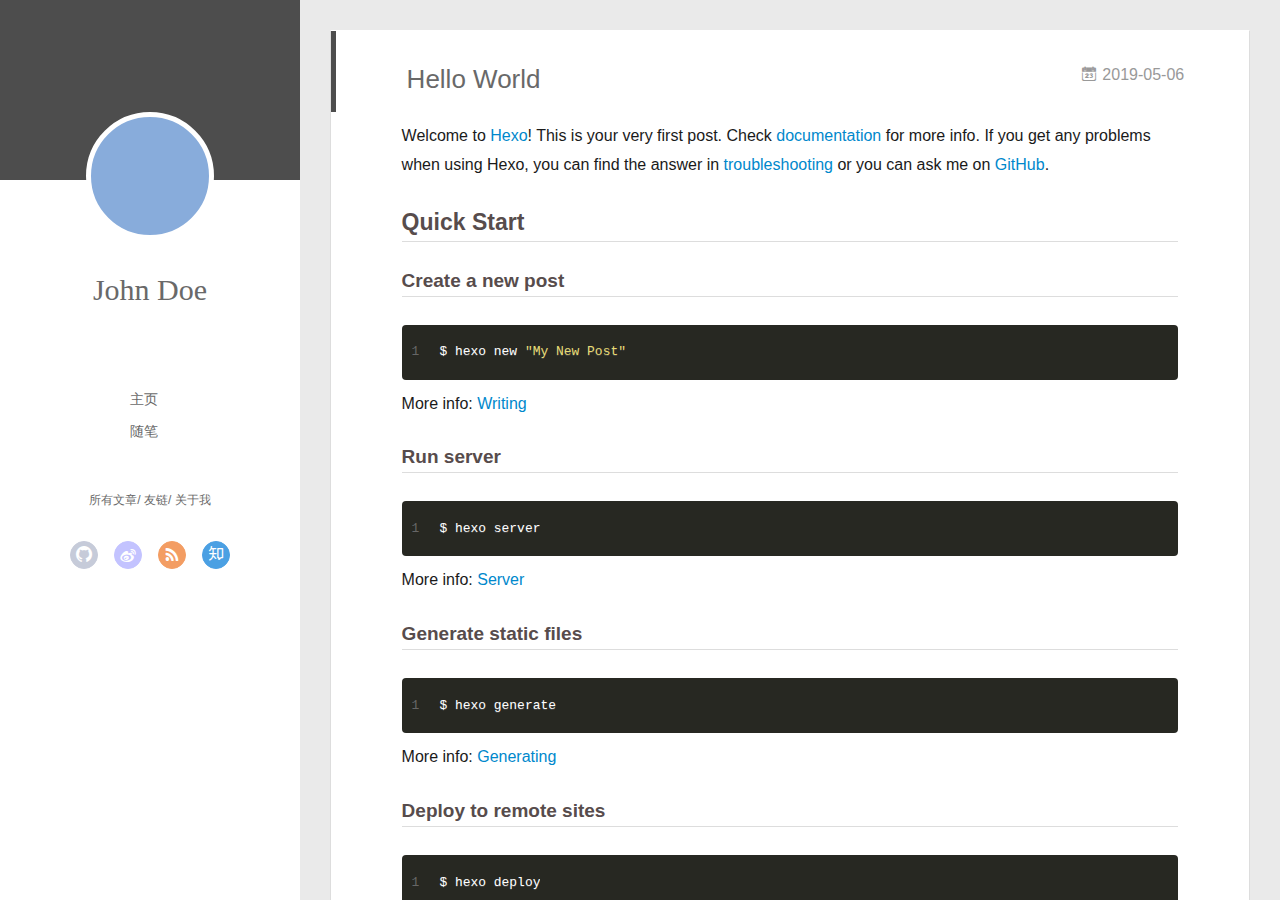
==== index.html @ f97a543c "Site updated: 2019-05-06 11:14:15" ====
<!DOCTYPE html>
<html>
<head><meta name="generator" content="Hexo 3.8.0">
  <meta charset="utf-8">
  
  <meta name="renderer" content="webkit">
  <meta http-equiv="X-UA-Compatible" content="IE=edge">
  <link rel="dns-prefetch" href="http://yoursite.com">
  <title>Hexo</title>
  <meta name="viewport" content="width=device-width, initial-scale=1, maximum-scale=1">
  <meta property="og:type" content="website">
<meta property="og:title" content="Hexo">
<meta property="og:url" content="http://yoursite.com/index.html">
<meta property="og:site_name" content="Hexo">
<meta property="og:locale" content="default">
<meta name="twitter:card" content="summary">
<meta name="twitter:title" content="Hexo">
  
    <link rel="alternative" href="/atom.xml" title="Hexo" type="application/atom+xml">
  
  
    <link rel="icon" href="/favicon.png">
  
  <link rel="stylesheet" type="text/css" href="/./main.0cf68a.css">
  <style type="text/css">
  
    #container.show {
      background: linear-gradient(200deg,#a0cfe4,#e8c37e);
    }
  </style>
  

  

</head>
</html>
<body>
  <div id="container" q-class="show:isCtnShow">
    <canvas id="anm-canvas" class="anm-canvas"></canvas>
    <div class="left-col" q-class="show:isShow">
      
<div class="overlay" style="background: #4d4d4d"></div>
<div class="intrude-less">
	<header id="header" class="inner">
		<a href="/" class="profilepic">
			<img src class="js-avatar">
		</a>
		<hgroup>
		  <h1 class="header-author"><a href="/">John Doe</a></h1>
		</hgroup>
		

		<nav class="header-menu">
			<ul>
			
				<li><a href="/">主页</a></li>
	        
				<li><a href="/tags/随笔/">随笔</a></li>
	        
			</ul>
		</nav>
		<nav class="header-smart-menu">
    		
    			
    			<a q-on="click: openSlider(e, 'innerArchive')" href="javascript:void(0)">所有文章</a>
    			
            
    			
    			<a q-on="click: openSlider(e, 'friends')" href="javascript:void(0)">友链</a>
    			
            
    			
    			<a q-on="click: openSlider(e, 'aboutme')" href="javascript:void(0)">关于我</a>
    			
            
		</nav>
		<nav class="header-nav">
			<div class="social">
				
					<a class="github" target="_blank" href="#" title="github"><i class="icon-github"></i></a>
		        
					<a class="weibo" target="_blank" href="#" title="weibo"><i class="icon-weibo"></i></a>
		        
					<a class="rss" target="_blank" href="#" title="rss"><i class="icon-rss"></i></a>
		        
					<a class="zhihu" target="_blank" href="#" title="zhihu"><i class="icon-zhihu"></i></a>
		        
			</div>
		</nav>
	</header>		
</div>

    </div>
    <div class="mid-col" q-class="show:isShow,hide:isShow|isFalse">
      
<nav id="mobile-nav">
  	<div class="overlay js-overlay" style="background: #4d4d4d"></div>
	<div class="btnctn js-mobile-btnctn">
  		<div class="slider-trigger list" q-on="click: openSlider(e)"><i class="icon icon-sort"></i></div>
	</div>
	<div class="intrude-less">
		<header id="header" class="inner">
			<div class="profilepic">
				<img src class="js-avatar">
			</div>
			<hgroup>
			  <h1 class="header-author js-header-author">John Doe</h1>
			</hgroup>
			
			
			
				
			
				
			
			
			
			<nav class="header-nav">
				<div class="social">
					
						<a class="github" target="_blank" href="#" title="github"><i class="icon-github"></i></a>
			        
						<a class="weibo" target="_blank" href="#" title="weibo"><i class="icon-weibo"></i></a>
			        
						<a class="rss" target="_blank" href="#" title="rss"><i class="icon-rss"></i></a>
			        
						<a class="zhihu" target="_blank" href="#" title="zhihu"><i class="icon-zhihu"></i></a>
			        
				</div>
			</nav>

			<nav class="header-menu js-header-menu">
				<ul style="width: 50%">
				
				
					<li style="width: 50%"><a href="/">主页</a></li>
		        
					<li style="width: 50%"><a href="/tags/随笔/">随笔</a></li>
		        
				</ul>
			</nav>
		</header>				
	</div>
	<div class="mobile-mask" style="display:none" q-show="isShow"></div>
</nav>

      <div id="wrapper" class="body-wrap">
        <div class="menu-l">
          <div class="canvas-wrap">
            <canvas data-colors="#eaeaea" data-sectionHeight="100" data-contentId="js-content" id="myCanvas1" class="anm-canvas"></canvas>
          </div>
          <div id="js-content" class="content-ll">
            
  
    <article id="post-hello-world" class="article article-type-post  article-index" itemscope itemprop="blogPost">
  <div class="article-inner">
    
      <header class="article-header">
        
  
    <h1 itemprop="name">
      <a class="article-title" href="/2019/05/06/hello-world/">Hello World</a>
    </h1>
  

        
        <a href="/2019/05/06/hello-world/" class="archive-article-date">
  	<time datetime="2019-05-06T03:01:28.135Z" itemprop="datePublished"><i class="icon-calendar icon"></i>2019-05-06</time>
</a>
        
      </header>
    
    <div class="article-entry" itemprop="articleBody">
      
        <p>Welcome to <a href="https://hexo.io/" target="_blank" rel="noopener">Hexo</a>! This is your very first post. Check <a href="https://hexo.io/docs/" target="_blank" rel="noopener">documentation</a> for more info. If you get any problems when using Hexo, you can find the answer in <a href="https://hexo.io/docs/troubleshooting.html" target="_blank" rel="noopener">troubleshooting</a> or you can ask me on <a href="https://github.com/hexojs/hexo/issues" target="_blank" rel="noopener">GitHub</a>.</p>
<h2 id="Quick-Start"><a href="#Quick-Start" class="headerlink" title="Quick Start"></a>Quick Start</h2><h3 id="Create-a-new-post"><a href="#Create-a-new-post" class="headerlink" title="Create a new post"></a>Create a new post</h3><figure class="highlight bash"><table><tr><td class="gutter"><pre><span class="line">1</span><br></pre></td><td class="code"><pre><span class="line">$ hexo new <span class="string">"My New Post"</span></span><br></pre></td></tr></table></figure>
<p>More info: <a href="https://hexo.io/docs/writing.html" target="_blank" rel="noopener">Writing</a></p>
<h3 id="Run-server"><a href="#Run-server" class="headerlink" title="Run server"></a>Run server</h3><figure class="highlight bash"><table><tr><td class="gutter"><pre><span class="line">1</span><br></pre></td><td class="code"><pre><span class="line">$ hexo server</span><br></pre></td></tr></table></figure>
<p>More info: <a href="https://hexo.io/docs/server.html" target="_blank" rel="noopener">Server</a></p>
<h3 id="Generate-static-files"><a href="#Generate-static-files" class="headerlink" title="Generate static files"></a>Generate static files</h3><figure class="highlight bash"><table><tr><td class="gutter"><pre><span class="line">1</span><br></pre></td><td class="code"><pre><span class="line">$ hexo generate</span><br></pre></td></tr></table></figure>
<p>More info: <a href="https://hexo.io/docs/generating.html" target="_blank" rel="noopener">Generating</a></p>
<h3 id="Deploy-to-remote-sites"><a href="#Deploy-to-remote-sites" class="headerlink" title="Deploy to remote sites"></a>Deploy to remote sites</h3><figure class="highlight bash"><table><tr><td class="gutter"><pre><span class="line">1</span><br></pre></td><td class="code"><pre><span class="line">$ hexo deploy</span><br></pre></td></tr></table></figure>
<p>More info: <a href="https://hexo.io/docs/deployment.html" target="_blank" rel="noopener">Deployment</a></p>

      

      
    </div>
    <div class="article-info article-info-index">
      
      
      

      
        <p class="article-more-link">
          <a class="article-more-a" href="/2019/05/06/hello-world/">展开全文 >></a>
        </p>
      

      
      <div class="clearfix"></div>
    </div>
  </div>
</article>

<aside class="wrap-side-operation">
    <div class="mod-side-operation">
        
        <div class="jump-container" id="js-jump-container" style="display:none;">
            <a href="javascript:void(0)" class="mod-side-operation__jump-to-top">
                <i class="icon-font icon-back"></i>
            </a>
            <div id="js-jump-plan-container" class="jump-plan-container" style="top: -11px;">
                <i class="icon-font icon-plane jump-plane"></i>
            </div>
        </div>
        
        
    </div>
</aside>




  
  


          </div>
        </div>
      </div>
      <footer id="footer">
  <div class="outer">
    <div id="footer-info">
    	<div class="footer-left">
    		&copy; 2019 John Doe
    	</div>
      	<div class="footer-right">
      		<a href="http://hexo.io/" target="_blank">Hexo</a>  Theme <a href="https://github.com/litten/hexo-theme-yilia" target="_blank">Yilia</a> by Litten
      	</div>
    </div>
  </div>
</footer>
    </div>
    <script>
	var yiliaConfig = {
		mathjax: false,
		isHome: true,
		isPost: false,
		isArchive: false,
		isTag: false,
		isCategory: false,
		open_in_new: false,
		toc_hide_index: true,
		root: "/",
		innerArchive: true,
		showTags: false
	}
</script>

<script>!function(t){function n(e){if(r[e])return r[e].exports;var i=r[e]={exports:{},id:e,loaded:!1};return t[e].call(i.exports,i,i.exports,n),i.loaded=!0,i.exports}var r={};n.m=t,n.c=r,n.p="./",n(0)}([function(t,n,r){r(195),t.exports=r(191)},function(t,n,r){var e=r(3),i=r(52),o=r(27),u=r(28),c=r(53),f="prototype",a=function(t,n,r){var s,l,h,v,p=t&a.F,d=t&a.G,y=t&a.S,g=t&a.P,b=t&a.B,m=d?e:y?e[n]||(e[n]={}):(e[n]||{})[f],x=d?i:i[n]||(i[n]={}),w=x[f]||(x[f]={});d&&(r=n);for(s in r)l=!p&&m&&void 0!==m[s],h=(l?m:r)[s],v=b&&l?c(h,e):g&&"function"==typeof h?c(Function.call,h):h,m&&u(m,s,h,t&a.U),x[s]!=h&&o(x,s,v),g&&w[s]!=h&&(w[s]=h)};e.core=i,a.F=1,a.G=2,a.S=4,a.P=8,a.B=16,a.W=32,a.U=64,a.R=128,t.exports=a},function(t,n,r){var e=r(6);t.exports=function(t){if(!e(t))throw TypeError(t+" is not an object!");return t}},function(t,n){var r=t.exports="undefined"!=typeof window&&window.Math==Math?window:"undefined"!=typeof self&&self.Math==Math?self:Function("return this")();"number"==typeof __g&&(__g=r)},function(t,n){t.exports=function(t){try{return!!t()}catch(t){return!0}}},function(t,n){var r=t.exports="undefined"!=typeof window&&window.Math==Math?window:"undefined"!=typeof self&&self.Math==Math?self:Function("return this")();"number"==typeof __g&&(__g=r)},function(t,n){t.exports=function(t){return"object"==typeof t?null!==t:"function"==typeof t}},function(t,n,r){var e=r(126)("wks"),i=r(76),o=r(3).Symbol,u="function"==typeof o;(t.exports=function(t){return e[t]||(e[t]=u&&o[t]||(u?o:i)("Symbol."+t))}).store=e},function(t,n){var r={}.hasOwnProperty;t.exports=function(t,n){return r.call(t,n)}},function(t,n,r){var e=r(94),i=r(33);t.exports=function(t){return e(i(t))}},function(t,n,r){t.exports=!r(4)(function(){return 7!=Object.defineProperty({},"a",{get:function(){return 7}}).a})},function(t,n,r){var e=r(2),i=r(167),o=r(50),u=Object.defineProperty;n.f=r(10)?Object.defineProperty:function(t,n,r){if(e(t),n=o(n,!0),e(r),i)try{return u(t,n,r)}catch(t){}if("get"in r||"set"in r)throw TypeError("Accessors not supported!");return"value"in r&&(t[n]=r.value),t}},function(t,n,r){t.exports=!r(18)(function(){return 7!=Object.defineProperty({},"a",{get:function(){return 7}}).a})},function(t,n,r){var e=r(14),i=r(22);t.exports=r(12)?function(t,n,r){return e.f(t,n,i(1,r))}:function(t,n,r){return t[n]=r,t}},function(t,n,r){var e=r(20),i=r(58),o=r(42),u=Object.defineProperty;n.f=r(12)?Object.defineProperty:function(t,n,r){if(e(t),n=o(n,!0),e(r),i)try{return u(t,n,r)}catch(t){}if("get"in r||"set"in r)throw TypeError("Accessors not supported!");return"value"in r&&(t[n]=r.value),t}},function(t,n,r){var e=r(40)("wks"),i=r(23),o=r(5).Symbol,u="function"==typeof o;(t.exports=function(t){return e[t]||(e[t]=u&&o[t]||(u?o:i)("Symbol."+t))}).store=e},function(t,n,r){var e=r(67),i=Math.min;t.exports=function(t){return t>0?i(e(t),9007199254740991):0}},function(t,n,r){var e=r(46);t.exports=function(t){return Object(e(t))}},function(t,n){t.exports=function(t){try{return!!t()}catch(t){return!0}}},function(t,n,r){var e=r(63),i=r(34);t.exports=Object.keys||function(t){return e(t,i)}},function(t,n,r){var e=r(21);t.exports=function(t){if(!e(t))throw TypeError(t+" is not an object!");return t}},function(t,n){t.exports=function(t){return"object"==typeof t?null!==t:"function"==typeof t}},function(t,n){t.exports=function(t,n){return{enumerable:!(1&t),configurable:!(2&t),writable:!(4&t),value:n}}},function(t,n){var r=0,e=Math.random();t.exports=function(t){return"Symbol(".concat(void 0===t?"":t,")_",(++r+e).toString(36))}},function(t,n){var r={}.hasOwnProperty;t.exports=function(t,n){return r.call(t,n)}},function(t,n){var r=t.exports={version:"2.4.0"};"number"==typeof __e&&(__e=r)},function(t,n){t.exports=function(t){if("function"!=typeof t)throw TypeError(t+" is not a function!");return t}},function(t,n,r){var e=r(11),i=r(66);t.exports=r(10)?function(t,n,r){return e.f(t,n,i(1,r))}:function(t,n,r){return t[n]=r,t}},function(t,n,r){var e=r(3),i=r(27),o=r(24),u=r(76)("src"),c="toString",f=Function[c],a=(""+f).split(c);r(52).inspectSource=function(t){return f.call(t)},(t.exports=function(t,n,r,c){var f="function"==typeof r;f&&(o(r,"name")||i(r,"name",n)),t[n]!==r&&(f&&(o(r,u)||i(r,u,t[n]?""+t[n]:a.join(String(n)))),t===e?t[n]=r:c?t[n]?t[n]=r:i(t,n,r):(delete t[n],i(t,n,r)))})(Function.prototype,c,function(){return"function"==typeof this&&this[u]||f.call(this)})},function(t,n,r){var e=r(1),i=r(4),o=r(46),u=function(t,n,r,e){var i=String(o(t)),u="<"+n;return""!==r&&(u+=" "+r+'="'+String(e).replace(/"/g,"&quot;")+'"'),u+">"+i+"</"+n+">"};t.exports=function(t,n){var r={};r[t]=n(u),e(e.P+e.F*i(function(){var n=""[t]('"');return n!==n.toLowerCase()||n.split('"').length>3}),"String",r)}},function(t,n,r){var e=r(115),i=r(46);t.exports=function(t){return e(i(t))}},function(t,n,r){var e=r(116),i=r(66),o=r(30),u=r(50),c=r(24),f=r(167),a=Object.getOwnPropertyDescriptor;n.f=r(10)?a:function(t,n){if(t=o(t),n=u(n,!0),f)try{return a(t,n)}catch(t){}if(c(t,n))return i(!e.f.call(t,n),t[n])}},function(t,n,r){var e=r(24),i=r(17),o=r(145)("IE_PROTO"),u=Object.prototype;t.exports=Object.getPrototypeOf||function(t){return t=i(t),e(t,o)?t[o]:"function"==typeof t.constructor&&t instanceof t.constructor?t.constructor.prototype:t instanceof Object?u:null}},function(t,n){t.exports=function(t){if(void 0==t)throw TypeError("Can't call method on  "+t);return t}},function(t,n){t.exports="constructor,hasOwnProperty,isPrototypeOf,propertyIsEnumerable,toLocaleString,toString,valueOf".split(",")},function(t,n){t.exports={}},function(t,n){t.exports=!0},function(t,n){n.f={}.propertyIsEnumerable},function(t,n,r){var e=r(14).f,i=r(8),o=r(15)("toStringTag");t.exports=function(t,n,r){t&&!i(t=r?t:t.prototype,o)&&e(t,o,{configurable:!0,value:n})}},function(t,n,r){var e=r(40)("keys"),i=r(23);t.exports=function(t){return e[t]||(e[t]=i(t))}},function(t,n,r){var e=r(5),i="__core-js_shared__",o=e[i]||(e[i]={});t.exports=function(t){return o[t]||(o[t]={})}},function(t,n){var r=Math.ceil,e=Math.floor;t.exports=function(t){return isNaN(t=+t)?0:(t>0?e:r)(t)}},function(t,n,r){var e=r(21);t.exports=function(t,n){if(!e(t))return t;var r,i;if(n&&"function"==typeof(r=t.toString)&&!e(i=r.call(t)))return i;if("function"==typeof(r=t.valueOf)&&!e(i=r.call(t)))return i;if(!n&&"function"==typeof(r=t.toString)&&!e(i=r.call(t)))return i;throw TypeError("Can't convert object to primitive value")}},function(t,n,r){var e=r(5),i=r(25),o=r(36),u=r(44),c=r(14).f;t.exports=function(t){var n=i.Symbol||(i.Symbol=o?{}:e.Symbol||{});"_"==t.charAt(0)||t in n||c(n,t,{value:u.f(t)})}},function(t,n,r){n.f=r(15)},function(t,n){var r={}.toString;t.exports=function(t){return r.call(t).slice(8,-1)}},function(t,n){t.exports=function(t){if(void 0==t)throw TypeError("Can't call method on  "+t);return t}},function(t,n,r){var e=r(4);t.exports=function(t,n){return!!t&&e(function(){n?t.call(null,function(){},1):t.call(null)})}},function(t,n,r){var e=r(53),i=r(115),o=r(17),u=r(16),c=r(203);t.exports=function(t,n){var r=1==t,f=2==t,a=3==t,s=4==t,l=6==t,h=5==t||l,v=n||c;return function(n,c,p){for(var d,y,g=o(n),b=i(g),m=e(c,p,3),x=u(b.length),w=0,S=r?v(n,x):f?v(n,0):void 0;x>w;w++)if((h||w in b)&&(d=b[w],y=m(d,w,g),t))if(r)S[w]=y;else if(y)switch(t){case 3:return!0;case 5:return d;case 6:return w;case 2:S.push(d)}else if(s)return!1;return l?-1:a||s?s:S}}},function(t,n,r){var e=r(1),i=r(52),o=r(4);t.exports=function(t,n){var r=(i.Object||{})[t]||Object[t],u={};u[t]=n(r),e(e.S+e.F*o(function(){r(1)}),"Object",u)}},function(t,n,r){var e=r(6);t.exports=function(t,n){if(!e(t))return t;var r,i;if(n&&"function"==typeof(r=t.toString)&&!e(i=r.call(t)))return i;if("function"==typeof(r=t.valueOf)&&!e(i=r.call(t)))return i;if(!n&&"function"==typeof(r=t.toString)&&!e(i=r.call(t)))return i;throw TypeError("Can't convert object to primitive value")}},function(t,n,r){var e=r(5),i=r(25),o=r(91),u=r(13),c="prototype",f=function(t,n,r){var a,s,l,h=t&f.F,v=t&f.G,p=t&f.S,d=t&f.P,y=t&f.B,g=t&f.W,b=v?i:i[n]||(i[n]={}),m=b[c],x=v?e:p?e[n]:(e[n]||{})[c];v&&(r=n);for(a in r)(s=!h&&x&&void 0!==x[a])&&a in b||(l=s?x[a]:r[a],b[a]=v&&"function"!=typeof x[a]?r[a]:y&&s?o(l,e):g&&x[a]==l?function(t){var n=function(n,r,e){if(this instanceof t){switch(arguments.length){case 0:return new t;case 1:return new t(n);case 2:return new t(n,r)}return new t(n,r,e)}return t.apply(this,arguments)};return n[c]=t[c],n}(l):d&&"function"==typeof l?o(Function.call,l):l,d&&((b.virtual||(b.virtual={}))[a]=l,t&f.R&&m&&!m[a]&&u(m,a,l)))};f.F=1,f.G=2,f.S=4,f.P=8,f.B=16,f.W=32,f.U=64,f.R=128,t.exports=f},function(t,n){var r=t.exports={version:"2.4.0"};"number"==typeof __e&&(__e=r)},function(t,n,r){var e=r(26);t.exports=function(t,n,r){if(e(t),void 0===n)return t;switch(r){case 1:return function(r){return t.call(n,r)};case 2:return function(r,e){return t.call(n,r,e)};case 3:return function(r,e,i){return t.call(n,r,e,i)}}return function(){return t.apply(n,arguments)}}},function(t,n,r){var e=r(183),i=r(1),o=r(126)("metadata"),u=o.store||(o.store=new(r(186))),c=function(t,n,r){var i=u.get(t);if(!i){if(!r)return;u.set(t,i=new e)}var o=i.get(n);if(!o){if(!r)return;i.set(n,o=new e)}return o},f=function(t,n,r){var e=c(n,r,!1);return void 0!==e&&e.has(t)},a=function(t,n,r){var e=c(n,r,!1);return void 0===e?void 0:e.get(t)},s=function(t,n,r,e){c(r,e,!0).set(t,n)},l=function(t,n){var r=c(t,n,!1),e=[];return r&&r.forEach(function(t,n){e.push(n)}),e},h=function(t){return void 0===t||"symbol"==typeof t?t:String(t)},v=function(t){i(i.S,"Reflect",t)};t.exports={store:u,map:c,has:f,get:a,set:s,keys:l,key:h,exp:v}},function(t,n,r){"use strict";if(r(10)){var e=r(69),i=r(3),o=r(4),u=r(1),c=r(127),f=r(152),a=r(53),s=r(68),l=r(66),h=r(27),v=r(73),p=r(67),d=r(16),y=r(75),g=r(50),b=r(24),m=r(180),x=r(114),w=r(6),S=r(17),_=r(137),O=r(70),E=r(32),P=r(71).f,j=r(154),F=r(76),M=r(7),A=r(48),N=r(117),T=r(146),I=r(155),k=r(80),L=r(123),R=r(74),C=r(130),D=r(160),U=r(11),W=r(31),G=U.f,B=W.f,V=i.RangeError,z=i.TypeError,q=i.Uint8Array,K="ArrayBuffer",J="Shared"+K,Y="BYTES_PER_ELEMENT",H="prototype",$=Array[H],X=f.ArrayBuffer,Q=f.DataView,Z=A(0),tt=A(2),nt=A(3),rt=A(4),et=A(5),it=A(6),ot=N(!0),ut=N(!1),ct=I.values,ft=I.keys,at=I.entries,st=$.lastIndexOf,lt=$.reduce,ht=$.reduceRight,vt=$.join,pt=$.sort,dt=$.slice,yt=$.toString,gt=$.toLocaleString,bt=M("iterator"),mt=M("toStringTag"),xt=F("typed_constructor"),wt=F("def_constructor"),St=c.CONSTR,_t=c.TYPED,Ot=c.VIEW,Et="Wrong length!",Pt=A(1,function(t,n){return Tt(T(t,t[wt]),n)}),jt=o(function(){return 1===new q(new Uint16Array([1]).buffer)[0]}),Ft=!!q&&!!q[H].set&&o(function(){new q(1).set({})}),Mt=function(t,n){if(void 0===t)throw z(Et);var r=+t,e=d(t);if(n&&!m(r,e))throw V(Et);return e},At=function(t,n){var r=p(t);if(r<0||r%n)throw V("Wrong offset!");return r},Nt=function(t){if(w(t)&&_t in t)return t;throw z(t+" is not a typed array!")},Tt=function(t,n){if(!(w(t)&&xt in t))throw z("It is not a typed array constructor!");return new t(n)},It=function(t,n){return kt(T(t,t[wt]),n)},kt=function(t,n){for(var r=0,e=n.length,i=Tt(t,e);e>r;)i[r]=n[r++];return i},Lt=function(t,n,r){G(t,n,{get:function(){return this._d[r]}})},Rt=function(t){var n,r,e,i,o,u,c=S(t),f=arguments.length,s=f>1?arguments[1]:void 0,l=void 0!==s,h=j(c);if(void 0!=h&&!_(h)){for(u=h.call(c),e=[],n=0;!(o=u.next()).done;n++)e.push(o.value);c=e}for(l&&f>2&&(s=a(s,arguments[2],2)),n=0,r=d(c.length),i=Tt(this,r);r>n;n++)i[n]=l?s(c[n],n):c[n];return i},Ct=function(){for(var t=0,n=arguments.length,r=Tt(this,n);n>t;)r[t]=arguments[t++];return r},Dt=!!q&&o(function(){gt.call(new q(1))}),Ut=function(){return gt.apply(Dt?dt.call(Nt(this)):Nt(this),arguments)},Wt={copyWithin:function(t,n){return D.call(Nt(this),t,n,arguments.length>2?arguments[2]:void 0)},every:function(t){return rt(Nt(this),t,arguments.length>1?arguments[1]:void 0)},fill:function(t){return C.apply(Nt(this),arguments)},filter:function(t){return It(this,tt(Nt(this),t,arguments.length>1?arguments[1]:void 0))},find:function(t){return et(Nt(this),t,arguments.length>1?arguments[1]:void 0)},findIndex:function(t){return it(Nt(this),t,arguments.length>1?arguments[1]:void 0)},forEach:function(t){Z(Nt(this),t,arguments.length>1?arguments[1]:void 0)},indexOf:function(t){return ut(Nt(this),t,arguments.length>1?arguments[1]:void 0)},includes:function(t){return ot(Nt(this),t,arguments.length>1?arguments[1]:void 0)},join:function(t){return vt.apply(Nt(this),arguments)},lastIndexOf:function(t){return st.apply(Nt(this),arguments)},map:function(t){return Pt(Nt(this),t,arguments.length>1?arguments[1]:void 0)},reduce:function(t){return lt.apply(Nt(this),arguments)},reduceRight:function(t){return ht.apply(Nt(this),arguments)},reverse:function(){for(var t,n=this,r=Nt(n).length,e=Math.floor(r/2),i=0;i<e;)t=n[i],n[i++]=n[--r],n[r]=t;return n},some:function(t){return nt(Nt(this),t,arguments.length>1?arguments[1]:void 0)},sort:function(t){return pt.call(Nt(this),t)},subarray:function(t,n){var r=Nt(this),e=r.length,i=y(t,e);return new(T(r,r[wt]))(r.buffer,r.byteOffset+i*r.BYTES_PER_ELEMENT,d((void 0===n?e:y(n,e))-i))}},Gt=function(t,n){return It(this,dt.call(Nt(this),t,n))},Bt=function(t){Nt(this);var n=At(arguments[1],1),r=this.length,e=S(t),i=d(e.length),o=0;if(i+n>r)throw V(Et);for(;o<i;)this[n+o]=e[o++]},Vt={entries:function(){return at.call(Nt(this))},keys:function(){return ft.call(Nt(this))},values:function(){return ct.call(Nt(this))}},zt=function(t,n){return w(t)&&t[_t]&&"symbol"!=typeof n&&n in t&&String(+n)==String(n)},qt=function(t,n){return zt(t,n=g(n,!0))?l(2,t[n]):B(t,n)},Kt=function(t,n,r){return!(zt(t,n=g(n,!0))&&w(r)&&b(r,"value"))||b(r,"get")||b(r,"set")||r.configurable||b(r,"writable")&&!r.writable||b(r,"enumerable")&&!r.enumerable?G(t,n,r):(t[n]=r.value,t)};St||(W.f=qt,U.f=Kt),u(u.S+u.F*!St,"Object",{getOwnPropertyDescriptor:qt,defineProperty:Kt}),o(function(){yt.call({})})&&(yt=gt=function(){return vt.call(this)});var Jt=v({},Wt);v(Jt,Vt),h(Jt,bt,Vt.values),v(Jt,{slice:Gt,set:Bt,constructor:function(){},toString:yt,toLocaleString:Ut}),Lt(Jt,"buffer","b"),Lt(Jt,"byteOffset","o"),Lt(Jt,"byteLength","l"),Lt(Jt,"length","e"),G(Jt,mt,{get:function(){return this[_t]}}),t.exports=function(t,n,r,f){f=!!f;var a=t+(f?"Clamped":"")+"Array",l="Uint8Array"!=a,v="get"+t,p="set"+t,y=i[a],g=y||{},b=y&&E(y),m=!y||!c.ABV,S={},_=y&&y[H],j=function(t,r){var e=t._d;return e.v[v](r*n+e.o,jt)},F=function(t,r,e){var i=t._d;f&&(e=(e=Math.round(e))<0?0:e>255?255:255&e),i.v[p](r*n+i.o,e,jt)},M=function(t,n){G(t,n,{get:function(){return j(this,n)},set:function(t){return F(this,n,t)},enumerable:!0})};m?(y=r(function(t,r,e,i){s(t,y,a,"_d");var o,u,c,f,l=0,v=0;if(w(r)){if(!(r instanceof X||(f=x(r))==K||f==J))return _t in r?kt(y,r):Rt.call(y,r);o=r,v=At(e,n);var p=r.byteLength;if(void 0===i){if(p%n)throw V(Et);if((u=p-v)<0)throw V(Et)}else if((u=d(i)*n)+v>p)throw V(Et);c=u/n}else c=Mt(r,!0),u=c*n,o=new X(u);for(h(t,"_d",{b:o,o:v,l:u,e:c,v:new Q(o)});l<c;)M(t,l++)}),_=y[H]=O(Jt),h(_,"constructor",y)):L(function(t){new y(null),new y(t)},!0)||(y=r(function(t,r,e,i){s(t,y,a);var o;return w(r)?r instanceof X||(o=x(r))==K||o==J?void 0!==i?new g(r,At(e,n),i):void 0!==e?new g(r,At(e,n)):new g(r):_t in r?kt(y,r):Rt.call(y,r):new g(Mt(r,l))}),Z(b!==Function.prototype?P(g).concat(P(b)):P(g),function(t){t in y||h(y,t,g[t])}),y[H]=_,e||(_.constructor=y));var A=_[bt],N=!!A&&("values"==A.name||void 0==A.name),T=Vt.values;h(y,xt,!0),h(_,_t,a),h(_,Ot,!0),h(_,wt,y),(f?new y(1)[mt]==a:mt in _)||G(_,mt,{get:function(){return a}}),S[a]=y,u(u.G+u.W+u.F*(y!=g),S),u(u.S,a,{BYTES_PER_ELEMENT:n,from:Rt,of:Ct}),Y in _||h(_,Y,n),u(u.P,a,Wt),R(a),u(u.P+u.F*Ft,a,{set:Bt}),u(u.P+u.F*!N,a,Vt),u(u.P+u.F*(_.toString!=yt),a,{toString:yt}),u(u.P+u.F*o(function(){new y(1).slice()}),a,{slice:Gt}),u(u.P+u.F*(o(function(){return[1,2].toLocaleString()!=new y([1,2]).toLocaleString()})||!o(function(){_.toLocaleString.call([1,2])})),a,{toLocaleString:Ut}),k[a]=N?A:T,e||N||h(_,bt,T)}}else t.exports=function(){}},function(t,n){var r={}.toString;t.exports=function(t){return r.call(t).slice(8,-1)}},function(t,n,r){var e=r(21),i=r(5).document,o=e(i)&&e(i.createElement);t.exports=function(t){return o?i.createElement(t):{}}},function(t,n,r){t.exports=!r(12)&&!r(18)(function(){return 7!=Object.defineProperty(r(57)("div"),"a",{get:function(){return 7}}).a})},function(t,n,r){"use strict";var e=r(36),i=r(51),o=r(64),u=r(13),c=r(8),f=r(35),a=r(96),s=r(38),l=r(103),h=r(15)("iterator"),v=!([].keys&&"next"in[].keys()),p="keys",d="values",y=function(){return this};t.exports=function(t,n,r,g,b,m,x){a(r,n,g);var w,S,_,O=function(t){if(!v&&t in F)return F[t];switch(t){case p:case d:return function(){return new r(this,t)}}return function(){return new r(this,t)}},E=n+" Iterator",P=b==d,j=!1,F=t.prototype,M=F[h]||F["@@iterator"]||b&&F[b],A=M||O(b),N=b?P?O("entries"):A:void 0,T="Array"==n?F.entries||M:M;if(T&&(_=l(T.call(new t)))!==Object.prototype&&(s(_,E,!0),e||c(_,h)||u(_,h,y)),P&&M&&M.name!==d&&(j=!0,A=function(){return M.call(this)}),e&&!x||!v&&!j&&F[h]||u(F,h,A),f[n]=A,f[E]=y,b)if(w={values:P?A:O(d),keys:m?A:O(p),entries:N},x)for(S in w)S in F||o(F,S,w[S]);else i(i.P+i.F*(v||j),n,w);return w}},function(t,n,r){var e=r(20),i=r(100),o=r(34),u=r(39)("IE_PROTO"),c=function(){},f="prototype",a=function(){var t,n=r(57)("iframe"),e=o.length;for(n.style.display="none",r(93).appendChild(n),n.src="javascript:",t=n.contentWindow.document,t.open(),t.write("<script>document.F=Object<\/script>"),t.close(),a=t.F;e--;)delete a[f][o[e]];return a()};t.exports=Object.create||function(t,n){var r;return null!==t?(c[f]=e(t),r=new c,c[f]=null,r[u]=t):r=a(),void 0===n?r:i(r,n)}},function(t,n,r){var e=r(63),i=r(34).concat("length","prototype");n.f=Object.getOwnPropertyNames||function(t){return e(t,i)}},function(t,n){n.f=Object.getOwnPropertySymbols},function(t,n,r){var e=r(8),i=r(9),o=r(90)(!1),u=r(39)("IE_PROTO");t.exports=function(t,n){var r,c=i(t),f=0,a=[];for(r in c)r!=u&&e(c,r)&&a.push(r);for(;n.length>f;)e(c,r=n[f++])&&(~o(a,r)||a.push(r));return a}},function(t,n,r){t.exports=r(13)},function(t,n,r){var e=r(76)("meta"),i=r(6),o=r(24),u=r(11).f,c=0,f=Object.isExtensible||function(){return!0},a=!r(4)(function(){return f(Object.preventExtensions({}))}),s=function(t){u(t,e,{value:{i:"O"+ ++c,w:{}}})},l=function(t,n){if(!i(t))return"symbol"==typeof t?t:("string"==typeof t?"S":"P")+t;if(!o(t,e)){if(!f(t))return"F";if(!n)return"E";s(t)}return t[e].i},h=function(t,n){if(!o(t,e)){if(!f(t))return!0;if(!n)return!1;s(t)}return t[e].w},v=function(t){return a&&p.NEED&&f(t)&&!o(t,e)&&s(t),t},p=t.exports={KEY:e,NEED:!1,fastKey:l,getWeak:h,onFreeze:v}},function(t,n){t.exports=function(t,n){return{enumerable:!(1&t),configurable:!(2&t),writable:!(4&t),value:n}}},function(t,n){var r=Math.ceil,e=Math.floor;t.exports=function(t){return isNaN(t=+t)?0:(t>0?e:r)(t)}},function(t,n){t.exports=function(t,n,r,e){if(!(t instanceof n)||void 0!==e&&e in t)throw TypeError(r+": incorrect invocation!");return t}},function(t,n){t.exports=!1},function(t,n,r){var e=r(2),i=r(173),o=r(133),u=r(145)("IE_PROTO"),c=function(){},f="prototype",a=function(){var t,n=r(132)("iframe"),e=o.length;for(n.style.display="none",r(135).appendChild(n),n.src="javascript:",t=n.contentWindow.document,t.open(),t.write("<script>document.F=Object<\/script>"),t.close(),a=t.F;e--;)delete a[f][o[e]];return a()};t.exports=Object.create||function(t,n){var r;return null!==t?(c[f]=e(t),r=new c,c[f]=null,r[u]=t):r=a(),void 0===n?r:i(r,n)}},function(t,n,r){var e=r(175),i=r(133).concat("length","prototype");n.f=Object.getOwnPropertyNames||function(t){return e(t,i)}},function(t,n,r){var e=r(175),i=r(133);t.exports=Object.keys||function(t){return e(t,i)}},function(t,n,r){var e=r(28);t.exports=function(t,n,r){for(var i in n)e(t,i,n[i],r);return t}},function(t,n,r){"use strict";var e=r(3),i=r(11),o=r(10),u=r(7)("species");t.exports=function(t){var n=e[t];o&&n&&!n[u]&&i.f(n,u,{configurable:!0,get:function(){return this}})}},function(t,n,r){var e=r(67),i=Math.max,o=Math.min;t.exports=function(t,n){return t=e(t),t<0?i(t+n,0):o(t,n)}},function(t,n){var r=0,e=Math.random();t.exports=function(t){return"Symbol(".concat(void 0===t?"":t,")_",(++r+e).toString(36))}},function(t,n,r){var e=r(33);t.exports=function(t){return Object(e(t))}},function(t,n,r){var e=r(7)("unscopables"),i=Array.prototype;void 0==i[e]&&r(27)(i,e,{}),t.exports=function(t){i[e][t]=!0}},function(t,n,r){var e=r(53),i=r(169),o=r(137),u=r(2),c=r(16),f=r(154),a={},s={},n=t.exports=function(t,n,r,l,h){var v,p,d,y,g=h?function(){return t}:f(t),b=e(r,l,n?2:1),m=0;if("function"!=typeof g)throw TypeError(t+" is not iterable!");if(o(g)){for(v=c(t.length);v>m;m++)if((y=n?b(u(p=t[m])[0],p[1]):b(t[m]))===a||y===s)return y}else for(d=g.call(t);!(p=d.next()).done;)if((y=i(d,b,p.value,n))===a||y===s)return y};n.BREAK=a,n.RETURN=s},function(t,n){t.exports={}},function(t,n,r){var e=r(11).f,i=r(24),o=r(7)("toStringTag");t.exports=function(t,n,r){t&&!i(t=r?t:t.prototype,o)&&e(t,o,{configurable:!0,value:n})}},function(t,n,r){var e=r(1),i=r(46),o=r(4),u=r(150),c="["+u+"]",f="​",a=RegExp("^"+c+c+"*"),s=RegExp(c+c+"*$"),l=function(t,n,r){var i={},c=o(function(){return!!u[t]()||f[t]()!=f}),a=i[t]=c?n(h):u[t];r&&(i[r]=a),e(e.P+e.F*c,"String",i)},h=l.trim=function(t,n){return t=String(i(t)),1&n&&(t=t.replace(a,"")),2&n&&(t=t.replace(s,"")),t};t.exports=l},function(t,n,r){t.exports={default:r(86),__esModule:!0}},function(t,n,r){t.exports={default:r(87),__esModule:!0}},function(t,n,r){"use strict";function e(t){return t&&t.__esModule?t:{default:t}}n.__esModule=!0;var i=r(84),o=e(i),u=r(83),c=e(u),f="function"==typeof c.default&&"symbol"==typeof o.default?function(t){return typeof t}:function(t){return t&&"function"==typeof c.default&&t.constructor===c.default&&t!==c.default.prototype?"symbol":typeof t};n.default="function"==typeof c.default&&"symbol"===f(o.default)?function(t){return void 0===t?"undefined":f(t)}:function(t){return t&&"function"==typeof c.default&&t.constructor===c.default&&t!==c.default.prototype?"symbol":void 0===t?"undefined":f(t)}},function(t,n,r){r(110),r(108),r(111),r(112),t.exports=r(25).Symbol},function(t,n,r){r(109),r(113),t.exports=r(44).f("iterator")},function(t,n){t.exports=function(t){if("function"!=typeof t)throw TypeError(t+" is not a function!");return t}},function(t,n){t.exports=function(){}},function(t,n,r){var e=r(9),i=r(106),o=r(105);t.exports=function(t){return function(n,r,u){var c,f=e(n),a=i(f.length),s=o(u,a);if(t&&r!=r){for(;a>s;)if((c=f[s++])!=c)return!0}else for(;a>s;s++)if((t||s in f)&&f[s]===r)return t||s||0;return!t&&-1}}},function(t,n,r){var e=r(88);t.exports=function(t,n,r){if(e(t),void 0===n)return t;switch(r){case 1:return function(r){return t.call(n,r)};case 2:return function(r,e){return t.call(n,r,e)};case 3:return function(r,e,i){return t.call(n,r,e,i)}}return function(){return t.apply(n,arguments)}}},function(t,n,r){var e=r(19),i=r(62),o=r(37);t.exports=function(t){var n=e(t),r=i.f;if(r)for(var u,c=r(t),f=o.f,a=0;c.length>a;)f.call(t,u=c[a++])&&n.push(u);return n}},function(t,n,r){t.exports=r(5).document&&document.documentElement},function(t,n,r){var e=r(56);t.exports=Object("z").propertyIsEnumerable(0)?Object:function(t){return"String"==e(t)?t.split(""):Object(t)}},function(t,n,r){var e=r(56);t.exports=Array.isArray||function(t){return"Array"==e(t)}},function(t,n,r){"use strict";var e=r(60),i=r(22),o=r(38),u={};r(13)(u,r(15)("iterator"),function(){return this}),t.exports=function(t,n,r){t.prototype=e(u,{next:i(1,r)}),o(t,n+" Iterator")}},function(t,n){t.exports=function(t,n){return{value:n,done:!!t}}},function(t,n,r){var e=r(19),i=r(9);t.exports=function(t,n){for(var r,o=i(t),u=e(o),c=u.length,f=0;c>f;)if(o[r=u[f++]]===n)return r}},function(t,n,r){var e=r(23)("meta"),i=r(21),o=r(8),u=r(14).f,c=0,f=Object.isExtensible||function(){return!0},a=!r(18)(function(){return f(Object.preventExtensions({}))}),s=function(t){u(t,e,{value:{i:"O"+ ++c,w:{}}})},l=function(t,n){if(!i(t))return"symbol"==typeof t?t:("string"==typeof t?"S":"P")+t;if(!o(t,e)){if(!f(t))return"F";if(!n)return"E";s(t)}return t[e].i},h=function(t,n){if(!o(t,e)){if(!f(t))return!0;if(!n)return!1;s(t)}return t[e].w},v=function(t){return a&&p.NEED&&f(t)&&!o(t,e)&&s(t),t},p=t.exports={KEY:e,NEED:!1,fastKey:l,getWeak:h,onFreeze:v}},function(t,n,r){var e=r(14),i=r(20),o=r(19);t.exports=r(12)?Object.defineProperties:function(t,n){i(t);for(var r,u=o(n),c=u.length,f=0;c>f;)e.f(t,r=u[f++],n[r]);return t}},function(t,n,r){var e=r(37),i=r(22),o=r(9),u=r(42),c=r(8),f=r(58),a=Object.getOwnPropertyDescriptor;n.f=r(12)?a:function(t,n){if(t=o(t),n=u(n,!0),f)try{return a(t,n)}catch(t){}if(c(t,n))return i(!e.f.call(t,n),t[n])}},function(t,n,r){var e=r(9),i=r(61).f,o={}.toString,u="object"==typeof window&&window&&Object.getOwnPropertyNames?Object.getOwnPropertyNames(window):[],c=function(t){try{return i(t)}catch(t){return u.slice()}};t.exports.f=function(t){return u&&"[object Window]"==o.call(t)?c(t):i(e(t))}},function(t,n,r){var e=r(8),i=r(77),o=r(39)("IE_PROTO"),u=Object.prototype;t.exports=Object.getPrototypeOf||function(t){return t=i(t),e(t,o)?t[o]:"function"==typeof t.constructor&&t instanceof t.constructor?t.constructor.prototype:t instanceof Object?u:null}},function(t,n,r){var e=r(41),i=r(33);t.exports=function(t){return function(n,r){var o,u,c=String(i(n)),f=e(r),a=c.length;return f<0||f>=a?t?"":void 0:(o=c.charCodeAt(f),o<55296||o>56319||f+1===a||(u=c.charCodeAt(f+1))<56320||u>57343?t?c.charAt(f):o:t?c.slice(f,f+2):u-56320+(o-55296<<10)+65536)}}},function(t,n,r){var e=r(41),i=Math.max,o=Math.min;t.exports=function(t,n){return t=e(t),t<0?i(t+n,0):o(t,n)}},function(t,n,r){var e=r(41),i=Math.min;t.exports=function(t){return t>0?i(e(t),9007199254740991):0}},function(t,n,r){"use strict";var e=r(89),i=r(97),o=r(35),u=r(9);t.exports=r(59)(Array,"Array",function(t,n){this._t=u(t),this._i=0,this._k=n},function(){var t=this._t,n=this._k,r=this._i++;return!t||r>=t.length?(this._t=void 0,i(1)):"keys"==n?i(0,r):"values"==n?i(0,t[r]):i(0,[r,t[r]])},"values"),o.Arguments=o.Array,e("keys"),e("values"),e("entries")},function(t,n){},function(t,n,r){"use strict";var e=r(104)(!0);r(59)(String,"String",function(t){this._t=String(t),this._i=0},function(){var t,n=this._t,r=this._i;return r>=n.length?{value:void 0,done:!0}:(t=e(n,r),this._i+=t.length,{value:t,done:!1})})},function(t,n,r){"use strict";var e=r(5),i=r(8),o=r(12),u=r(51),c=r(64),f=r(99).KEY,a=r(18),s=r(40),l=r(38),h=r(23),v=r(15),p=r(44),d=r(43),y=r(98),g=r(92),b=r(95),m=r(20),x=r(9),w=r(42),S=r(22),_=r(60),O=r(102),E=r(101),P=r(14),j=r(19),F=E.f,M=P.f,A=O.f,N=e.Symbol,T=e.JSON,I=T&&T.stringify,k="prototype",L=v("_hidden"),R=v("toPrimitive"),C={}.propertyIsEnumerable,D=s("symbol-registry"),U=s("symbols"),W=s("op-symbols"),G=Object[k],B="function"==typeof N,V=e.QObject,z=!V||!V[k]||!V[k].findChild,q=o&&a(function(){return 7!=_(M({},"a",{get:function(){return M(this,"a",{value:7}).a}})).a})?function(t,n,r){var e=F(G,n);e&&delete G[n],M(t,n,r),e&&t!==G&&M(G,n,e)}:M,K=function(t){var n=U[t]=_(N[k]);return n._k=t,n},J=B&&"symbol"==typeof N.iterator?function(t){return"symbol"==typeof t}:function(t){return t instanceof N},Y=function(t,n,r){return t===G&&Y(W,n,r),m(t),n=w(n,!0),m(r),i(U,n)?(r.enumerable?(i(t,L)&&t[L][n]&&(t[L][n]=!1),r=_(r,{enumerable:S(0,!1)})):(i(t,L)||M(t,L,S(1,{})),t[L][n]=!0),q(t,n,r)):M(t,n,r)},H=function(t,n){m(t);for(var r,e=g(n=x(n)),i=0,o=e.length;o>i;)Y(t,r=e[i++],n[r]);return t},$=function(t,n){return void 0===n?_(t):H(_(t),n)},X=function(t){var n=C.call(this,t=w(t,!0));return!(this===G&&i(U,t)&&!i(W,t))&&(!(n||!i(this,t)||!i(U,t)||i(this,L)&&this[L][t])||n)},Q=function(t,n){if(t=x(t),n=w(n,!0),t!==G||!i(U,n)||i(W,n)){var r=F(t,n);return!r||!i(U,n)||i(t,L)&&t[L][n]||(r.enumerable=!0),r}},Z=function(t){for(var n,r=A(x(t)),e=[],o=0;r.length>o;)i(U,n=r[o++])||n==L||n==f||e.push(n);return e},tt=function(t){for(var n,r=t===G,e=A(r?W:x(t)),o=[],u=0;e.length>u;)!i(U,n=e[u++])||r&&!i(G,n)||o.push(U[n]);return o};B||(N=function(){if(this instanceof N)throw TypeError("Symbol is not a constructor!");var t=h(arguments.length>0?arguments[0]:void 0),n=function(r){this===G&&n.call(W,r),i(this,L)&&i(this[L],t)&&(this[L][t]=!1),q(this,t,S(1,r))};return o&&z&&q(G,t,{configurable:!0,set:n}),K(t)},c(N[k],"toString",function(){return this._k}),E.f=Q,P.f=Y,r(61).f=O.f=Z,r(37).f=X,r(62).f=tt,o&&!r(36)&&c(G,"propertyIsEnumerable",X,!0),p.f=function(t){return K(v(t))}),u(u.G+u.W+u.F*!B,{Symbol:N});for(var nt="hasInstance,isConcatSpreadable,iterator,match,replace,search,species,split,toPrimitive,toStringTag,unscopables".split(","),rt=0;nt.length>rt;)v(nt[rt++]);for(var nt=j(v.store),rt=0;nt.length>rt;)d(nt[rt++]);u(u.S+u.F*!B,"Symbol",{for:function(t){return i(D,t+="")?D[t]:D[t]=N(t)},keyFor:function(t){if(J(t))return y(D,t);throw TypeError(t+" is not a symbol!")},useSetter:function(){z=!0},useSimple:function(){z=!1}}),u(u.S+u.F*!B,"Object",{create:$,defineProperty:Y,defineProperties:H,getOwnPropertyDescriptor:Q,getOwnPropertyNames:Z,getOwnPropertySymbols:tt}),T&&u(u.S+u.F*(!B||a(function(){var t=N();return"[null]"!=I([t])||"{}"!=I({a:t})||"{}"!=I(Object(t))})),"JSON",{stringify:function(t){if(void 0!==t&&!J(t)){for(var n,r,e=[t],i=1;arguments.length>i;)e.push(arguments[i++]);return n=e[1],"function"==typeof n&&(r=n),!r&&b(n)||(n=function(t,n){if(r&&(n=r.call(this,t,n)),!J(n))return n}),e[1]=n,I.apply(T,e)}}}),N[k][R]||r(13)(N[k],R,N[k].valueOf),l(N,"Symbol"),l(Math,"Math",!0),l(e.JSON,"JSON",!0)},function(t,n,r){r(43)("asyncIterator")},function(t,n,r){r(43)("observable")},function(t,n,r){r(107);for(var e=r(5),i=r(13),o=r(35),u=r(15)("toStringTag"),c=["NodeList","DOMTokenList","MediaList","StyleSheetList","CSSRuleList"],f=0;f<5;f++){var a=c[f],s=e[a],l=s&&s.prototype;l&&!l[u]&&i(l,u,a),o[a]=o.Array}},function(t,n,r){var e=r(45),i=r(7)("toStringTag"),o="Arguments"==e(function(){return arguments}()),u=function(t,n){try{return t[n]}catch(t){}};t.exports=function(t){var n,r,c;return void 0===t?"Undefined":null===t?"Null":"string"==typeof(r=u(n=Object(t),i))?r:o?e(n):"Object"==(c=e(n))&&"function"==typeof n.callee?"Arguments":c}},function(t,n,r){var e=r(45);t.exports=Object("z").propertyIsEnumerable(0)?Object:function(t){return"String"==e(t)?t.split(""):Object(t)}},function(t,n){n.f={}.propertyIsEnumerable},function(t,n,r){var e=r(30),i=r(16),o=r(75);t.exports=function(t){return function(n,r,u){var c,f=e(n),a=i(f.length),s=o(u,a);if(t&&r!=r){for(;a>s;)if((c=f[s++])!=c)return!0}else for(;a>s;s++)if((t||s in f)&&f[s]===r)return t||s||0;return!t&&-1}}},function(t,n,r){"use strict";var e=r(3),i=r(1),o=r(28),u=r(73),c=r(65),f=r(79),a=r(68),s=r(6),l=r(4),h=r(123),v=r(81),p=r(136);t.exports=function(t,n,r,d,y,g){var b=e[t],m=b,x=y?"set":"add",w=m&&m.prototype,S={},_=function(t){var n=w[t];o(w,t,"delete"==t?function(t){return!(g&&!s(t))&&n.call(this,0===t?0:t)}:"has"==t?function(t){return!(g&&!s(t))&&n.call(this,0===t?0:t)}:"get"==t?function(t){return g&&!s(t)?void 0:n.call(this,0===t?0:t)}:"add"==t?function(t){return n.call(this,0===t?0:t),this}:function(t,r){return n.call(this,0===t?0:t,r),this})};if("function"==typeof m&&(g||w.forEach&&!l(function(){(new m).entries().next()}))){var O=new m,E=O[x](g?{}:-0,1)!=O,P=l(function(){O.has(1)}),j=h(function(t){new m(t)}),F=!g&&l(function(){for(var t=new m,n=5;n--;)t[x](n,n);return!t.has(-0)});j||(m=n(function(n,r){a(n,m,t);var e=p(new b,n,m);return void 0!=r&&f(r,y,e[x],e),e}),m.prototype=w,w.constructor=m),(P||F)&&(_("delete"),_("has"),y&&_("get")),(F||E)&&_(x),g&&w.clear&&delete w.clear}else m=d.getConstructor(n,t,y,x),u(m.prototype,r),c.NEED=!0;return v(m,t),S[t]=m,i(i.G+i.W+i.F*(m!=b),S),g||d.setStrong(m,t,y),m}},function(t,n,r){"use strict";var e=r(27),i=r(28),o=r(4),u=r(46),c=r(7);t.exports=function(t,n,r){var f=c(t),a=r(u,f,""[t]),s=a[0],l=a[1];o(function(){var n={};return n[f]=function(){return 7},7!=""[t](n)})&&(i(String.prototype,t,s),e(RegExp.prototype,f,2==n?function(t,n){return l.call(t,this,n)}:function(t){return l.call(t,this)}))}
},function(t,n,r){"use strict";var e=r(2);t.exports=function(){var t=e(this),n="";return t.global&&(n+="g"),t.ignoreCase&&(n+="i"),t.multiline&&(n+="m"),t.unicode&&(n+="u"),t.sticky&&(n+="y"),n}},function(t,n){t.exports=function(t,n,r){var e=void 0===r;switch(n.length){case 0:return e?t():t.call(r);case 1:return e?t(n[0]):t.call(r,n[0]);case 2:return e?t(n[0],n[1]):t.call(r,n[0],n[1]);case 3:return e?t(n[0],n[1],n[2]):t.call(r,n[0],n[1],n[2]);case 4:return e?t(n[0],n[1],n[2],n[3]):t.call(r,n[0],n[1],n[2],n[3])}return t.apply(r,n)}},function(t,n,r){var e=r(6),i=r(45),o=r(7)("match");t.exports=function(t){var n;return e(t)&&(void 0!==(n=t[o])?!!n:"RegExp"==i(t))}},function(t,n,r){var e=r(7)("iterator"),i=!1;try{var o=[7][e]();o.return=function(){i=!0},Array.from(o,function(){throw 2})}catch(t){}t.exports=function(t,n){if(!n&&!i)return!1;var r=!1;try{var o=[7],u=o[e]();u.next=function(){return{done:r=!0}},o[e]=function(){return u},t(o)}catch(t){}return r}},function(t,n,r){t.exports=r(69)||!r(4)(function(){var t=Math.random();__defineSetter__.call(null,t,function(){}),delete r(3)[t]})},function(t,n){n.f=Object.getOwnPropertySymbols},function(t,n,r){var e=r(3),i="__core-js_shared__",o=e[i]||(e[i]={});t.exports=function(t){return o[t]||(o[t]={})}},function(t,n,r){for(var e,i=r(3),o=r(27),u=r(76),c=u("typed_array"),f=u("view"),a=!(!i.ArrayBuffer||!i.DataView),s=a,l=0,h="Int8Array,Uint8Array,Uint8ClampedArray,Int16Array,Uint16Array,Int32Array,Uint32Array,Float32Array,Float64Array".split(",");l<9;)(e=i[h[l++]])?(o(e.prototype,c,!0),o(e.prototype,f,!0)):s=!1;t.exports={ABV:a,CONSTR:s,TYPED:c,VIEW:f}},function(t,n){"use strict";var r={versions:function(){var t=window.navigator.userAgent;return{trident:t.indexOf("Trident")>-1,presto:t.indexOf("Presto")>-1,webKit:t.indexOf("AppleWebKit")>-1,gecko:t.indexOf("Gecko")>-1&&-1==t.indexOf("KHTML"),mobile:!!t.match(/AppleWebKit.*Mobile.*/),ios:!!t.match(/\(i[^;]+;( U;)? CPU.+Mac OS X/),android:t.indexOf("Android")>-1||t.indexOf("Linux")>-1,iPhone:t.indexOf("iPhone")>-1||t.indexOf("Mac")>-1,iPad:t.indexOf("iPad")>-1,webApp:-1==t.indexOf("Safari"),weixin:-1==t.indexOf("MicroMessenger")}}()};t.exports=r},function(t,n,r){"use strict";var e=r(85),i=function(t){return t&&t.__esModule?t:{default:t}}(e),o=function(){function t(t,n,e){return n||e?String.fromCharCode(n||e):r[t]||t}function n(t){return e[t]}var r={"&quot;":'"',"&lt;":"<","&gt;":">","&amp;":"&","&nbsp;":" "},e={};for(var u in r)e[r[u]]=u;return r["&apos;"]="'",e["'"]="&#39;",{encode:function(t){return t?(""+t).replace(/['<> "&]/g,n).replace(/\r?\n/g,"<br/>").replace(/\s/g,"&nbsp;"):""},decode:function(n){return n?(""+n).replace(/<br\s*\/?>/gi,"\n").replace(/&quot;|&lt;|&gt;|&amp;|&nbsp;|&apos;|&#(\d+);|&#(\d+)/g,t).replace(/\u00a0/g," "):""},encodeBase16:function(t){if(!t)return t;t+="";for(var n=[],r=0,e=t.length;e>r;r++)n.push(t.charCodeAt(r).toString(16).toUpperCase());return n.join("")},encodeBase16forJSON:function(t){if(!t)return t;t=t.replace(/[\u4E00-\u9FBF]/gi,function(t){return escape(t).replace("%u","\\u")});for(var n=[],r=0,e=t.length;e>r;r++)n.push(t.charCodeAt(r).toString(16).toUpperCase());return n.join("")},decodeBase16:function(t){if(!t)return t;t+="";for(var n=[],r=0,e=t.length;e>r;r+=2)n.push(String.fromCharCode("0x"+t.slice(r,r+2)));return n.join("")},encodeObject:function(t){if(t instanceof Array)for(var n=0,r=t.length;r>n;n++)t[n]=o.encodeObject(t[n]);else if("object"==(void 0===t?"undefined":(0,i.default)(t)))for(var e in t)t[e]=o.encodeObject(t[e]);else if("string"==typeof t)return o.encode(t);return t},loadScript:function(t){var n=document.createElement("script");document.getElementsByTagName("body")[0].appendChild(n),n.setAttribute("src",t)},addLoadEvent:function(t){var n=window.onload;"function"!=typeof window.onload?window.onload=t:window.onload=function(){n(),t()}}}}();t.exports=o},function(t,n,r){"use strict";var e=r(17),i=r(75),o=r(16);t.exports=function(t){for(var n=e(this),r=o(n.length),u=arguments.length,c=i(u>1?arguments[1]:void 0,r),f=u>2?arguments[2]:void 0,a=void 0===f?r:i(f,r);a>c;)n[c++]=t;return n}},function(t,n,r){"use strict";var e=r(11),i=r(66);t.exports=function(t,n,r){n in t?e.f(t,n,i(0,r)):t[n]=r}},function(t,n,r){var e=r(6),i=r(3).document,o=e(i)&&e(i.createElement);t.exports=function(t){return o?i.createElement(t):{}}},function(t,n){t.exports="constructor,hasOwnProperty,isPrototypeOf,propertyIsEnumerable,toLocaleString,toString,valueOf".split(",")},function(t,n,r){var e=r(7)("match");t.exports=function(t){var n=/./;try{"/./"[t](n)}catch(r){try{return n[e]=!1,!"/./"[t](n)}catch(t){}}return!0}},function(t,n,r){t.exports=r(3).document&&document.documentElement},function(t,n,r){var e=r(6),i=r(144).set;t.exports=function(t,n,r){var o,u=n.constructor;return u!==r&&"function"==typeof u&&(o=u.prototype)!==r.prototype&&e(o)&&i&&i(t,o),t}},function(t,n,r){var e=r(80),i=r(7)("iterator"),o=Array.prototype;t.exports=function(t){return void 0!==t&&(e.Array===t||o[i]===t)}},function(t,n,r){var e=r(45);t.exports=Array.isArray||function(t){return"Array"==e(t)}},function(t,n,r){"use strict";var e=r(70),i=r(66),o=r(81),u={};r(27)(u,r(7)("iterator"),function(){return this}),t.exports=function(t,n,r){t.prototype=e(u,{next:i(1,r)}),o(t,n+" Iterator")}},function(t,n,r){"use strict";var e=r(69),i=r(1),o=r(28),u=r(27),c=r(24),f=r(80),a=r(139),s=r(81),l=r(32),h=r(7)("iterator"),v=!([].keys&&"next"in[].keys()),p="keys",d="values",y=function(){return this};t.exports=function(t,n,r,g,b,m,x){a(r,n,g);var w,S,_,O=function(t){if(!v&&t in F)return F[t];switch(t){case p:case d:return function(){return new r(this,t)}}return function(){return new r(this,t)}},E=n+" Iterator",P=b==d,j=!1,F=t.prototype,M=F[h]||F["@@iterator"]||b&&F[b],A=M||O(b),N=b?P?O("entries"):A:void 0,T="Array"==n?F.entries||M:M;if(T&&(_=l(T.call(new t)))!==Object.prototype&&(s(_,E,!0),e||c(_,h)||u(_,h,y)),P&&M&&M.name!==d&&(j=!0,A=function(){return M.call(this)}),e&&!x||!v&&!j&&F[h]||u(F,h,A),f[n]=A,f[E]=y,b)if(w={values:P?A:O(d),keys:m?A:O(p),entries:N},x)for(S in w)S in F||o(F,S,w[S]);else i(i.P+i.F*(v||j),n,w);return w}},function(t,n){var r=Math.expm1;t.exports=!r||r(10)>22025.465794806718||r(10)<22025.465794806718||-2e-17!=r(-2e-17)?function(t){return 0==(t=+t)?t:t>-1e-6&&t<1e-6?t+t*t/2:Math.exp(t)-1}:r},function(t,n){t.exports=Math.sign||function(t){return 0==(t=+t)||t!=t?t:t<0?-1:1}},function(t,n,r){var e=r(3),i=r(151).set,o=e.MutationObserver||e.WebKitMutationObserver,u=e.process,c=e.Promise,f="process"==r(45)(u);t.exports=function(){var t,n,r,a=function(){var e,i;for(f&&(e=u.domain)&&e.exit();t;){i=t.fn,t=t.next;try{i()}catch(e){throw t?r():n=void 0,e}}n=void 0,e&&e.enter()};if(f)r=function(){u.nextTick(a)};else if(o){var s=!0,l=document.createTextNode("");new o(a).observe(l,{characterData:!0}),r=function(){l.data=s=!s}}else if(c&&c.resolve){var h=c.resolve();r=function(){h.then(a)}}else r=function(){i.call(e,a)};return function(e){var i={fn:e,next:void 0};n&&(n.next=i),t||(t=i,r()),n=i}}},function(t,n,r){var e=r(6),i=r(2),o=function(t,n){if(i(t),!e(n)&&null!==n)throw TypeError(n+": can't set as prototype!")};t.exports={set:Object.setPrototypeOf||("__proto__"in{}?function(t,n,e){try{e=r(53)(Function.call,r(31).f(Object.prototype,"__proto__").set,2),e(t,[]),n=!(t instanceof Array)}catch(t){n=!0}return function(t,r){return o(t,r),n?t.__proto__=r:e(t,r),t}}({},!1):void 0),check:o}},function(t,n,r){var e=r(126)("keys"),i=r(76);t.exports=function(t){return e[t]||(e[t]=i(t))}},function(t,n,r){var e=r(2),i=r(26),o=r(7)("species");t.exports=function(t,n){var r,u=e(t).constructor;return void 0===u||void 0==(r=e(u)[o])?n:i(r)}},function(t,n,r){var e=r(67),i=r(46);t.exports=function(t){return function(n,r){var o,u,c=String(i(n)),f=e(r),a=c.length;return f<0||f>=a?t?"":void 0:(o=c.charCodeAt(f),o<55296||o>56319||f+1===a||(u=c.charCodeAt(f+1))<56320||u>57343?t?c.charAt(f):o:t?c.slice(f,f+2):u-56320+(o-55296<<10)+65536)}}},function(t,n,r){var e=r(122),i=r(46);t.exports=function(t,n,r){if(e(n))throw TypeError("String#"+r+" doesn't accept regex!");return String(i(t))}},function(t,n,r){"use strict";var e=r(67),i=r(46);t.exports=function(t){var n=String(i(this)),r="",o=e(t);if(o<0||o==1/0)throw RangeError("Count can't be negative");for(;o>0;(o>>>=1)&&(n+=n))1&o&&(r+=n);return r}},function(t,n){t.exports="\t\n\v\f\r   ᠎             　\u2028\u2029\ufeff"},function(t,n,r){var e,i,o,u=r(53),c=r(121),f=r(135),a=r(132),s=r(3),l=s.process,h=s.setImmediate,v=s.clearImmediate,p=s.MessageChannel,d=0,y={},g="onreadystatechange",b=function(){var t=+this;if(y.hasOwnProperty(t)){var n=y[t];delete y[t],n()}},m=function(t){b.call(t.data)};h&&v||(h=function(t){for(var n=[],r=1;arguments.length>r;)n.push(arguments[r++]);return y[++d]=function(){c("function"==typeof t?t:Function(t),n)},e(d),d},v=function(t){delete y[t]},"process"==r(45)(l)?e=function(t){l.nextTick(u(b,t,1))}:p?(i=new p,o=i.port2,i.port1.onmessage=m,e=u(o.postMessage,o,1)):s.addEventListener&&"function"==typeof postMessage&&!s.importScripts?(e=function(t){s.postMessage(t+"","*")},s.addEventListener("message",m,!1)):e=g in a("script")?function(t){f.appendChild(a("script"))[g]=function(){f.removeChild(this),b.call(t)}}:function(t){setTimeout(u(b,t,1),0)}),t.exports={set:h,clear:v}},function(t,n,r){"use strict";var e=r(3),i=r(10),o=r(69),u=r(127),c=r(27),f=r(73),a=r(4),s=r(68),l=r(67),h=r(16),v=r(71).f,p=r(11).f,d=r(130),y=r(81),g="ArrayBuffer",b="DataView",m="prototype",x="Wrong length!",w="Wrong index!",S=e[g],_=e[b],O=e.Math,E=e.RangeError,P=e.Infinity,j=S,F=O.abs,M=O.pow,A=O.floor,N=O.log,T=O.LN2,I="buffer",k="byteLength",L="byteOffset",R=i?"_b":I,C=i?"_l":k,D=i?"_o":L,U=function(t,n,r){var e,i,o,u=Array(r),c=8*r-n-1,f=(1<<c)-1,a=f>>1,s=23===n?M(2,-24)-M(2,-77):0,l=0,h=t<0||0===t&&1/t<0?1:0;for(t=F(t),t!=t||t===P?(i=t!=t?1:0,e=f):(e=A(N(t)/T),t*(o=M(2,-e))<1&&(e--,o*=2),t+=e+a>=1?s/o:s*M(2,1-a),t*o>=2&&(e++,o/=2),e+a>=f?(i=0,e=f):e+a>=1?(i=(t*o-1)*M(2,n),e+=a):(i=t*M(2,a-1)*M(2,n),e=0));n>=8;u[l++]=255&i,i/=256,n-=8);for(e=e<<n|i,c+=n;c>0;u[l++]=255&e,e/=256,c-=8);return u[--l]|=128*h,u},W=function(t,n,r){var e,i=8*r-n-1,o=(1<<i)-1,u=o>>1,c=i-7,f=r-1,a=t[f--],s=127&a;for(a>>=7;c>0;s=256*s+t[f],f--,c-=8);for(e=s&(1<<-c)-1,s>>=-c,c+=n;c>0;e=256*e+t[f],f--,c-=8);if(0===s)s=1-u;else{if(s===o)return e?NaN:a?-P:P;e+=M(2,n),s-=u}return(a?-1:1)*e*M(2,s-n)},G=function(t){return t[3]<<24|t[2]<<16|t[1]<<8|t[0]},B=function(t){return[255&t]},V=function(t){return[255&t,t>>8&255]},z=function(t){return[255&t,t>>8&255,t>>16&255,t>>24&255]},q=function(t){return U(t,52,8)},K=function(t){return U(t,23,4)},J=function(t,n,r){p(t[m],n,{get:function(){return this[r]}})},Y=function(t,n,r,e){var i=+r,o=l(i);if(i!=o||o<0||o+n>t[C])throw E(w);var u=t[R]._b,c=o+t[D],f=u.slice(c,c+n);return e?f:f.reverse()},H=function(t,n,r,e,i,o){var u=+r,c=l(u);if(u!=c||c<0||c+n>t[C])throw E(w);for(var f=t[R]._b,a=c+t[D],s=e(+i),h=0;h<n;h++)f[a+h]=s[o?h:n-h-1]},$=function(t,n){s(t,S,g);var r=+n,e=h(r);if(r!=e)throw E(x);return e};if(u.ABV){if(!a(function(){new S})||!a(function(){new S(.5)})){S=function(t){return new j($(this,t))};for(var X,Q=S[m]=j[m],Z=v(j),tt=0;Z.length>tt;)(X=Z[tt++])in S||c(S,X,j[X]);o||(Q.constructor=S)}var nt=new _(new S(2)),rt=_[m].setInt8;nt.setInt8(0,2147483648),nt.setInt8(1,2147483649),!nt.getInt8(0)&&nt.getInt8(1)||f(_[m],{setInt8:function(t,n){rt.call(this,t,n<<24>>24)},setUint8:function(t,n){rt.call(this,t,n<<24>>24)}},!0)}else S=function(t){var n=$(this,t);this._b=d.call(Array(n),0),this[C]=n},_=function(t,n,r){s(this,_,b),s(t,S,b);var e=t[C],i=l(n);if(i<0||i>e)throw E("Wrong offset!");if(r=void 0===r?e-i:h(r),i+r>e)throw E(x);this[R]=t,this[D]=i,this[C]=r},i&&(J(S,k,"_l"),J(_,I,"_b"),J(_,k,"_l"),J(_,L,"_o")),f(_[m],{getInt8:function(t){return Y(this,1,t)[0]<<24>>24},getUint8:function(t){return Y(this,1,t)[0]},getInt16:function(t){var n=Y(this,2,t,arguments[1]);return(n[1]<<8|n[0])<<16>>16},getUint16:function(t){var n=Y(this,2,t,arguments[1]);return n[1]<<8|n[0]},getInt32:function(t){return G(Y(this,4,t,arguments[1]))},getUint32:function(t){return G(Y(this,4,t,arguments[1]))>>>0},getFloat32:function(t){return W(Y(this,4,t,arguments[1]),23,4)},getFloat64:function(t){return W(Y(this,8,t,arguments[1]),52,8)},setInt8:function(t,n){H(this,1,t,B,n)},setUint8:function(t,n){H(this,1,t,B,n)},setInt16:function(t,n){H(this,2,t,V,n,arguments[2])},setUint16:function(t,n){H(this,2,t,V,n,arguments[2])},setInt32:function(t,n){H(this,4,t,z,n,arguments[2])},setUint32:function(t,n){H(this,4,t,z,n,arguments[2])},setFloat32:function(t,n){H(this,4,t,K,n,arguments[2])},setFloat64:function(t,n){H(this,8,t,q,n,arguments[2])}});y(S,g),y(_,b),c(_[m],u.VIEW,!0),n[g]=S,n[b]=_},function(t,n,r){var e=r(3),i=r(52),o=r(69),u=r(182),c=r(11).f;t.exports=function(t){var n=i.Symbol||(i.Symbol=o?{}:e.Symbol||{});"_"==t.charAt(0)||t in n||c(n,t,{value:u.f(t)})}},function(t,n,r){var e=r(114),i=r(7)("iterator"),o=r(80);t.exports=r(52).getIteratorMethod=function(t){if(void 0!=t)return t[i]||t["@@iterator"]||o[e(t)]}},function(t,n,r){"use strict";var e=r(78),i=r(170),o=r(80),u=r(30);t.exports=r(140)(Array,"Array",function(t,n){this._t=u(t),this._i=0,this._k=n},function(){var t=this._t,n=this._k,r=this._i++;return!t||r>=t.length?(this._t=void 0,i(1)):"keys"==n?i(0,r):"values"==n?i(0,t[r]):i(0,[r,t[r]])},"values"),o.Arguments=o.Array,e("keys"),e("values"),e("entries")},function(t,n){function r(t,n){t.classList?t.classList.add(n):t.className+=" "+n}t.exports=r},function(t,n){function r(t,n){if(t.classList)t.classList.remove(n);else{var r=new RegExp("(^|\\b)"+n.split(" ").join("|")+"(\\b|$)","gi");t.className=t.className.replace(r," ")}}t.exports=r},function(t,n){function r(){throw new Error("setTimeout has not been defined")}function e(){throw new Error("clearTimeout has not been defined")}function i(t){if(s===setTimeout)return setTimeout(t,0);if((s===r||!s)&&setTimeout)return s=setTimeout,setTimeout(t,0);try{return s(t,0)}catch(n){try{return s.call(null,t,0)}catch(n){return s.call(this,t,0)}}}function o(t){if(l===clearTimeout)return clearTimeout(t);if((l===e||!l)&&clearTimeout)return l=clearTimeout,clearTimeout(t);try{return l(t)}catch(n){try{return l.call(null,t)}catch(n){return l.call(this,t)}}}function u(){d&&v&&(d=!1,v.length?p=v.concat(p):y=-1,p.length&&c())}function c(){if(!d){var t=i(u);d=!0;for(var n=p.length;n;){for(v=p,p=[];++y<n;)v&&v[y].run();y=-1,n=p.length}v=null,d=!1,o(t)}}function f(t,n){this.fun=t,this.array=n}function a(){}var s,l,h=t.exports={};!function(){try{s="function"==typeof setTimeout?setTimeout:r}catch(t){s=r}try{l="function"==typeof clearTimeout?clearTimeout:e}catch(t){l=e}}();var v,p=[],d=!1,y=-1;h.nextTick=function(t){var n=new Array(arguments.length-1);if(arguments.length>1)for(var r=1;r<arguments.length;r++)n[r-1]=arguments[r];p.push(new f(t,n)),1!==p.length||d||i(c)},f.prototype.run=function(){this.fun.apply(null,this.array)},h.title="browser",h.browser=!0,h.env={},h.argv=[],h.version="",h.versions={},h.on=a,h.addListener=a,h.once=a,h.off=a,h.removeListener=a,h.removeAllListeners=a,h.emit=a,h.prependListener=a,h.prependOnceListener=a,h.listeners=function(t){return[]},h.binding=function(t){throw new Error("process.binding is not supported")},h.cwd=function(){return"/"},h.chdir=function(t){throw new Error("process.chdir is not supported")},h.umask=function(){return 0}},function(t,n,r){var e=r(45);t.exports=function(t,n){if("number"!=typeof t&&"Number"!=e(t))throw TypeError(n);return+t}},function(t,n,r){"use strict";var e=r(17),i=r(75),o=r(16);t.exports=[].copyWithin||function(t,n){var r=e(this),u=o(r.length),c=i(t,u),f=i(n,u),a=arguments.length>2?arguments[2]:void 0,s=Math.min((void 0===a?u:i(a,u))-f,u-c),l=1;for(f<c&&c<f+s&&(l=-1,f+=s-1,c+=s-1);s-- >0;)f in r?r[c]=r[f]:delete r[c],c+=l,f+=l;return r}},function(t,n,r){var e=r(79);t.exports=function(t,n){var r=[];return e(t,!1,r.push,r,n),r}},function(t,n,r){var e=r(26),i=r(17),o=r(115),u=r(16);t.exports=function(t,n,r,c,f){e(n);var a=i(t),s=o(a),l=u(a.length),h=f?l-1:0,v=f?-1:1;if(r<2)for(;;){if(h in s){c=s[h],h+=v;break}if(h+=v,f?h<0:l<=h)throw TypeError("Reduce of empty array with no initial value")}for(;f?h>=0:l>h;h+=v)h in s&&(c=n(c,s[h],h,a));return c}},function(t,n,r){"use strict";var e=r(26),i=r(6),o=r(121),u=[].slice,c={},f=function(t,n,r){if(!(n in c)){for(var e=[],i=0;i<n;i++)e[i]="a["+i+"]";c[n]=Function("F,a","return new F("+e.join(",")+")")}return c[n](t,r)};t.exports=Function.bind||function(t){var n=e(this),r=u.call(arguments,1),c=function(){var e=r.concat(u.call(arguments));return this instanceof c?f(n,e.length,e):o(n,e,t)};return i(n.prototype)&&(c.prototype=n.prototype),c}},function(t,n,r){"use strict";var e=r(11).f,i=r(70),o=r(73),u=r(53),c=r(68),f=r(46),a=r(79),s=r(140),l=r(170),h=r(74),v=r(10),p=r(65).fastKey,d=v?"_s":"size",y=function(t,n){var r,e=p(n);if("F"!==e)return t._i[e];for(r=t._f;r;r=r.n)if(r.k==n)return r};t.exports={getConstructor:function(t,n,r,s){var l=t(function(t,e){c(t,l,n,"_i"),t._i=i(null),t._f=void 0,t._l=void 0,t[d]=0,void 0!=e&&a(e,r,t[s],t)});return o(l.prototype,{clear:function(){for(var t=this,n=t._i,r=t._f;r;r=r.n)r.r=!0,r.p&&(r.p=r.p.n=void 0),delete n[r.i];t._f=t._l=void 0,t[d]=0},delete:function(t){var n=this,r=y(n,t);if(r){var e=r.n,i=r.p;delete n._i[r.i],r.r=!0,i&&(i.n=e),e&&(e.p=i),n._f==r&&(n._f=e),n._l==r&&(n._l=i),n[d]--}return!!r},forEach:function(t){c(this,l,"forEach");for(var n,r=u(t,arguments.length>1?arguments[1]:void 0,3);n=n?n.n:this._f;)for(r(n.v,n.k,this);n&&n.r;)n=n.p},has:function(t){return!!y(this,t)}}),v&&e(l.prototype,"size",{get:function(){return f(this[d])}}),l},def:function(t,n,r){var e,i,o=y(t,n);return o?o.v=r:(t._l=o={i:i=p(n,!0),k:n,v:r,p:e=t._l,n:void 0,r:!1},t._f||(t._f=o),e&&(e.n=o),t[d]++,"F"!==i&&(t._i[i]=o)),t},getEntry:y,setStrong:function(t,n,r){s(t,n,function(t,n){this._t=t,this._k=n,this._l=void 0},function(){for(var t=this,n=t._k,r=t._l;r&&r.r;)r=r.p;return t._t&&(t._l=r=r?r.n:t._t._f)?"keys"==n?l(0,r.k):"values"==n?l(0,r.v):l(0,[r.k,r.v]):(t._t=void 0,l(1))},r?"entries":"values",!r,!0),h(n)}}},function(t,n,r){var e=r(114),i=r(161);t.exports=function(t){return function(){if(e(this)!=t)throw TypeError(t+"#toJSON isn't generic");return i(this)}}},function(t,n,r){"use strict";var e=r(73),i=r(65).getWeak,o=r(2),u=r(6),c=r(68),f=r(79),a=r(48),s=r(24),l=a(5),h=a(6),v=0,p=function(t){return t._l||(t._l=new d)},d=function(){this.a=[]},y=function(t,n){return l(t.a,function(t){return t[0]===n})};d.prototype={get:function(t){var n=y(this,t);if(n)return n[1]},has:function(t){return!!y(this,t)},set:function(t,n){var r=y(this,t);r?r[1]=n:this.a.push([t,n])},delete:function(t){var n=h(this.a,function(n){return n[0]===t});return~n&&this.a.splice(n,1),!!~n}},t.exports={getConstructor:function(t,n,r,o){var a=t(function(t,e){c(t,a,n,"_i"),t._i=v++,t._l=void 0,void 0!=e&&f(e,r,t[o],t)});return e(a.prototype,{delete:function(t){if(!u(t))return!1;var n=i(t);return!0===n?p(this).delete(t):n&&s(n,this._i)&&delete n[this._i]},has:function(t){if(!u(t))return!1;var n=i(t);return!0===n?p(this).has(t):n&&s(n,this._i)}}),a},def:function(t,n,r){var e=i(o(n),!0);return!0===e?p(t).set(n,r):e[t._i]=r,t},ufstore:p}},function(t,n,r){t.exports=!r(10)&&!r(4)(function(){return 7!=Object.defineProperty(r(132)("div"),"a",{get:function(){return 7}}).a})},function(t,n,r){var e=r(6),i=Math.floor;t.exports=function(t){return!e(t)&&isFinite(t)&&i(t)===t}},function(t,n,r){var e=r(2);t.exports=function(t,n,r,i){try{return i?n(e(r)[0],r[1]):n(r)}catch(n){var o=t.return;throw void 0!==o&&e(o.call(t)),n}}},function(t,n){t.exports=function(t,n){return{value:n,done:!!t}}},function(t,n){t.exports=Math.log1p||function(t){return(t=+t)>-1e-8&&t<1e-8?t-t*t/2:Math.log(1+t)}},function(t,n,r){"use strict";var e=r(72),i=r(125),o=r(116),u=r(17),c=r(115),f=Object.assign;t.exports=!f||r(4)(function(){var t={},n={},r=Symbol(),e="abcdefghijklmnopqrst";return t[r]=7,e.split("").forEach(function(t){n[t]=t}),7!=f({},t)[r]||Object.keys(f({},n)).join("")!=e})?function(t,n){for(var r=u(t),f=arguments.length,a=1,s=i.f,l=o.f;f>a;)for(var h,v=c(arguments[a++]),p=s?e(v).concat(s(v)):e(v),d=p.length,y=0;d>y;)l.call(v,h=p[y++])&&(r[h]=v[h]);return r}:f},function(t,n,r){var e=r(11),i=r(2),o=r(72);t.exports=r(10)?Object.defineProperties:function(t,n){i(t);for(var r,u=o(n),c=u.length,f=0;c>f;)e.f(t,r=u[f++],n[r]);return t}},function(t,n,r){var e=r(30),i=r(71).f,o={}.toString,u="object"==typeof window&&window&&Object.getOwnPropertyNames?Object.getOwnPropertyNames(window):[],c=function(t){try{return i(t)}catch(t){return u.slice()}};t.exports.f=function(t){return u&&"[object Window]"==o.call(t)?c(t):i(e(t))}},function(t,n,r){var e=r(24),i=r(30),o=r(117)(!1),u=r(145)("IE_PROTO");t.exports=function(t,n){var r,c=i(t),f=0,a=[];for(r in c)r!=u&&e(c,r)&&a.push(r);for(;n.length>f;)e(c,r=n[f++])&&(~o(a,r)||a.push(r));return a}},function(t,n,r){var e=r(72),i=r(30),o=r(116).f;t.exports=function(t){return function(n){for(var r,u=i(n),c=e(u),f=c.length,a=0,s=[];f>a;)o.call(u,r=c[a++])&&s.push(t?[r,u[r]]:u[r]);return s}}},function(t,n,r){var e=r(71),i=r(125),o=r(2),u=r(3).Reflect;t.exports=u&&u.ownKeys||function(t){var n=e.f(o(t)),r=i.f;return r?n.concat(r(t)):n}},function(t,n,r){var e=r(3).parseFloat,i=r(82).trim;t.exports=1/e(r(150)+"-0")!=-1/0?function(t){var n=i(String(t),3),r=e(n);return 0===r&&"-"==n.charAt(0)?-0:r}:e},function(t,n,r){var e=r(3).parseInt,i=r(82).trim,o=r(150),u=/^[\-+]?0[xX]/;t.exports=8!==e(o+"08")||22!==e(o+"0x16")?function(t,n){var r=i(String(t),3);return e(r,n>>>0||(u.test(r)?16:10))}:e},function(t,n){t.exports=Object.is||function(t,n){return t===n?0!==t||1/t==1/n:t!=t&&n!=n}},function(t,n,r){var e=r(16),i=r(149),o=r(46);t.exports=function(t,n,r,u){var c=String(o(t)),f=c.length,a=void 0===r?" ":String(r),s=e(n);if(s<=f||""==a)return c;var l=s-f,h=i.call(a,Math.ceil(l/a.length));return h.length>l&&(h=h.slice(0,l)),u?h+c:c+h}},function(t,n,r){n.f=r(7)},function(t,n,r){"use strict";var e=r(164);t.exports=r(118)("Map",function(t){return function(){return t(this,arguments.length>0?arguments[0]:void 0)}},{get:function(t){var n=e.getEntry(this,t);return n&&n.v},set:function(t,n){return e.def(this,0===t?0:t,n)}},e,!0)},function(t,n,r){r(10)&&"g"!=/./g.flags&&r(11).f(RegExp.prototype,"flags",{configurable:!0,get:r(120)})},function(t,n,r){"use strict";var e=r(164);t.exports=r(118)("Set",function(t){return function(){return t(this,arguments.length>0?arguments[0]:void 0)}},{add:function(t){return e.def(this,t=0===t?0:t,t)}},e)},function(t,n,r){"use strict";var e,i=r(48)(0),o=r(28),u=r(65),c=r(172),f=r(166),a=r(6),s=u.getWeak,l=Object.isExtensible,h=f.ufstore,v={},p=function(t){return function(){return t(this,arguments.length>0?arguments[0]:void 0)}},d={get:function(t){if(a(t)){var n=s(t);return!0===n?h(this).get(t):n?n[this._i]:void 0}},set:function(t,n){return f.def(this,t,n)}},y=t.exports=r(118)("WeakMap",p,d,f,!0,!0);7!=(new y).set((Object.freeze||Object)(v),7).get(v)&&(e=f.getConstructor(p),c(e.prototype,d),u.NEED=!0,i(["delete","has","get","set"],function(t){var n=y.prototype,r=n[t];o(n,t,function(n,i){if(a(n)&&!l(n)){this._f||(this._f=new e);var o=this._f[t](n,i);return"set"==t?this:o}return r.call(this,n,i)})}))},,,,function(t,n){"use strict";function r(){var t=document.querySelector("#page-nav");if(t&&!document.querySelector("#page-nav .extend.prev")&&(t.innerHTML='<a class="extend prev disabled" rel="prev">&laquo; Prev</a>'+t.innerHTML),t&&!document.querySelector("#page-nav .extend.next")&&(t.innerHTML=t.innerHTML+'<a class="extend next disabled" rel="next">Next &raquo;</a>'),yiliaConfig&&yiliaConfig.open_in_new){document.querySelectorAll(".article-entry a:not(.article-more-a)").forEach(function(t){var n=t.getAttribute("target");n&&""!==n||t.setAttribute("target","_blank")})}if(yiliaConfig&&yiliaConfig.toc_hide_index){document.querySelectorAll(".toc-number").forEach(function(t){t.style.display="none"})}var n=document.querySelector("#js-aboutme");n&&0!==n.length&&(n.innerHTML=n.innerText)}t.exports={init:r}},function(t,n,r){"use strict";function e(t){return t&&t.__esModule?t:{default:t}}function i(t,n){var r=/\/|index.html/g;return t.replace(r,"")===n.replace(r,"")}function o(){for(var t=document.querySelectorAll(".js-header-menu li a"),n=window.location.pathname,r=0,e=t.length;r<e;r++){var o=t[r];i(n,o.getAttribute("href"))&&(0,h.default)(o,"active")}}function u(t){for(var n=t.offsetLeft,r=t.offsetParent;null!==r;)n+=r.offsetLeft,r=r.offsetParent;return n}function c(t){for(var n=t.offsetTop,r=t.offsetParent;null!==r;)n+=r.offsetTop,r=r.offsetParent;return n}function f(t,n,r,e,i){var o=u(t),f=c(t)-n;if(f-r<=i){var a=t.$newDom;a||(a=t.cloneNode(!0),(0,d.default)(t,a),t.$newDom=a,a.style.position="fixed",a.style.top=(r||f)+"px",a.style.left=o+"px",a.style.zIndex=e||2,a.style.width="100%",a.style.color="#fff"),a.style.visibility="visible",t.style.visibility="hidden"}else{t.style.visibility="visible";var s=t.$newDom;s&&(s.style.visibility="hidden")}}function a(){var t=document.querySelector(".js-overlay"),n=document.querySelector(".js-header-menu");f(t,document.body.scrollTop,-63,2,0),f(n,document.body.scrollTop,1,3,0)}function s(){document.querySelector("#container").addEventListener("scroll",function(t){a()}),window.addEventListener("scroll",function(t){a()}),a()}var l=r(156),h=e(l),v=r(157),p=(e(v),r(382)),d=e(p),y=r(128),g=e(y),b=r(190),m=e(b),x=r(129);(function(){g.default.versions.mobile&&window.screen.width<800&&(o(),s())})(),(0,x.addLoadEvent)(function(){m.default.init()}),t.exports={}},,,,function(t,n,r){(function(t){"use strict";function n(t,n,r){t[n]||Object[e](t,n,{writable:!0,configurable:!0,value:r})}if(r(381),r(391),r(198),t._babelPolyfill)throw new Error("only one instance of babel-polyfill is allowed");t._babelPolyfill=!0;var e="defineProperty";n(String.prototype,"padLeft","".padStart),n(String.prototype,"padRight","".padEnd),"pop,reverse,shift,keys,values,entries,indexOf,every,some,forEach,map,filter,find,findIndex,includes,join,slice,concat,push,splice,unshift,sort,lastIndexOf,reduce,reduceRight,copyWithin,fill".split(",").forEach(function(t){[][t]&&n(Array,t,Function.call.bind([][t]))})}).call(n,function(){return this}())},,,function(t,n,r){r(210),t.exports=r(52).RegExp.escape},,,,function(t,n,r){var e=r(6),i=r(138),o=r(7)("species");t.exports=function(t){var n;return i(t)&&(n=t.constructor,"function"!=typeof n||n!==Array&&!i(n.prototype)||(n=void 0),e(n)&&null===(n=n[o])&&(n=void 0)),void 0===n?Array:n}},function(t,n,r){var e=r(202);t.exports=function(t,n){return new(e(t))(n)}},function(t,n,r){"use strict";var e=r(2),i=r(50),o="number";t.exports=function(t){if("string"!==t&&t!==o&&"default"!==t)throw TypeError("Incorrect hint");return i(e(this),t!=o)}},function(t,n,r){var e=r(72),i=r(125),o=r(116);t.exports=function(t){var n=e(t),r=i.f;if(r)for(var u,c=r(t),f=o.f,a=0;c.length>a;)f.call(t,u=c[a++])&&n.push(u);return n}},function(t,n,r){var e=r(72),i=r(30);t.exports=function(t,n){for(var r,o=i(t),u=e(o),c=u.length,f=0;c>f;)if(o[r=u[f++]]===n)return r}},function(t,n,r){"use strict";var e=r(208),i=r(121),o=r(26);t.exports=function(){for(var t=o(this),n=arguments.length,r=Array(n),u=0,c=e._,f=!1;n>u;)(r[u]=arguments[u++])===c&&(f=!0);return function(){var e,o=this,u=arguments.length,a=0,s=0;if(!f&&!u)return i(t,r,o);if(e=r.slice(),f)for(;n>a;a++)e[a]===c&&(e[a]=arguments[s++]);for(;u>s;)e.push(arguments[s++]);return i(t,e,o)}}},function(t,n,r){t.exports=r(3)},function(t,n){t.exports=function(t,n){var r=n===Object(n)?function(t){return n[t]}:n;return function(n){return String(n).replace(t,r)}}},function(t,n,r){var e=r(1),i=r(209)(/[\\^$*+?.()|[\]{}]/g,"\\$&");e(e.S,"RegExp",{escape:function(t){return i(t)}})},function(t,n,r){var e=r(1);e(e.P,"Array",{copyWithin:r(160)}),r(78)("copyWithin")},function(t,n,r){"use strict";var e=r(1),i=r(48)(4);e(e.P+e.F*!r(47)([].every,!0),"Array",{every:function(t){return i(this,t,arguments[1])}})},function(t,n,r){var e=r(1);e(e.P,"Array",{fill:r(130)}),r(78)("fill")},function(t,n,r){"use strict";var e=r(1),i=r(48)(2);e(e.P+e.F*!r(47)([].filter,!0),"Array",{filter:function(t){return i(this,t,arguments[1])}})},function(t,n,r){"use strict";var e=r(1),i=r(48)(6),o="findIndex",u=!0;o in[]&&Array(1)[o](function(){u=!1}),e(e.P+e.F*u,"Array",{findIndex:function(t){return i(this,t,arguments.length>1?arguments[1]:void 0)}}),r(78)(o)},function(t,n,r){"use strict";var e=r(1),i=r(48)(5),o="find",u=!0;o in[]&&Array(1)[o](function(){u=!1}),e(e.P+e.F*u,"Array",{find:function(t){return i(this,t,arguments.length>1?arguments[1]:void 0)}}),r(78)(o)},function(t,n,r){"use strict";var e=r(1),i=r(48)(0),o=r(47)([].forEach,!0);e(e.P+e.F*!o,"Array",{forEach:function(t){return i(this,t,arguments[1])}})},function(t,n,r){"use strict";var e=r(53),i=r(1),o=r(17),u=r(169),c=r(137),f=r(16),a=r(131),s=r(154);i(i.S+i.F*!r(123)(function(t){Array.from(t)}),"Array",{from:function(t){var n,r,i,l,h=o(t),v="function"==typeof this?this:Array,p=arguments.length,d=p>1?arguments[1]:void 0,y=void 0!==d,g=0,b=s(h);if(y&&(d=e(d,p>2?arguments[2]:void 0,2)),void 0==b||v==Array&&c(b))for(n=f(h.length),r=new v(n);n>g;g++)a(r,g,y?d(h[g],g):h[g]);else for(l=b.call(h),r=new v;!(i=l.next()).done;g++)a(r,g,y?u(l,d,[i.value,g],!0):i.value);return r.length=g,r}})},function(t,n,r){"use strict";var e=r(1),i=r(117)(!1),o=[].indexOf,u=!!o&&1/[1].indexOf(1,-0)<0;e(e.P+e.F*(u||!r(47)(o)),"Array",{indexOf:function(t){return u?o.apply(this,arguments)||0:i(this,t,arguments[1])}})},function(t,n,r){var e=r(1);e(e.S,"Array",{isArray:r(138)})},function(t,n,r){"use strict";var e=r(1),i=r(30),o=[].join;e(e.P+e.F*(r(115)!=Object||!r(47)(o)),"Array",{join:function(t){return o.call(i(this),void 0===t?",":t)}})},function(t,n,r){"use strict";var e=r(1),i=r(30),o=r(67),u=r(16),c=[].lastIndexOf,f=!!c&&1/[1].lastIndexOf(1,-0)<0;e(e.P+e.F*(f||!r(47)(c)),"Array",{lastIndexOf:function(t){if(f)return c.apply(this,arguments)||0;var n=i(this),r=u(n.length),e=r-1;for(arguments.length>1&&(e=Math.min(e,o(arguments[1]))),e<0&&(e=r+e);e>=0;e--)if(e in n&&n[e]===t)return e||0;return-1}})},function(t,n,r){"use strict";var e=r(1),i=r(48)(1);e(e.P+e.F*!r(47)([].map,!0),"Array",{map:function(t){return i(this,t,arguments[1])}})},function(t,n,r){"use strict";var e=r(1),i=r(131);e(e.S+e.F*r(4)(function(){function t(){}return!(Array.of.call(t)instanceof t)}),"Array",{of:function(){for(var t=0,n=arguments.length,r=new("function"==typeof this?this:Array)(n);n>t;)i(r,t,arguments[t++]);return r.length=n,r}})},function(t,n,r){"use strict";var e=r(1),i=r(162);e(e.P+e.F*!r(47)([].reduceRight,!0),"Array",{reduceRight:function(t){return i(this,t,arguments.length,arguments[1],!0)}})},function(t,n,r){"use strict";var e=r(1),i=r(162);e(e.P+e.F*!r(47)([].reduce,!0),"Array",{reduce:function(t){return i(this,t,arguments.length,arguments[1],!1)}})},function(t,n,r){"use strict";var e=r(1),i=r(135),o=r(45),u=r(75),c=r(16),f=[].slice;e(e.P+e.F*r(4)(function(){i&&f.call(i)}),"Array",{slice:function(t,n){var r=c(this.length),e=o(this);if(n=void 0===n?r:n,"Array"==e)return f.call(this,t,n);for(var i=u(t,r),a=u(n,r),s=c(a-i),l=Array(s),h=0;h<s;h++)l[h]="String"==e?this.charAt(i+h):this[i+h];return l}})},function(t,n,r){"use strict";var e=r(1),i=r(48)(3);e(e.P+e.F*!r(47)([].some,!0),"Array",{some:function(t){return i(this,t,arguments[1])}})},function(t,n,r){"use strict";var e=r(1),i=r(26),o=r(17),u=r(4),c=[].sort,f=[1,2,3];e(e.P+e.F*(u(function(){f.sort(void 0)})||!u(function(){f.sort(null)})||!r(47)(c)),"Array",{sort:function(t){return void 0===t?c.call(o(this)):c.call(o(this),i(t))}})},function(t,n,r){r(74)("Array")},function(t,n,r){var e=r(1);e(e.S,"Date",{now:function(){return(new Date).getTime()}})},function(t,n,r){"use strict";var e=r(1),i=r(4),o=Date.prototype.getTime,u=function(t){return t>9?t:"0"+t};e(e.P+e.F*(i(function(){return"0385-07-25T07:06:39.999Z"!=new Date(-5e13-1).toISOString()})||!i(function(){new Date(NaN).toISOString()})),"Date",{toISOString:function(){
if(!isFinite(o.call(this)))throw RangeError("Invalid time value");var t=this,n=t.getUTCFullYear(),r=t.getUTCMilliseconds(),e=n<0?"-":n>9999?"+":"";return e+("00000"+Math.abs(n)).slice(e?-6:-4)+"-"+u(t.getUTCMonth()+1)+"-"+u(t.getUTCDate())+"T"+u(t.getUTCHours())+":"+u(t.getUTCMinutes())+":"+u(t.getUTCSeconds())+"."+(r>99?r:"0"+u(r))+"Z"}})},function(t,n,r){"use strict";var e=r(1),i=r(17),o=r(50);e(e.P+e.F*r(4)(function(){return null!==new Date(NaN).toJSON()||1!==Date.prototype.toJSON.call({toISOString:function(){return 1}})}),"Date",{toJSON:function(t){var n=i(this),r=o(n);return"number"!=typeof r||isFinite(r)?n.toISOString():null}})},function(t,n,r){var e=r(7)("toPrimitive"),i=Date.prototype;e in i||r(27)(i,e,r(204))},function(t,n,r){var e=Date.prototype,i="Invalid Date",o="toString",u=e[o],c=e.getTime;new Date(NaN)+""!=i&&r(28)(e,o,function(){var t=c.call(this);return t===t?u.call(this):i})},function(t,n,r){var e=r(1);e(e.P,"Function",{bind:r(163)})},function(t,n,r){"use strict";var e=r(6),i=r(32),o=r(7)("hasInstance"),u=Function.prototype;o in u||r(11).f(u,o,{value:function(t){if("function"!=typeof this||!e(t))return!1;if(!e(this.prototype))return t instanceof this;for(;t=i(t);)if(this.prototype===t)return!0;return!1}})},function(t,n,r){var e=r(11).f,i=r(66),o=r(24),u=Function.prototype,c="name",f=Object.isExtensible||function(){return!0};c in u||r(10)&&e(u,c,{configurable:!0,get:function(){try{var t=this,n=(""+t).match(/^\s*function ([^ (]*)/)[1];return o(t,c)||!f(t)||e(t,c,i(5,n)),n}catch(t){return""}}})},function(t,n,r){var e=r(1),i=r(171),o=Math.sqrt,u=Math.acosh;e(e.S+e.F*!(u&&710==Math.floor(u(Number.MAX_VALUE))&&u(1/0)==1/0),"Math",{acosh:function(t){return(t=+t)<1?NaN:t>94906265.62425156?Math.log(t)+Math.LN2:i(t-1+o(t-1)*o(t+1))}})},function(t,n,r){function e(t){return isFinite(t=+t)&&0!=t?t<0?-e(-t):Math.log(t+Math.sqrt(t*t+1)):t}var i=r(1),o=Math.asinh;i(i.S+i.F*!(o&&1/o(0)>0),"Math",{asinh:e})},function(t,n,r){var e=r(1),i=Math.atanh;e(e.S+e.F*!(i&&1/i(-0)<0),"Math",{atanh:function(t){return 0==(t=+t)?t:Math.log((1+t)/(1-t))/2}})},function(t,n,r){var e=r(1),i=r(142);e(e.S,"Math",{cbrt:function(t){return i(t=+t)*Math.pow(Math.abs(t),1/3)}})},function(t,n,r){var e=r(1);e(e.S,"Math",{clz32:function(t){return(t>>>=0)?31-Math.floor(Math.log(t+.5)*Math.LOG2E):32}})},function(t,n,r){var e=r(1),i=Math.exp;e(e.S,"Math",{cosh:function(t){return(i(t=+t)+i(-t))/2}})},function(t,n,r){var e=r(1),i=r(141);e(e.S+e.F*(i!=Math.expm1),"Math",{expm1:i})},function(t,n,r){var e=r(1),i=r(142),o=Math.pow,u=o(2,-52),c=o(2,-23),f=o(2,127)*(2-c),a=o(2,-126),s=function(t){return t+1/u-1/u};e(e.S,"Math",{fround:function(t){var n,r,e=Math.abs(t),o=i(t);return e<a?o*s(e/a/c)*a*c:(n=(1+c/u)*e,r=n-(n-e),r>f||r!=r?o*(1/0):o*r)}})},function(t,n,r){var e=r(1),i=Math.abs;e(e.S,"Math",{hypot:function(t,n){for(var r,e,o=0,u=0,c=arguments.length,f=0;u<c;)r=i(arguments[u++]),f<r?(e=f/r,o=o*e*e+1,f=r):r>0?(e=r/f,o+=e*e):o+=r;return f===1/0?1/0:f*Math.sqrt(o)}})},function(t,n,r){var e=r(1),i=Math.imul;e(e.S+e.F*r(4)(function(){return-5!=i(4294967295,5)||2!=i.length}),"Math",{imul:function(t,n){var r=65535,e=+t,i=+n,o=r&e,u=r&i;return 0|o*u+((r&e>>>16)*u+o*(r&i>>>16)<<16>>>0)}})},function(t,n,r){var e=r(1);e(e.S,"Math",{log10:function(t){return Math.log(t)/Math.LN10}})},function(t,n,r){var e=r(1);e(e.S,"Math",{log1p:r(171)})},function(t,n,r){var e=r(1);e(e.S,"Math",{log2:function(t){return Math.log(t)/Math.LN2}})},function(t,n,r){var e=r(1);e(e.S,"Math",{sign:r(142)})},function(t,n,r){var e=r(1),i=r(141),o=Math.exp;e(e.S+e.F*r(4)(function(){return-2e-17!=!Math.sinh(-2e-17)}),"Math",{sinh:function(t){return Math.abs(t=+t)<1?(i(t)-i(-t))/2:(o(t-1)-o(-t-1))*(Math.E/2)}})},function(t,n,r){var e=r(1),i=r(141),o=Math.exp;e(e.S,"Math",{tanh:function(t){var n=i(t=+t),r=i(-t);return n==1/0?1:r==1/0?-1:(n-r)/(o(t)+o(-t))}})},function(t,n,r){var e=r(1);e(e.S,"Math",{trunc:function(t){return(t>0?Math.floor:Math.ceil)(t)}})},function(t,n,r){"use strict";var e=r(3),i=r(24),o=r(45),u=r(136),c=r(50),f=r(4),a=r(71).f,s=r(31).f,l=r(11).f,h=r(82).trim,v="Number",p=e[v],d=p,y=p.prototype,g=o(r(70)(y))==v,b="trim"in String.prototype,m=function(t){var n=c(t,!1);if("string"==typeof n&&n.length>2){n=b?n.trim():h(n,3);var r,e,i,o=n.charCodeAt(0);if(43===o||45===o){if(88===(r=n.charCodeAt(2))||120===r)return NaN}else if(48===o){switch(n.charCodeAt(1)){case 66:case 98:e=2,i=49;break;case 79:case 111:e=8,i=55;break;default:return+n}for(var u,f=n.slice(2),a=0,s=f.length;a<s;a++)if((u=f.charCodeAt(a))<48||u>i)return NaN;return parseInt(f,e)}}return+n};if(!p(" 0o1")||!p("0b1")||p("+0x1")){p=function(t){var n=arguments.length<1?0:t,r=this;return r instanceof p&&(g?f(function(){y.valueOf.call(r)}):o(r)!=v)?u(new d(m(n)),r,p):m(n)};for(var x,w=r(10)?a(d):"MAX_VALUE,MIN_VALUE,NaN,NEGATIVE_INFINITY,POSITIVE_INFINITY,EPSILON,isFinite,isInteger,isNaN,isSafeInteger,MAX_SAFE_INTEGER,MIN_SAFE_INTEGER,parseFloat,parseInt,isInteger".split(","),S=0;w.length>S;S++)i(d,x=w[S])&&!i(p,x)&&l(p,x,s(d,x));p.prototype=y,y.constructor=p,r(28)(e,v,p)}},function(t,n,r){var e=r(1);e(e.S,"Number",{EPSILON:Math.pow(2,-52)})},function(t,n,r){var e=r(1),i=r(3).isFinite;e(e.S,"Number",{isFinite:function(t){return"number"==typeof t&&i(t)}})},function(t,n,r){var e=r(1);e(e.S,"Number",{isInteger:r(168)})},function(t,n,r){var e=r(1);e(e.S,"Number",{isNaN:function(t){return t!=t}})},function(t,n,r){var e=r(1),i=r(168),o=Math.abs;e(e.S,"Number",{isSafeInteger:function(t){return i(t)&&o(t)<=9007199254740991}})},function(t,n,r){var e=r(1);e(e.S,"Number",{MAX_SAFE_INTEGER:9007199254740991})},function(t,n,r){var e=r(1);e(e.S,"Number",{MIN_SAFE_INTEGER:-9007199254740991})},function(t,n,r){var e=r(1),i=r(178);e(e.S+e.F*(Number.parseFloat!=i),"Number",{parseFloat:i})},function(t,n,r){var e=r(1),i=r(179);e(e.S+e.F*(Number.parseInt!=i),"Number",{parseInt:i})},function(t,n,r){"use strict";var e=r(1),i=r(67),o=r(159),u=r(149),c=1..toFixed,f=Math.floor,a=[0,0,0,0,0,0],s="Number.toFixed: incorrect invocation!",l="0",h=function(t,n){for(var r=-1,e=n;++r<6;)e+=t*a[r],a[r]=e%1e7,e=f(e/1e7)},v=function(t){for(var n=6,r=0;--n>=0;)r+=a[n],a[n]=f(r/t),r=r%t*1e7},p=function(){for(var t=6,n="";--t>=0;)if(""!==n||0===t||0!==a[t]){var r=String(a[t]);n=""===n?r:n+u.call(l,7-r.length)+r}return n},d=function(t,n,r){return 0===n?r:n%2==1?d(t,n-1,r*t):d(t*t,n/2,r)},y=function(t){for(var n=0,r=t;r>=4096;)n+=12,r/=4096;for(;r>=2;)n+=1,r/=2;return n};e(e.P+e.F*(!!c&&("0.000"!==8e-5.toFixed(3)||"1"!==.9.toFixed(0)||"1.25"!==1.255.toFixed(2)||"1000000000000000128"!==(0xde0b6b3a7640080).toFixed(0))||!r(4)(function(){c.call({})})),"Number",{toFixed:function(t){var n,r,e,c,f=o(this,s),a=i(t),g="",b=l;if(a<0||a>20)throw RangeError(s);if(f!=f)return"NaN";if(f<=-1e21||f>=1e21)return String(f);if(f<0&&(g="-",f=-f),f>1e-21)if(n=y(f*d(2,69,1))-69,r=n<0?f*d(2,-n,1):f/d(2,n,1),r*=4503599627370496,(n=52-n)>0){for(h(0,r),e=a;e>=7;)h(1e7,0),e-=7;for(h(d(10,e,1),0),e=n-1;e>=23;)v(1<<23),e-=23;v(1<<e),h(1,1),v(2),b=p()}else h(0,r),h(1<<-n,0),b=p()+u.call(l,a);return a>0?(c=b.length,b=g+(c<=a?"0."+u.call(l,a-c)+b:b.slice(0,c-a)+"."+b.slice(c-a))):b=g+b,b}})},function(t,n,r){"use strict";var e=r(1),i=r(4),o=r(159),u=1..toPrecision;e(e.P+e.F*(i(function(){return"1"!==u.call(1,void 0)})||!i(function(){u.call({})})),"Number",{toPrecision:function(t){var n=o(this,"Number#toPrecision: incorrect invocation!");return void 0===t?u.call(n):u.call(n,t)}})},function(t,n,r){var e=r(1);e(e.S+e.F,"Object",{assign:r(172)})},function(t,n,r){var e=r(1);e(e.S,"Object",{create:r(70)})},function(t,n,r){var e=r(1);e(e.S+e.F*!r(10),"Object",{defineProperties:r(173)})},function(t,n,r){var e=r(1);e(e.S+e.F*!r(10),"Object",{defineProperty:r(11).f})},function(t,n,r){var e=r(6),i=r(65).onFreeze;r(49)("freeze",function(t){return function(n){return t&&e(n)?t(i(n)):n}})},function(t,n,r){var e=r(30),i=r(31).f;r(49)("getOwnPropertyDescriptor",function(){return function(t,n){return i(e(t),n)}})},function(t,n,r){r(49)("getOwnPropertyNames",function(){return r(174).f})},function(t,n,r){var e=r(17),i=r(32);r(49)("getPrototypeOf",function(){return function(t){return i(e(t))}})},function(t,n,r){var e=r(6);r(49)("isExtensible",function(t){return function(n){return!!e(n)&&(!t||t(n))}})},function(t,n,r){var e=r(6);r(49)("isFrozen",function(t){return function(n){return!e(n)||!!t&&t(n)}})},function(t,n,r){var e=r(6);r(49)("isSealed",function(t){return function(n){return!e(n)||!!t&&t(n)}})},function(t,n,r){var e=r(1);e(e.S,"Object",{is:r(180)})},function(t,n,r){var e=r(17),i=r(72);r(49)("keys",function(){return function(t){return i(e(t))}})},function(t,n,r){var e=r(6),i=r(65).onFreeze;r(49)("preventExtensions",function(t){return function(n){return t&&e(n)?t(i(n)):n}})},function(t,n,r){var e=r(6),i=r(65).onFreeze;r(49)("seal",function(t){return function(n){return t&&e(n)?t(i(n)):n}})},function(t,n,r){var e=r(1);e(e.S,"Object",{setPrototypeOf:r(144).set})},function(t,n,r){"use strict";var e=r(114),i={};i[r(7)("toStringTag")]="z",i+""!="[object z]"&&r(28)(Object.prototype,"toString",function(){return"[object "+e(this)+"]"},!0)},function(t,n,r){var e=r(1),i=r(178);e(e.G+e.F*(parseFloat!=i),{parseFloat:i})},function(t,n,r){var e=r(1),i=r(179);e(e.G+e.F*(parseInt!=i),{parseInt:i})},function(t,n,r){"use strict";var e,i,o,u=r(69),c=r(3),f=r(53),a=r(114),s=r(1),l=r(6),h=r(26),v=r(68),p=r(79),d=r(146),y=r(151).set,g=r(143)(),b="Promise",m=c.TypeError,x=c.process,w=c[b],x=c.process,S="process"==a(x),_=function(){},O=!!function(){try{var t=w.resolve(1),n=(t.constructor={})[r(7)("species")]=function(t){t(_,_)};return(S||"function"==typeof PromiseRejectionEvent)&&t.then(_)instanceof n}catch(t){}}(),E=function(t,n){return t===n||t===w&&n===o},P=function(t){var n;return!(!l(t)||"function"!=typeof(n=t.then))&&n},j=function(t){return E(w,t)?new F(t):new i(t)},F=i=function(t){var n,r;this.promise=new t(function(t,e){if(void 0!==n||void 0!==r)throw m("Bad Promise constructor");n=t,r=e}),this.resolve=h(n),this.reject=h(r)},M=function(t){try{t()}catch(t){return{error:t}}},A=function(t,n){if(!t._n){t._n=!0;var r=t._c;g(function(){for(var e=t._v,i=1==t._s,o=0;r.length>o;)!function(n){var r,o,u=i?n.ok:n.fail,c=n.resolve,f=n.reject,a=n.domain;try{u?(i||(2==t._h&&I(t),t._h=1),!0===u?r=e:(a&&a.enter(),r=u(e),a&&a.exit()),r===n.promise?f(m("Promise-chain cycle")):(o=P(r))?o.call(r,c,f):c(r)):f(e)}catch(t){f(t)}}(r[o++]);t._c=[],t._n=!1,n&&!t._h&&N(t)})}},N=function(t){y.call(c,function(){var n,r,e,i=t._v;if(T(t)&&(n=M(function(){S?x.emit("unhandledRejection",i,t):(r=c.onunhandledrejection)?r({promise:t,reason:i}):(e=c.console)&&e.error&&e.error("Unhandled promise rejection",i)}),t._h=S||T(t)?2:1),t._a=void 0,n)throw n.error})},T=function(t){if(1==t._h)return!1;for(var n,r=t._a||t._c,e=0;r.length>e;)if(n=r[e++],n.fail||!T(n.promise))return!1;return!0},I=function(t){y.call(c,function(){var n;S?x.emit("rejectionHandled",t):(n=c.onrejectionhandled)&&n({promise:t,reason:t._v})})},k=function(t){var n=this;n._d||(n._d=!0,n=n._w||n,n._v=t,n._s=2,n._a||(n._a=n._c.slice()),A(n,!0))},L=function(t){var n,r=this;if(!r._d){r._d=!0,r=r._w||r;try{if(r===t)throw m("Promise can't be resolved itself");(n=P(t))?g(function(){var e={_w:r,_d:!1};try{n.call(t,f(L,e,1),f(k,e,1))}catch(t){k.call(e,t)}}):(r._v=t,r._s=1,A(r,!1))}catch(t){k.call({_w:r,_d:!1},t)}}};O||(w=function(t){v(this,w,b,"_h"),h(t),e.call(this);try{t(f(L,this,1),f(k,this,1))}catch(t){k.call(this,t)}},e=function(t){this._c=[],this._a=void 0,this._s=0,this._d=!1,this._v=void 0,this._h=0,this._n=!1},e.prototype=r(73)(w.prototype,{then:function(t,n){var r=j(d(this,w));return r.ok="function"!=typeof t||t,r.fail="function"==typeof n&&n,r.domain=S?x.domain:void 0,this._c.push(r),this._a&&this._a.push(r),this._s&&A(this,!1),r.promise},catch:function(t){return this.then(void 0,t)}}),F=function(){var t=new e;this.promise=t,this.resolve=f(L,t,1),this.reject=f(k,t,1)}),s(s.G+s.W+s.F*!O,{Promise:w}),r(81)(w,b),r(74)(b),o=r(52)[b],s(s.S+s.F*!O,b,{reject:function(t){var n=j(this);return(0,n.reject)(t),n.promise}}),s(s.S+s.F*(u||!O),b,{resolve:function(t){if(t instanceof w&&E(t.constructor,this))return t;var n=j(this);return(0,n.resolve)(t),n.promise}}),s(s.S+s.F*!(O&&r(123)(function(t){w.all(t).catch(_)})),b,{all:function(t){var n=this,r=j(n),e=r.resolve,i=r.reject,o=M(function(){var r=[],o=0,u=1;p(t,!1,function(t){var c=o++,f=!1;r.push(void 0),u++,n.resolve(t).then(function(t){f||(f=!0,r[c]=t,--u||e(r))},i)}),--u||e(r)});return o&&i(o.error),r.promise},race:function(t){var n=this,r=j(n),e=r.reject,i=M(function(){p(t,!1,function(t){n.resolve(t).then(r.resolve,e)})});return i&&e(i.error),r.promise}})},function(t,n,r){var e=r(1),i=r(26),o=r(2),u=(r(3).Reflect||{}).apply,c=Function.apply;e(e.S+e.F*!r(4)(function(){u(function(){})}),"Reflect",{apply:function(t,n,r){var e=i(t),f=o(r);return u?u(e,n,f):c.call(e,n,f)}})},function(t,n,r){var e=r(1),i=r(70),o=r(26),u=r(2),c=r(6),f=r(4),a=r(163),s=(r(3).Reflect||{}).construct,l=f(function(){function t(){}return!(s(function(){},[],t)instanceof t)}),h=!f(function(){s(function(){})});e(e.S+e.F*(l||h),"Reflect",{construct:function(t,n){o(t),u(n);var r=arguments.length<3?t:o(arguments[2]);if(h&&!l)return s(t,n,r);if(t==r){switch(n.length){case 0:return new t;case 1:return new t(n[0]);case 2:return new t(n[0],n[1]);case 3:return new t(n[0],n[1],n[2]);case 4:return new t(n[0],n[1],n[2],n[3])}var e=[null];return e.push.apply(e,n),new(a.apply(t,e))}var f=r.prototype,v=i(c(f)?f:Object.prototype),p=Function.apply.call(t,v,n);return c(p)?p:v}})},function(t,n,r){var e=r(11),i=r(1),o=r(2),u=r(50);i(i.S+i.F*r(4)(function(){Reflect.defineProperty(e.f({},1,{value:1}),1,{value:2})}),"Reflect",{defineProperty:function(t,n,r){o(t),n=u(n,!0),o(r);try{return e.f(t,n,r),!0}catch(t){return!1}}})},function(t,n,r){var e=r(1),i=r(31).f,o=r(2);e(e.S,"Reflect",{deleteProperty:function(t,n){var r=i(o(t),n);return!(r&&!r.configurable)&&delete t[n]}})},function(t,n,r){"use strict";var e=r(1),i=r(2),o=function(t){this._t=i(t),this._i=0;var n,r=this._k=[];for(n in t)r.push(n)};r(139)(o,"Object",function(){var t,n=this,r=n._k;do{if(n._i>=r.length)return{value:void 0,done:!0}}while(!((t=r[n._i++])in n._t));return{value:t,done:!1}}),e(e.S,"Reflect",{enumerate:function(t){return new o(t)}})},function(t,n,r){var e=r(31),i=r(1),o=r(2);i(i.S,"Reflect",{getOwnPropertyDescriptor:function(t,n){return e.f(o(t),n)}})},function(t,n,r){var e=r(1),i=r(32),o=r(2);e(e.S,"Reflect",{getPrototypeOf:function(t){return i(o(t))}})},function(t,n,r){function e(t,n){var r,c,s=arguments.length<3?t:arguments[2];return a(t)===s?t[n]:(r=i.f(t,n))?u(r,"value")?r.value:void 0!==r.get?r.get.call(s):void 0:f(c=o(t))?e(c,n,s):void 0}var i=r(31),o=r(32),u=r(24),c=r(1),f=r(6),a=r(2);c(c.S,"Reflect",{get:e})},function(t,n,r){var e=r(1);e(e.S,"Reflect",{has:function(t,n){return n in t}})},function(t,n,r){var e=r(1),i=r(2),o=Object.isExtensible;e(e.S,"Reflect",{isExtensible:function(t){return i(t),!o||o(t)}})},function(t,n,r){var e=r(1);e(e.S,"Reflect",{ownKeys:r(177)})},function(t,n,r){var e=r(1),i=r(2),o=Object.preventExtensions;e(e.S,"Reflect",{preventExtensions:function(t){i(t);try{return o&&o(t),!0}catch(t){return!1}}})},function(t,n,r){var e=r(1),i=r(144);i&&e(e.S,"Reflect",{setPrototypeOf:function(t,n){i.check(t,n);try{return i.set(t,n),!0}catch(t){return!1}}})},function(t,n,r){function e(t,n,r){var f,h,v=arguments.length<4?t:arguments[3],p=o.f(s(t),n);if(!p){if(l(h=u(t)))return e(h,n,r,v);p=a(0)}return c(p,"value")?!(!1===p.writable||!l(v)||(f=o.f(v,n)||a(0),f.value=r,i.f(v,n,f),0)):void 0!==p.set&&(p.set.call(v,r),!0)}var i=r(11),o=r(31),u=r(32),c=r(24),f=r(1),a=r(66),s=r(2),l=r(6);f(f.S,"Reflect",{set:e})},function(t,n,r){var e=r(3),i=r(136),o=r(11).f,u=r(71).f,c=r(122),f=r(120),a=e.RegExp,s=a,l=a.prototype,h=/a/g,v=/a/g,p=new a(h)!==h;if(r(10)&&(!p||r(4)(function(){return v[r(7)("match")]=!1,a(h)!=h||a(v)==v||"/a/i"!=a(h,"i")}))){a=function(t,n){var r=this instanceof a,e=c(t),o=void 0===n;return!r&&e&&t.constructor===a&&o?t:i(p?new s(e&&!o?t.source:t,n):s((e=t instanceof a)?t.source:t,e&&o?f.call(t):n),r?this:l,a)};for(var d=u(s),y=0;d.length>y;)!function(t){t in a||o(a,t,{configurable:!0,get:function(){return s[t]},set:function(n){s[t]=n}})}(d[y++]);l.constructor=a,a.prototype=l,r(28)(e,"RegExp",a)}r(74)("RegExp")},function(t,n,r){r(119)("match",1,function(t,n,r){return[function(r){"use strict";var e=t(this),i=void 0==r?void 0:r[n];return void 0!==i?i.call(r,e):new RegExp(r)[n](String(e))},r]})},function(t,n,r){r(119)("replace",2,function(t,n,r){return[function(e,i){"use strict";var o=t(this),u=void 0==e?void 0:e[n];return void 0!==u?u.call(e,o,i):r.call(String(o),e,i)},r]})},function(t,n,r){r(119)("search",1,function(t,n,r){return[function(r){"use strict";var e=t(this),i=void 0==r?void 0:r[n];return void 0!==i?i.call(r,e):new RegExp(r)[n](String(e))},r]})},function(t,n,r){r(119)("split",2,function(t,n,e){"use strict";var i=r(122),o=e,u=[].push,c="split",f="length",a="lastIndex";if("c"=="abbc"[c](/(b)*/)[1]||4!="test"[c](/(?:)/,-1)[f]||2!="ab"[c](/(?:ab)*/)[f]||4!="."[c](/(.?)(.?)/)[f]||"."[c](/()()/)[f]>1||""[c](/.?/)[f]){var s=void 0===/()??/.exec("")[1];e=function(t,n){var r=String(this);if(void 0===t&&0===n)return[];if(!i(t))return o.call(r,t,n);var e,c,l,h,v,p=[],d=(t.ignoreCase?"i":"")+(t.multiline?"m":"")+(t.unicode?"u":"")+(t.sticky?"y":""),y=0,g=void 0===n?4294967295:n>>>0,b=new RegExp(t.source,d+"g");for(s||(e=new RegExp("^"+b.source+"$(?!\\s)",d));(c=b.exec(r))&&!((l=c.index+c[0][f])>y&&(p.push(r.slice(y,c.index)),!s&&c[f]>1&&c[0].replace(e,function(){for(v=1;v<arguments[f]-2;v++)void 0===arguments[v]&&(c[v]=void 0)}),c[f]>1&&c.index<r[f]&&u.apply(p,c.slice(1)),h=c[0][f],y=l,p[f]>=g));)b[a]===c.index&&b[a]++;return y===r[f]?!h&&b.test("")||p.push(""):p.push(r.slice(y)),p[f]>g?p.slice(0,g):p}}else"0"[c](void 0,0)[f]&&(e=function(t,n){return void 0===t&&0===n?[]:o.call(this,t,n)});return[function(r,i){var o=t(this),u=void 0==r?void 0:r[n];return void 0!==u?u.call(r,o,i):e.call(String(o),r,i)},e]})},function(t,n,r){"use strict";r(184);var e=r(2),i=r(120),o=r(10),u="toString",c=/./[u],f=function(t){r(28)(RegExp.prototype,u,t,!0)};r(4)(function(){return"/a/b"!=c.call({source:"a",flags:"b"})})?f(function(){var t=e(this);return"/".concat(t.source,"/","flags"in t?t.flags:!o&&t instanceof RegExp?i.call(t):void 0)}):c.name!=u&&f(function(){return c.call(this)})},function(t,n,r){"use strict";r(29)("anchor",function(t){return function(n){return t(this,"a","name",n)}})},function(t,n,r){"use strict";r(29)("big",function(t){return function(){return t(this,"big","","")}})},function(t,n,r){"use strict";r(29)("blink",function(t){return function(){return t(this,"blink","","")}})},function(t,n,r){"use strict";r(29)("bold",function(t){return function(){return t(this,"b","","")}})},function(t,n,r){"use strict";var e=r(1),i=r(147)(!1);e(e.P,"String",{codePointAt:function(t){return i(this,t)}})},function(t,n,r){"use strict";var e=r(1),i=r(16),o=r(148),u="endsWith",c=""[u];e(e.P+e.F*r(134)(u),"String",{endsWith:function(t){var n=o(this,t,u),r=arguments.length>1?arguments[1]:void 0,e=i(n.length),f=void 0===r?e:Math.min(i(r),e),a=String(t);return c?c.call(n,a,f):n.slice(f-a.length,f)===a}})},function(t,n,r){"use strict";r(29)("fixed",function(t){return function(){return t(this,"tt","","")}})},function(t,n,r){"use strict";r(29)("fontcolor",function(t){return function(n){return t(this,"font","color",n)}})},function(t,n,r){"use strict";r(29)("fontsize",function(t){return function(n){return t(this,"font","size",n)}})},function(t,n,r){var e=r(1),i=r(75),o=String.fromCharCode,u=String.fromCodePoint;e(e.S+e.F*(!!u&&1!=u.length),"String",{fromCodePoint:function(t){for(var n,r=[],e=arguments.length,u=0;e>u;){if(n=+arguments[u++],i(n,1114111)!==n)throw RangeError(n+" is not a valid code point");r.push(n<65536?o(n):o(55296+((n-=65536)>>10),n%1024+56320))}return r.join("")}})},function(t,n,r){"use strict";var e=r(1),i=r(148),o="includes";e(e.P+e.F*r(134)(o),"String",{includes:function(t){return!!~i(this,t,o).indexOf(t,arguments.length>1?arguments[1]:void 0)}})},function(t,n,r){"use strict";r(29)("italics",function(t){return function(){return t(this,"i","","")}})},function(t,n,r){"use strict";var e=r(147)(!0);r(140)(String,"String",function(t){this._t=String(t),this._i=0},function(){var t,n=this._t,r=this._i;return r>=n.length?{value:void 0,done:!0}:(t=e(n,r),this._i+=t.length,{value:t,done:!1})})},function(t,n,r){"use strict";r(29)("link",function(t){return function(n){return t(this,"a","href",n)}})},function(t,n,r){var e=r(1),i=r(30),o=r(16);e(e.S,"String",{raw:function(t){for(var n=i(t.raw),r=o(n.length),e=arguments.length,u=[],c=0;r>c;)u.push(String(n[c++])),c<e&&u.push(String(arguments[c]));return u.join("")}})},function(t,n,r){var e=r(1);e(e.P,"String",{repeat:r(149)})},function(t,n,r){"use strict";r(29)("small",function(t){return function(){return t(this,"small","","")}})},function(t,n,r){"use strict";var e=r(1),i=r(16),o=r(148),u="startsWith",c=""[u];e(e.P+e.F*r(134)(u),"String",{startsWith:function(t){var n=o(this,t,u),r=i(Math.min(arguments.length>1?arguments[1]:void 0,n.length)),e=String(t);return c?c.call(n,e,r):n.slice(r,r+e.length)===e}})},function(t,n,r){"use strict";r(29)("strike",function(t){return function(){return t(this,"strike","","")}})},function(t,n,r){"use strict";r(29)("sub",function(t){return function(){return t(this,"sub","","")}})},function(t,n,r){"use strict";r(29)("sup",function(t){return function(){return t(this,"sup","","")}})},function(t,n,r){"use strict";r(82)("trim",function(t){return function(){return t(this,3)}})},function(t,n,r){"use strict";var e=r(3),i=r(24),o=r(10),u=r(1),c=r(28),f=r(65).KEY,a=r(4),s=r(126),l=r(81),h=r(76),v=r(7),p=r(182),d=r(153),y=r(206),g=r(205),b=r(138),m=r(2),x=r(30),w=r(50),S=r(66),_=r(70),O=r(174),E=r(31),P=r(11),j=r(72),F=E.f,M=P.f,A=O.f,N=e.Symbol,T=e.JSON,I=T&&T.stringify,k="prototype",L=v("_hidden"),R=v("toPrimitive"),C={}.propertyIsEnumerable,D=s("symbol-registry"),U=s("symbols"),W=s("op-symbols"),G=Object[k],B="function"==typeof N,V=e.QObject,z=!V||!V[k]||!V[k].findChild,q=o&&a(function(){return 7!=_(M({},"a",{get:function(){return M(this,"a",{value:7}).a}})).a})?function(t,n,r){var e=F(G,n);e&&delete G[n],M(t,n,r),e&&t!==G&&M(G,n,e)}:M,K=function(t){var n=U[t]=_(N[k]);return n._k=t,n},J=B&&"symbol"==typeof N.iterator?function(t){return"symbol"==typeof t}:function(t){return t instanceof N},Y=function(t,n,r){return t===G&&Y(W,n,r),m(t),n=w(n,!0),m(r),i(U,n)?(r.enumerable?(i(t,L)&&t[L][n]&&(t[L][n]=!1),r=_(r,{enumerable:S(0,!1)})):(i(t,L)||M(t,L,S(1,{})),t[L][n]=!0),q(t,n,r)):M(t,n,r)},H=function(t,n){m(t);for(var r,e=g(n=x(n)),i=0,o=e.length;o>i;)Y(t,r=e[i++],n[r]);return t},$=function(t,n){return void 0===n?_(t):H(_(t),n)},X=function(t){var n=C.call(this,t=w(t,!0));return!(this===G&&i(U,t)&&!i(W,t))&&(!(n||!i(this,t)||!i(U,t)||i(this,L)&&this[L][t])||n)},Q=function(t,n){if(t=x(t),n=w(n,!0),t!==G||!i(U,n)||i(W,n)){var r=F(t,n);return!r||!i(U,n)||i(t,L)&&t[L][n]||(r.enumerable=!0),r}},Z=function(t){for(var n,r=A(x(t)),e=[],o=0;r.length>o;)i(U,n=r[o++])||n==L||n==f||e.push(n);return e},tt=function(t){for(var n,r=t===G,e=A(r?W:x(t)),o=[],u=0;e.length>u;)!i(U,n=e[u++])||r&&!i(G,n)||o.push(U[n]);return o};B||(N=function(){if(this instanceof N)throw TypeError("Symbol is not a constructor!");var t=h(arguments.length>0?arguments[0]:void 0),n=function(r){this===G&&n.call(W,r),i(this,L)&&i(this[L],t)&&(this[L][t]=!1),q(this,t,S(1,r))};return o&&z&&q(G,t,{configurable:!0,set:n}),K(t)},c(N[k],"toString",function(){return this._k}),E.f=Q,P.f=Y,r(71).f=O.f=Z,r(116).f=X,r(125).f=tt,o&&!r(69)&&c(G,"propertyIsEnumerable",X,!0),p.f=function(t){return K(v(t))}),u(u.G+u.W+u.F*!B,{Symbol:N});for(var nt="hasInstance,isConcatSpreadable,iterator,match,replace,search,species,split,toPrimitive,toStringTag,unscopables".split(","),rt=0;nt.length>rt;)v(nt[rt++]);for(var nt=j(v.store),rt=0;nt.length>rt;)d(nt[rt++]);u(u.S+u.F*!B,"Symbol",{for:function(t){return i(D,t+="")?D[t]:D[t]=N(t)},keyFor:function(t){if(J(t))return y(D,t);throw TypeError(t+" is not a symbol!")},useSetter:function(){z=!0},useSimple:function(){z=!1}}),u(u.S+u.F*!B,"Object",{create:$,defineProperty:Y,defineProperties:H,getOwnPropertyDescriptor:Q,getOwnPropertyNames:Z,getOwnPropertySymbols:tt}),T&&u(u.S+u.F*(!B||a(function(){var t=N();return"[null]"!=I([t])||"{}"!=I({a:t})||"{}"!=I(Object(t))})),"JSON",{stringify:function(t){if(void 0!==t&&!J(t)){for(var n,r,e=[t],i=1;arguments.length>i;)e.push(arguments[i++]);return n=e[1],"function"==typeof n&&(r=n),!r&&b(n)||(n=function(t,n){if(r&&(n=r.call(this,t,n)),!J(n))return n}),e[1]=n,I.apply(T,e)}}}),N[k][R]||r(27)(N[k],R,N[k].valueOf),l(N,"Symbol"),l(Math,"Math",!0),l(e.JSON,"JSON",!0)},function(t,n,r){"use strict";var e=r(1),i=r(127),o=r(152),u=r(2),c=r(75),f=r(16),a=r(6),s=r(3).ArrayBuffer,l=r(146),h=o.ArrayBuffer,v=o.DataView,p=i.ABV&&s.isView,d=h.prototype.slice,y=i.VIEW,g="ArrayBuffer";e(e.G+e.W+e.F*(s!==h),{ArrayBuffer:h}),e(e.S+e.F*!i.CONSTR,g,{isView:function(t){return p&&p(t)||a(t)&&y in t}}),e(e.P+e.U+e.F*r(4)(function(){return!new h(2).slice(1,void 0).byteLength}),g,{slice:function(t,n){if(void 0!==d&&void 0===n)return d.call(u(this),t);for(var r=u(this).byteLength,e=c(t,r),i=c(void 0===n?r:n,r),o=new(l(this,h))(f(i-e)),a=new v(this),s=new v(o),p=0;e<i;)s.setUint8(p++,a.getUint8(e++));return o}}),r(74)(g)},function(t,n,r){var e=r(1);e(e.G+e.W+e.F*!r(127).ABV,{DataView:r(152).DataView})},function(t,n,r){r(55)("Float32",4,function(t){return function(n,r,e){return t(this,n,r,e)}})},function(t,n,r){r(55)("Float64",8,function(t){return function(n,r,e){return t(this,n,r,e)}})},function(t,n,r){r(55)("Int16",2,function(t){return function(n,r,e){return t(this,n,r,e)}})},function(t,n,r){r(55)("Int32",4,function(t){return function(n,r,e){return t(this,n,r,e)}})},function(t,n,r){r(55)("Int8",1,function(t){return function(n,r,e){return t(this,n,r,e)}})},function(t,n,r){r(55)("Uint16",2,function(t){return function(n,r,e){return t(this,n,r,e)}})},function(t,n,r){r(55)("Uint32",4,function(t){return function(n,r,e){return t(this,n,r,e)}})},function(t,n,r){r(55)("Uint8",1,function(t){return function(n,r,e){return t(this,n,r,e)}})},function(t,n,r){r(55)("Uint8",1,function(t){return function(n,r,e){return t(this,n,r,e)}},!0)},function(t,n,r){"use strict";var e=r(166);r(118)("WeakSet",function(t){return function(){return t(this,arguments.length>0?arguments[0]:void 0)}},{add:function(t){return e.def(this,t,!0)}},e,!1,!0)},function(t,n,r){"use strict";var e=r(1),i=r(117)(!0);e(e.P,"Array",{includes:function(t){return i(this,t,arguments.length>1?arguments[1]:void 0)}}),r(78)("includes")},function(t,n,r){var e=r(1),i=r(143)(),o=r(3).process,u="process"==r(45)(o);e(e.G,{asap:function(t){var n=u&&o.domain;i(n?n.bind(t):t)}})},function(t,n,r){var e=r(1),i=r(45);e(e.S,"Error",{isError:function(t){return"Error"===i(t)}})},function(t,n,r){var e=r(1);e(e.P+e.R,"Map",{toJSON:r(165)("Map")})},function(t,n,r){var e=r(1);e(e.S,"Math",{iaddh:function(t,n,r,e){var i=t>>>0,o=n>>>0,u=r>>>0;return o+(e>>>0)+((i&u|(i|u)&~(i+u>>>0))>>>31)|0}})},function(t,n,r){var e=r(1);e(e.S,"Math",{imulh:function(t,n){var r=65535,e=+t,i=+n,o=e&r,u=i&r,c=e>>16,f=i>>16,a=(c*u>>>0)+(o*u>>>16);return c*f+(a>>16)+((o*f>>>0)+(a&r)>>16)}})},function(t,n,r){var e=r(1);e(e.S,"Math",{isubh:function(t,n,r,e){var i=t>>>0,o=n>>>0,u=r>>>0;return o-(e>>>0)-((~i&u|~(i^u)&i-u>>>0)>>>31)|0}})},function(t,n,r){var e=r(1);e(e.S,"Math",{umulh:function(t,n){var r=65535,e=+t,i=+n,o=e&r,u=i&r,c=e>>>16,f=i>>>16,a=(c*u>>>0)+(o*u>>>16);return c*f+(a>>>16)+((o*f>>>0)+(a&r)>>>16)}})},function(t,n,r){"use strict";var e=r(1),i=r(17),o=r(26),u=r(11);r(10)&&e(e.P+r(124),"Object",{__defineGetter__:function(t,n){u.f(i(this),t,{get:o(n),enumerable:!0,configurable:!0})}})},function(t,n,r){"use strict";var e=r(1),i=r(17),o=r(26),u=r(11);r(10)&&e(e.P+r(124),"Object",{__defineSetter__:function(t,n){u.f(i(this),t,{set:o(n),enumerable:!0,configurable:!0})}})},function(t,n,r){var e=r(1),i=r(176)(!0);e(e.S,"Object",{entries:function(t){return i(t)}})},function(t,n,r){var e=r(1),i=r(177),o=r(30),u=r(31),c=r(131);e(e.S,"Object",{getOwnPropertyDescriptors:function(t){for(var n,r=o(t),e=u.f,f=i(r),a={},s=0;f.length>s;)c(a,n=f[s++],e(r,n));return a}})},function(t,n,r){"use strict";var e=r(1),i=r(17),o=r(50),u=r(32),c=r(31).f;r(10)&&e(e.P+r(124),"Object",{__lookupGetter__:function(t){var n,r=i(this),e=o(t,!0);do{if(n=c(r,e))return n.get}while(r=u(r))}})},function(t,n,r){"use strict";var e=r(1),i=r(17),o=r(50),u=r(32),c=r(31).f;r(10)&&e(e.P+r(124),"Object",{__lookupSetter__:function(t){var n,r=i(this),e=o(t,!0);do{if(n=c(r,e))return n.set}while(r=u(r))}})},function(t,n,r){var e=r(1),i=r(176)(!1);e(e.S,"Object",{values:function(t){return i(t)}})},function(t,n,r){"use strict";var e=r(1),i=r(3),o=r(52),u=r(143)(),c=r(7)("observable"),f=r(26),a=r(2),s=r(68),l=r(73),h=r(27),v=r(79),p=v.RETURN,d=function(t){return null==t?void 0:f(t)},y=function(t){var n=t._c;n&&(t._c=void 0,n())},g=function(t){return void 0===t._o},b=function(t){g(t)||(t._o=void 0,y(t))},m=function(t,n){a(t),this._c=void 0,this._o=t,t=new x(this);try{var r=n(t),e=r;null!=r&&("function"==typeof r.unsubscribe?r=function(){e.unsubscribe()}:f(r),this._c=r)}catch(n){return void t.error(n)}g(this)&&y(this)};m.prototype=l({},{unsubscribe:function(){b(this)}});var x=function(t){this._s=t};x.prototype=l({},{next:function(t){var n=this._s;if(!g(n)){var r=n._o;try{var e=d(r.next);if(e)return e.call(r,t)}catch(t){try{b(n)}finally{throw t}}}},error:function(t){var n=this._s;if(g(n))throw t;var r=n._o;n._o=void 0;try{var e=d(r.error);if(!e)throw t;t=e.call(r,t)}catch(t){try{y(n)}finally{throw t}}return y(n),t},complete:function(t){var n=this._s;if(!g(n)){var r=n._o;n._o=void 0;try{var e=d(r.complete);t=e?e.call(r,t):void 0}catch(t){try{y(n)}finally{throw t}}return y(n),t}}});var w=function(t){s(this,w,"Observable","_f")._f=f(t)};l(w.prototype,{subscribe:function(t){return new m(t,this._f)},forEach:function(t){var n=this;return new(o.Promise||i.Promise)(function(r,e){f(t);var i=n.subscribe({next:function(n){try{return t(n)}catch(t){e(t),i.unsubscribe()}},error:e,complete:r})})}}),l(w,{from:function(t){var n="function"==typeof this?this:w,r=d(a(t)[c]);if(r){var e=a(r.call(t));return e.constructor===n?e:new n(function(t){return e.subscribe(t)})}return new n(function(n){var r=!1;return u(function(){if(!r){try{if(v(t,!1,function(t){if(n.next(t),r)return p})===p)return}catch(t){if(r)throw t;return void n.error(t)}n.complete()}}),function(){r=!0}})},of:function(){for(var t=0,n=arguments.length,r=Array(n);t<n;)r[t]=arguments[t++];return new("function"==typeof this?this:w)(function(t){var n=!1;return u(function(){if(!n){for(var e=0;e<r.length;++e)if(t.next(r[e]),n)return;t.complete()}}),function(){n=!0}})}}),h(w.prototype,c,function(){return this}),e(e.G,{Observable:w}),r(74)("Observable")},function(t,n,r){var e=r(54),i=r(2),o=e.key,u=e.set;e.exp({defineMetadata:function(t,n,r,e){u(t,n,i(r),o(e))}})},function(t,n,r){var e=r(54),i=r(2),o=e.key,u=e.map,c=e.store;e.exp({deleteMetadata:function(t,n){var r=arguments.length<3?void 0:o(arguments[2]),e=u(i(n),r,!1);if(void 0===e||!e.delete(t))return!1;if(e.size)return!0;var f=c.get(n);return f.delete(r),!!f.size||c.delete(n)}})},function(t,n,r){var e=r(185),i=r(161),o=r(54),u=r(2),c=r(32),f=o.keys,a=o.key,s=function(t,n){var r=f(t,n),o=c(t);if(null===o)return r;var u=s(o,n);return u.length?r.length?i(new e(r.concat(u))):u:r};o.exp({getMetadataKeys:function(t){return s(u(t),arguments.length<2?void 0:a(arguments[1]))}})},function(t,n,r){var e=r(54),i=r(2),o=r(32),u=e.has,c=e.get,f=e.key,a=function(t,n,r){if(u(t,n,r))return c(t,n,r);var e=o(n);return null!==e?a(t,e,r):void 0};e.exp({getMetadata:function(t,n){return a(t,i(n),arguments.length<3?void 0:f(arguments[2]))}})},function(t,n,r){var e=r(54),i=r(2),o=e.keys,u=e.key;e.exp({getOwnMetadataKeys:function(t){
return o(i(t),arguments.length<2?void 0:u(arguments[1]))}})},function(t,n,r){var e=r(54),i=r(2),o=e.get,u=e.key;e.exp({getOwnMetadata:function(t,n){return o(t,i(n),arguments.length<3?void 0:u(arguments[2]))}})},function(t,n,r){var e=r(54),i=r(2),o=r(32),u=e.has,c=e.key,f=function(t,n,r){if(u(t,n,r))return!0;var e=o(n);return null!==e&&f(t,e,r)};e.exp({hasMetadata:function(t,n){return f(t,i(n),arguments.length<3?void 0:c(arguments[2]))}})},function(t,n,r){var e=r(54),i=r(2),o=e.has,u=e.key;e.exp({hasOwnMetadata:function(t,n){return o(t,i(n),arguments.length<3?void 0:u(arguments[2]))}})},function(t,n,r){var e=r(54),i=r(2),o=r(26),u=e.key,c=e.set;e.exp({metadata:function(t,n){return function(r,e){c(t,n,(void 0!==e?i:o)(r),u(e))}}})},function(t,n,r){var e=r(1);e(e.P+e.R,"Set",{toJSON:r(165)("Set")})},function(t,n,r){"use strict";var e=r(1),i=r(147)(!0);e(e.P,"String",{at:function(t){return i(this,t)}})},function(t,n,r){"use strict";var e=r(1),i=r(46),o=r(16),u=r(122),c=r(120),f=RegExp.prototype,a=function(t,n){this._r=t,this._s=n};r(139)(a,"RegExp String",function(){var t=this._r.exec(this._s);return{value:t,done:null===t}}),e(e.P,"String",{matchAll:function(t){if(i(this),!u(t))throw TypeError(t+" is not a regexp!");var n=String(this),r="flags"in f?String(t.flags):c.call(t),e=new RegExp(t.source,~r.indexOf("g")?r:"g"+r);return e.lastIndex=o(t.lastIndex),new a(e,n)}})},function(t,n,r){"use strict";var e=r(1),i=r(181);e(e.P,"String",{padEnd:function(t){return i(this,t,arguments.length>1?arguments[1]:void 0,!1)}})},function(t,n,r){"use strict";var e=r(1),i=r(181);e(e.P,"String",{padStart:function(t){return i(this,t,arguments.length>1?arguments[1]:void 0,!0)}})},function(t,n,r){"use strict";r(82)("trimLeft",function(t){return function(){return t(this,1)}},"trimStart")},function(t,n,r){"use strict";r(82)("trimRight",function(t){return function(){return t(this,2)}},"trimEnd")},function(t,n,r){r(153)("asyncIterator")},function(t,n,r){r(153)("observable")},function(t,n,r){var e=r(1);e(e.S,"System",{global:r(3)})},function(t,n,r){for(var e=r(155),i=r(28),o=r(3),u=r(27),c=r(80),f=r(7),a=f("iterator"),s=f("toStringTag"),l=c.Array,h=["NodeList","DOMTokenList","MediaList","StyleSheetList","CSSRuleList"],v=0;v<5;v++){var p,d=h[v],y=o[d],g=y&&y.prototype;if(g){g[a]||u(g,a,l),g[s]||u(g,s,d),c[d]=l;for(p in e)g[p]||i(g,p,e[p],!0)}}},function(t,n,r){var e=r(1),i=r(151);e(e.G+e.B,{setImmediate:i.set,clearImmediate:i.clear})},function(t,n,r){var e=r(3),i=r(1),o=r(121),u=r(207),c=e.navigator,f=!!c&&/MSIE .\./.test(c.userAgent),a=function(t){return f?function(n,r){return t(o(u,[].slice.call(arguments,2),"function"==typeof n?n:Function(n)),r)}:t};i(i.G+i.B+i.F*f,{setTimeout:a(e.setTimeout),setInterval:a(e.setInterval)})},function(t,n,r){r(330),r(269),r(271),r(270),r(273),r(275),r(280),r(274),r(272),r(282),r(281),r(277),r(278),r(276),r(268),r(279),r(283),r(284),r(236),r(238),r(237),r(286),r(285),r(256),r(266),r(267),r(257),r(258),r(259),r(260),r(261),r(262),r(263),r(264),r(265),r(239),r(240),r(241),r(242),r(243),r(244),r(245),r(246),r(247),r(248),r(249),r(250),r(251),r(252),r(253),r(254),r(255),r(317),r(322),r(329),r(320),r(312),r(313),r(318),r(323),r(325),r(308),r(309),r(310),r(311),r(314),r(315),r(316),r(319),r(321),r(324),r(326),r(327),r(328),r(231),r(233),r(232),r(235),r(234),r(220),r(218),r(224),r(221),r(227),r(229),r(217),r(223),r(214),r(228),r(212),r(226),r(225),r(219),r(222),r(211),r(213),r(216),r(215),r(230),r(155),r(302),r(307),r(184),r(303),r(304),r(305),r(306),r(287),r(183),r(185),r(186),r(342),r(331),r(332),r(337),r(340),r(341),r(335),r(338),r(336),r(339),r(333),r(334),r(288),r(289),r(290),r(291),r(292),r(295),r(293),r(294),r(296),r(297),r(298),r(299),r(301),r(300),r(343),r(369),r(372),r(371),r(373),r(374),r(370),r(375),r(376),r(354),r(357),r(353),r(351),r(352),r(355),r(356),r(346),r(368),r(377),r(345),r(347),r(349),r(348),r(350),r(359),r(360),r(362),r(361),r(364),r(363),r(365),r(366),r(367),r(344),r(358),r(380),r(379),r(378),t.exports=r(52)},function(t,n){function r(t,n){if("string"==typeof n)return t.insertAdjacentHTML("afterend",n);var r=t.nextSibling;return r?t.parentNode.insertBefore(n,r):t.parentNode.appendChild(n)}t.exports=r},,,,,,,,,function(t,n,r){(function(n,r){!function(n){"use strict";function e(t,n,r,e){var i=n&&n.prototype instanceof o?n:o,u=Object.create(i.prototype),c=new p(e||[]);return u._invoke=s(t,r,c),u}function i(t,n,r){try{return{type:"normal",arg:t.call(n,r)}}catch(t){return{type:"throw",arg:t}}}function o(){}function u(){}function c(){}function f(t){["next","throw","return"].forEach(function(n){t[n]=function(t){return this._invoke(n,t)}})}function a(t){function n(r,e,o,u){var c=i(t[r],t,e);if("throw"!==c.type){var f=c.arg,a=f.value;return a&&"object"==typeof a&&m.call(a,"__await")?Promise.resolve(a.__await).then(function(t){n("next",t,o,u)},function(t){n("throw",t,o,u)}):Promise.resolve(a).then(function(t){f.value=t,o(f)},u)}u(c.arg)}function e(t,r){function e(){return new Promise(function(e,i){n(t,r,e,i)})}return o=o?o.then(e,e):e()}"object"==typeof r&&r.domain&&(n=r.domain.bind(n));var o;this._invoke=e}function s(t,n,r){var e=P;return function(o,u){if(e===F)throw new Error("Generator is already running");if(e===M){if("throw"===o)throw u;return y()}for(r.method=o,r.arg=u;;){var c=r.delegate;if(c){var f=l(c,r);if(f){if(f===A)continue;return f}}if("next"===r.method)r.sent=r._sent=r.arg;else if("throw"===r.method){if(e===P)throw e=M,r.arg;r.dispatchException(r.arg)}else"return"===r.method&&r.abrupt("return",r.arg);e=F;var a=i(t,n,r);if("normal"===a.type){if(e=r.done?M:j,a.arg===A)continue;return{value:a.arg,done:r.done}}"throw"===a.type&&(e=M,r.method="throw",r.arg=a.arg)}}}function l(t,n){var r=t.iterator[n.method];if(r===g){if(n.delegate=null,"throw"===n.method){if(t.iterator.return&&(n.method="return",n.arg=g,l(t,n),"throw"===n.method))return A;n.method="throw",n.arg=new TypeError("The iterator does not provide a 'throw' method")}return A}var e=i(r,t.iterator,n.arg);if("throw"===e.type)return n.method="throw",n.arg=e.arg,n.delegate=null,A;var o=e.arg;return o?o.done?(n[t.resultName]=o.value,n.next=t.nextLoc,"return"!==n.method&&(n.method="next",n.arg=g),n.delegate=null,A):o:(n.method="throw",n.arg=new TypeError("iterator result is not an object"),n.delegate=null,A)}function h(t){var n={tryLoc:t[0]};1 in t&&(n.catchLoc=t[1]),2 in t&&(n.finallyLoc=t[2],n.afterLoc=t[3]),this.tryEntries.push(n)}function v(t){var n=t.completion||{};n.type="normal",delete n.arg,t.completion=n}function p(t){this.tryEntries=[{tryLoc:"root"}],t.forEach(h,this),this.reset(!0)}function d(t){if(t){var n=t[w];if(n)return n.call(t);if("function"==typeof t.next)return t;if(!isNaN(t.length)){var r=-1,e=function n(){for(;++r<t.length;)if(m.call(t,r))return n.value=t[r],n.done=!1,n;return n.value=g,n.done=!0,n};return e.next=e}}return{next:y}}function y(){return{value:g,done:!0}}var g,b=Object.prototype,m=b.hasOwnProperty,x="function"==typeof Symbol?Symbol:{},w=x.iterator||"@@iterator",S=x.asyncIterator||"@@asyncIterator",_=x.toStringTag||"@@toStringTag",O="object"==typeof t,E=n.regeneratorRuntime;if(E)return void(O&&(t.exports=E));E=n.regeneratorRuntime=O?t.exports:{},E.wrap=e;var P="suspendedStart",j="suspendedYield",F="executing",M="completed",A={},N={};N[w]=function(){return this};var T=Object.getPrototypeOf,I=T&&T(T(d([])));I&&I!==b&&m.call(I,w)&&(N=I);var k=c.prototype=o.prototype=Object.create(N);u.prototype=k.constructor=c,c.constructor=u,c[_]=u.displayName="GeneratorFunction",E.isGeneratorFunction=function(t){var n="function"==typeof t&&t.constructor;return!!n&&(n===u||"GeneratorFunction"===(n.displayName||n.name))},E.mark=function(t){return Object.setPrototypeOf?Object.setPrototypeOf(t,c):(t.__proto__=c,_ in t||(t[_]="GeneratorFunction")),t.prototype=Object.create(k),t},E.awrap=function(t){return{__await:t}},f(a.prototype),a.prototype[S]=function(){return this},E.AsyncIterator=a,E.async=function(t,n,r,i){var o=new a(e(t,n,r,i));return E.isGeneratorFunction(n)?o:o.next().then(function(t){return t.done?t.value:o.next()})},f(k),k[_]="Generator",k.toString=function(){return"[object Generator]"},E.keys=function(t){var n=[];for(var r in t)n.push(r);return n.reverse(),function r(){for(;n.length;){var e=n.pop();if(e in t)return r.value=e,r.done=!1,r}return r.done=!0,r}},E.values=d,p.prototype={constructor:p,reset:function(t){if(this.prev=0,this.next=0,this.sent=this._sent=g,this.done=!1,this.delegate=null,this.method="next",this.arg=g,this.tryEntries.forEach(v),!t)for(var n in this)"t"===n.charAt(0)&&m.call(this,n)&&!isNaN(+n.slice(1))&&(this[n]=g)},stop:function(){this.done=!0;var t=this.tryEntries[0],n=t.completion;if("throw"===n.type)throw n.arg;return this.rval},dispatchException:function(t){function n(n,e){return o.type="throw",o.arg=t,r.next=n,e&&(r.method="next",r.arg=g),!!e}if(this.done)throw t;for(var r=this,e=this.tryEntries.length-1;e>=0;--e){var i=this.tryEntries[e],o=i.completion;if("root"===i.tryLoc)return n("end");if(i.tryLoc<=this.prev){var u=m.call(i,"catchLoc"),c=m.call(i,"finallyLoc");if(u&&c){if(this.prev<i.catchLoc)return n(i.catchLoc,!0);if(this.prev<i.finallyLoc)return n(i.finallyLoc)}else if(u){if(this.prev<i.catchLoc)return n(i.catchLoc,!0)}else{if(!c)throw new Error("try statement without catch or finally");if(this.prev<i.finallyLoc)return n(i.finallyLoc)}}}},abrupt:function(t,n){for(var r=this.tryEntries.length-1;r>=0;--r){var e=this.tryEntries[r];if(e.tryLoc<=this.prev&&m.call(e,"finallyLoc")&&this.prev<e.finallyLoc){var i=e;break}}i&&("break"===t||"continue"===t)&&i.tryLoc<=n&&n<=i.finallyLoc&&(i=null);var o=i?i.completion:{};return o.type=t,o.arg=n,i?(this.method="next",this.next=i.finallyLoc,A):this.complete(o)},complete:function(t,n){if("throw"===t.type)throw t.arg;return"break"===t.type||"continue"===t.type?this.next=t.arg:"return"===t.type?(this.rval=this.arg=t.arg,this.method="return",this.next="end"):"normal"===t.type&&n&&(this.next=n),A},finish:function(t){for(var n=this.tryEntries.length-1;n>=0;--n){var r=this.tryEntries[n];if(r.finallyLoc===t)return this.complete(r.completion,r.afterLoc),v(r),A}},catch:function(t){for(var n=this.tryEntries.length-1;n>=0;--n){var r=this.tryEntries[n];if(r.tryLoc===t){var e=r.completion;if("throw"===e.type){var i=e.arg;v(r)}return i}}throw new Error("illegal catch attempt")},delegateYield:function(t,n,r){return this.delegate={iterator:d(t),resultName:n,nextLoc:r},"next"===this.method&&(this.arg=g),A}}}("object"==typeof n?n:"object"==typeof window?window:"object"==typeof self?self:this)}).call(n,function(){return this}(),r(158))}])</script><script src="/./main.0cf68a.js"></script><script>!function(){!function(e){var t=document.createElement("script");document.getElementsByTagName("body")[0].appendChild(t),t.setAttribute("src",e)}("/slider.e37972.js")}()</script>


    
<div class="tools-col" q-class="show:isShow,hide:isShow|isFalse" q-on="click:stop(e)">
  <div class="tools-nav header-menu">
    
    
      
      
      
    
      
      
      
    
      
      
      
    
    

    <ul style="width: 70%">
    
    
      
      <li style="width: 33.333333333333336%" q-on="click: openSlider(e, 'innerArchive')"><a href="javascript:void(0)" q-class="active:innerArchive">所有文章</a></li>
      
        
      
      <li style="width: 33.333333333333336%" q-on="click: openSlider(e, 'friends')"><a href="javascript:void(0)" q-class="active:friends">友链</a></li>
      
        
      
      <li style="width: 33.333333333333336%" q-on="click: openSlider(e, 'aboutme')"><a href="javascript:void(0)" q-class="active:aboutme">关于我</a></li>
      
        
    </ul>
  </div>
  <div class="tools-wrap">
    
    	<section class="tools-section tools-section-all" q-show="innerArchive">
        <div class="search-wrap">
          <input class="search-ipt" q-model="search" type="text" placeholder="find something…">
          <i class="icon-search icon" q-show="search|isEmptyStr"></i>
          <i class="icon-close icon" q-show="search|isNotEmptyStr" q-on="click:clearChose(e)"></i>
        </div>
        <div class="widget tagcloud search-tag">
          <p class="search-tag-wording">tag:</p>
          <label class="search-switch">
            <input type="checkbox" q-on="click:toggleTag(e)" q-attr="checked:showTags">
          </label>
          <ul class="article-tag-list" q-show="showTags">
            
            <div class="clearfix"></div>
          </ul>
        </div>
        <ul class="search-ul">
          <p q-show="jsonFail" style="padding: 20px; font-size: 12px;">
            缺失模块。<br>1、请确保node版本大于6.2<br>2、在博客根目录（注意不是yilia根目录）执行以下命令：<br> npm i hexo-generator-json-content --save<br><br>
            3、在根目录_config.yml里添加配置：
<pre style="font-size: 12px;" q-show="jsonFail">
  jsonContent:
    meta: false
    pages: false
    posts:
      title: true
      date: true
      path: true
      text: false
      raw: false
      content: false
      slug: false
      updated: false
      comments: false
      link: false
      permalink: false
      excerpt: false
      categories: false
      tags: true
</pre>
          </p>
          <li class="search-li" q-repeat="items" q-show="isShow">
            <a q-attr="href:path|urlformat" class="search-title"><i class="icon-quo-left icon"></i><span q-text="title"></span></a>
            <p class="search-time">
              <i class="icon-calendar icon"></i>
              <span q-text="date|dateformat"></span>
            </p>
            <p class="search-tag">
              <i class="icon-price-tags icon"></i>
              <span q-repeat="tags" q-on="click:choseTag(e, name)" q-text="name|tagformat"></span>
            </p>
          </li>
        </ul>
    	</section>
    

    
    	<section class="tools-section tools-section-friends" q-show="friends">
  		
        <ul class="search-ul">
          
            <li class="search-li">
              <a href="http://localhost:4000/" target="_blank" class="search-title"><i class="icon-quo-left icon"></i>友情链接1</a>
            </li>
          
            <li class="search-li">
              <a href="http://localhost:4000/" target="_blank" class="search-title"><i class="icon-quo-left icon"></i>友情链接2</a>
            </li>
          
            <li class="search-li">
              <a href="http://localhost:4000/" target="_blank" class="search-title"><i class="icon-quo-left icon"></i>友情链接3</a>
            </li>
          
            <li class="search-li">
              <a href="http://localhost:4000/" target="_blank" class="search-title"><i class="icon-quo-left icon"></i>友情链接4</a>
            </li>
          
            <li class="search-li">
              <a href="http://localhost:4000/" target="_blank" class="search-title"><i class="icon-quo-left icon"></i>友情链接5</a>
            </li>
          
            <li class="search-li">
              <a href="http://localhost:4000/" target="_blank" class="search-title"><i class="icon-quo-left icon"></i>友情链接6</a>
            </li>
          
        </ul>
  		
    	</section>
    

    
    	<section class="tools-section tools-section-me" q-show="aboutme">
  	  	
  	  		<div class="aboutme-wrap" id="js-aboutme">很惭愧&lt;br&gt;&lt;br&gt;只做了一点微小的工作&lt;br&gt;谢谢大家</div>
  	  	
    	</section>
    
  </div>
  
</div>
    <!-- Root element of PhotoSwipe. Must have class pswp. -->
<div class="pswp" tabindex="-1" role="dialog" aria-hidden="true">

    <!-- Background of PhotoSwipe. 
         It's a separate element as animating opacity is faster than rgba(). -->
    <div class="pswp__bg"></div>

    <!-- Slides wrapper with overflow:hidden. -->
    <div class="pswp__scroll-wrap">

        <!-- Container that holds slides. 
            PhotoSwipe keeps only 3 of them in the DOM to save memory.
            Don't modify these 3 pswp__item elements, data is added later on. -->
        <div class="pswp__container">
            <div class="pswp__item"></div>
            <div class="pswp__item"></div>
            <div class="pswp__item"></div>
        </div>

        <!-- Default (PhotoSwipeUI_Default) interface on top of sliding area. Can be changed. -->
        <div class="pswp__ui pswp__ui--hidden">

            <div class="pswp__top-bar">

                <!--  Controls are self-explanatory. Order can be changed. -->

                <div class="pswp__counter"></div>

                <button class="pswp__button pswp__button--close" title="Close (Esc)"></button>

                <button class="pswp__button pswp__button--share" style="display:none" title="Share"></button>

                <button class="pswp__button pswp__button--fs" title="Toggle fullscreen"></button>

                <button class="pswp__button pswp__button--zoom" title="Zoom in/out"></button>

                <!-- Preloader demo http://codepen.io/dimsemenov/pen/yyBWoR -->
                <!-- element will get class pswp__preloader--active when preloader is running -->
                <div class="pswp__preloader">
                    <div class="pswp__preloader__icn">
                      <div class="pswp__preloader__cut">
                        <div class="pswp__preloader__donut"></div>
                      </div>
                    </div>
                </div>
            </div>

            <div class="pswp__share-modal pswp__share-modal--hidden pswp__single-tap">
                <div class="pswp__share-tooltip"></div> 
            </div>

            <button class="pswp__button pswp__button--arrow--left" title="Previous (arrow left)">
            </button>

            <button class="pswp__button pswp__button--arrow--right" title="Next (arrow right)">
            </button>

            <div class="pswp__caption">
                <div class="pswp__caption__center"></div>
            </div>

        </div>

    </div>

</div>
  </div>
</body>
</html>
---- main.0cf68a.css ----
.clearfix:after,.clearfix:before{content:"";display:table}.clearfix:after{clear:both}.left-col.show{box-shadow:0 0 6px 0 rgba(0,0,0,.75)}.mid-col,.mid-col.show .article,.tools-col,.tools-col .tools-section .search-tag.tagcloud .article-tag-list,.tools-col .tools-section .search-ul .search-tag span:hover,.tools-col .tools-section .search-ul .search-time span:hover,.tools-col .tools-section .search-ul .search-title:hover,.tools-col .tools-section .search-wrap .icon{transition:all .2s ease-in;-ms-transition:all .2s ease-in}@-webkit-keyframes leftIn{0%,60%,75%,90%,to{-webkit-animation-timing-function:cubic-bezier(.215,.61,.355,1);animation-timing-function:cubic-bezier(.215,.61,.355,1)}0%{-webkit-transform:translateZ(0);transform:translateZ(0)}60%{-webkit-transform:translate3d(358px,0,0);transform:translate3d(358px,0,0)}75%{-webkit-transform:translate3d(323px,0,0);transform:translate3d(323px,0,0)}90%{-webkit-transform:translate3d(338px,0,0);transform:translate3d(338px,0,0)}to{-webkit-transform:translate3d(333px,0,0);transform:translate3d(333px,0,0)}}@keyframes leftIn{0%,60%,75%,90%,to{-webkit-animation-timing-function:cubic-bezier(.215,.61,.355,1);animation-timing-function:cubic-bezier(.215,.61,.355,1)}0%{-webkit-transform:translateZ(0);transform:translateZ(0)}60%{-webkit-transform:translate3d(358px,0,0);transform:translate3d(358px,0,0)}75%{-webkit-transform:translate3d(323px,0,0);transform:translate3d(323px,0,0)}90%{-webkit-transform:translate3d(338px,0,0);transform:translate3d(338px,0,0)}to{-webkit-transform:translate3d(333px,0,0);transform:translate3d(333px,0,0)}}.mid-col.show{-webkit-animation-duration:.8s;animation-duration:.8s;-webkit-animation-fill-mode:both;animation-fill-mode:both;-webkit-animation-name:leftIn;animation-name:leftIn}@-webkit-keyframes leftOut{0%,60%,75%,90%,to{-webkit-animation-timing-function:cubic-bezier(.215,.61,.355,1);animation-timing-function:cubic-bezier(.215,.61,.355,1)}0%{-webkit-transform:translate3d(333px,0,0);transform:translate3d(333px,0,0)}60%{-webkit-transform:translate3d(-25px,0,0);transform:translate3d(-25px,0,0)}75%{-webkit-transform:translate3d(10px,0,0);transform:translate3d(10px,0,0)}90%{-webkit-transform:translate3d(-5px,0,0);transform:translate3d(-5px,0,0)}to{-webkit-transform:translateZ(0);transform:translateZ(0)}}@keyframes leftOut{0%,60%,75%,90%,to{-webkit-animation-timing-function:cubic-bezier(.215,.61,.355,1);animation-timing-function:cubic-bezier(.215,.61,.355,1)}0%{-webkit-transform:translate3d(333px,0,0);transform:translate3d(333px,0,0)}60%{-webkit-transform:translate3d(-25px,0,0);transform:translate3d(-25px,0,0)}75%{-webkit-transform:translate3d(10px,0,0);transform:translate3d(10px,0,0)}90%{-webkit-transform:translate3d(-5px,0,0);transform:translate3d(-5px,0,0)}to{-webkit-transform:translateZ(0);transform:translateZ(0)}}.mid-col.hide{-webkit-animation-duration:.8s;animation-duration:.8s;-webkit-animation-name:leftOut;animation-name:leftOut}@-webkit-keyframes smallLeftIn{0%,60%,75%,90%,to{-webkit-animation-timing-function:cubic-bezier(.215,.61,.355,1);animation-timing-function:cubic-bezier(.215,.61,.355,1)}0%{-webkit-transform:translateZ(0);transform:translateZ(0)}60%{-webkit-transform:translate3d(325px,0,0);transform:translate3d(325px,0,0)}75%{-webkit-transform:translate3d(290px,0,0);transform:translate3d(290px,0,0)}90%{-webkit-transform:translate3d(305px,0,0);transform:translate3d(305px,0,0)}to{-webkit-transform:translate3d(300px,0,0);transform:translate3d(300px,0,0)}}@keyframes smallLeftIn{0%,60%,75%,90%,to{-webkit-animation-timing-function:cubic-bezier(.215,.61,.355,1);animation-timing-function:cubic-bezier(.215,.61,.355,1)}0%{-webkit-transform:translateZ(0);transform:translateZ(0)}60%{-webkit-transform:translate3d(325px,0,0);transform:translate3d(325px,0,0)}75%{-webkit-transform:translate3d(290px,0,0);transform:translate3d(290px,0,0)}90%{-webkit-transform:translate3d(305px,0,0);transform:translate3d(305px,0,0)}to{-webkit-transform:translate3d(300px,0,0);transform:translate3d(300px,0,0)}}.tools-col.show{-webkit-animation-duration:.8s;animation-duration:.8s;-webkit-animation-fill-mode:both;animation-fill-mode:both;-webkit-animation-name:smallLeftIn;animation-name:smallLeftIn}@-webkit-keyframes smallleftOut{0%,60%,75%,90%,to{-webkit-animation-timing-function:cubic-bezier(.215,.61,.355,1);animation-timing-function:cubic-bezier(.215,.61,.355,1)}0%{-webkit-transform:translate3d(333px,0,0);transform:translate3d(333px,0,0)}60%{-webkit-transform:translate3d(-25px,0,0);transform:translate3d(-25px,0,0)}75%{-webkit-transform:translate3d(10px,0,0);transform:translate3d(10px,0,0)}90%{-webkit-transform:translate3d(-5px,0,0);transform:translate3d(-5px,0,0)}to{-webkit-transform:translateZ(0);transform:translateZ(0)}}@keyframes smallleftOut{0%,60%,75%,90%,to{-webkit-animation-timing-function:cubic-bezier(.215,.61,.355,1);animation-timing-function:cubic-bezier(.215,.61,.355,1)}0%{-webkit-transform:translate3d(333px,0,0);transform:translate3d(333px,0,0)}60%{-webkit-transform:translate3d(-25px,0,0);transform:translate3d(-25px,0,0)}75%{-webkit-transform:translate3d(10px,0,0);transform:translate3d(10px,0,0)}90%{-webkit-transform:translate3d(-5px,0,0);transform:translate3d(-5px,0,0)}to{-webkit-transform:translateZ(0);transform:translateZ(0)}}.tools-col.hide{-webkit-animation-duration:.8s;animation-duration:.8s;-webkit-animation-fill-mode:both;animation-fill-mode:both;-webkit-animation-name:smallleftOut;animation-name:smallleftOut}html{-ms-text-size-adjust:100%;-webkit-text-size-adjust:100%;-webkit-tap-highlight-color:transparent;height:100%}body{margin:0;font-size:14px;font-family:Helvetica Neue,Helvetica,STHeiTi,Arial,sans-serif;line-height:1.5;color:#333;background-color:#fff;min-height:100%}article,aside,details,figcaption,figure,footer,header,hgroup,main,menu,nav,section,summary{display:block}audio,canvas,progress,video{display:inline-block}audio:not([controls]){display:none;height:0}progress{vertical-align:baseline}[hidden],template{display:none}a{background:transparent;text-decoration:none;color:#08c}a:active{outline:0}abbr[title]{border-bottom:1px dotted}b,strong{font-weight:700}dfn{font-style:italic}mark{background:#ff0;color:#000}small{font-size:80%}sub,sup{font-size:75%;line-height:0;position:relative;vertical-align:baseline}sup{top:-.5em}sub{bottom:-.25em}img{border:0;vertical-align:middle;max-width:100%}svg:not(:root){overflow:hidden}pre{overflow:auto;white-space:pre;white-space:pre-wrap;word-wrap:break-word}code,kbd,pre,samp{font-family:monospace,monospace;font-size:1em}button,input,optgroup,select,textarea{color:inherit;font:inherit;margin:0;vertical-align:middle}button,input,select{overflow:visible}button,select{text-transform:none}button,html input[type=button],input[type=reset],input[type=submit]{-webkit-appearance:button;cursor:pointer}[disabled]{cursor:default}button::-moz-focus-inner,input::-moz-focus-inner{border:0;padding:0}input{line-height:normal}input[type=checkbox],input[type=radio]{box-sizing:border-box;padding:0}input[type=number]::-webkit-inner-spin-button,input[type=number]::-webkit-outer-spin-button{height:auto}input[type=search]{-webkit-appearance:textfield;box-sizing:border-box}input[type=search]::-webkit-search-cancel-button,input[type=search]::-webkit-search-decoration{-webkit-appearance:none}fieldset{border:1px solid silver;margin:0 2px;padding:.35em .625em .75em}legend{border:0;padding:0}textarea{overflow:auto;resize:vertical;vertical-align:top}optgroup{font-weight:700}button,input,select,textarea{outline:0}input,textarea{-webkit-user-modify:read-write-plaintext-only}input::-ms-clear,input::-ms-reveal{display:none}input::-moz-placeholder,textarea::-moz-placeholder{color:#999}input:-ms-input-placeholder,textarea:-ms-input-placeholder{color:#999}input::-webkit-input-placeholder,textarea::-webkit-input-placeholder{color:#999}.placeholder{color:#999}table{border-collapse:collapse;border-spacing:0}td,th{padding:0}blockquote,figure,form,h1,h2,h3,h4,h5,h6,p{margin:0}dd,dl,li,ol,ul{margin:0;padding:0}ol,ul{list-style:none outside none}h1,h2,h3{line-height:2;font-weight:400}h1{font-size:18px}h2{font-size:16px}h3{font-size:14px}i{font-style:normal}*{box-sizing:border-box}@font-face{font-family:iconfont;src:url(./fonts/iconfont.b322fa.eot);src:url(./fonts/iconfont.b322fa.eot#iefix) format("embedded-opentype"),url(./fonts/iconfont.8c627f.woff) format("woff"),url(./fonts/iconfont.16acc2.ttf) format("truetype"),url(./fonts/iconfont.45d7ee.svg#iconfont) format("svg")}[class*=" icon-"],[class^=icon-]{font-family:iconfont!important;speak:none;font-size:16px;font-style:normal;font-weight:400;font-variant:normal;text-transform:none;line-height:1;-webkit-font-smoothing:antialiased;-moz-osx-font-smoothing:grayscale}.icon-twitter:before{content:"\E600"}.icon-facebook:before{content:"\E601"}.icon-clock:before{content:"\E602"}.icon-mail:before{content:"\E609"}.icon-link:before{content:"\E6AB"}.icon-search:before{content:"\E65B"}.icon-smile:before{content:"\E64A"}.icon-roundrightfill:before{content:"\E65A"}.icon-list:before{content:"\E682"}.icon-book:before{content:"\E6FE"}.icon-home:before{content:"\E6BB"}.icon-share:before{content:"\E618"}.icon-back:before{content:"\E625"}.icon-qq:before{content:"\E62D"}.icon-weibo:before{content:"\E619"}.icon-segmentfault:before{content:"\E603"}.icon-sort:before{content:"\E700"}.icon-jianshu:before{content:"\E613"}.icon-circle-left:before{content:"\E71F"}.icon-circle-right:before{content:"\E720"}.icon-loading:before{content:"\E614"}.icon-acfun:before{content:"\E604"}.icon-close:before{content:"\E60C"}.icon-tumblr:before{content:"\E6B0"}.icon-calendar:before{content:"\E667"}.icon-rss:before{content:"\E877"}.icon-price-tags:before{content:"\E6F9"}.icon-quo-left:before{content:"\E7F5"}.icon-quo-right:before{content:"\E7F6"}.icon-back1:before{content:"\E64E"}.icon-github:before{content:"\E735"}.icon-film:before{content:"\E7B7"}.icon-weixin:before{content:"\E61F"}.icon-qzone:before{content:"\E680"}.icon-category:before{content:"\E605"}.icon-douban:before{content:"\E64C"}.icon-roundleftfill:before{content:"\E799"}.icon-tuding:before{content:"\E651"}.icon-zhihu:before{content:"\E61B"}.icon-linkedin:before{content:"\E6D4"}.icon-google:before{content:"\E635"}.icon-plane:before{content:"\E62F"}.icon-bilibili:before{content:"\E622"}.icon-psn:before{content:"\E6C7"}body,button,input,select,textarea{color:#1a1a1a;font-family:lucida grande,lucida sans unicode,lucida,helvetica,Hiragino Sans GB,Microsoft YaHei,WenQuanYi Micro Hei,sans-serif;font-size:16px;font-size:1rem;line-height:1.75}body{overflow-y:hidden;background:#eaeaea}#container,body,html{height:100%;overflow-x:hidden;overflow-y:auto}#mobile-nav{display:none}#container{position:relative;min-height:100%}#container .anm-canvas{display:none}#container.show .anm-canvas{display:block;position:fixed}.body-wrap{margin-bottom:80px}.mid-col{position:absolute;right:0;min-height:100%;background:#eaeaea;left:300px;width:auto}.mid-col.show{background:none;opacity:.9}.mid-col.show .article{background:hsla(0,0%,100%,.3)}.left-col{background:#fff;width:300px;position:fixed;opacity:1;transition:all .2s ease-in;height:100%;z-index:999}.left-col .overlay{width:100%;height:180px;position:absolute}.left-col .intrude-less{width:76%;text-align:center;margin:112px auto 0}.left-col #header{width:100%;height:300px;position:relative;border-bottom:1px solid color-border}.left-col #header a{color:#696969}.left-col #header a:hover{color:#b0a0aa}.left-col #header .header-subtitle{text-align:center;color:#999;font-size:14px;line-height:25px;overflow:hidden;text-overflow:ellipsis;display:-webkit-box;-webkit-line-clamp:2;-webkit-box-orient:vertical}.left-col #header .header-menu{font-weight:300;line-height:31px;text-transform:uppercase;float:none;min-height:150px;margin-left:-12px;text-align:center;display:-webkit-box;-webkit-box-orient:horizontal;-webkit-box-pack:center;-webkit-box-align:center}.left-col #header .header-menu li{cursor:default}.left-col #header .header-menu li a{font-size:14px;min-width:300px}.left-col #header .header-smart-menu{font-size:12px;margin-bottom:20px}.left-col #header .header-smart-menu a:after{content:"/"}.left-col #header .header-smart-menu a:last-child:after{content:""}.left-col #header .profilepic{display:block;border:5px solid #fff;border-radius:300px;width:128px;height:128px;margin:0 auto;position:relative;overflow:hidden;background:#88acdb;-webkit-transition:all .2s ease-in;display:-webkit-box;-webkit-box-orient:horizontal;-webkit-box-pack:center;-webkit-box-align:center;text-align:center}.left-col #header .profilepic img{border-radius:300px;opacity:1;-webkit-transition:all .2s ease-in}.left-col #header .profilepic img.show{width:100%;height:100%;opacity:1}.left-col #header .header-author{text-align:center;margin:.67em 0;font-family:Roboto,serif;font-size:30px;transition:.3s}::-webkit-scrollbar{width:10px;height:10px}::-webkit-scrollbar-button{width:0;height:0}::-webkit-scrollbar-button:end:decrement,::-webkit-scrollbar-button:start:increment{display:none}::-webkit-scrollbar-corner{display:block}::-webkit-scrollbar-thumb{border-radius:8px;background-color:rgba(0,0,0,.2)}::-webkit-scrollbar-thumb:hover{border-radius:8px;background-color:rgba(0,0,0,.5)}::-webkit-scrollbar-thumb,::-webkit-scrollbar-track{border-right:1px solid transparent;border-left:1px solid transparent}::-webkit-scrollbar-track:hover{background-color:rgba(0,0,0,.15)}::-webkit-scrollbar-button:start{width:10px;height:10px;background:url(./img/scrollbar_arrow.png) no-repeat 0 0}::-webkit-scrollbar-button:start:hover{background:url(./img/scrollbar_arrow.png) no-repeat -15px 0}::-webkit-scrollbar-button:start:active{background:url(./img/scrollbar_arrow.png) no-repeat -30px 0}::-webkit-scrollbar-button:end{width:10px;height:10px;background:url(./img/scrollbar_arrow.png) no-repeat 0 -18px}::-webkit-scrollbar-button:end:hover{background:url(./img/scrollbar_arrow.png) no-repeat -15px -18px}::-webkit-scrollbar-button:end:active{background:url(./img/scrollbar_arrow.png) no-repeat -30px -18px}.article-entry .highlight,.article-entry pre{background:#272822;margin:10px 0;padding:10px;overflow:auto;color:#fff;font-size:.9em;line-height:22.400000000000002px}.article-entry .gist .gist-file .gist-data .line-numbers,.article-entry .highlight .gutter pre,.article-entry .highlight .gutter pre .line{color:#666}.article-entry code,.article-entry pre{font-family:Source Code Pro,Consolas,Monaco,Menlo,monospace}.article-entry code{background:#eee;padding:0 .3em;border:none}.article-entry pre code{background:none;text-shadow:none;padding:0;color:#fff}.article-entry .highlight{border-radius:4px}.article-entry .highlight pre{border:none;margin:0;padding:0}.article-entry .highlight table{margin:0;width:auto}.article-entry .highlight td{border:none;padding:0}.article-entry .highlight figcaption{color:highlight-comment;line-height:1em;margin-bottom:1em}.article-entry .highlight figcaption:after,.article-entry .highlight figcaption:before{content:"";display:table}.article-entry .highlight figcaption:after{clear:both}.article-entry .highlight figcaption a{float:right}.article-entry .highlight .gutter pre{text-align:right;padding-right:20px}.article-entry .highlight .gutter pre .line{text-shadow:none}.article-entry .highlight .line{color:#fff;min-height:19px}.article-entry .gist{margin:0 -20px;border-style:solid;border-color:#ddd;border-width:1px 0;background:#272822;padding:15px 20px 15px 0}.article-entry .gist .gist-file{border:none;font-family:Source Code Pro,Consolas,Monaco,Menlo,monospace;margin:0}.article-entry .gist .gist-file .gist-data{background:none;border:none}.article-entry .gist .gist-file .gist-data .line-numbers{background:none;border:none;padding:0 20px 0 0}.article-entry .gist .gist-file .gist-data .line-data{padding:0!important}.article-entry .gist .gist-file .highlight{margin:0;padding:0;border:none}.article-entry .gist .gist-file .gist-meta{background:#272822;color:highlight-comment;font:.85em Helvetica Neue,Helvetica,Arial,sans-serif;text-shadow:0 0;padding:0;margin-top:1em;margin-left:20px}.article-entry .gist .gist-file .gist-meta a{color:#258fb8;font-weight:400}.article-entry .gist .gist-file .gist-meta a:hover{text-decoration:underline}pre .comment{color:#75715e}pre .class .params,pre .function .keyword,pre .keyword{color:#66d9ef}pre .css .value,pre .doctype,pre .function,pre .params,pre .tag{color:#fff}pre .at_rule,pre .at_rule .keyword,pre .css~* .tag,pre .preprocessor,pre .preprocessor .keyword,pre .title{color:#f92672}pre .attribute,pre .built_in,pre .class,pre .css~* .class,pre .function .title{color:#a6e22e}pre .string,pre .value{color:#e6db74}pre .number{color:#7163d7}pre .css~* .id,pre .id{color:#fd971f}#header .tagcloud a{color:#fff}.tagcloud a{display:inline-block;text-decoration:none;font-weight:400;font-size:10px;color:#fff;height:18px;line-height:18px;float:left;padding:0 5px 0 10px;position:relative;border-radius:0 5px 5px 0;margin:5px 9px 5px 8px;font-family:Menlo,Monaco,Andale Mono,lucida console,Courier New,monospace}.tagcloud a:hover{opacity:.8}.tagcloud a:before{content:" ";width:0;height:0;position:absolute;top:0;left:-18px;border:9px solid transparent}.tagcloud a:after{content:" ";width:4px;height:4px;background-color:#fff;border-radius:4px;box-shadow:0 0 0 1px rgba(0,0,0,.3);position:absolute;top:7px;left:2px}.tagcloud a.color1{background:#ff945c}.tagcloud a.color1:before{border-right-color:#ff945c}.tagcloud a.color2{background:#cc8167}.tagcloud a.color2:before{border-right-color:#cc8167}.tagcloud a.color3{background:#ba8f6c}.tagcloud a.color3:before{border-right-color:#ba8f6c}.tagcloud a.color4{background:#94635c}.tagcloud a.color4:before{border-right-color:#94635c}.tagcloud a.color5{background:#7b5d5f}.tagcloud a.color5:before{border-right-color:#7b5d5f}.article-tag-list .article-tag-list-item{float:left}.article-pop-out .icon-tuding{color:#999;float:left;margin-right:10px;margin-top:6px}.article-category,.article-category .article-tag-list,.article-tag,.article-tag .article-tag-list{float:left}.article-category .icon,.article-tag .icon{color:#999;float:left;margin-right:10px;margin-top:6px}.article-pop-out{float:left}.archive-article-date{color:#999;margin-right:7.6923%;float:right}.archive-article-date .icon{margin:5px 5px 5px 0}.glass{background-color:rgba(54,70,93,.9);z-index:998;transition:opacity .15s;width:100%;height:100%;display:none}.glass,.tagcloud-ctn{left:0;opacity:1;bottom:0;position:fixed;right:0;top:0}.tagcloud-ctn{z-index:90120;background-size:100% 100%}.tagcloud-ctn .tagcloud-global{position:fixed;top:50%;left:50%;margin-top:-115px;margin-left:-315px;width:630px}.tagcloud-ctn .tagcloud-global a{width:80px;height:80px;border-radius:50%;background:#f2992e;color:#fff;display:block;float:left;line-height:80px;text-align:center}.tagcloud-ctn .tagcloud-global .tab-post-types .tab-post-type:first-child .post-type-icon{background:#f2992e}.tagcloud-ctn .tagcloud-global .tab-post-types .tab-post-type:nth-child(2) .post-type-icon{background:#56bc8a}.tagcloud-ctn .tagcloud-global .tab-post-types .tab-post-type:nth-child(3) .post-type-icon{background:#4aa8d8}.tagcloud-ctn .tagcloud-global .tab-post-types .tab-post-type:nth-child(4) .post-type-icon{background:#a77dc2}.tagcloud-ctn .tagcloud-global .tab-post-types .tab-post-type:nth-child(5) .post-type-icon{background:#dd765d}#header .header-nav{width:100%;position:absolute;transition:-webkit-transform .3s ease-in;transition:transform .3s ease-in;transition:transform .3s ease-in,-webkit-transform .3s ease-in}#header .header-nav .social{margin-top:10px;text-align:center;display:-webkit-box;display:-ms-flexbox;display:flex;-ms-flex-wrap:wrap;flex-wrap:wrap;-webkit-box-pack:center;-ms-flex-pack:center;justify-content:center}#header .header-nav .social a{border-radius:50%;display:-moz-inline-stack;display:inline-block;vertical-align:middle;*vertical-align:auto;zoom:1;*display:inline;margin:0 8px 15px;transition:.3s;text-align:center;color:#fff;opacity:.7;width:28px;height:28px;line-height:26px}#header .header-nav .social a:hover{opacity:1}#header .header-nav .social a.weibo{background:#aaf;border:1px solid #aaf}#header .header-nav .social a.weibo:hover{border:1px solid #aaf}#header .header-nav .social a.segmentfault{background:#009a61;border:1px solid #009a61}#header .header-nav .social a.segmentfault:hover{border:1px solid #009a61}#header .header-nav .social a.rss{background:#ef7522;border:1px solid #ef7522}#header .header-nav .social a.rss:hover{border:1px solid #cf5d0f}#header .header-nav .social a.github{background:#afb6ca;border:1px solid #afb6ca}#header .header-nav .social a.github:hover{border:1px solid #909ab6}#header .header-nav .social a.facebook{background:#3b5998;border:1px solid #3b5998}#header .header-nav .social a.facebook:hover{border:1px solid #2d4373}#header .header-nav .social a.google{background:#c83d20;border:1px solid #c83d20}#header .header-nav .social a.google:hover{border:1px solid #9c3019}#header .header-nav .social a.twitter{background:#55cff8;border:1px solid #55cff8}#header .header-nav .social a.twitter:hover{border:1px solid #24c1f6}#header .header-nav .social a.linkedin{background:#005a87;border:1px solid #005a87}#header .header-nav .social a.linkedin:hover{border:1px solid #006b98}#header .header-nav .social a.acfun{background:#fd4c5d;border:1px solid #fd4c5d}#header .header-nav .social a.acfun:hover{border:1px solid #fd4c5d}#header .header-nav .social a.bilibili{background:#e15280;border:1px solid #e15280}#header .header-nav .social a.bilibili:hover{border:1px solid #e15280}#header .header-nav .social a.zhihu{background:#0078d8;border:1px solid #0078d8}#header .header-nav .social a.zhihu:hover{border:1px solid #0078d8}#header .header-nav .social a.douban{background:#06c611;border:1px solid #06c611}#header .header-nav .social a.douban:hover{border:1px solid #06c611}#header .header-nav .social a.mail{background:#005a87;border:1px solid #005a87}#header .header-nav .social a.mail:hover{border:1px solid #006b98}#header .header-nav .social a.jianshu{background:#ff5722;border:1px solid #ff5722}#header .header-nav .social a.jianshu:hover{border:1px solid #ff5722}#header .header-nav .social a.weixin{background:#4caf50;border:1px solid #4caf50}#header .header-nav .social a.weixin:hover{border:1px solid #4caf50}#header .header-nav .social a.qq{background:#34baad;border:1px solid #34baad}#header .header-nav .social a.qq:hover{border:1px solid #34baad}#header .header-nav .social a.psn{background:#086ef6;border:1px solid #086ef6}#header .header-nav .social a.psn:hover{border:1px solid #086ef6}#page-nav{text-align:center;margin-top:30px}#page-nav .page-number{width:20px;height:25px;background:#4d4d4d;display:inline-block;color:#fff;line-height:25px;font-size:12px;margin:0 5px 30px;border-radius:2px}#page-nav .page-number:hover{background:#5e5e5e}#page-nav .current{background:#88acdb;cursor:default}#page-nav .current:hover{background:#88acdb}#page-nav .extend{color:#4d4d4d;margin:0 27px;opacity:1}#page-nav .extend:hover{color:#5e5e5e}#page-nav:hover .extend{opacity:1}.archives-wrap{position:relative;margin:0 30px;padding-right:60px;border-bottom:1px solid #eee;background:#fff}.archives-wrap:first-child{margin-top:30px}.archives-wrap:last-child{margin-bottom:80px}.archives-wrap .archive-year-wrap{line-height:35px;width:200px;position:absolute;padding-top:15px;font-size:1.8em;z-index:1}.archives-wrap .archive-year-wrap a{color:#666;font-weight:700;padding-left:48px}.archives{position:relative}.archives .article-info{border:none}.archives .archive-article{margin-left:200px;padding:20px 0;border-bottom:1px solid #eee;border-top:1px solid #fff;position:relative}.archives .archive-article:first-child{border-top:none}.archives .archive-article:last-child{border-bottom:none}.archives .archive-article-title{font-size:16px;color:#333;transition:color .3s}.archives .archive-article-title:hover{color:#657b83}.archives .archive-article-title span{display:block;color:#a8a8a8;font-size:12px;line-height:14px;height:7px;padding-left:2px}.archives .archive-article-title span:before{display:inline-block;content:"\201C";font-family:serif;font-size:30px;float:left;margin:4px 4px 0 -12px;color:#c8c8c8}.archive-article-inner .icon-clock{margin-right:5px}.archive-article-inner .archive-article-header{position:relative;min-height:36px}.archive-article-inner .article-meta{position:relative;float:right;margin-top:-10px;color:#555;background:none;text-align:right;width:auto}.archive-article-inner .article-meta .article-date time{color:#aaa}.archive-article-inner .article-meta .archive-article-date,.archive-article-inner .article-meta .article-tag-list{margin-right:30px;display:-moz-inline-stack;display:inline-block;vertical-align:middle;zoom:1;color:#666;font-size:14px}.archive-article-inner .article-meta .archive-article-date{cursor:default;font-size:12px;margin-bottom:5px;margin-top:-10px;margin-right:0}.archive-article-inner .article-meta .article-category:before{float:left;margin-top:1px;left:15px}.archive-article-inner .article-meta .article-category .article-category-link{width:auto;max-width:83px;padding-left:10px}.archive-article-inner .article-meta .article-tag-list{margin-top:0}.archive-article-inner .article-meta .article-tag-list:before{left:15px}.archive-article-inner .article-meta .article-tag-list .article-tag-list-item{display:inline-block;width:auto;max-width:83px;padding-left:8px;font-size:12px}.tools-col{width:300px;height:100%;position:fixed;left:0;top:0;z-index:0;padding:0;opacity:0;-webkit-overflow-scrolling:touch;overflow-scrolling:touch}.tools-col.show{opacity:1}.tools-col.hide{z-index:0}.tools-col .tools-nav{display:none}.tools-col .tools-section,.tools-col .tools-wrap{height:100%;color:#e5e5e5;width:360px;overflow:hidden;overflow-y:auto}.tools-col .tools-section ::-webkit-scrollbar,.tools-col .tools-wrap ::-webkit-scrollbar{display:none}.tools-col .tools-section .search-wrap{width:310px;margin:20px 20px 10px;position:relative}.tools-col .tools-section .search-wrap .search-ipt{width:310px;color:#fff;background:none;border:none;border-bottom:2px solid #fff;font-family:Roboto,serif}.tools-col .tools-section .search-wrap .icon{position:absolute;right:0;top:7px;color:#fff;cursor:pointer}.tools-col .tools-section .search-wrap .icon:hover{-webkit-transform:scale(1.2);transform:scale(1.2)}.tools-col .tools-section .search-wrap ::-webkit-input-placeholder{color:#ededed}.tools-col .tools-section .search-tag.tagcloud{text-align:center;position:relative}.tools-col .tools-section .search-tag.tagcloud .search-tag-wording{font-size:12px;float:right;margin:4px 75px 0 0}.tools-col .tools-section .search-tag.tagcloud .search-switch{width:40px;height:25px;display:block}.tools-col .tools-section .search-tag.tagcloud .search-switch input{width:40px;height:14px;position:absolute;top:0;right:30px;z-index:2;border:0;background:0 0;-webkit-appearance:none;outline:0}.tools-col .tools-section .search-tag.tagcloud .search-switch input:before{content:"";width:40px;height:14px;border:1px solid #bdcabc;background-color:#fdfdfd;border-radius:20px;cursor:pointer;display:inline-block;position:relative;vertical-align:middle;box-sizing:content-box;box-shadow:inset 0 0 0 0 #dfdfdf;transition:border .4s,box-shadow .4s;background-clip:content-box}.tools-col .tools-section .search-tag.tagcloud .search-switch input:checked:before{border-color:#64bd63;box-shadow:inset 0 0 0 .16rem #64bd63;background-color:#64bd63;transition:border .4s,box-shadow .4s,background-color 1.2s}.tools-col .tools-section .search-tag.tagcloud .search-switch input:checked:after{left:27px;background:#fff}.tools-col .tools-section .search-tag.tagcloud .search-switch input:after{content:"";width:14px;height:14px;position:absolute;top:16px;left:2px;-webkit-transform:translateY(-50%);border-radius:100%;background-color:#91c0f1;box-shadow:0 1px 1px rgba(0,0,0,.4);transition:left .2s;cursor:pointer}.tools-col .tools-section .search-tag.tagcloud .article-tag-list{display:none;margin:15px 10px 0;padding:10px;background:hsla(0,0%,100%,.2)}.tools-col .tools-section .search-tag.tagcloud .article-tag-list.show{display:block}.tools-col .tools-section .search-tag.tagcloud .a{float:none}.tools-col .tools-section .search-ul{margin-top:10px;color:rgba(77,77,77,.75);-webkit-overflow-scrolling:touch;overflow-scrolling:touch;overflow-y:auto}.tools-col .tools-section .search-ul .search-li{padding:10px 20px;border-bottom:1px dotted #dcdcdc}.tools-col .tools-section .search-ul .search-li:hover{background:hsla(0,0%,100%,.2)}.tools-col .tools-section .search-ul .search-title{overflow:hidden;white-space:nowrap;text-overflow:ellipsis;display:block;color:#fffff8;text-shadow:1px 1px rgba(77,77,77,.25)}.tools-col .tools-section .search-ul .search-title .icon{margin-right:10px;color:#fffdd8}.tools-col .tools-section .search-ul .search-title:hover{color:#fff}.tools-col .tools-section .search-ul .search-tag,.tools-col .tools-section .search-ul .search-time{font-size:12px;color:#fffdd8;margin-right:10px}.tools-col .tools-section .search-ul .search-tag .icon,.tools-col .tools-section .search-ul .search-time .icon{margin-right:0}.tools-col .tools-section .search-ul .search-tag span,.tools-col .tools-section .search-ul .search-time span{cursor:pointer}.tools-col .tools-section .search-ul .search-tag span:hover,.tools-col .tools-section .search-ul .search-time span:hover{color:#fff}.tools-col .tools-section .search-ul .search-time{float:left}.tools-col .tools-section .search-ul .search-tag span{margin-right:5px}.tools-col .tools-section-friends{padding-top:30px}.tools-col .aboutme-wrap{display:-webkit-box;display:-ms-flexbox;display:flex;-webkit-box-align:center;-ms-flex-align:center;align-items:center;-webkit-box-pack:center;-ms-flex-pack:center;justify-content:center;width:100%;height:100%;color:#fffdd8;text-shadow:1px 1px rgba(77,77,77,.45)}.body-wrap>article{position:relative}@-webkit-keyframes cd-bounce-1{0%{opacity:0;-webkit-transform:scale(1)}60%{opacity:1;-webkit-transform:scale(1.01)}to{-webkit-transform:scale(1)}}@keyframes cd-bounce-1{0%{opacity:0;-webkit-transform:scale(1);transform:scale(1)}60%{opacity:1;-webkit-transform:scale(1.01);transform:scale(1.01)}to{-webkit-transform:scale(1);transform:scale(1)}}.article{margin:30px;position:relative;border:1px solid #ddd;border-top:1px solid #fff;border-bottom:1px solid #fff;background:#fff;transition:all .2s ease-in}.article img{max-width:100%}.article-inner h1.article-title,.article-title{color:#696969;margin-left:0;font-weight:300;line-height:35px;margin-bottom:20px;font-size:26px;transition:color .3s}.article-header{border-left:5px solid #4d4d4d;padding:30px 0 15px 25px;padding-left:7.6923%}.article-meta{width:150px;font-size:14;text-align:right;position:absolute;right:0;top:23px;text-align:center;z-index:1}.article-meta time{color:#aaa}.article-meta time .icon-clock{margin-right:8px;font-size:16px}.article-more-link{margin-top:0;text-align:left;float:right}.article-more-link a{background:#4d4d4d;color:#fff;font-size:12px;padding:5px 8px;line-height:16px;border-radius:2px;transition:background .3s}.article-more-link a:hover{background:#3c3c3c}.article-more-link a.hidden{visibility:hidden}.article-info.info-on-right{margin:10px 0 0;float:right}.article-info-index.article-info{padding-top:20px;margin:30px 7.6923% 0;min-height:72px;border-top:1px solid #ddd}.article-info-post.article-info{padding:0;border:none;margin:-30px 0 20px 7.6923%}.article-inner p{margin:0 0 1.75em}.article-inner{border-color:#d1d1d1}.article-inner h1{font-size:28px;font-size:1.75rem;line-height:1.25;margin-top:2em;margin-bottom:1em}.article-inner h2{font-size:23px;font-size:1.4375rem;line-height:1.2173913043;margin-top:2.4347826087em;margin-bottom:1.2173913043em}.article-inner h3{font-size:19px;font-size:1.1875rem;line-height:1.1052631579;margin-top:2.9473684211em;margin-bottom:1.4736842105em}.article-inner h4,.article-inner h5,.article-inner h6{font-size:16px;font-size:1rem;line-height:1.3125;margin-top:3.5em;margin-bottom:1.75em}.article-inner h4{letter-spacing:.140625em;text-transform:uppercase}.article-inner h6{font-style:italic}.article-inner h1,.article-inner h2,.article-inner h3,.article-inner h4,.article-inner h5,.article-inner h6{font-weight:900}.article-inner h1:first-child,.article-inner h2:first-child,.article-inner h3:first-child,.article-inner h4:first-child,.article-inner h5:first-child,.article-inner h6:first-child{margin-top:0}.article-inner h1:first-child{margin-bottom:10px;display:inline}.article-entry{line-height:1.8em;padding-right:7.6923%;padding-left:7.6923%}.article-entry p{margin-top:10px}.article-entry li code,.article-entry p code{padding:1px 3px;margin:0 3px;background:#ddd;border:1px solid #ccc;font-family:Menlo,Monaco,Andale Mono,lucida console,Courier New,monospace;word-wrap:break-word;font-size:14px}.article-entry blockquote{background:#ddd;border-left:5px solid #ccc;padding:15px 20px;margin-top:10px;border-left:5px solid #657b83;background:#f6f6f6}.article-entry blockquote p{margin-top:0;margin-bottom:0}.article-entry em{font-style:italic}.article-entry ul li:before{content:"";width:6px;height:6px;border:1px solid #999;border-radius:10px;background:#aaa;display:inline-block;margin-right:10px;float:left;margin-top:10px}.article-entry ol{counter-reset:item}.article-entry ol li:before{counter-increment:item;content:counter(item) ".";margin-right:10px}.article-entry ol,.article-entry ul{font-size:14px;margin:10px 0}.article-entry li ol,.article-entry li ul{margin-left:30px}.article-entry li ol li:before,.article-entry li ul li:before{content:"";background:#dedede}.article-entry h1{margin-top:30px}.article-entry h2,.article-entry h3,.article-entry h4,.article-entry h5,.article-entry h6{margin-top:20px;font-weight:700;color:#574c4c;padding-bottom:5px;border-bottom:1px solid #ddd}.article-entry video{max-width:100%}.article-entry strong{font-weight:700}.article-entry .caption{display:block;font-size:.8em;color:#aaa}.article-entry hr{height:0;margin-top:20px;margin-bottom:20px;border-left:0;border-right:0;border-top:1px solid #ddd;border-bottom:1px solid #fff}.article-entry pre{line-height:1.5;margin-top:10px;padding:5px 15px;overflow-x:auto;color:#657b83;border:1px solid #ccc;text-shadow:0 1px #444;font-family:Menlo,Monaco,Andale Mono,lucida console,Courier New,monospace}.article-entry pre code{font-size:14px}.article-entry table{width:100%;border:1px solid #dedede;margin:15px 0;border-collapse:collapse}.article-entry table td,.article-entry table tr{height:35px}.article-entry table thead tr{background:#f8f8f8}.article-entry table tbody tr:hover{background:#efefef}.article-entry table td,.article-entry table th{border:1px solid #dedede;padding:0 10px}.article-entry figure table{border:none;width:auto;margin:0}.article-entry figure table tbody tr:hover{background:none}#article-nav{margin:0 0 20px;padding:0 32px 10px;min-height:30px}#article-nav .article-nav-link-wrap{font-size:14px}#article-nav .article-nav-link-wrap .article-nav-title{display:inline-block;font-size:16px;transition:color .3s}#article-nav .article-nav-link-wrap:hover .article-nav-title,#article-nav .article-nav-link-wrap:hover i{color:#4d4d4d}#article-nav #article-nav-older{float:right}#disqus_thread,#gitment-ctn,#SOHUCS,.cloud-tie-wrapper,.duoshuo{padding:0 30px!important;min-height:20px}#SOHUCS #SOHU_MAIN .module-cmt-list .block-cont-gw{border-bottom:1px dashed #c8c8c8!important}.share-wrap{min-height:20px}.share-btn{float:right;position:relative}.share-icons{display:-webkit-box;display:-ms-flexbox;display:flex;-webkit-box-pack:center;-ms-flex-pack:center;justify-content:center;-webkit-box-align:center;-ms-flex-align:center;align-items:center;-ms-flex-wrap:wrap;flex-wrap:wrap}.share-icons a{border:1px solid #fff;border-radius:50%;display:-moz-inline-stack;display:inline-block;vertical-align:middle;zoom:1;margin:10px;transition:.3s;text-align:center;color:#fff;opacity:.7;width:28px;height:28px;line-height:26px;text-shadow:1px 1px 1px #509eb7}.share-icons a:active{color:#fff}.share-icons a:hover{-webkit-transform:scale(1.2);transform:scale(1.2)}.share-icons a.share-outer{border:none;color:#fff;background:#4d4d4d;text-shadow:none}.page-modal{position:fixed;top:24%;left:50%;z-index:1001;padding:20px;text-align:center;color:#727272;background:#fff;border-radius:4px;box-shadow:0 2px 5px 0 rgba(0,0,0,.16),0 2px 10px 0 rgba(0,0,0,.12);opacity:0;-webkit-transform:translate(-50%,-200%);transform:translate(-50%,-200%)}.page-modal p{margin-bottom:10px}.page-modal.ready{visibility:hidden;display:block;-webkit-transform:translate(-50%,-100%);transform:translate(-50%,-100%);transition:.3s}.page-modal.in{visibility:visible;opacity:1;-webkit-transform:translate(-50%);transform:translate(-50%)}.page-modal .close{position:absolute;right:15px;top:15px;color:rgba(0,0,0,.2);font-size:16px;line-height:20px}.page-modal .close:active,.page-modal .close:hover{color:rgba(0,0,0,.4)}.mask{visibility:hidden;position:fixed;top:0;left:0;bottom:0;z-index:1000;width:100%;height:100%;background:#000;opacity:0;filter:alpha(opacity=0);pointer-events:none;transition:.3s ease-in-out}.mask.in{visibility:visible;pointer-events:auto;opacity:.3}.page-reward{margin:60px 0;text-align:center}.page-reward .page-reward-btn{position:relative;display:inline-block;width:56px;height:56px;line-height:56px;font-size:20px;color:#fff;background:#f44336;border-radius:50%;box-shadow:0 2px 5px 0 rgba(0,0,0,.16),0 2px 10px 0 rgba(0,0,0,.12);transition:.4s ease-in-out}.page-reward .page-reward-btn:active,.page-reward .page-reward-btn:hover{box-shadow:0 6px 12px rgba(0,0,0,.2),0 4px 15px rgba(0,0,0,.2)}.page-reward .page-reward-btn .tooltip-item{display:block;width:56px;height:56px}.page-reward .reward-box{display:-webkit-box;display:-ms-flexbox;display:flex;-ms-flex-pack:distribute;justify-content:space-around}.page-reward .reward-p{color:#fff;font-weight:700;text-shadow:1px 1px 1px #45b9e0}.page-reward .reward-p .icon{margin:0 10px;color:#ddd}.page-reward .reward-type{font-size:16px;display:block;color:#4d4d4d;margin:20px 0 0}.page-reward .reward-img{width:130px;height:130px;border:6px solid #fff;border-radius:3px}.wrap-side-operation{position:fixed;right:40px;bottom:50px;z-index:999;font-size:14px}.wrap-side-operation .icon-plane{color:#fff;text-shadow:1px 1px 1px #509eb7;opacity:.7;font-size:52px;line-height:40px;width:40px;text-align:center;display:block}.mod-side-operation{width:40px;text-align:center}.jump-container:hover .icon-back{background:rgba(36,193,246,.9)}.jump-container,.toc-container{position:relative;cursor:pointer;width:40px;height:40px;opacity:.8}.jump-plan-container{position:absolute;top:-11px;left:-4px;width:50px;height:61px;overflow:hidden}.jump-plan-container .jump-plane{display:block;position:absolute;width:42px;height:66px;-webkit-transform:translateY(68px);transform:translateY(68px);left:-2px}.mod-side-operation__jump-to-top .icon-back{transition:.3s;color:#fff;background:#ccc;-webkit-transform:rotate(90deg);transform:rotate(90deg);font-size:32px;line-height:40px;width:40px;text-align:center;display:block}.mod-side-operation__jump-to-top .icon-back:hover{background:#24c1f6;color:#24c1f6}.toc-container.tooltip-left{background:#ccc;margin-top:10px;transition:.3s}.toc-container.tooltip-left:hover{background:rgba(36,193,246,.9)}.toc-container.tooltip-left .icon-font{font-size:22px;line-height:40px;color:#fff}.toc-container.tooltip-left .tooltip{width:40px;height:40px;top:0;left:0}.toc-container.tooltip-left .tooltip-east .tooltip-content{min-height:100px;text-align:left;padding:5px 0 5px 20px;right:4.7em;min-width:200px;width:auto;font-size:14px;text-shadow:1px 1px 1px #398199;bottom:-10px;-webkit-transform-origin:100% 100%;transform-origin:100% 100%;-webkit-transform:translate3d(0,-10px,0) rotate3d(1,1,1,-30deg);transform:translate3d(0,-10px,0) rotate3d(1,1,1,-30deg)}.toc-container.tooltip-left .tooltip-east .tooltip-content a{color:#fff}.toc-container.tooltip-left .tooltip-east .tooltip-content:after{top:auto;bottom:23px}.toc-container.tooltip-left .tooltip-east .tooltip-content .toc-article{max-height:500px;overflow-x:hidden;overflow-y:auto}.toc-container.tooltip-left .tooltip-east .tooltip-content .toc-article li ol,.toc-container.tooltip-left .tooltip-east .tooltip-content .toc-article li ul{margin-left:30px}.toc-container.tooltip-left .tooltip-east .tooltip-content .toc-article li{white-space:nowrap}.toc-container.tooltip-left .tooltip:hover .tooltip-content{bottom:-10px;-webkit-transform:translate(0);transform:translate(0)}.tooltip-left .tooltip{position:absolute;z-index:999;cursor:pointer;width:28px;height:28px;top:-10px;right:10px}.tooltip-left .tooltip:hover a.share-outer{background:#24c1f6}@-webkit-keyframes pulse{0%{-webkit-transform:scale3d(.5,.5,1)}to{-webkit-transform:scaleX(1)}}@keyframes pulse{0%{-webkit-transform:scale3d(.5,.5,1);transform:scale3d(.5,.5,1)}to{-webkit-transform:scaleX(1);transform:scaleX(1)}}.tooltip-left .tooltip-content{position:absolute;background:rgba(36,193,246,.9);z-index:9999;width:200px;bottom:50%;margin-bottom:-10px;border-radius:20px;font-size:1.1em;text-align:center;color:#fff;opacity:0;cursor:default;pointer-events:none;-webkit-font-smoothing:antialiased;transition:opacity .3s,-webkit-transform .3s;transition:opacity .3s,transform .3s;transition:opacity .3s,transform .3s,-webkit-transform .3s}.tooltip-left .tooltip-west .tooltip-content{left:3.5em;-webkit-transform-origin:-2em 50%;transform-origin:-2em 50%;-webkit-transform:translate3d(0,50%,0) rotate3d(1,1,1,30deg);transform:translate3d(0,50%,0) rotate3d(1,1,1,30deg)}.tooltip-left .tooltip-east .tooltip-content{right:3.5em;-webkit-transform-origin:calc(100% + 2em) 50%;transform-origin:calc(100% + 2em) 50%;-webkit-transform:translate3d(0,50%,0) rotate3d(1,1,1,-30deg);transform:translate3d(0,50%,0) rotate3d(1,1,1,-30deg)}.tooltip-left .tooltip:hover .tooltip-content{opacity:1;-webkit-transform:translate3d(0,50%,0) rotate3d(0,0,0,0);transform:translate3d(0,50%,0) rotate3d(0,0,0,0);pointer-events:auto}.tooltip-left .tooltip-content:after,.tooltip-left .tooltip-content:before{content:"";position:absolute}.tooltip-left .tooltip-content:before{height:100%;width:3em}.tooltip-left .tooltip-content:after{width:2em;height:2em;top:50%;margin:-1em 0 0;background:url(./fonts/tooltip.4004ff.svg) no-repeat 50%;background-size:100%}.tooltip-left .tooltip-west .tooltip-content:after,.tooltip-left .tooltip-west .tooltip-content:before{right:99%}.tooltip-left .tooltip-east .tooltip-content:after,.tooltip-left .tooltip-east .tooltip-content:before{left:99%}.tooltip-left .tooltip-east .tooltip-content:after{-webkit-transform:scaleX(-1);transform:scaleX(-1)}.tooltip-top .tooltip{display:inline;position:relative;z-index:999}.tooltip-top .tooltip:after{content:"";position:absolute;width:100%;height:20px;bottom:100%;left:50%;pointer-events:none;-webkit-transform:translateX(-50%);transform:translateX(-50%)}.tooltip-top .tooltip:hover:after{pointer-events:auto}.tooltip-top .tooltip-content{position:absolute;z-index:9999;width:370px;left:50%;bottom:100%;font-size:20px;line-height:1.4;text-align:center;font-weight:400;color:#4d4d4d;background:transparent;opacity:0;margin:0 0 -10px -185px;cursor:default;pointer-events:none;font-family:Satisfy,cursive;-webkit-font-smoothing:antialiased;transition:opacity .3s .3s;padding-bottom:80px}.tooltip-top .tooltip:hover .tooltip-content{opacity:1;pointer-events:auto;transition-delay:0s}.tooltip-top .tooltip-content span{display:block}.tooltip-top .tooltip-text{border-bottom:10px solid #4d4d4d;overflow:hidden;-webkit-transform:scaleX(0);transform:scaleX(0);transition:-webkit-transform .3s .3s;transition:transform .3s .3s;transition:transform .3s .3s,-webkit-transform .3s .3s}.tooltip-top .tooltip:hover .tooltip-text{transition-delay:0s;-webkit-transform:scaleX(1);transform:scaleX(1)}.tooltip-top .tooltip-inner{background:rgba(36,193,246,.9);padding:40px;-webkit-transform:translate3d(0,100%,0);transform:translate3d(0,100%,0);webkit-transition:-webkit-transform .3s;transition:-webkit-transform .3s;transition:transform .3s;transition:transform .3s,-webkit-transform .3s}.tooltip-top .tooltip:hover .tooltip-inner{transition-delay:.3s;-webkit-transform:translateZ(0);transform:translateZ(0)}.tooltip-top .tooltip-content:after{content:"";left:50%;border:solid transparent;height:0;width:0;position:absolute;pointer-events:none;border-color:transparent;border-top-color:#4d4d4d;border-width:10px;margin-left:-10px}#footer{font-size:12px;font-family:Menlo,Monaco,Andale Mono,lucida console,Courier New,monospace;text-shadow:0 1px #fff;position:absolute;bottom:30px;opacity:.6;width:100%;text-align:center}#footer .outer{padding:0 30px}.footer-left{float:left}.footer-right{float:right}@media screen and (max-width:800px){#container,body,html{height:auto;overflow-x:hidden;overflow-y:auto}#mobile-nav{display:block}.body-wrap{margin-bottom:0}.left-col{display:none}.mid-col{left:0}#header .header-nav,.mid-col{position:relative}.wrap-side-operation{display:none}.cloud-tie-wrapper{padding:0;min-height:20px}.tools-col{left:-300px;width:300px}.tools-col .tools-wrap{padding-top:48px}.tools-col .tools-section,.tools-col .tools-wrap{width:300px}.tools-col .tools-section .search-wrap,.tools-col .tools-wrap .search-wrap{width:280px}.tools-col .tools-section .search-tag.tagcloud,.tools-col .tools-wrap .search-tag.tagcloud{margin-right:-30px}.tools-col .tools-section .search-ul .search-li,.tools-col .tools-wrap .search-ul .search-li{padding:5px 20px}.tools-col.show .header-menu.tools-nav{display:block}#container .header-author.fixed{position:fixed;top:-29px;width:100%;color:#ddd}.mobile-mask{width:100%;height:100%;position:fixed;top:0;left:0;background:rgba(0,0,0,.85);z-index:999}.btnctn{position:fixed;width:50px;height:50px;top:-5px;z-index:4}.btnctn .slider-trigger{position:absolute;z-index:101;width:42px;height:42px;text-align:center;line-height:50px}.btnctn .slider-trigger.back{top:0;left:0}.btnctn .slider-trigger.list{bottom:0;left:0}.btnctn .slider-trigger:hover{background:#444}.btnctn .slider-trigger .icon{font-size:24px;color:#fff}.article-header{border-left:none;padding:0;border-bottom:1px dotted #ddd}.article-header h1{margin-bottom:10px}.article-header .archive-article-date{float:none}.header-subtitle .icon{margin:0 10px;color:#d0d0d0}.article-info-index.article-info{min-height:40px;padding-top:10px;margin:0;border-top:1px solid #ddd}.article-info-post.article-info{margin:0;padding-top:10px;border:none}#viewer-box .viewer-box-l{font-size:14px}.article-nav-link-wrap{margin:5px 0;display:block;clear:both}.article-nav-link-wrap .icon-circle-right{float:left;margin:6px 4px 0 0}.article{padding:10px;margin:10px 0;border:0;font-size:16px;color:#555}.article .article-more-link{margin:0}.article .article-entry{padding:10px 0 30px}.article .article-inner h1.article-title,.article .article-title{font-size:18px;font-weight:300;display:block;margin:0}.article .article-meta{width:auto;height:30px;margin-top:-5px;position:ralative}.article .article-meta .article-date{font-size:12px;border-radius:0;color:#666;background:none;height:auto;padding:0;margin:0;width:100%;text-align:left;margin-left:10px}.article .article-meta .article-date time{width:auto;float:right;margin-right:10px}.article .article-meta .article-tag-list{margin-top:7px;position:absolute;right:10px;top:0}.article .article-meta .article-tag-list:before{float:left;margin-top:1px;left:0}.article .article-meta .article-tag-list .article-tag-list-item{float:left;padding-left:0;width:auto;max-width:83px}.article .article-meta .article-category{margin-top:7px;position:absolute;right:10px;top:-30px}.article .article-meta .article-category:before{float:left;margin-top:1px;left:15px}.article .article-meta .article-category .article-category-link{max-width:83px;width:auto;padding-left:10px}.article #article-nav-older{float:none;display:block}.share{padding:3px 10px}#disqus_thread,.duoshuo{padding:0 13px}#article-nav{margin:0;padding:5px 10px 10px}#article-nav #article-nav-older{float:none}#article-nav .article-nav-link-wrap .article-nav-title{font-size:16px}#page-nav .extend{opacity:1}.instagram .open-ins{left:2px;top:-30px;color:#aaa}.info-on-right{float:none}.archives-wrap{margin:10px 10px 0;padding:10px}.archives-wrap .archive-article-title{font-size:16px}.archives-wrap .archive-year-wrap{position:relative;padding:0}.archives-wrap .archive-year-wrap a{padding:0}.archives-wrap .article-meta .archive-article-date{font-size:12px;margin-right:10px;margin-top:-5px}.archives-wrap .article-meta .article-tag-list-link{font-size:12px}.archives .archive-article{padding:10px 0;margin-left:0}#footer{position:relative;bottom:0}#footer .footer-left{float:none;margin-bottom:10px}#footer .footer-right{float:none}#mobile-nav .header-author{margin:0;position:relative;z-index:2;color:#424242}#mobile-nav .overlay{height:110px;position:absolute;width:100%;z-index:2;background:#4d4d4d}#mobile-nav #header{padding:10px 0 0}#mobile-nav #header .profilepic{display:block;position:relative;z-index:100}.header-menu{height:auto;margin:10px 0 20px}.header-menu.tools-nav{display:none;position:fixed;left:0;width:100%;z-index:9999}.header-menu.tools-nav ul{margin-right:28px}.header-menu.tools-nav li,.header-menu.tools-nav ul{border-color:#fff}.header-menu.tools-nav li a,.header-menu.tools-nav ul a{color:#fff}.header-menu.tools-nav li a.active,.header-menu.tools-nav ul a.active{background:#81b5cc}.header-menu ul{text-align:center;cursor:default;display:-webkit-box;display:-ms-flexbox;display:flex;margin:0 auto;-webkit-box-align:center;-ms-flex-align:center;align-items:center;-ms-flex-pack:distribute;justify-content:space-around;position:relative;z-index:1;border:1px solid #a0a0a0;border-radius:3px}.header-menu li{border-left:1px solid #a0a0a0}.header-menu li:first-child{border-left:0}.header-menu li:last-child{border-right:0}.header-menu li a{font-size:14px;overflow:hidden;text-overflow:ellipsis;white-space:nowrap;display:block;color:#a0a0a0}.header-menu li a.active{color:#eaeaea;background:#a0a0a0}.profilepic{display:block;border:5px solid #fff;border-radius:300px;width:128px;height:128px;margin:0 auto;position:relative;overflow:hidden;background:#88acdb;-webkit-transition:all .2s ease-in;display:-webkit-box;-webkit-box-orient:horizontal;-webkit-box-pack:center;-webkit-box-align:center;text-align:center}.header-author{text-align:center;margin:.67em 0;font-family:Roboto,serif;font-size:30px;transition:.3s}.header-subtitle{text-align:center;color:#999;font-size:14px;line-height:25px;overflow:hidden;text-overflow:ellipsis;display:-webkit-box;-webkit-line-clamp:2;-webkit-box-orient:vertical;padding:0 24px}}/*! PhotoSwipe Default UI CSS by Dmitry Semenov | photoswipe.com | MIT license */.pswp__button{width:44px;height:44px;position:relative;background:none;cursor:pointer;overflow:visible;-webkit-appearance:none;display:block;border:0;padding:0;margin:0;float:right;opacity:.75;transition:opacity .2s;box-shadow:none}.pswp__button:focus,.pswp__button:hover{opacity:1}.pswp__button:active{outline:none;opacity:.9}.pswp__button::-moz-focus-inner{padding:0;border:0}.pswp__ui--over-close .pswp__button--close{opacity:1}.pswp__button,.pswp__button--arrow--left:before,.pswp__button--arrow--right:before{background:url(./img/default-skin.png) 0 0 no-repeat;background-size:264px 88px;width:44px;height:44px}@media (-webkit-min-device-pixel-ratio:1.1),(-webkit-min-device-pixel-ratio:1.09375),(min-resolution:1.1dppx),(min-resolution:105dpi){.pswp--svg .pswp__button,.pswp--svg .pswp__button--arrow--left:before,.pswp--svg .pswp__button--arrow--right:before{background-image:url(./fonts/default-skin.b257fa.svg)}.pswp--svg .pswp__button--arrow--left,.pswp--svg .pswp__button--arrow--right{background:none}}.pswp__button--close{background-position:0 -44px}.pswp__button--share{background-position:-44px -44px}.pswp__button--fs{display:none}.pswp--supports-fs .pswp__button--fs{display:block}.pswp--fs .pswp__button--fs{background-position:-44px 0}.pswp__button--zoom{display:none;background-position:-88px 0}.pswp--zoom-allowed .pswp__button--zoom{display:block}.pswp--zoomed-in .pswp__button--zoom{background-position:-132px 0}.pswp--touch .pswp__button--arrow--left,.pswp--touch .pswp__button--arrow--right{visibility:hidden}.pswp__button--arrow--left,.pswp__button--arrow--right{background:none;top:50%;margin-top:-50px;width:70px;height:100px;position:absolute}.pswp__button--arrow--left{left:0}.pswp__button--arrow--right{right:0}.pswp__button--arrow--left:before,.pswp__button--arrow--right:before{content:"";top:35px;background-color:rgba(0,0,0,.3);height:30px;width:32px;position:absolute}.pswp__button--arrow--left:before{left:6px;background-position:-138px -44px}.pswp__button--arrow--right:before{right:6px;background-position:-94px -44px}.pswp__counter,.pswp__share-modal{-webkit-user-select:none;-moz-user-select:none;-ms-user-select:none;user-select:none}.pswp__share-modal{display:block;background:rgba(0,0,0,.5);width:100%;height:100%;top:0;left:0;padding:10px;position:absolute;z-index:1600;opacity:0;transition:opacity .25s ease-out;-webkit-backface-visibility:hidden;will-change:opacity}.pswp__share-modal--hidden{display:none}.pswp__share-tooltip{z-index:1620;position:absolute;background:#fff;top:56px;border-radius:2px;display:block;width:auto;right:44px;box-shadow:0 2px 5px rgba(0,0,0,.25);-webkit-transform:translateY(6px);transform:translateY(6px);transition:-webkit-transform .25s;transition:transform .25s;transition:transform .25s,-webkit-transform .25s;-webkit-backface-visibility:hidden;will-change:transform}.pswp__share-tooltip a{display:block;padding:8px 12px;font-size:14px;line-height:18px}.pswp__share-tooltip a,.pswp__share-tooltip a:hover{color:#000;text-decoration:none}.pswp__share-tooltip a:first-child{border-radius:2px 2px 0 0}.pswp__share-tooltip a:last-child{border-radius:0 0 2px 2px}.pswp__share-modal--fade-in{opacity:1}.pswp__share-modal--fade-in .pswp__share-tooltip{-webkit-transform:translateY(0);transform:translateY(0)}.pswp--touch .pswp__share-tooltip a{padding:16px 12px}a.pswp__share--facebook:before{content:"";display:block;width:0;height:0;position:absolute;top:-12px;right:15px;border:6px solid transparent;border-bottom-color:#fff;-webkit-pointer-events:none;-moz-pointer-events:none;pointer-events:none}a.pswp__share--facebook:hover{background:#3e5c9a;color:#fff}a.pswp__share--facebook:hover:before{border-bottom-color:#3e5c9a}a.pswp__share--twitter:hover{background:#55acee;color:#fff}a.pswp__share--pinterest:hover{background:#ccc;color:#ce272d}a.pswp__share--download:hover{background:#ddd}.pswp__counter{position:absolute;left:0;top:0;height:44px;font-size:13px;line-height:44px;color:#fff;opacity:.75;padding:0 10px}.pswp__caption{position:absolute;left:0;bottom:0;width:100%;min-height:44px}.pswp__caption small{font-size:11px;color:#bbb}.pswp__caption__center{text-align:left;max-width:420px;margin:0 auto;font-size:13px;padding:10px;line-height:20px;color:#ccc}.pswp__caption--empty{display:none}.pswp__caption--fake{visibility:hidden}.pswp__preloader{width:44px;height:44px;position:absolute;top:0;left:50%;margin-left:-22px;opacity:0;transition:opacity .25s ease-out;will-change:opacity;direction:ltr}.pswp__preloader__icn{width:20px;height:20px;margin:12px}.pswp__preloader--active{opacity:1}.pswp__preloader--active .pswp__preloader__icn{background:url(./img/preloader.gif) 0 0 no-repeat}.pswp--css_animation .pswp__preloader--active{opacity:1}.pswp--css_animation .pswp__preloader--active .pswp__preloader__icn{-webkit-animation:clockwise .5s linear infinite;animation:clockwise .5s linear infinite}.pswp--css_animation .pswp__preloader--active .pswp__preloader__donut{-webkit-animation:donut-rotate 1s cubic-bezier(.4,0,.22,1) infinite;animation:donut-rotate 1s cubic-bezier(.4,0,.22,1) infinite}.pswp--css_animation .pswp__preloader__icn{background:none;opacity:.75;width:14px;height:14px;position:absolute;left:15px;top:15px;margin:0}.pswp--css_animation .pswp__preloader__cut{position:relative;width:7px;height:14px;overflow:hidden}.pswp--css_animation .pswp__preloader__donut{box-sizing:border-box;width:14px;height:14px;border:2px solid #fff;border-radius:50%;border-left-color:transparent;border-bottom-color:transparent;position:absolute;top:0;left:0;background:none;margin:0}@media screen and (max-width:1024px){.pswp__preloader{position:relative;left:auto;top:auto;margin:0;float:right}}@-webkit-keyframes clockwise{0%{-webkit-transform:rotate(0deg);transform:rotate(0deg)}to{-webkit-transform:rotate(1turn);transform:rotate(1turn)}}@keyframes clockwise{0%{-webkit-transform:rotate(0deg);transform:rotate(0deg)}to{-webkit-transform:rotate(1turn);transform:rotate(1turn)}}@-webkit-keyframes donut-rotate{0%{-webkit-transform:rotate(0);transform:rotate(0)}50%{-webkit-transform:rotate(-140deg);transform:rotate(-140deg)}to{-webkit-transform:rotate(0);transform:rotate(0)}}@keyframes donut-rotate{0%{-webkit-transform:rotate(0);transform:rotate(0)}50%{-webkit-transform:rotate(-140deg);transform:rotate(-140deg)}to{-webkit-transform:rotate(0);transform:rotate(0)}}.pswp__ui{-webkit-font-smoothing:auto;visibility:visible;opacity:1;z-index:1550}.pswp__top-bar{position:absolute;left:0;top:0;height:44px;width:100%}.pswp--has_mouse .pswp__button--arrow--left,.pswp--has_mouse .pswp__button--arrow--right,.pswp__caption,.pswp__top-bar{-webkit-backface-visibility:hidden;will-change:opacity;transition:opacity 333ms cubic-bezier(.4,0,.22,1)}.pswp--has_mouse .pswp__button--arrow--left,.pswp--has_mouse .pswp__button--arrow--right{visibility:visible}.pswp__caption,.pswp__top-bar{background-color:rgba(0,0,0,.5)}.pswp__ui--fit .pswp__caption,.pswp__ui--fit .pswp__top-bar{background-color:rgba(0,0,0,.3)}.pswp__ui--idle .pswp__button--arrow--left,.pswp__ui--idle .pswp__button--arrow--right,.pswp__ui--idle .pswp__top-bar{opacity:0}.pswp__ui--hidden .pswp__button--arrow--left,.pswp__ui--hidden .pswp__button--arrow--right,.pswp__ui--hidden .pswp__caption,.pswp__ui--hidden .pswp__top-bar{opacity:.001}.pswp__ui--one-slide .pswp__button--arrow--left,.pswp__ui--one-slide .pswp__button--arrow--right,.pswp__ui--one-slide .pswp__counter{display:none}.pswp__element--disabled{display:none!important}.pswp--minimal--dark .pswp__top-bar{background:none}/*! PhotoSwipe main CSS by Dmitry Semenov | photoswipe.com | MIT license */.pswp{display:none;position:absolute;width:100%;height:100%;left:0;top:0;overflow:hidden;-ms-touch-action:none;touch-action:none;z-index:1500;-webkit-text-size-adjust:100%;-webkit-backface-visibility:hidden;outline:none}.pswp *{box-sizing:border-box}.pswp img{max-width:none}.pswp--animate_opacity{opacity:.001;will-change:opacity;transition:opacity 333ms cubic-bezier(.4,0,.22,1)}.pswp--open{display:block}.pswp--zoom-allowed .pswp__img{cursor:zoom-in}.pswp--zoomed-in .pswp__img{cursor:-webkit-grab;cursor:grab}.pswp--dragging .pswp__img{cursor:-webkit-grabbing;cursor:grabbing}.pswp__bg{background:#000;opacity:0;-webkit-transform:translateZ(0);transform:translateZ(0);-webkit-backface-visibility:hidden}.pswp__bg,.pswp__scroll-wrap{position:absolute;left:0;top:0;width:100%;height:100%}.pswp__scroll-wrap{overflow:hidden}.pswp__container,.pswp__zoom-wrap{-ms-touch-action:none;touch-action:none;position:absolute;left:0;right:0;top:0;bottom:0}.pswp__container,.pswp__img{-webkit-user-select:none;-moz-user-select:none;-ms-user-select:none;user-select:none;-webkit-tap-highlight-color:transparent;-webkit-touch-callout:none}.pswp__zoom-wrap{position:absolute;width:100%;-webkit-transform-origin:left top;transform-origin:left top;transition:-webkit-transform 333ms cubic-bezier(.4,0,.22,1);transition:transform 333ms cubic-bezier(.4,0,.22,1);transition:transform 333ms cubic-bezier(.4,0,.22,1),-webkit-transform 333ms cubic-bezier(.4,0,.22,1)}.pswp__bg{will-change:opacity;transition:opacity 333ms cubic-bezier(.4,0,.22,1)}.pswp--animated-in .pswp__bg,.pswp--animated-in .pswp__zoom-wrap{transition:none}.pswp__container,.pswp__zoom-wrap{-webkit-backface-visibility:hidden}.pswp__item{right:0;bottom:0;overflow:hidden}.pswp__img,.pswp__item{position:absolute;left:0;top:0}.pswp__img{width:auto;height:auto}.pswp__img--placeholder{-webkit-backface-visibility:hidden}.pswp__img--placeholder--blank{background:#222}.pswp--ie .pswp__img{width:100%!important;height:auto!important;left:0;top:0}.pswp__error-msg{position:absolute;left:0;top:50%;width:100%;text-align:center;font-size:14px;line-height:16px;margin-top:-8px;color:#ccc}.pswp__error-msg a{color:#ccc;text-decoration:underline}
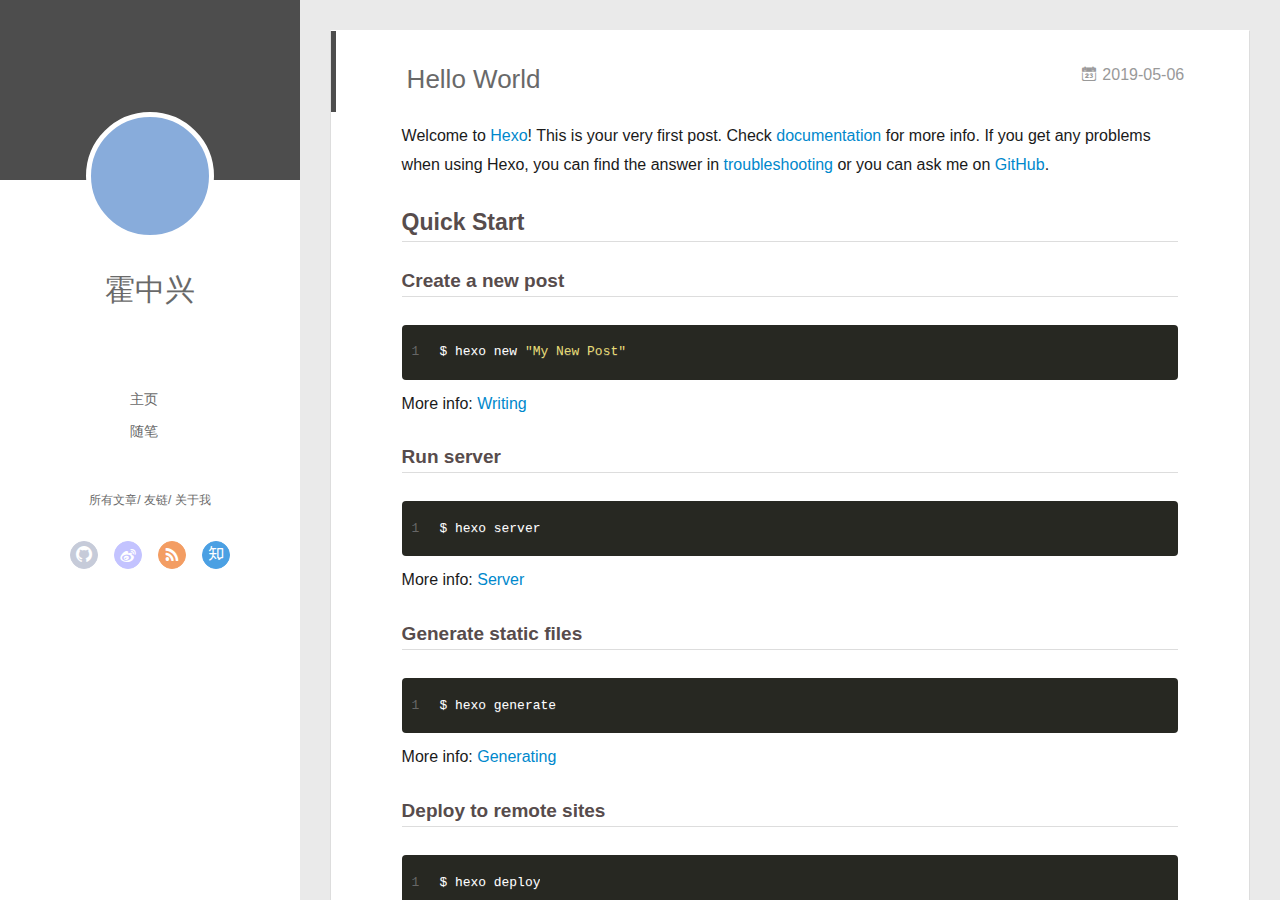
==== commit a72126fe: "Site updated: 2019-05-06 11:21:25" ====
--- a/index.html
+++ b/index.html
@@ -46,7 +46,7 @@
 			<img src class="js-avatar">
 		</a>
 		<hgroup>
-		  <h1 class="header-author"><a href="/">John Doe</a></h1>
+		  <h1 class="header-author"><a href="/">霍中兴</a></h1>
 		</hgroup>
 		
 
@@ -104,7 +104,7 @@
 				<img src class="js-avatar">
 			</div>
 			<hgroup>
-			  <h1 class="header-author js-header-author">John Doe</h1>
+			  <h1 class="header-author js-header-author">霍中兴</h1>
 			</hgroup>
 			
 			
@@ -233,7 +233,7 @@
   <div class="outer">
     <div id="footer-info">
     	<div class="footer-left">
-    		&copy; 2019 John Doe
+    		&copy; 2019 霍中兴
     	</div>
       	<div class="footer-right">
       		<a href="http://hexo.io/" target="_blank">Hexo</a>  Theme <a href="https://github.com/litten/hexo-theme-yilia" target="_blank">Yilia</a> by Litten
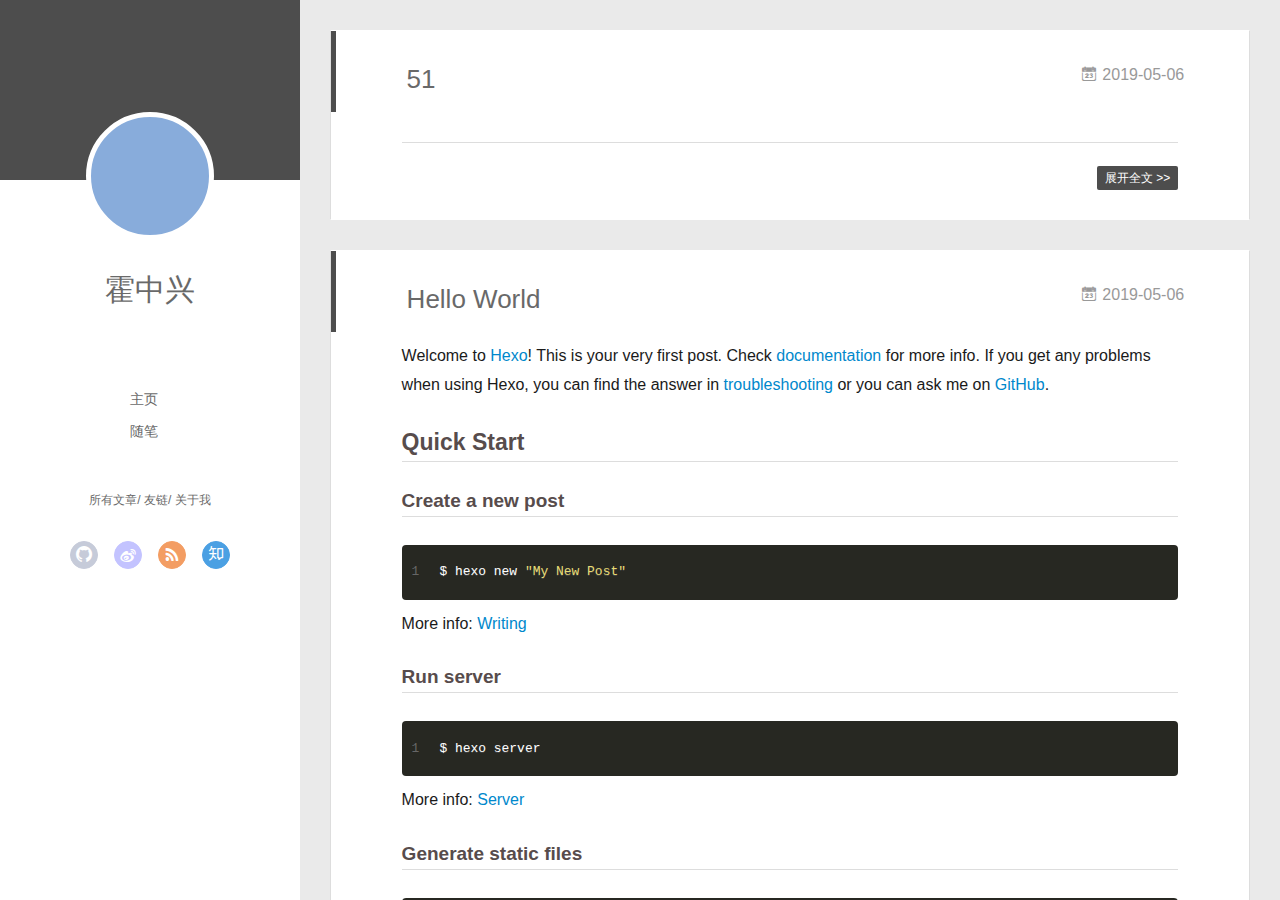
==== commit 6ca36dae: "Site updated: 2019-05-06 11:31:12" ====
--- a/index.html
+++ b/index.html
@@ -151,6 +151,68 @@
           </div>
           <div id="js-content" class="content-ll">
             
+  
+    <article id="post-51" class="article article-type-post  article-index" itemscope itemprop="blogPost">
+  <div class="article-inner">
+    
+      <header class="article-header">
+        
+  
+    <h1 itemprop="name">
+      <a class="article-title" href="/2019/05/06/51/">51</a>
+    </h1>
+  
+
+        
+        <a href="/2019/05/06/51/" class="archive-article-date">
+  	<time datetime="2019-05-06T03:30:26.000Z" itemprop="datePublished"><i class="icon-calendar icon"></i>2019-05-06</time>
+</a>
+        
+      </header>
+    
+    <div class="article-entry" itemprop="articleBody">
+      
+        
+      
+
+      
+    </div>
+    <div class="article-info article-info-index">
+      
+      
+      
+
+      
+        <p class="article-more-link">
+          <a class="article-more-a" href="/2019/05/06/51/">展开全文 >></a>
+        </p>
+      
+
+      
+      <div class="clearfix"></div>
+    </div>
+  </div>
+</article>
+
+<aside class="wrap-side-operation">
+    <div class="mod-side-operation">
+        
+        <div class="jump-container" id="js-jump-container" style="display:none;">
+            <a href="javascript:void(0)" class="mod-side-operation__jump-to-top">
+                <i class="icon-font icon-back"></i>
+            </a>
+            <div id="js-jump-plan-container" class="jump-plan-container" style="top: -11px;">
+                <i class="icon-font icon-plane jump-plane"></i>
+            </div>
+        </div>
+        
+        
+    </div>
+</aside>
+
+
+
+
   
     <article id="post-hello-world" class="article article-type-post  article-index" itemscope itemprop="blogPost">
   <div class="article-inner">
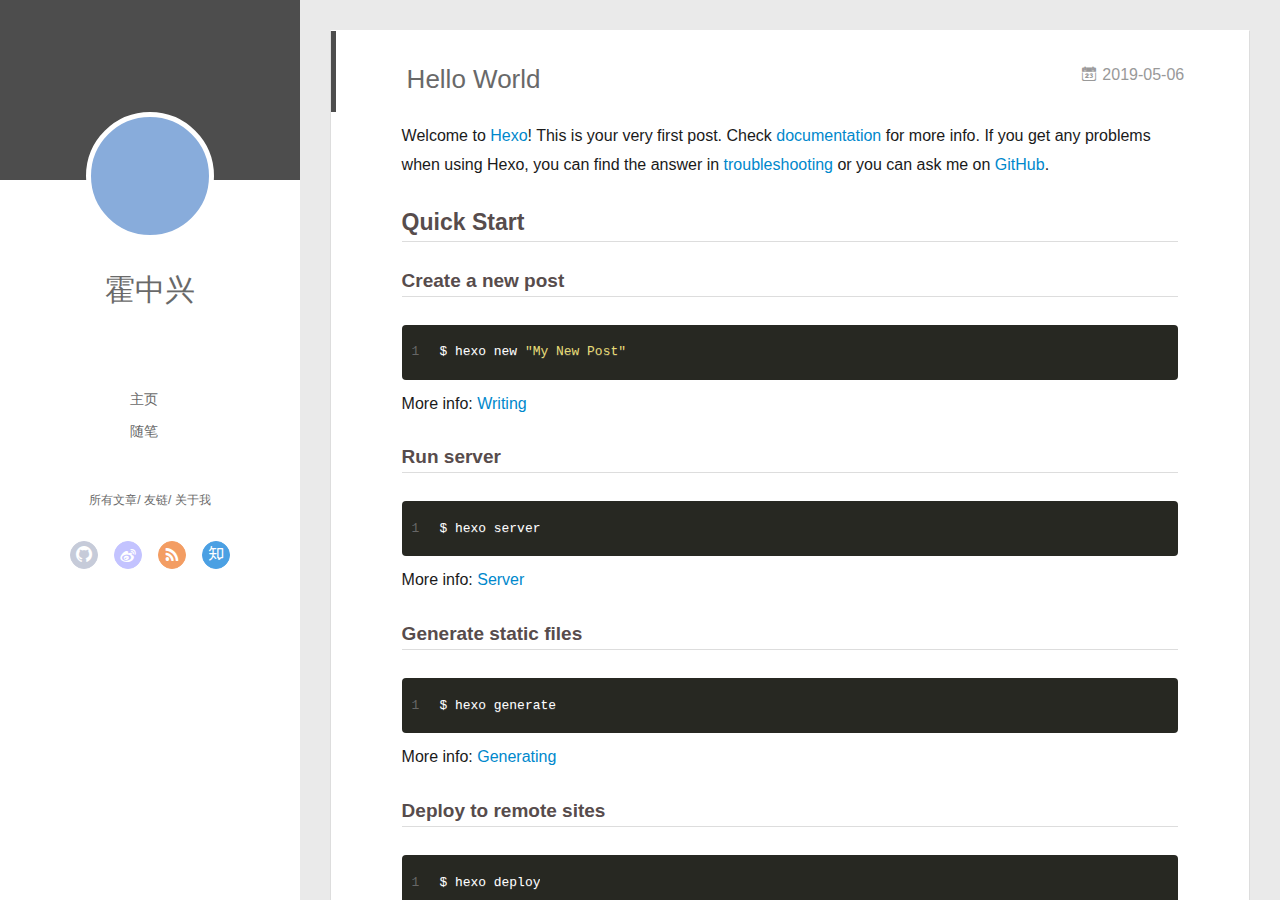
==== commit 1ecc34e7: "Site updated: 2019-05-06 11:36:52" ====
--- a/index.html
+++ b/index.html
@@ -152,68 +152,6 @@
           <div id="js-content" class="content-ll">
             
   
-    <article id="post-51" class="article article-type-post  article-index" itemscope itemprop="blogPost">
-  <div class="article-inner">
-    
-      <header class="article-header">
-        
-  
-    <h1 itemprop="name">
-      <a class="article-title" href="/2019/05/06/51/">51</a>
-    </h1>
-  
-
-        
-        <a href="/2019/05/06/51/" class="archive-article-date">
-  	<time datetime="2019-05-06T03:30:26.000Z" itemprop="datePublished"><i class="icon-calendar icon"></i>2019-05-06</time>
-</a>
-        
-      </header>
-    
-    <div class="article-entry" itemprop="articleBody">
-      
-        
-      
-
-      
-    </div>
-    <div class="article-info article-info-index">
-      
-      
-      
-
-      
-        <p class="article-more-link">
-          <a class="article-more-a" href="/2019/05/06/51/">展开全文 >></a>
-        </p>
-      
-
-      
-      <div class="clearfix"></div>
-    </div>
-  </div>
-</article>
-
-<aside class="wrap-side-operation">
-    <div class="mod-side-operation">
-        
-        <div class="jump-container" id="js-jump-container" style="display:none;">
-            <a href="javascript:void(0)" class="mod-side-operation__jump-to-top">
-                <i class="icon-font icon-back"></i>
-            </a>
-            <div id="js-jump-plan-container" class="jump-plan-container" style="top: -11px;">
-                <i class="icon-font icon-plane jump-plane"></i>
-            </div>
-        </div>
-        
-        
-    </div>
-</aside>
-
-
-
-
-  
     <article id="post-hello-world" class="article article-type-post  article-index" itemscope itemprop="blogPost">
   <div class="article-inner">
     
@@ -256,6 +194,99 @@
       
         <p class="article-more-link">
           <a class="article-more-a" href="/2019/05/06/hello-world/">展开全文 >></a>
+        </p>
+      
+
+      
+      <div class="clearfix"></div>
+    </div>
+  </div>
+</article>
+
+<aside class="wrap-side-operation">
+    <div class="mod-side-operation">
+        
+        <div class="jump-container" id="js-jump-container" style="display:none;">
+            <a href="javascript:void(0)" class="mod-side-operation__jump-to-top">
+                <i class="icon-font icon-back"></i>
+            </a>
+            <div id="js-jump-plan-container" class="jump-plan-container" style="top: -11px;">
+                <i class="icon-font icon-plane jump-plane"></i>
+            </div>
+        </div>
+        
+        
+    </div>
+</aside>
+
+
+
+
+  
+    <article id="post-51" class="article article-type-post  article-index" itemscope itemprop="blogPost">
+  <div class="article-inner">
+    
+      <header class="article-header">
+        
+  
+    <h1 itemprop="name">
+      <a class="article-title" href="/2019/05/05/51/">51单片机</a>
+    </h1>
+  
+
+        
+        <a href="/2019/05/05/51/" class="archive-article-date">
+  	<time datetime="2019-05-05T03:30:26.000Z" itemprop="datePublished"><i class="icon-calendar icon"></i>2019-05-05</time>
+</a>
+        
+      </header>
+    
+    <div class="article-entry" itemprop="articleBody">
+      
+        <p>是大法官好借口</p>
+
+      
+
+      
+    </div>
+    <div class="article-info article-info-index">
+      
+      
+	<div class="article-tag tagcloud">
+		<i class="icon-price-tags icon"></i>
+		<ul class="article-tag-list">
+			 
+        		<li class="article-tag-list-item">
+        			<a href="javascript:void(0)" class="js-tag article-tag-list-link color3">51</a>
+        		</li>
+      		 
+        		<li class="article-tag-list-item">
+        			<a href="javascript:void(0)" class="js-tag article-tag-list-link color4">单片机</a>
+        		</li>
+      		 
+        		<li class="article-tag-list-item">
+        			<a href="javascript:void(0)" class="js-tag article-tag-list-link color4">嵌入式</a>
+        		</li>
+      		
+		</ul>
+	</div>
+
+      
+	<div class="article-category tagcloud">
+		<i class="icon-book icon"></i>
+		<ul class="article-tag-list">
+			 
+        		<li class="article-tag-list-item">
+        			<a href="/categories/单片机//" class="article-tag-list-link color4">单片机</a>
+        		</li>
+      		
+		</ul>
+	</div>
+
+
+      
+        <p class="article-more-link">
+          <a class="article-more-a" href="/2019/05/05/51/">展开全文 >></a>
         </p>
       
 
@@ -377,6 +408,18 @@
             <input type="checkbox" q-on="click:toggleTag(e)" q-attr="checked:showTags">
           </label>
           <ul class="article-tag-list" q-show="showTags">
+             
+              <li class="article-tag-list-item">
+                <a href="javascript:void(0)" class="js-tag color3">51</a>
+              </li>
+             
+              <li class="article-tag-list-item">
+                <a href="javascript:void(0)" class="js-tag color4">单片机</a>
+              </li>
+             
+              <li class="article-tag-list-item">
+                <a href="javascript:void(0)" class="js-tag color4">嵌入式</a>
+              </li>
             
             <div class="clearfix"></div>
           </ul>
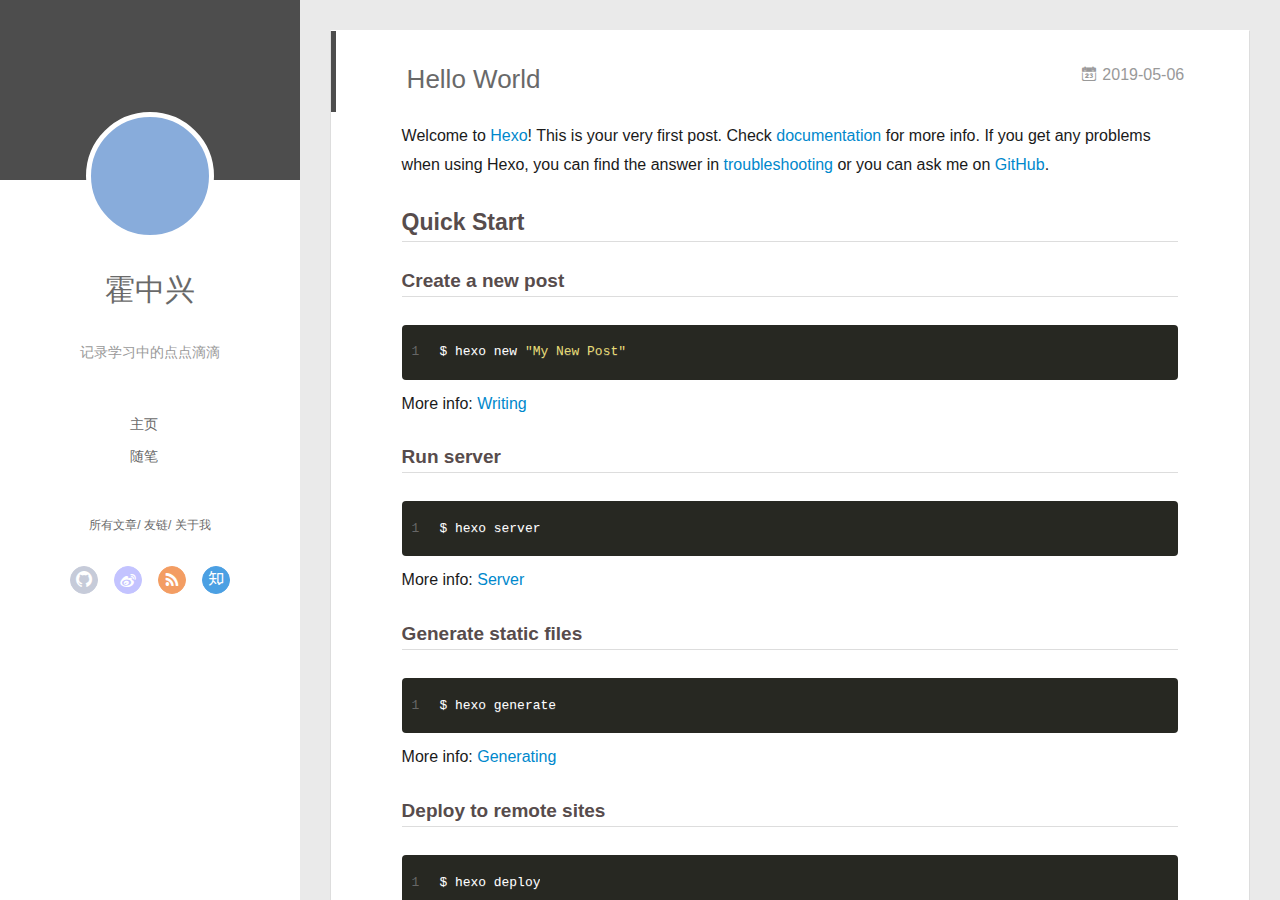
==== commit 21271417: "Site updated: 2019-05-06 12:35:44" ====
--- a/index.html
+++ b/index.html
@@ -5,18 +5,21 @@
   
   <meta name="renderer" content="webkit">
   <meta http-equiv="X-UA-Compatible" content="IE=edge">
-  <link rel="dns-prefetch" href="http://yoursite.com">
-  <title>Hexo</title>
+  <link rel="dns-prefetch" href="https://handsomehuo.github.io">
+  <title>霍中兴的博客</title>
   <meta name="viewport" content="width=device-width, initial-scale=1, maximum-scale=1">
-  <meta property="og:type" content="website">
-<meta property="og:title" content="Hexo">
-<meta property="og:url" content="http://yoursite.com/index.html">
-<meta property="og:site_name" content="Hexo">
+  <meta name="description" content="嵌入式开发，java，lua">
+<meta property="og:type" content="website">
+<meta property="og:title" content="霍中兴的博客">
+<meta property="og:url" content="https://handsomehuo.github.io/index.html">
+<meta property="og:site_name" content="霍中兴的博客">
+<meta property="og:description" content="嵌入式开发，java，lua">
 <meta property="og:locale" content="default">
 <meta name="twitter:card" content="summary">
-<meta name="twitter:title" content="Hexo">
-  
-    <link rel="alternative" href="/atom.xml" title="Hexo" type="application/atom+xml">
+<meta name="twitter:title" content="霍中兴的博客">
+<meta name="twitter:description" content="嵌入式开发，java，lua">
+  
+    <link rel="alternative" href="/atom.xml" title="霍中兴的博客" type="application/atom+xml">
   
   
     <link rel="icon" href="/favicon.png">
@@ -48,6 +51,8 @@
 		<hgroup>
 		  <h1 class="header-author"><a href="/">霍中兴</a></h1>
 		</hgroup>
+		
+		<p class="header-subtitle">记录学习中的点点滴滴</p>
 		
 
 		<nav class="header-menu">
@@ -107,6 +112,8 @@
 			  <h1 class="header-author js-header-author">霍中兴</h1>
 			</hgroup>
 			
+			<p class="header-subtitle"><i class="icon icon-quo-left"></i>记录学习中的点点滴滴<i class="icon icon-quo-right"></i></p>
+			
 			
 			
 				
@@ -159,12 +166,12 @@
         
   
     <h1 itemprop="name">
-      <a class="article-title" href="/2019/05/06/hello-world/">Hello World</a>
+      <a class="article-title" href="/uncategorized/hello-world">Hello World</a>
     </h1>
   
 
         
-        <a href="/2019/05/06/hello-world/" class="archive-article-date">
+        <a href="/uncategorized/hello-world" class="archive-article-date">
   	<time datetime="2019-05-06T03:01:28.135Z" itemprop="datePublished"><i class="icon-calendar icon"></i>2019-05-06</time>
 </a>
         
@@ -193,7 +200,7 @@
 
       
         <p class="article-more-link">
-          <a class="article-more-a" href="/2019/05/06/hello-world/">展开全文 >></a>
+          <a class="article-more-a" href="/uncategorized/hello-world">展开全文 >></a>
         </p>
       
 
@@ -230,12 +237,12 @@
         
   
     <h1 itemprop="name">
-      <a class="article-title" href="/2019/05/05/51/">51单片机</a>
+      <a class="article-title" href="/单片机/51">51单片机</a>
     </h1>
   
 
         
-        <a href="/2019/05/05/51/" class="archive-article-date">
+        <a href="/单片机/51" class="archive-article-date">
   	<time datetime="2019-05-05T03:30:26.000Z" itemprop="datePublished"><i class="icon-calendar icon"></i>2019-05-05</time>
 </a>
         
@@ -286,7 +293,7 @@
 
       
         <p class="article-more-link">
-          <a class="article-more-a" href="/2019/05/05/51/">展开全文 >></a>
+          <a class="article-more-a" href="/单片机/51">展开全文 >></a>
         </p>
       
 
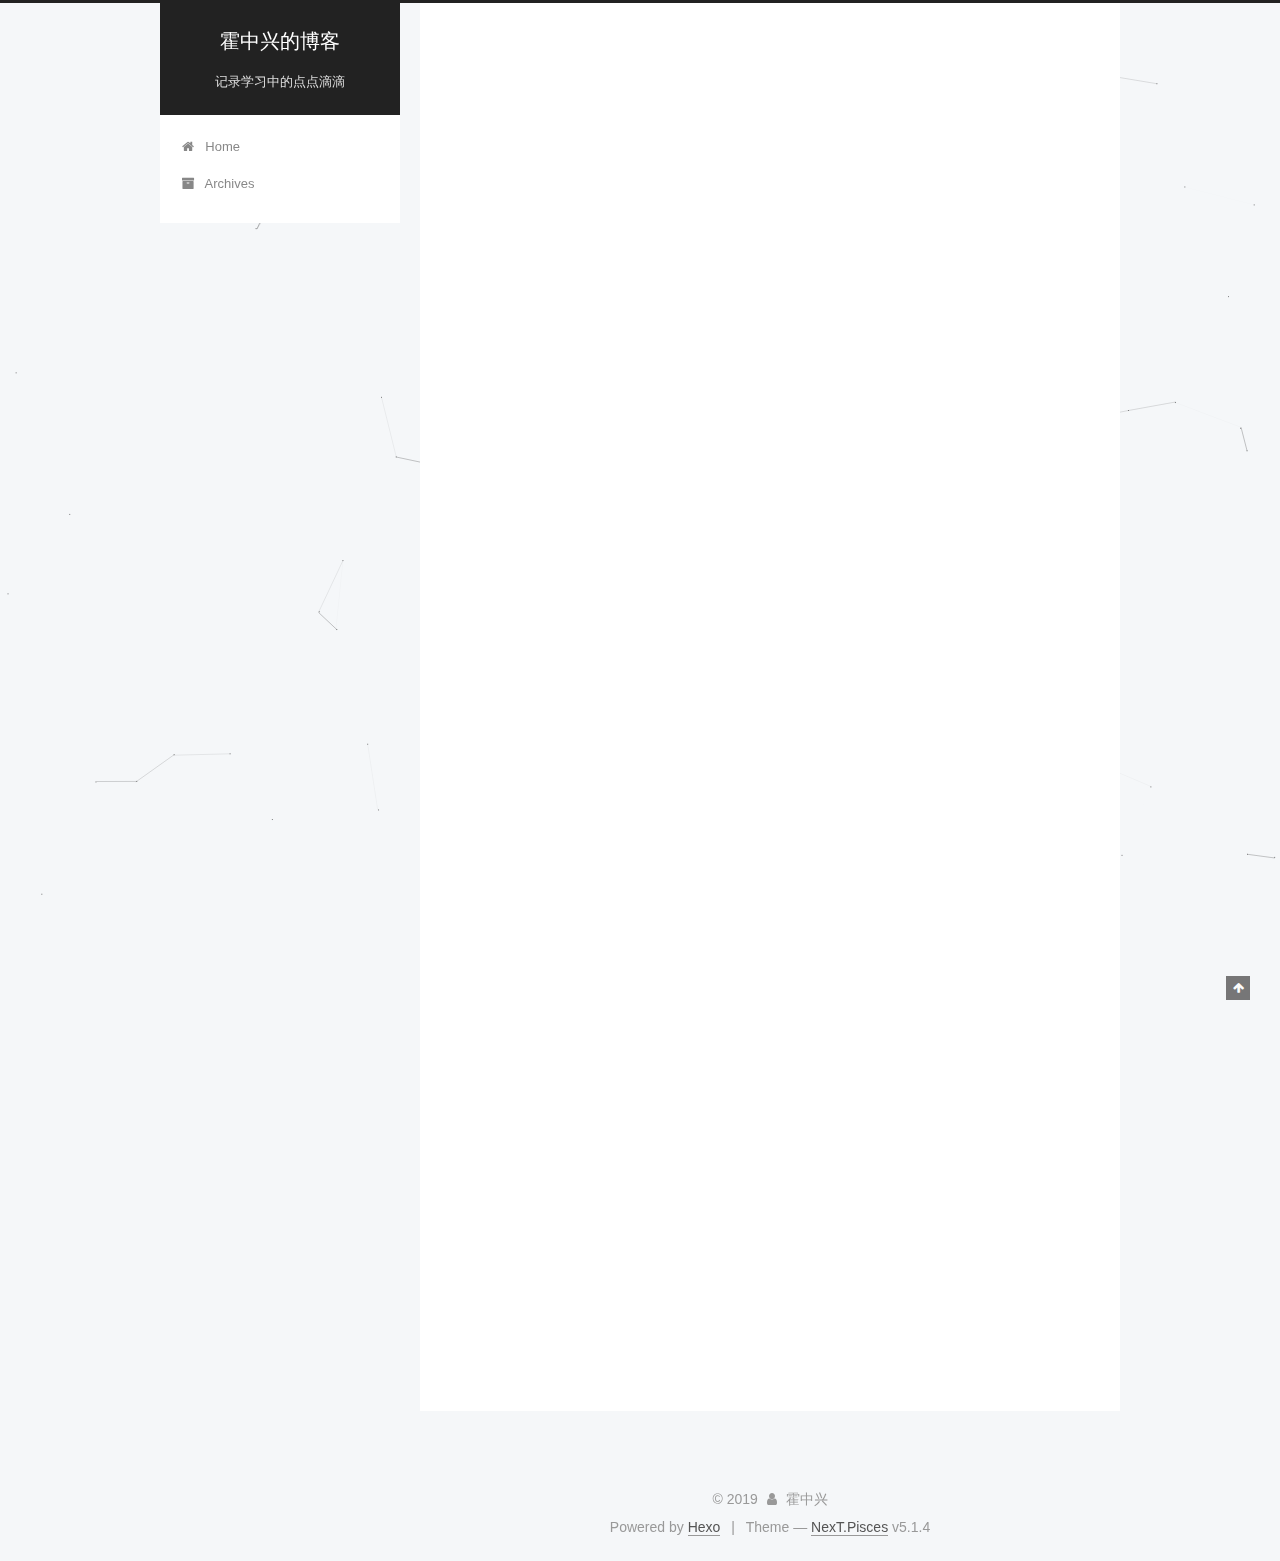
==== commit 84ba1c40: "Site updated: 2019-05-09 21:58:52" ====
--- a/index.html
+++ b/index.html
@@ -1,14 +1,85 @@
 <!DOCTYPE html>
-<html>
+
+
+
+  
+
+
+<html class="theme-next pisces use-motion" lang>
 <head><meta name="generator" content="Hexo 3.8.0">
-  <meta charset="utf-8">
-  
-  <meta name="renderer" content="webkit">
-  <meta http-equiv="X-UA-Compatible" content="IE=edge">
-  <link rel="dns-prefetch" href="https://handsomehuo.github.io">
-  <title>霍中兴的博客</title>
-  <meta name="viewport" content="width=device-width, initial-scale=1, maximum-scale=1">
-  <meta name="description" content="嵌入式开发，java，lua">
+  <meta charset="UTF-8">
+<meta http-equiv="X-UA-Compatible" content="IE=edge">
+<meta name="viewport" content="width=device-width, initial-scale=1, maximum-scale=1">
+<meta name="theme-color" content="#222">
+
+
+
+
+
+
+
+
+
+<meta http-equiv="Cache-Control" content="no-transform">
+<meta http-equiv="Cache-Control" content="no-siteapp">
+
+
+
+
+
+
+
+
+
+
+
+
+
+
+
+
+  
+  
+  <link href="/lib/fancybox/source/jquery.fancybox.css?v=2.1.5" rel="stylesheet" type="text/css">
+
+
+
+
+
+
+
+<link href="/lib/font-awesome/css/font-awesome.min.css?v=4.6.2" rel="stylesheet" type="text/css">
+
+<link href="/css/main.css?v=5.1.4" rel="stylesheet" type="text/css">
+
+
+  <link rel="apple-touch-icon" sizes="180x180" href="/images/apple-touch-icon-next.png?v=5.1.4">
+
+
+  <link rel="icon" type="image/png" sizes="32x32" href="/images/favicon-32x32-next.png?v=5.1.4">
+
+
+  <link rel="icon" type="image/png" sizes="16x16" href="/images/favicon-16x16-next.png?v=5.1.4">
+
+
+  <link rel="mask-icon" href="/images/logo.svg?v=5.1.4" color="#222">
+
+
+
+
+
+  <meta name="keywords" content="Hexo, NexT">
+
+
+
+
+
+
+
+
+
+
+<meta name="description" content="嵌入式开发，java，lua">
 <meta property="og:type" content="website">
 <meta property="og:title" content="霍中兴的博客">
 <meta property="og:url" content="https://handsomehuo.github.io/index.html">
@@ -18,168 +89,221 @@
 <meta name="twitter:card" content="summary">
 <meta name="twitter:title" content="霍中兴的博客">
 <meta name="twitter:description" content="嵌入式开发，java，lua">
-  
-    <link rel="alternative" href="/atom.xml" title="霍中兴的博客" type="application/atom+xml">
-  
-  
-    <link rel="icon" href="/favicon.png">
-  
-  <link rel="stylesheet" type="text/css" href="/./main.0cf68a.css">
-  <style type="text/css">
-  
-    #container.show {
-      background: linear-gradient(200deg,#a0cfe4,#e8c37e);
+
+
+
+<script type="text/javascript" id="hexo.configurations">
+  var NexT = window.NexT || {};
+  var CONFIG = {
+    root: '/',
+    scheme: 'Pisces',
+    version: '5.1.4',
+    sidebar: {"position":"left","display":"post","offset":12,"b2t":false,"scrollpercent":false,"onmobile":false},
+    fancybox: true,
+    tabs: true,
+    motion: {"enable":true,"async":false,"transition":{"post_block":"fadeIn","post_header":"slideDownIn","post_body":"slideDownIn","coll_header":"slideLeftIn","sidebar":"slideUpIn"}},
+    duoshuo: {
+      userId: '0',
+      author: 'Author'
+    },
+    algolia: {
+      applicationID: '',
+      apiKey: '',
+      indexName: '',
+      hits: {"per_page":10},
+      labels: {"input_placeholder":"Search for Posts","hits_empty":"We didn't find any results for the search: ${query}","hits_stats":"${hits} results found in ${time} ms"}
     }
-  </style>
-  
-
-  
+  };
+</script>
+
+
+
+  <link rel="canonical" href="https://handsomehuo.github.io/">
+
+
+
+
+
+  <title>霍中兴的博客</title>
+  
+
+
+
+
+
+
+
 
 </head>
-</html>
-<body>
-  <div id="container" q-class="show:isCtnShow">
-    <canvas id="anm-canvas" class="anm-canvas"></canvas>
-    <div class="left-col" q-class="show:isShow">
-      
-<div class="overlay" style="background: #4d4d4d"></div>
-<div class="intrude-less">
-	<header id="header" class="inner">
-		<a href="/" class="profilepic">
-			<img src class="js-avatar">
-		</a>
-		<hgroup>
-		  <h1 class="header-author"><a href="/">霍中兴</a></h1>
-		</hgroup>
-		
-		<p class="header-subtitle">记录学习中的点点滴滴</p>
-		
-
-		<nav class="header-menu">
-			<ul>
-			
-				<li><a href="/">主页</a></li>
-	        
-				<li><a href="/tags/随笔/">随笔</a></li>
-	        
-			</ul>
-		</nav>
-		<nav class="header-smart-menu">
-    		
-    			
-    			<a q-on="click: openSlider(e, 'innerArchive')" href="javascript:void(0)">所有文章</a>
-    			
-            
-    			
-    			<a q-on="click: openSlider(e, 'friends')" href="javascript:void(0)">友链</a>
-    			
-            
-    			
-    			<a q-on="click: openSlider(e, 'aboutme')" href="javascript:void(0)">关于我</a>
-    			
-            
-		</nav>
-		<nav class="header-nav">
-			<div class="social">
-				
-					<a class="github" target="_blank" href="#" title="github"><i class="icon-github"></i></a>
-		        
-					<a class="weibo" target="_blank" href="#" title="weibo"><i class="icon-weibo"></i></a>
-		        
-					<a class="rss" target="_blank" href="#" title="rss"><i class="icon-rss"></i></a>
-		        
-					<a class="zhihu" target="_blank" href="#" title="zhihu"><i class="icon-zhihu"></i></a>
-		        
-			</div>
-		</nav>
-	</header>		
+
+<body itemscope itemtype="http://schema.org/WebPage" lang="default">
+
+  
+  
+    
+  
+
+  <div class="container sidebar-position-left 
+  page-home">
+    <div class="headband"></div>
+
+    <header id="header" class="header" itemscope itemtype="http://schema.org/WPHeader">
+      <div class="header-inner"><div class="site-brand-wrapper">
+  <div class="site-meta ">
+    
+
+    <div class="custom-logo-site-title">
+      <a href="/" class="brand" rel="start">
+        <span class="logo-line-before"><i></i></span>
+        <span class="site-title">霍中兴的博客</span>
+        <span class="logo-line-after"><i></i></span>
+      </a>
+    </div>
+      
+        <p class="site-subtitle">记录学习中的点点滴滴</p>
+      
+  </div>
+
+  <div class="site-nav-toggle">
+    <button>
+      <span class="btn-bar"></span>
+      <span class="btn-bar"></span>
+      <span class="btn-bar"></span>
+    </button>
+  </div>
 </div>
 
-    </div>
-    <div class="mid-col" q-class="show:isShow,hide:isShow|isFalse">
-      
-<nav id="mobile-nav">
-  	<div class="overlay js-overlay" style="background: #4d4d4d"></div>
-	<div class="btnctn js-mobile-btnctn">
-  		<div class="slider-trigger list" q-on="click: openSlider(e)"><i class="icon icon-sort"></i></div>
-	</div>
-	<div class="intrude-less">
-		<header id="header" class="inner">
-			<div class="profilepic">
-				<img src class="js-avatar">
-			</div>
-			<hgroup>
-			  <h1 class="header-author js-header-author">霍中兴</h1>
-			</hgroup>
-			
-			<p class="header-subtitle"><i class="icon icon-quo-left"></i>记录学习中的点点滴滴<i class="icon icon-quo-right"></i></p>
-			
-			
-			
-				
-			
-				
-			
-			
-			
-			<nav class="header-nav">
-				<div class="social">
-					
-						<a class="github" target="_blank" href="#" title="github"><i class="icon-github"></i></a>
-			        
-						<a class="weibo" target="_blank" href="#" title="weibo"><i class="icon-weibo"></i></a>
-			        
-						<a class="rss" target="_blank" href="#" title="rss"><i class="icon-rss"></i></a>
-			        
-						<a class="zhihu" target="_blank" href="#" title="zhihu"><i class="icon-zhihu"></i></a>
-			        
-				</div>
-			</nav>
-
-			<nav class="header-menu js-header-menu">
-				<ul style="width: 50%">
-				
-				
-					<li style="width: 50%"><a href="/">主页</a></li>
-		        
-					<li style="width: 50%"><a href="/tags/随笔/">随笔</a></li>
-		        
-				</ul>
-			</nav>
-		</header>				
-	</div>
-	<div class="mobile-mask" style="display:none" q-show="isShow"></div>
+<nav class="site-nav">
+  
+
+  
+    <ul id="menu" class="menu">
+      
+        
+        <li class="menu-item menu-item-home">
+          <a href="/" rel="section">
+            
+              <i class="menu-item-icon fa fa-fw fa-home"></i> <br>
+            
+            Home
+          </a>
+        </li>
+      
+        
+        <li class="menu-item menu-item-archives">
+          <a href="/archives/" rel="section">
+            
+              <i class="menu-item-icon fa fa-fw fa-archive"></i> <br>
+            
+            Archives
+          </a>
+        </li>
+      
+
+      
+    </ul>
+  
+
+  
 </nav>
 
-      <div id="wrapper" class="body-wrap">
-        <div class="menu-l">
-          <div class="canvas-wrap">
-            <canvas data-colors="#eaeaea" data-sectionHeight="100" data-contentId="js-content" id="myCanvas1" class="anm-canvas"></canvas>
-          </div>
-          <div id="js-content" class="content-ll">
-            
-  
-    <article id="post-hello-world" class="article article-type-post  article-index" itemscope itemprop="blogPost">
-  <div class="article-inner">
-    
-      <header class="article-header">
-        
-  
-    <h1 itemprop="name">
-      <a class="article-title" href="/uncategorized/hello-world">Hello World</a>
-    </h1>
-  
-
-        
-        <a href="/uncategorized/hello-world" class="archive-article-date">
-  	<time datetime="2019-05-06T03:01:28.135Z" itemprop="datePublished"><i class="icon-calendar icon"></i>2019-05-06</time>
-</a>
-        
+
+
+ </div>
+    </header>
+
+    <main id="main" class="main">
+      <div class="main-inner">
+        <div class="content-wrap">
+          <div id="content" class="content">
+            
+  <section id="posts" class="posts-expand">
+    
+      
+
+  
+
+  
+  
+  
+
+  <article class="post post-type-normal" itemscope itemtype="http://schema.org/Article">
+  
+  
+  
+  <div class="post-block">
+    <link itemprop="mainEntityOfPage" href="https://handsomehuo.github.io/uncategorized/hello-world">
+
+    <span hidden itemprop="author" itemscope itemtype="http://schema.org/Person">
+      <meta itemprop="name" content="霍中兴">
+      <meta itemprop="description" content>
+      <meta itemprop="image" content="/images/avatar.gif">
+    </span>
+
+    <span hidden itemprop="publisher" itemscope itemtype="http://schema.org/Organization">
+      <meta itemprop="name" content="霍中兴的博客">
+    </span>
+
+    
+      <header class="post-header">
+
+        
+        
+          <h1 class="post-title" itemprop="name headline">
+                
+                <a class="post-title-link" href="/uncategorized/hello-world" itemprop="url">Hello World</a></h1>
+        
+
+        <div class="post-meta">
+          <span class="post-time">
+            
+              <span class="post-meta-item-icon">
+                <i class="fa fa-calendar-o"></i>
+              </span>
+              
+                <span class="post-meta-item-text">Posted on</span>
+              
+              <time title="Post created" itemprop="dateCreated datePublished" datetime="2019-05-06T11:01:28+08:00">
+                2019-05-06
+              </time>
+            
+
+            
+
+            
+          </span>
+
+          
+
+          
+            
+          
+
+          
+          
+
+          
+
+          
+
+          
+
+        </div>
       </header>
     
-    <div class="article-entry" itemprop="articleBody">
-      
-        <p>Welcome to <a href="https://hexo.io/" target="_blank" rel="noopener">Hexo</a>! This is your very first post. Check <a href="https://hexo.io/docs/" target="_blank" rel="noopener">documentation</a> for more info. If you get any problems when using Hexo, you can find the answer in <a href="https://hexo.io/docs/troubleshooting.html" target="_blank" rel="noopener">troubleshooting</a> or you can ask me on <a href="https://github.com/hexojs/hexo/issues" target="_blank" rel="noopener">GitHub</a>.</p>
+
+    
+    
+    
+    <div class="post-body" itemprop="articleBody">
+
+      
+      
+
+      
+        
+          
+            <p>Welcome to <a href="https://hexo.io/" target="_blank" rel="noopener">Hexo</a>! This is your very first post. Check <a href="https://hexo.io/docs/" target="_blank" rel="noopener">documentation</a> for more info. If you get any problems when using Hexo, you can find the answer in <a href="https://hexo.io/docs/troubleshooting.html" target="_blank" rel="noopener">troubleshooting</a> or you can ask me on <a href="https://github.com/hexojs/hexo/issues" target="_blank" rel="noopener">GitHub</a>.</p>
 <h2 id="Quick-Start"><a href="#Quick-Start" class="headerlink" title="Quick Start"></a>Quick Start</h2><h3 id="Create-a-new-post"><a href="#Create-a-new-post" class="headerlink" title="Create a new post"></a>Create a new post</h3><figure class="highlight bash"><table><tr><td class="gutter"><pre><span class="line">1</span><br></pre></td><td class="code"><pre><span class="line">$ hexo new <span class="string">"My New Post"</span></span><br></pre></td></tr></table></figure>
 <p>More info: <a href="https://hexo.io/docs/writing.html" target="_blank" rel="noopener">Writing</a></p>
 <h3 id="Run-server"><a href="#Run-server" class="headerlink" title="Run server"></a>Run server</h3><figure class="highlight bash"><table><tr><td class="gutter"><pre><span class="line">1</span><br></pre></td><td class="code"><pre><span class="line">$ hexo server</span><br></pre></td></tr></table></figure>
@@ -189,398 +313,485 @@
 <h3 id="Deploy-to-remote-sites"><a href="#Deploy-to-remote-sites" class="headerlink" title="Deploy to remote sites"></a>Deploy to remote sites</h3><figure class="highlight bash"><table><tr><td class="gutter"><pre><span class="line">1</span><br></pre></td><td class="code"><pre><span class="line">$ hexo deploy</span><br></pre></td></tr></table></figure>
 <p>More info: <a href="https://hexo.io/docs/deployment.html" target="_blank" rel="noopener">Deployment</a></p>
 
-      
-
+          
+        
       
     </div>
-    <div class="article-info article-info-index">
-      
-      
-      
-
-      
-        <p class="article-more-link">
-          <a class="article-more-a" href="/uncategorized/hello-world">展开全文 >></a>
-        </p>
-      
-
-      
-      <div class="clearfix"></div>
+    
+    
+    
+
+    
+
+    
+
+    
+
+    <footer class="post-footer">
+      
+
+      
+
+      
+
+      
+      
+        <div class="post-eof"></div>
+      
+    </footer>
+  </div>
+  
+  
+  
+  </article>
+
+
+    
+      
+
+  
+
+  
+  
+  
+
+  <article class="post post-type-normal" itemscope itemtype="http://schema.org/Article">
+  
+  
+  
+  <div class="post-block">
+    <link itemprop="mainEntityOfPage" href="https://handsomehuo.github.io/单片机/51">
+
+    <span hidden itemprop="author" itemscope itemtype="http://schema.org/Person">
+      <meta itemprop="name" content="霍中兴">
+      <meta itemprop="description" content>
+      <meta itemprop="image" content="/images/avatar.gif">
+    </span>
+
+    <span hidden itemprop="publisher" itemscope itemtype="http://schema.org/Organization">
+      <meta itemprop="name" content="霍中兴的博客">
+    </span>
+
+    
+      <header class="post-header">
+
+        
+        
+          <h1 class="post-title" itemprop="name headline">
+                
+                <a class="post-title-link" href="/单片机/51" itemprop="url">51单片机</a></h1>
+        
+
+        <div class="post-meta">
+          <span class="post-time">
+            
+              <span class="post-meta-item-icon">
+                <i class="fa fa-calendar-o"></i>
+              </span>
+              
+                <span class="post-meta-item-text">Posted on</span>
+              
+              <time title="Post created" itemprop="dateCreated datePublished" datetime="2019-05-05T11:30:26+08:00">
+                2019-05-05
+              </time>
+            
+
+            
+
+            
+          </span>
+
+          
+            <span class="post-category">
+            
+              <span class="post-meta-divider">|</span>
+            
+              <span class="post-meta-item-icon">
+                <i class="fa fa-folder-o"></i>
+              </span>
+              
+                <span class="post-meta-item-text">In</span>
+              
+              
+                <span itemprop="about" itemscope itemtype="http://schema.org/Thing">
+                  <a href="/categories/单片机/" itemprop="url" rel="index">
+                    <span itemprop="name">单片机</span>
+                  </a>
+                </span>
+
+                
+                
+              
+            </span>
+          
+
+          
+            
+          
+
+          
+          
+
+          
+
+          
+
+          
+
+        </div>
+      </header>
+    
+
+    
+    
+    
+    <div class="post-body" itemprop="articleBody">
+
+      
+      
+
+      
+        
+          这是一个样例
+          <!--noindex-->
+          <div class="post-button text-center">
+            <a class="btn" href="/单片机/51">
+              Read more &raquo;
+            </a>
+          </div>
+          <!--/noindex-->
+        
+      
+    </div>
+    
+    
+    
+
+    
+
+    
+
+    
+
+    <footer class="post-footer">
+      
+
+      
+
+      
+
+      
+      
+        <div class="post-eof"></div>
+      
+    </footer>
+  </div>
+  
+  
+  
+  </article>
+
+
+    
+  </section>
+
+  
+
+
+          </div>
+          
+
+
+          
+
+        </div>
+        
+          
+  
+  <div class="sidebar-toggle">
+    <div class="sidebar-toggle-line-wrap">
+      <span class="sidebar-toggle-line sidebar-toggle-line-first"></span>
+      <span class="sidebar-toggle-line sidebar-toggle-line-middle"></span>
+      <span class="sidebar-toggle-line sidebar-toggle-line-last"></span>
     </div>
   </div>
-</article>
-
-<aside class="wrap-side-operation">
-    <div class="mod-side-operation">
-        
-        <div class="jump-container" id="js-jump-container" style="display:none;">
-            <a href="javascript:void(0)" class="mod-side-operation__jump-to-top">
-                <i class="icon-font icon-back"></i>
-            </a>
-            <div id="js-jump-plan-container" class="jump-plan-container" style="top: -11px;">
-                <i class="icon-font icon-plane jump-plane"></i>
-            </div>
+
+  <aside id="sidebar" class="sidebar">
+    
+    <div class="sidebar-inner">
+
+      
+
+      
+
+      <section class="site-overview-wrap sidebar-panel sidebar-panel-active">
+        <div class="site-overview">
+          <div class="site-author motion-element" itemprop="author" itemscope itemtype="http://schema.org/Person">
+            
+              <p class="site-author-name" itemprop="name">霍中兴</p>
+              <p class="site-description motion-element" itemprop="description">嵌入式开发，java，lua</p>
+          </div>
+
+          <nav class="site-state motion-element">
+
+            
+              <div class="site-state-item site-state-posts">
+              
+                <a href="/archives/">
+              
+                  <span class="site-state-item-count">2</span>
+                  <span class="site-state-item-name">posts</span>
+                </a>
+              </div>
+            
+
+            
+              
+              
+              <div class="site-state-item site-state-categories">
+                
+                  <span class="site-state-item-count">1</span>
+                  <span class="site-state-item-name">categories</span>
+                
+              </div>
+            
+
+            
+              
+              
+              <div class="site-state-item site-state-tags">
+                
+                  <span class="site-state-item-count">3</span>
+                  <span class="site-state-item-name">tags</span>
+                
+              </div>
+            
+
+          </nav>
+
+          
+
+          
+
+          
+          
+
+          
+          
+
+          
+
         </div>
-        
-        
+      </section>
+
+      
+
+      
+
     </div>
-</aside>
-
-
-
-
-  
-    <article id="post-51" class="article article-type-post  article-index" itemscope itemprop="blogPost">
-  <div class="article-inner">
-    
-      <header class="article-header">
-        
-  
-    <h1 itemprop="name">
-      <a class="article-title" href="/单片机/51">51单片机</a>
-    </h1>
-  
-
-        
-        <a href="/单片机/51" class="archive-article-date">
-  	<time datetime="2019-05-05T03:30:26.000Z" itemprop="datePublished"><i class="icon-calendar icon"></i>2019-05-05</time>
-</a>
-        
-      </header>
-    
-    <div class="article-entry" itemprop="articleBody">
-      
-        <p>是大法官好借口</p>
-
-      
-
-      
-    </div>
-    <div class="article-info article-info-index">
-      
-      
-	<div class="article-tag tagcloud">
-		<i class="icon-price-tags icon"></i>
-		<ul class="article-tag-list">
-			 
-        		<li class="article-tag-list-item">
-        			<a href="javascript:void(0)" class="js-tag article-tag-list-link color3">51</a>
-        		</li>
-      		 
-        		<li class="article-tag-list-item">
-        			<a href="javascript:void(0)" class="js-tag article-tag-list-link color4">单片机</a>
-        		</li>
-      		 
-        		<li class="article-tag-list-item">
-        			<a href="javascript:void(0)" class="js-tag article-tag-list-link color4">嵌入式</a>
-        		</li>
-      		
-		</ul>
-	</div>
-
-      
-	<div class="article-category tagcloud">
-		<i class="icon-book icon"></i>
-		<ul class="article-tag-list">
-			 
-        		<li class="article-tag-list-item">
-        			<a href="/categories/单片机//" class="article-tag-list-link color4">单片机</a>
-        		</li>
-      		
-		</ul>
-	</div>
-
-
-      
-        <p class="article-more-link">
-          <a class="article-more-a" href="/单片机/51">展开全文 >></a>
-        </p>
-      
-
-      
-      <div class="clearfix"></div>
-    </div>
+  </aside>
+
+
+        
+      </div>
+    </main>
+
+    <footer id="footer" class="footer">
+      <div class="footer-inner">
+        <div class="copyright">&copy; <span itemprop="copyrightYear">2019</span>
+  <span class="with-love">
+    <i class="fa fa-user"></i>
+  </span>
+  <span class="author" itemprop="copyrightHolder">霍中兴</span>
+
+  
+</div>
+
+
+  <div class="powered-by">Powered by <a class="theme-link" target="_blank" href="https://hexo.io">Hexo</a></div>
+
+
+
+  <span class="post-meta-divider">|</span>
+
+
+
+  <div class="theme-info">Theme &mdash; <a class="theme-link" target="_blank" href="https://github.com/iissnan/hexo-theme-next">NexT.Pisces</a> v5.1.4</div>
+
+
+
+
+        
+
+
+
+
+
+
+
+        
+      </div>
+    </footer>
+
+    
+      <div class="back-to-top">
+        <i class="fa fa-arrow-up"></i>
+        
+      </div>
+    
+
+    
+
   </div>
-</article>
-
-<aside class="wrap-side-operation">
-    <div class="mod-side-operation">
-        
-        <div class="jump-container" id="js-jump-container" style="display:none;">
-            <a href="javascript:void(0)" class="mod-side-operation__jump-to-top">
-                <i class="icon-font icon-back"></i>
-            </a>
-            <div id="js-jump-plan-container" class="jump-plan-container" style="top: -11px;">
-                <i class="icon-font icon-plane jump-plane"></i>
-            </div>
-        </div>
-        
-        
-    </div>
-</aside>
-
-
-
-
-  
-  
-
-
-          </div>
-        </div>
-      </div>
-      <footer id="footer">
-  <div class="outer">
-    <div id="footer-info">
-    	<div class="footer-left">
-    		&copy; 2019 霍中兴
-    	</div>
-      	<div class="footer-right">
-      		<a href="http://hexo.io/" target="_blank">Hexo</a>  Theme <a href="https://github.com/litten/hexo-theme-yilia" target="_blank">Yilia</a> by Litten
-      	</div>
-    </div>
-  </div>
-</footer>
-    </div>
-    <script>
-	var yiliaConfig = {
-		mathjax: false,
-		isHome: true,
-		isPost: false,
-		isArchive: false,
-		isTag: false,
-		isCategory: false,
-		open_in_new: false,
-		toc_hide_index: true,
-		root: "/",
-		innerArchive: true,
-		showTags: false
-	}
+
+  
+
+<script type="text/javascript">
+  if (Object.prototype.toString.call(window.Promise) !== '[object Function]') {
+    window.Promise = null;
+  }
 </script>
 
-<script>!function(t){function n(e){if(r[e])return r[e].exports;var i=r[e]={exports:{},id:e,loaded:!1};return t[e].call(i.exports,i,i.exports,n),i.loaded=!0,i.exports}var r={};n.m=t,n.c=r,n.p="./",n(0)}([function(t,n,r){r(195),t.exports=r(191)},function(t,n,r){var e=r(3),i=r(52),o=r(27),u=r(28),c=r(53),f="prototype",a=function(t,n,r){var s,l,h,v,p=t&a.F,d=t&a.G,y=t&a.S,g=t&a.P,b=t&a.B,m=d?e:y?e[n]||(e[n]={}):(e[n]||{})[f],x=d?i:i[n]||(i[n]={}),w=x[f]||(x[f]={});d&&(r=n);for(s in r)l=!p&&m&&void 0!==m[s],h=(l?m:r)[s],v=b&&l?c(h,e):g&&"function"==typeof h?c(Function.call,h):h,m&&u(m,s,h,t&a.U),x[s]!=h&&o(x,s,v),g&&w[s]!=h&&(w[s]=h)};e.core=i,a.F=1,a.G=2,a.S=4,a.P=8,a.B=16,a.W=32,a.U=64,a.R=128,t.exports=a},function(t,n,r){var e=r(6);t.exports=function(t){if(!e(t))throw TypeError(t+" is not an object!");return t}},function(t,n){var r=t.exports="undefined"!=typeof window&&window.Math==Math?window:"undefined"!=typeof self&&self.Math==Math?self:Function("return this")();"number"==typeof __g&&(__g=r)},function(t,n){t.exports=function(t){try{return!!t()}catch(t){return!0}}},function(t,n){var r=t.exports="undefined"!=typeof window&&window.Math==Math?window:"undefined"!=typeof self&&self.Math==Math?self:Function("return this")();"number"==typeof __g&&(__g=r)},function(t,n){t.exports=function(t){return"object"==typeof t?null!==t:"function"==typeof t}},function(t,n,r){var e=r(126)("wks"),i=r(76),o=r(3).Symbol,u="function"==typeof o;(t.exports=function(t){return e[t]||(e[t]=u&&o[t]||(u?o:i)("Symbol."+t))}).store=e},function(t,n){var r={}.hasOwnProperty;t.exports=function(t,n){return r.call(t,n)}},function(t,n,r){var e=r(94),i=r(33);t.exports=function(t){return e(i(t))}},function(t,n,r){t.exports=!r(4)(function(){return 7!=Object.defineProperty({},"a",{get:function(){return 7}}).a})},function(t,n,r){var e=r(2),i=r(167),o=r(50),u=Object.defineProperty;n.f=r(10)?Object.defineProperty:function(t,n,r){if(e(t),n=o(n,!0),e(r),i)try{return u(t,n,r)}catch(t){}if("get"in r||"set"in r)throw TypeError("Accessors not supported!");return"value"in r&&(t[n]=r.value),t}},function(t,n,r){t.exports=!r(18)(function(){return 7!=Object.defineProperty({},"a",{get:function(){return 7}}).a})},function(t,n,r){var e=r(14),i=r(22);t.exports=r(12)?function(t,n,r){return e.f(t,n,i(1,r))}:function(t,n,r){return t[n]=r,t}},function(t,n,r){var e=r(20),i=r(58),o=r(42),u=Object.defineProperty;n.f=r(12)?Object.defineProperty:function(t,n,r){if(e(t),n=o(n,!0),e(r),i)try{return u(t,n,r)}catch(t){}if("get"in r||"set"in r)throw TypeError("Accessors not supported!");return"value"in r&&(t[n]=r.value),t}},function(t,n,r){var e=r(40)("wks"),i=r(23),o=r(5).Symbol,u="function"==typeof o;(t.exports=function(t){return e[t]||(e[t]=u&&o[t]||(u?o:i)("Symbol."+t))}).store=e},function(t,n,r){var e=r(67),i=Math.min;t.exports=function(t){return t>0?i(e(t),9007199254740991):0}},function(t,n,r){var e=r(46);t.exports=function(t){return Object(e(t))}},function(t,n){t.exports=function(t){try{return!!t()}catch(t){return!0}}},function(t,n,r){var e=r(63),i=r(34);t.exports=Object.keys||function(t){return e(t,i)}},function(t,n,r){var e=r(21);t.exports=function(t){if(!e(t))throw TypeError(t+" is not an object!");return t}},function(t,n){t.exports=function(t){return"object"==typeof t?null!==t:"function"==typeof t}},function(t,n){t.exports=function(t,n){return{enumerable:!(1&t),configurable:!(2&t),writable:!(4&t),value:n}}},function(t,n){var r=0,e=Math.random();t.exports=function(t){return"Symbol(".concat(void 0===t?"":t,")_",(++r+e).toString(36))}},function(t,n){var r={}.hasOwnProperty;t.exports=function(t,n){return r.call(t,n)}},function(t,n){var r=t.exports={version:"2.4.0"};"number"==typeof __e&&(__e=r)},function(t,n){t.exports=function(t){if("function"!=typeof t)throw TypeError(t+" is not a function!");return t}},function(t,n,r){var e=r(11),i=r(66);t.exports=r(10)?function(t,n,r){return e.f(t,n,i(1,r))}:function(t,n,r){return t[n]=r,t}},function(t,n,r){var e=r(3),i=r(27),o=r(24),u=r(76)("src"),c="toString",f=Function[c],a=(""+f).split(c);r(52).inspectSource=function(t){return f.call(t)},(t.exports=function(t,n,r,c){var f="function"==typeof r;f&&(o(r,"name")||i(r,"name",n)),t[n]!==r&&(f&&(o(r,u)||i(r,u,t[n]?""+t[n]:a.join(String(n)))),t===e?t[n]=r:c?t[n]?t[n]=r:i(t,n,r):(delete t[n],i(t,n,r)))})(Function.prototype,c,function(){return"function"==typeof this&&this[u]||f.call(this)})},function(t,n,r){var e=r(1),i=r(4),o=r(46),u=function(t,n,r,e){var i=String(o(t)),u="<"+n;return""!==r&&(u+=" "+r+'="'+String(e).replace(/"/g,"&quot;")+'"'),u+">"+i+"</"+n+">"};t.exports=function(t,n){var r={};r[t]=n(u),e(e.P+e.F*i(function(){var n=""[t]('"');return n!==n.toLowerCase()||n.split('"').length>3}),"String",r)}},function(t,n,r){var e=r(115),i=r(46);t.exports=function(t){return e(i(t))}},function(t,n,r){var e=r(116),i=r(66),o=r(30),u=r(50),c=r(24),f=r(167),a=Object.getOwnPropertyDescriptor;n.f=r(10)?a:function(t,n){if(t=o(t),n=u(n,!0),f)try{return a(t,n)}catch(t){}if(c(t,n))return i(!e.f.call(t,n),t[n])}},function(t,n,r){var e=r(24),i=r(17),o=r(145)("IE_PROTO"),u=Object.prototype;t.exports=Object.getPrototypeOf||function(t){return t=i(t),e(t,o)?t[o]:"function"==typeof t.constructor&&t instanceof t.constructor?t.constructor.prototype:t instanceof Object?u:null}},function(t,n){t.exports=function(t){if(void 0==t)throw TypeError("Can't call method on  "+t);return t}},function(t,n){t.exports="constructor,hasOwnProperty,isPrototypeOf,propertyIsEnumerable,toLocaleString,toString,valueOf".split(",")},function(t,n){t.exports={}},function(t,n){t.exports=!0},function(t,n){n.f={}.propertyIsEnumerable},function(t,n,r){var e=r(14).f,i=r(8),o=r(15)("toStringTag");t.exports=function(t,n,r){t&&!i(t=r?t:t.prototype,o)&&e(t,o,{configurable:!0,value:n})}},function(t,n,r){var e=r(40)("keys"),i=r(23);t.exports=function(t){return e[t]||(e[t]=i(t))}},function(t,n,r){var e=r(5),i="__core-js_shared__",o=e[i]||(e[i]={});t.exports=function(t){return o[t]||(o[t]={})}},function(t,n){var r=Math.ceil,e=Math.floor;t.exports=function(t){return isNaN(t=+t)?0:(t>0?e:r)(t)}},function(t,n,r){var e=r(21);t.exports=function(t,n){if(!e(t))return t;var r,i;if(n&&"function"==typeof(r=t.toString)&&!e(i=r.call(t)))return i;if("function"==typeof(r=t.valueOf)&&!e(i=r.call(t)))return i;if(!n&&"function"==typeof(r=t.toString)&&!e(i=r.call(t)))return i;throw TypeError("Can't convert object to primitive value")}},function(t,n,r){var e=r(5),i=r(25),o=r(36),u=r(44),c=r(14).f;t.exports=function(t){var n=i.Symbol||(i.Symbol=o?{}:e.Symbol||{});"_"==t.charAt(0)||t in n||c(n,t,{value:u.f(t)})}},function(t,n,r){n.f=r(15)},function(t,n){var r={}.toString;t.exports=function(t){return r.call(t).slice(8,-1)}},function(t,n){t.exports=function(t){if(void 0==t)throw TypeError("Can't call method on  "+t);return t}},function(t,n,r){var e=r(4);t.exports=function(t,n){return!!t&&e(function(){n?t.call(null,function(){},1):t.call(null)})}},function(t,n,r){var e=r(53),i=r(115),o=r(17),u=r(16),c=r(203);t.exports=function(t,n){var r=1==t,f=2==t,a=3==t,s=4==t,l=6==t,h=5==t||l,v=n||c;return function(n,c,p){for(var d,y,g=o(n),b=i(g),m=e(c,p,3),x=u(b.length),w=0,S=r?v(n,x):f?v(n,0):void 0;x>w;w++)if((h||w in b)&&(d=b[w],y=m(d,w,g),t))if(r)S[w]=y;else if(y)switch(t){case 3:return!0;case 5:return d;case 6:return w;case 2:S.push(d)}else if(s)return!1;return l?-1:a||s?s:S}}},function(t,n,r){var e=r(1),i=r(52),o=r(4);t.exports=function(t,n){var r=(i.Object||{})[t]||Object[t],u={};u[t]=n(r),e(e.S+e.F*o(function(){r(1)}),"Object",u)}},function(t,n,r){var e=r(6);t.exports=function(t,n){if(!e(t))return t;var r,i;if(n&&"function"==typeof(r=t.toString)&&!e(i=r.call(t)))return i;if("function"==typeof(r=t.valueOf)&&!e(i=r.call(t)))return i;if(!n&&"function"==typeof(r=t.toString)&&!e(i=r.call(t)))return i;throw TypeError("Can't convert object to primitive value")}},function(t,n,r){var e=r(5),i=r(25),o=r(91),u=r(13),c="prototype",f=function(t,n,r){var a,s,l,h=t&f.F,v=t&f.G,p=t&f.S,d=t&f.P,y=t&f.B,g=t&f.W,b=v?i:i[n]||(i[n]={}),m=b[c],x=v?e:p?e[n]:(e[n]||{})[c];v&&(r=n);for(a in r)(s=!h&&x&&void 0!==x[a])&&a in b||(l=s?x[a]:r[a],b[a]=v&&"function"!=typeof x[a]?r[a]:y&&s?o(l,e):g&&x[a]==l?function(t){var n=function(n,r,e){if(this instanceof t){switch(arguments.length){case 0:return new t;case 1:return new t(n);case 2:return new t(n,r)}return new t(n,r,e)}return t.apply(this,arguments)};return n[c]=t[c],n}(l):d&&"function"==typeof l?o(Function.call,l):l,d&&((b.virtual||(b.virtual={}))[a]=l,t&f.R&&m&&!m[a]&&u(m,a,l)))};f.F=1,f.G=2,f.S=4,f.P=8,f.B=16,f.W=32,f.U=64,f.R=128,t.exports=f},function(t,n){var r=t.exports={version:"2.4.0"};"number"==typeof __e&&(__e=r)},function(t,n,r){var e=r(26);t.exports=function(t,n,r){if(e(t),void 0===n)return t;switch(r){case 1:return function(r){return t.call(n,r)};case 2:return function(r,e){return t.call(n,r,e)};case 3:return function(r,e,i){return t.call(n,r,e,i)}}return function(){return t.apply(n,arguments)}}},function(t,n,r){var e=r(183),i=r(1),o=r(126)("metadata"),u=o.store||(o.store=new(r(186))),c=function(t,n,r){var i=u.get(t);if(!i){if(!r)return;u.set(t,i=new e)}var o=i.get(n);if(!o){if(!r)return;i.set(n,o=new e)}return o},f=function(t,n,r){var e=c(n,r,!1);return void 0!==e&&e.has(t)},a=function(t,n,r){var e=c(n,r,!1);return void 0===e?void 0:e.get(t)},s=function(t,n,r,e){c(r,e,!0).set(t,n)},l=function(t,n){var r=c(t,n,!1),e=[];return r&&r.forEach(function(t,n){e.push(n)}),e},h=function(t){return void 0===t||"symbol"==typeof t?t:String(t)},v=function(t){i(i.S,"Reflect",t)};t.exports={store:u,map:c,has:f,get:a,set:s,keys:l,key:h,exp:v}},function(t,n,r){"use strict";if(r(10)){var e=r(69),i=r(3),o=r(4),u=r(1),c=r(127),f=r(152),a=r(53),s=r(68),l=r(66),h=r(27),v=r(73),p=r(67),d=r(16),y=r(75),g=r(50),b=r(24),m=r(180),x=r(114),w=r(6),S=r(17),_=r(137),O=r(70),E=r(32),P=r(71).f,j=r(154),F=r(76),M=r(7),A=r(48),N=r(117),T=r(146),I=r(155),k=r(80),L=r(123),R=r(74),C=r(130),D=r(160),U=r(11),W=r(31),G=U.f,B=W.f,V=i.RangeError,z=i.TypeError,q=i.Uint8Array,K="ArrayBuffer",J="Shared"+K,Y="BYTES_PER_ELEMENT",H="prototype",$=Array[H],X=f.ArrayBuffer,Q=f.DataView,Z=A(0),tt=A(2),nt=A(3),rt=A(4),et=A(5),it=A(6),ot=N(!0),ut=N(!1),ct=I.values,ft=I.keys,at=I.entries,st=$.lastIndexOf,lt=$.reduce,ht=$.reduceRight,vt=$.join,pt=$.sort,dt=$.slice,yt=$.toString,gt=$.toLocaleString,bt=M("iterator"),mt=M("toStringTag"),xt=F("typed_constructor"),wt=F("def_constructor"),St=c.CONSTR,_t=c.TYPED,Ot=c.VIEW,Et="Wrong length!",Pt=A(1,function(t,n){return Tt(T(t,t[wt]),n)}),jt=o(function(){return 1===new q(new Uint16Array([1]).buffer)[0]}),Ft=!!q&&!!q[H].set&&o(function(){new q(1).set({})}),Mt=function(t,n){if(void 0===t)throw z(Et);var r=+t,e=d(t);if(n&&!m(r,e))throw V(Et);return e},At=function(t,n){var r=p(t);if(r<0||r%n)throw V("Wrong offset!");return r},Nt=function(t){if(w(t)&&_t in t)return t;throw z(t+" is not a typed array!")},Tt=function(t,n){if(!(w(t)&&xt in t))throw z("It is not a typed array constructor!");return new t(n)},It=function(t,n){return kt(T(t,t[wt]),n)},kt=function(t,n){for(var r=0,e=n.length,i=Tt(t,e);e>r;)i[r]=n[r++];return i},Lt=function(t,n,r){G(t,n,{get:function(){return this._d[r]}})},Rt=function(t){var n,r,e,i,o,u,c=S(t),f=arguments.length,s=f>1?arguments[1]:void 0,l=void 0!==s,h=j(c);if(void 0!=h&&!_(h)){for(u=h.call(c),e=[],n=0;!(o=u.next()).done;n++)e.push(o.value);c=e}for(l&&f>2&&(s=a(s,arguments[2],2)),n=0,r=d(c.length),i=Tt(this,r);r>n;n++)i[n]=l?s(c[n],n):c[n];return i},Ct=function(){for(var t=0,n=arguments.length,r=Tt(this,n);n>t;)r[t]=arguments[t++];return r},Dt=!!q&&o(function(){gt.call(new q(1))}),Ut=function(){return gt.apply(Dt?dt.call(Nt(this)):Nt(this),arguments)},Wt={copyWithin:function(t,n){return D.call(Nt(this),t,n,arguments.length>2?arguments[2]:void 0)},every:function(t){return rt(Nt(this),t,arguments.length>1?arguments[1]:void 0)},fill:function(t){return C.apply(Nt(this),arguments)},filter:function(t){return It(this,tt(Nt(this),t,arguments.length>1?arguments[1]:void 0))},find:function(t){return et(Nt(this),t,arguments.length>1?arguments[1]:void 0)},findIndex:function(t){return it(Nt(this),t,arguments.length>1?arguments[1]:void 0)},forEach:function(t){Z(Nt(this),t,arguments.length>1?arguments[1]:void 0)},indexOf:function(t){return ut(Nt(this),t,arguments.length>1?arguments[1]:void 0)},includes:function(t){return ot(Nt(this),t,arguments.length>1?arguments[1]:void 0)},join:function(t){return vt.apply(Nt(this),arguments)},lastIndexOf:function(t){return st.apply(Nt(this),arguments)},map:function(t){return Pt(Nt(this),t,arguments.length>1?arguments[1]:void 0)},reduce:function(t){return lt.apply(Nt(this),arguments)},reduceRight:function(t){return ht.apply(Nt(this),arguments)},reverse:function(){for(var t,n=this,r=Nt(n).length,e=Math.floor(r/2),i=0;i<e;)t=n[i],n[i++]=n[--r],n[r]=t;return n},some:function(t){return nt(Nt(this),t,arguments.length>1?arguments[1]:void 0)},sort:function(t){return pt.call(Nt(this),t)},subarray:function(t,n){var r=Nt(this),e=r.length,i=y(t,e);return new(T(r,r[wt]))(r.buffer,r.byteOffset+i*r.BYTES_PER_ELEMENT,d((void 0===n?e:y(n,e))-i))}},Gt=function(t,n){return It(this,dt.call(Nt(this),t,n))},Bt=function(t){Nt(this);var n=At(arguments[1],1),r=this.length,e=S(t),i=d(e.length),o=0;if(i+n>r)throw V(Et);for(;o<i;)this[n+o]=e[o++]},Vt={entries:function(){return at.call(Nt(this))},keys:function(){return ft.call(Nt(this))},values:function(){return ct.call(Nt(this))}},zt=function(t,n){return w(t)&&t[_t]&&"symbol"!=typeof n&&n in t&&String(+n)==String(n)},qt=function(t,n){return zt(t,n=g(n,!0))?l(2,t[n]):B(t,n)},Kt=function(t,n,r){return!(zt(t,n=g(n,!0))&&w(r)&&b(r,"value"))||b(r,"get")||b(r,"set")||r.configurable||b(r,"writable")&&!r.writable||b(r,"enumerable")&&!r.enumerable?G(t,n,r):(t[n]=r.value,t)};St||(W.f=qt,U.f=Kt),u(u.S+u.F*!St,"Object",{getOwnPropertyDescriptor:qt,defineProperty:Kt}),o(function(){yt.call({})})&&(yt=gt=function(){return vt.call(this)});var Jt=v({},Wt);v(Jt,Vt),h(Jt,bt,Vt.values),v(Jt,{slice:Gt,set:Bt,constructor:function(){},toString:yt,toLocaleString:Ut}),Lt(Jt,"buffer","b"),Lt(Jt,"byteOffset","o"),Lt(Jt,"byteLength","l"),Lt(Jt,"length","e"),G(Jt,mt,{get:function(){return this[_t]}}),t.exports=function(t,n,r,f){f=!!f;var a=t+(f?"Clamped":"")+"Array",l="Uint8Array"!=a,v="get"+t,p="set"+t,y=i[a],g=y||{},b=y&&E(y),m=!y||!c.ABV,S={},_=y&&y[H],j=function(t,r){var e=t._d;return e.v[v](r*n+e.o,jt)},F=function(t,r,e){var i=t._d;f&&(e=(e=Math.round(e))<0?0:e>255?255:255&e),i.v[p](r*n+i.o,e,jt)},M=function(t,n){G(t,n,{get:function(){return j(this,n)},set:function(t){return F(this,n,t)},enumerable:!0})};m?(y=r(function(t,r,e,i){s(t,y,a,"_d");var o,u,c,f,l=0,v=0;if(w(r)){if(!(r instanceof X||(f=x(r))==K||f==J))return _t in r?kt(y,r):Rt.call(y,r);o=r,v=At(e,n);var p=r.byteLength;if(void 0===i){if(p%n)throw V(Et);if((u=p-v)<0)throw V(Et)}else if((u=d(i)*n)+v>p)throw V(Et);c=u/n}else c=Mt(r,!0),u=c*n,o=new X(u);for(h(t,"_d",{b:o,o:v,l:u,e:c,v:new Q(o)});l<c;)M(t,l++)}),_=y[H]=O(Jt),h(_,"constructor",y)):L(function(t){new y(null),new y(t)},!0)||(y=r(function(t,r,e,i){s(t,y,a);var o;return w(r)?r instanceof X||(o=x(r))==K||o==J?void 0!==i?new g(r,At(e,n),i):void 0!==e?new g(r,At(e,n)):new g(r):_t in r?kt(y,r):Rt.call(y,r):new g(Mt(r,l))}),Z(b!==Function.prototype?P(g).concat(P(b)):P(g),function(t){t in y||h(y,t,g[t])}),y[H]=_,e||(_.constructor=y));var A=_[bt],N=!!A&&("values"==A.name||void 0==A.name),T=Vt.values;h(y,xt,!0),h(_,_t,a),h(_,Ot,!0),h(_,wt,y),(f?new y(1)[mt]==a:mt in _)||G(_,mt,{get:function(){return a}}),S[a]=y,u(u.G+u.W+u.F*(y!=g),S),u(u.S,a,{BYTES_PER_ELEMENT:n,from:Rt,of:Ct}),Y in _||h(_,Y,n),u(u.P,a,Wt),R(a),u(u.P+u.F*Ft,a,{set:Bt}),u(u.P+u.F*!N,a,Vt),u(u.P+u.F*(_.toString!=yt),a,{toString:yt}),u(u.P+u.F*o(function(){new y(1).slice()}),a,{slice:Gt}),u(u.P+u.F*(o(function(){return[1,2].toLocaleString()!=new y([1,2]).toLocaleString()})||!o(function(){_.toLocaleString.call([1,2])})),a,{toLocaleString:Ut}),k[a]=N?A:T,e||N||h(_,bt,T)}}else t.exports=function(){}},function(t,n){var r={}.toString;t.exports=function(t){return r.call(t).slice(8,-1)}},function(t,n,r){var e=r(21),i=r(5).document,o=e(i)&&e(i.createElement);t.exports=function(t){return o?i.createElement(t):{}}},function(t,n,r){t.exports=!r(12)&&!r(18)(function(){return 7!=Object.defineProperty(r(57)("div"),"a",{get:function(){return 7}}).a})},function(t,n,r){"use strict";var e=r(36),i=r(51),o=r(64),u=r(13),c=r(8),f=r(35),a=r(96),s=r(38),l=r(103),h=r(15)("iterator"),v=!([].keys&&"next"in[].keys()),p="keys",d="values",y=function(){return this};t.exports=function(t,n,r,g,b,m,x){a(r,n,g);var w,S,_,O=function(t){if(!v&&t in F)return F[t];switch(t){case p:case d:return function(){return new r(this,t)}}return function(){return new r(this,t)}},E=n+" Iterator",P=b==d,j=!1,F=t.prototype,M=F[h]||F["@@iterator"]||b&&F[b],A=M||O(b),N=b?P?O("entries"):A:void 0,T="Array"==n?F.entries||M:M;if(T&&(_=l(T.call(new t)))!==Object.prototype&&(s(_,E,!0),e||c(_,h)||u(_,h,y)),P&&M&&M.name!==d&&(j=!0,A=function(){return M.call(this)}),e&&!x||!v&&!j&&F[h]||u(F,h,A),f[n]=A,f[E]=y,b)if(w={values:P?A:O(d),keys:m?A:O(p),entries:N},x)for(S in w)S in F||o(F,S,w[S]);else i(i.P+i.F*(v||j),n,w);return w}},function(t,n,r){var e=r(20),i=r(100),o=r(34),u=r(39)("IE_PROTO"),c=function(){},f="prototype",a=function(){var t,n=r(57)("iframe"),e=o.length;for(n.style.display="none",r(93).appendChild(n),n.src="javascript:",t=n.contentWindow.document,t.open(),t.write("<script>document.F=Object<\/script>"),t.close(),a=t.F;e--;)delete a[f][o[e]];return a()};t.exports=Object.create||function(t,n){var r;return null!==t?(c[f]=e(t),r=new c,c[f]=null,r[u]=t):r=a(),void 0===n?r:i(r,n)}},function(t,n,r){var e=r(63),i=r(34).concat("length","prototype");n.f=Object.getOwnPropertyNames||function(t){return e(t,i)}},function(t,n){n.f=Object.getOwnPropertySymbols},function(t,n,r){var e=r(8),i=r(9),o=r(90)(!1),u=r(39)("IE_PROTO");t.exports=function(t,n){var r,c=i(t),f=0,a=[];for(r in c)r!=u&&e(c,r)&&a.push(r);for(;n.length>f;)e(c,r=n[f++])&&(~o(a,r)||a.push(r));return a}},function(t,n,r){t.exports=r(13)},function(t,n,r){var e=r(76)("meta"),i=r(6),o=r(24),u=r(11).f,c=0,f=Object.isExtensible||function(){return!0},a=!r(4)(function(){return f(Object.preventExtensions({}))}),s=function(t){u(t,e,{value:{i:"O"+ ++c,w:{}}})},l=function(t,n){if(!i(t))return"symbol"==typeof t?t:("string"==typeof t?"S":"P")+t;if(!o(t,e)){if(!f(t))return"F";if(!n)return"E";s(t)}return t[e].i},h=function(t,n){if(!o(t,e)){if(!f(t))return!0;if(!n)return!1;s(t)}return t[e].w},v=function(t){return a&&p.NEED&&f(t)&&!o(t,e)&&s(t),t},p=t.exports={KEY:e,NEED:!1,fastKey:l,getWeak:h,onFreeze:v}},function(t,n){t.exports=function(t,n){return{enumerable:!(1&t),configurable:!(2&t),writable:!(4&t),value:n}}},function(t,n){var r=Math.ceil,e=Math.floor;t.exports=function(t){return isNaN(t=+t)?0:(t>0?e:r)(t)}},function(t,n){t.exports=function(t,n,r,e){if(!(t instanceof n)||void 0!==e&&e in t)throw TypeError(r+": incorrect invocation!");return t}},function(t,n){t.exports=!1},function(t,n,r){var e=r(2),i=r(173),o=r(133),u=r(145)("IE_PROTO"),c=function(){},f="prototype",a=function(){var t,n=r(132)("iframe"),e=o.length;for(n.style.display="none",r(135).appendChild(n),n.src="javascript:",t=n.contentWindow.document,t.open(),t.write("<script>document.F=Object<\/script>"),t.close(),a=t.F;e--;)delete a[f][o[e]];return a()};t.exports=Object.create||function(t,n){var r;return null!==t?(c[f]=e(t),r=new c,c[f]=null,r[u]=t):r=a(),void 0===n?r:i(r,n)}},function(t,n,r){var e=r(175),i=r(133).concat("length","prototype");n.f=Object.getOwnPropertyNames||function(t){return e(t,i)}},function(t,n,r){var e=r(175),i=r(133);t.exports=Object.keys||function(t){return e(t,i)}},function(t,n,r){var e=r(28);t.exports=function(t,n,r){for(var i in n)e(t,i,n[i],r);return t}},function(t,n,r){"use strict";var e=r(3),i=r(11),o=r(10),u=r(7)("species");t.exports=function(t){var n=e[t];o&&n&&!n[u]&&i.f(n,u,{configurable:!0,get:function(){return this}})}},function(t,n,r){var e=r(67),i=Math.max,o=Math.min;t.exports=function(t,n){return t=e(t),t<0?i(t+n,0):o(t,n)}},function(t,n){var r=0,e=Math.random();t.exports=function(t){return"Symbol(".concat(void 0===t?"":t,")_",(++r+e).toString(36))}},function(t,n,r){var e=r(33);t.exports=function(t){return Object(e(t))}},function(t,n,r){var e=r(7)("unscopables"),i=Array.prototype;void 0==i[e]&&r(27)(i,e,{}),t.exports=function(t){i[e][t]=!0}},function(t,n,r){var e=r(53),i=r(169),o=r(137),u=r(2),c=r(16),f=r(154),a={},s={},n=t.exports=function(t,n,r,l,h){var v,p,d,y,g=h?function(){return t}:f(t),b=e(r,l,n?2:1),m=0;if("function"!=typeof g)throw TypeError(t+" is not iterable!");if(o(g)){for(v=c(t.length);v>m;m++)if((y=n?b(u(p=t[m])[0],p[1]):b(t[m]))===a||y===s)return y}else for(d=g.call(t);!(p=d.next()).done;)if((y=i(d,b,p.value,n))===a||y===s)return y};n.BREAK=a,n.RETURN=s},function(t,n){t.exports={}},function(t,n,r){var e=r(11).f,i=r(24),o=r(7)("toStringTag");t.exports=function(t,n,r){t&&!i(t=r?t:t.prototype,o)&&e(t,o,{configurable:!0,value:n})}},function(t,n,r){var e=r(1),i=r(46),o=r(4),u=r(150),c="["+u+"]",f="​-",a=RegExp("^"+c+c+"*"),s=RegExp(c+c+"*$"),l=function(t,n,r){var i={},c=o(function(){return!!u[t]()||f[t]()!=f}),a=i[t]=c?n(h):u[t];r&&(i[r]=a),e(e.P+e.F*c,"String",i)},h=l.trim=function(t,n){return t=String(i(t)),1&n&&(t=t.replace(a,"")),2&n&&(t=t.replace(s,"")),t};t.exports=l},function(t,n,r){t.exports={default:r(86),__esModule:!0}},function(t,n,r){t.exports={default:r(87),__esModule:!0}},function(t,n,r){"use strict";function e(t){return t&&t.__esModule?t:{default:t}}n.__esModule=!0;var i=r(84),o=e(i),u=r(83),c=e(u),f="function"==typeof c.default&&"symbol"==typeof o.default?function(t){return typeof t}:function(t){return t&&"function"==typeof c.default&&t.constructor===c.default&&t!==c.default.prototype?"symbol":typeof t};n.default="function"==typeof c.default&&"symbol"===f(o.default)?function(t){return void 0===t?"undefined":f(t)}:function(t){return t&&"function"==typeof c.default&&t.constructor===c.default&&t!==c.default.prototype?"symbol":void 0===t?"undefined":f(t)}},function(t,n,r){r(110),r(108),r(111),r(112),t.exports=r(25).Symbol},function(t,n,r){r(109),r(113),t.exports=r(44).f("iterator")},function(t,n){t.exports=function(t){if("function"!=typeof t)throw TypeError(t+" is not a function!");return t}},function(t,n){t.exports=function(){}},function(t,n,r){var e=r(9),i=r(106),o=r(105);t.exports=function(t){return function(n,r,u){var c,f=e(n),a=i(f.length),s=o(u,a);if(t&&r!=r){for(;a>s;)if((c=f[s++])!=c)return!0}else for(;a>s;s++)if((t||s in f)&&f[s]===r)return t||s||0;return!t&&-1}}},function(t,n,r){var e=r(88);t.exports=function(t,n,r){if(e(t),void 0===n)return t;switch(r){case 1:return function(r){return t.call(n,r)};case 2:return function(r,e){return t.call(n,r,e)};case 3:return function(r,e,i){return t.call(n,r,e,i)}}return function(){return t.apply(n,arguments)}}},function(t,n,r){var e=r(19),i=r(62),o=r(37);t.exports=function(t){var n=e(t),r=i.f;if(r)for(var u,c=r(t),f=o.f,a=0;c.length>a;)f.call(t,u=c[a++])&&n.push(u);return n}},function(t,n,r){t.exports=r(5).document&&document.documentElement},function(t,n,r){var e=r(56);t.exports=Object("z").propertyIsEnumerable(0)?Object:function(t){return"String"==e(t)?t.split(""):Object(t)}},function(t,n,r){var e=r(56);t.exports=Array.isArray||function(t){return"Array"==e(t)}},function(t,n,r){"use strict";var e=r(60),i=r(22),o=r(38),u={};r(13)(u,r(15)("iterator"),function(){return this}),t.exports=function(t,n,r){t.prototype=e(u,{next:i(1,r)}),o(t,n+" Iterator")}},function(t,n){t.exports=function(t,n){return{value:n,done:!!t}}},function(t,n,r){var e=r(19),i=r(9);t.exports=function(t,n){for(var r,o=i(t),u=e(o),c=u.length,f=0;c>f;)if(o[r=u[f++]]===n)return r}},function(t,n,r){var e=r(23)("meta"),i=r(21),o=r(8),u=r(14).f,c=0,f=Object.isExtensible||function(){return!0},a=!r(18)(function(){return f(Object.preventExtensions({}))}),s=function(t){u(t,e,{value:{i:"O"+ ++c,w:{}}})},l=function(t,n){if(!i(t))return"symbol"==typeof t?t:("string"==typeof t?"S":"P")+t;if(!o(t,e)){if(!f(t))return"F";if(!n)return"E";s(t)}return t[e].i},h=function(t,n){if(!o(t,e)){if(!f(t))return!0;if(!n)return!1;s(t)}return t[e].w},v=function(t){return a&&p.NEED&&f(t)&&!o(t,e)&&s(t),t},p=t.exports={KEY:e,NEED:!1,fastKey:l,getWeak:h,onFreeze:v}},function(t,n,r){var e=r(14),i=r(20),o=r(19);t.exports=r(12)?Object.defineProperties:function(t,n){i(t);for(var r,u=o(n),c=u.length,f=0;c>f;)e.f(t,r=u[f++],n[r]);return t}},function(t,n,r){var e=r(37),i=r(22),o=r(9),u=r(42),c=r(8),f=r(58),a=Object.getOwnPropertyDescriptor;n.f=r(12)?a:function(t,n){if(t=o(t),n=u(n,!0),f)try{return a(t,n)}catch(t){}if(c(t,n))return i(!e.f.call(t,n),t[n])}},function(t,n,r){var e=r(9),i=r(61).f,o={}.toString,u="object"==typeof window&&window&&Object.getOwnPropertyNames?Object.getOwnPropertyNames(window):[],c=function(t){try{return i(t)}catch(t){return u.slice()}};t.exports.f=function(t){return u&&"[object Window]"==o.call(t)?c(t):i(e(t))}},function(t,n,r){var e=r(8),i=r(77),o=r(39)("IE_PROTO"),u=Object.prototype;t.exports=Object.getPrototypeOf||function(t){return t=i(t),e(t,o)?t[o]:"function"==typeof t.constructor&&t instanceof t.constructor?t.constructor.prototype:t instanceof Object?u:null}},function(t,n,r){var e=r(41),i=r(33);t.exports=function(t){return function(n,r){var o,u,c=String(i(n)),f=e(r),a=c.length;return f<0||f>=a?t?"":void 0:(o=c.charCodeAt(f),o<55296||o>56319||f+1===a||(u=c.charCodeAt(f+1))<56320||u>57343?t?c.charAt(f):o:t?c.slice(f,f+2):u-56320+(o-55296<<10)+65536)}}},function(t,n,r){var e=r(41),i=Math.max,o=Math.min;t.exports=function(t,n){return t=e(t),t<0?i(t+n,0):o(t,n)}},function(t,n,r){var e=r(41),i=Math.min;t.exports=function(t){return t>0?i(e(t),9007199254740991):0}},function(t,n,r){"use strict";var e=r(89),i=r(97),o=r(35),u=r(9);t.exports=r(59)(Array,"Array",function(t,n){this._t=u(t),this._i=0,this._k=n},function(){var t=this._t,n=this._k,r=this._i++;return!t||r>=t.length?(this._t=void 0,i(1)):"keys"==n?i(0,r):"values"==n?i(0,t[r]):i(0,[r,t[r]])},"values"),o.Arguments=o.Array,e("keys"),e("values"),e("entries")},function(t,n){},function(t,n,r){"use strict";var e=r(104)(!0);r(59)(String,"String",function(t){this._t=String(t),this._i=0},function(){var t,n=this._t,r=this._i;return r>=n.length?{value:void 0,done:!0}:(t=e(n,r),this._i+=t.length,{value:t,done:!1})})},function(t,n,r){"use strict";var e=r(5),i=r(8),o=r(12),u=r(51),c=r(64),f=r(99).KEY,a=r(18),s=r(40),l=r(38),h=r(23),v=r(15),p=r(44),d=r(43),y=r(98),g=r(92),b=r(95),m=r(20),x=r(9),w=r(42),S=r(22),_=r(60),O=r(102),E=r(101),P=r(14),j=r(19),F=E.f,M=P.f,A=O.f,N=e.Symbol,T=e.JSON,I=T&&T.stringify,k="prototype",L=v("_hidden"),R=v("toPrimitive"),C={}.propertyIsEnumerable,D=s("symbol-registry"),U=s("symbols"),W=s("op-symbols"),G=Object[k],B="function"==typeof N,V=e.QObject,z=!V||!V[k]||!V[k].findChild,q=o&&a(function(){return 7!=_(M({},"a",{get:function(){return M(this,"a",{value:7}).a}})).a})?function(t,n,r){var e=F(G,n);e&&delete G[n],M(t,n,r),e&&t!==G&&M(G,n,e)}:M,K=function(t){var n=U[t]=_(N[k]);return n._k=t,n},J=B&&"symbol"==typeof N.iterator?function(t){return"symbol"==typeof t}:function(t){return t instanceof N},Y=function(t,n,r){return t===G&&Y(W,n,r),m(t),n=w(n,!0),m(r),i(U,n)?(r.enumerable?(i(t,L)&&t[L][n]&&(t[L][n]=!1),r=_(r,{enumerable:S(0,!1)})):(i(t,L)||M(t,L,S(1,{})),t[L][n]=!0),q(t,n,r)):M(t,n,r)},H=function(t,n){m(t);for(var r,e=g(n=x(n)),i=0,o=e.length;o>i;)Y(t,r=e[i++],n[r]);return t},$=function(t,n){return void 0===n?_(t):H(_(t),n)},X=function(t){var n=C.call(this,t=w(t,!0));return!(this===G&&i(U,t)&&!i(W,t))&&(!(n||!i(this,t)||!i(U,t)||i(this,L)&&this[L][t])||n)},Q=function(t,n){if(t=x(t),n=w(n,!0),t!==G||!i(U,n)||i(W,n)){var r=F(t,n);return!r||!i(U,n)||i(t,L)&&t[L][n]||(r.enumerable=!0),r}},Z=function(t){for(var n,r=A(x(t)),e=[],o=0;r.length>o;)i(U,n=r[o++])||n==L||n==f||e.push(n);return e},tt=function(t){for(var n,r=t===G,e=A(r?W:x(t)),o=[],u=0;e.length>u;)!i(U,n=e[u++])||r&&!i(G,n)||o.push(U[n]);return o};B||(N=function(){if(this instanceof N)throw TypeError("Symbol is not a constructor!");var t=h(arguments.length>0?arguments[0]:void 0),n=function(r){this===G&&n.call(W,r),i(this,L)&&i(this[L],t)&&(this[L][t]=!1),q(this,t,S(1,r))};return o&&z&&q(G,t,{configurable:!0,set:n}),K(t)},c(N[k],"toString",function(){return this._k}),E.f=Q,P.f=Y,r(61).f=O.f=Z,r(37).f=X,r(62).f=tt,o&&!r(36)&&c(G,"propertyIsEnumerable",X,!0),p.f=function(t){return K(v(t))}),u(u.G+u.W+u.F*!B,{Symbol:N});for(var nt="hasInstance,isConcatSpreadable,iterator,match,replace,search,species,split,toPrimitive,toStringTag,unscopables".split(","),rt=0;nt.length>rt;)v(nt[rt++]);for(var nt=j(v.store),rt=0;nt.length>rt;)d(nt[rt++]);u(u.S+u.F*!B,"Symbol",{for:function(t){return i(D,t+="")?D[t]:D[t]=N(t)},keyFor:function(t){if(J(t))return y(D,t);throw TypeError(t+" is not a symbol!")},useSetter:function(){z=!0},useSimple:function(){z=!1}}),u(u.S+u.F*!B,"Object",{create:$,defineProperty:Y,defineProperties:H,getOwnPropertyDescriptor:Q,getOwnPropertyNames:Z,getOwnPropertySymbols:tt}),T&&u(u.S+u.F*(!B||a(function(){var t=N();return"[null]"!=I([t])||"{}"!=I({a:t})||"{}"!=I(Object(t))})),"JSON",{stringify:function(t){if(void 0!==t&&!J(t)){for(var n,r,e=[t],i=1;arguments.length>i;)e.push(arguments[i++]);return n=e[1],"function"==typeof n&&(r=n),!r&&b(n)||(n=function(t,n){if(r&&(n=r.call(this,t,n)),!J(n))return n}),e[1]=n,I.apply(T,e)}}}),N[k][R]||r(13)(N[k],R,N[k].valueOf),l(N,"Symbol"),l(Math,"Math",!0),l(e.JSON,"JSON",!0)},function(t,n,r){r(43)("asyncIterator")},function(t,n,r){r(43)("observable")},function(t,n,r){r(107);for(var e=r(5),i=r(13),o=r(35),u=r(15)("toStringTag"),c=["NodeList","DOMTokenList","MediaList","StyleSheetList","CSSRuleList"],f=0;f<5;f++){var a=c[f],s=e[a],l=s&&s.prototype;l&&!l[u]&&i(l,u,a),o[a]=o.Array}},function(t,n,r){var e=r(45),i=r(7)("toStringTag"),o="Arguments"==e(function(){return arguments}()),u=function(t,n){try{return t[n]}catch(t){}};t.exports=function(t){var n,r,c;return void 0===t?"Undefined":null===t?"Null":"string"==typeof(r=u(n=Object(t),i))?r:o?e(n):"Object"==(c=e(n))&&"function"==typeof n.callee?"Arguments":c}},function(t,n,r){var e=r(45);t.exports=Object("z").propertyIsEnumerable(0)?Object:function(t){return"String"==e(t)?t.split(""):Object(t)}},function(t,n){n.f={}.propertyIsEnumerable},function(t,n,r){var e=r(30),i=r(16),o=r(75);t.exports=function(t){return function(n,r,u){var c,f=e(n),a=i(f.length),s=o(u,a);if(t&&r!=r){for(;a>s;)if((c=f[s++])!=c)return!0}else for(;a>s;s++)if((t||s in f)&&f[s]===r)return t||s||0;return!t&&-1}}},function(t,n,r){"use strict";var e=r(3),i=r(1),o=r(28),u=r(73),c=r(65),f=r(79),a=r(68),s=r(6),l=r(4),h=r(123),v=r(81),p=r(136);t.exports=function(t,n,r,d,y,g){var b=e[t],m=b,x=y?"set":"add",w=m&&m.prototype,S={},_=function(t){var n=w[t];o(w,t,"delete"==t?function(t){return!(g&&!s(t))&&n.call(this,0===t?0:t)}:"has"==t?function(t){return!(g&&!s(t))&&n.call(this,0===t?0:t)}:"get"==t?function(t){return g&&!s(t)?void 0:n.call(this,0===t?0:t)}:"add"==t?function(t){return n.call(this,0===t?0:t),this}:function(t,r){return n.call(this,0===t?0:t,r),this})};if("function"==typeof m&&(g||w.forEach&&!l(function(){(new m).entries().next()}))){var O=new m,E=O[x](g?{}:-0,1)!=O,P=l(function(){O.has(1)}),j=h(function(t){new m(t)}),F=!g&&l(function(){for(var t=new m,n=5;n--;)t[x](n,n);return!t.has(-0)});j||(m=n(function(n,r){a(n,m,t);var e=p(new b,n,m);return void 0!=r&&f(r,y,e[x],e),e}),m.prototype=w,w.constructor=m),(P||F)&&(_("delete"),_("has"),y&&_("get")),(F||E)&&_(x),g&&w.clear&&delete w.clear}else m=d.getConstructor(n,t,y,x),u(m.prototype,r),c.NEED=!0;return v(m,t),S[t]=m,i(i.G+i.W+i.F*(m!=b),S),g||d.setStrong(m,t,y),m}},function(t,n,r){"use strict";var e=r(27),i=r(28),o=r(4),u=r(46),c=r(7);t.exports=function(t,n,r){var f=c(t),a=r(u,f,""[t]),s=a[0],l=a[1];o(function(){var n={};return n[f]=function(){return 7},7!=""[t](n)})&&(i(String.prototype,t,s),e(RegExp.prototype,f,2==n?function(t,n){return l.call(t,this,n)}:function(t){return l.call(t,this)}))}
-},function(t,n,r){"use strict";var e=r(2);t.exports=function(){var t=e(this),n="";return t.global&&(n+="g"),t.ignoreCase&&(n+="i"),t.multiline&&(n+="m"),t.unicode&&(n+="u"),t.sticky&&(n+="y"),n}},function(t,n){t.exports=function(t,n,r){var e=void 0===r;switch(n.length){case 0:return e?t():t.call(r);case 1:return e?t(n[0]):t.call(r,n[0]);case 2:return e?t(n[0],n[1]):t.call(r,n[0],n[1]);case 3:return e?t(n[0],n[1],n[2]):t.call(r,n[0],n[1],n[2]);case 4:return e?t(n[0],n[1],n[2],n[3]):t.call(r,n[0],n[1],n[2],n[3])}return t.apply(r,n)}},function(t,n,r){var e=r(6),i=r(45),o=r(7)("match");t.exports=function(t){var n;return e(t)&&(void 0!==(n=t[o])?!!n:"RegExp"==i(t))}},function(t,n,r){var e=r(7)("iterator"),i=!1;try{var o=[7][e]();o.return=function(){i=!0},Array.from(o,function(){throw 2})}catch(t){}t.exports=function(t,n){if(!n&&!i)return!1;var r=!1;try{var o=[7],u=o[e]();u.next=function(){return{done:r=!0}},o[e]=function(){return u},t(o)}catch(t){}return r}},function(t,n,r){t.exports=r(69)||!r(4)(function(){var t=Math.random();__defineSetter__.call(null,t,function(){}),delete r(3)[t]})},function(t,n){n.f=Object.getOwnPropertySymbols},function(t,n,r){var e=r(3),i="__core-js_shared__",o=e[i]||(e[i]={});t.exports=function(t){return o[t]||(o[t]={})}},function(t,n,r){for(var e,i=r(3),o=r(27),u=r(76),c=u("typed_array"),f=u("view"),a=!(!i.ArrayBuffer||!i.DataView),s=a,l=0,h="Int8Array,Uint8Array,Uint8ClampedArray,Int16Array,Uint16Array,Int32Array,Uint32Array,Float32Array,Float64Array".split(",");l<9;)(e=i[h[l++]])?(o(e.prototype,c,!0),o(e.prototype,f,!0)):s=!1;t.exports={ABV:a,CONSTR:s,TYPED:c,VIEW:f}},function(t,n){"use strict";var r={versions:function(){var t=window.navigator.userAgent;return{trident:t.indexOf("Trident")>-1,presto:t.indexOf("Presto")>-1,webKit:t.indexOf("AppleWebKit")>-1,gecko:t.indexOf("Gecko")>-1&&-1==t.indexOf("KHTML"),mobile:!!t.match(/AppleWebKit.*Mobile.*/),ios:!!t.match(/\(i[^;]+;( U;)? CPU.+Mac OS X/),android:t.indexOf("Android")>-1||t.indexOf("Linux")>-1,iPhone:t.indexOf("iPhone")>-1||t.indexOf("Mac")>-1,iPad:t.indexOf("iPad")>-1,webApp:-1==t.indexOf("Safari"),weixin:-1==t.indexOf("MicroMessenger")}}()};t.exports=r},function(t,n,r){"use strict";var e=r(85),i=function(t){return t&&t.__esModule?t:{default:t}}(e),o=function(){function t(t,n,e){return n||e?String.fromCharCode(n||e):r[t]||t}function n(t){return e[t]}var r={"&quot;":'"',"&lt;":"<","&gt;":">","&amp;":"&","&nbsp;":" "},e={};for(var u in r)e[r[u]]=u;return r["&apos;"]="'",e["'"]="&#39;",{encode:function(t){return t?(""+t).replace(/['<> "&]/g,n).replace(/\r?\n/g,"<br/>").replace(/\s/g,"&nbsp;"):""},decode:function(n){return n?(""+n).replace(/<br\s*\/?>/gi,"\n").replace(/&quot;|&lt;|&gt;|&amp;|&nbsp;|&apos;|&#(\d+);|&#(\d+)/g,t).replace(/\u00a0/g," "):""},encodeBase16:function(t){if(!t)return t;t+="";for(var n=[],r=0,e=t.length;e>r;r++)n.push(t.charCodeAt(r).toString(16).toUpperCase());return n.join("")},encodeBase16forJSON:function(t){if(!t)return t;t=t.replace(/[\u4E00-\u9FBF]/gi,function(t){return escape(t).replace("%u","\\u")});for(var n=[],r=0,e=t.length;e>r;r++)n.push(t.charCodeAt(r).toString(16).toUpperCase());return n.join("")},decodeBase16:function(t){if(!t)return t;t+="";for(var n=[],r=0,e=t.length;e>r;r+=2)n.push(String.fromCharCode("0x"+t.slice(r,r+2)));return n.join("")},encodeObject:function(t){if(t instanceof Array)for(var n=0,r=t.length;r>n;n++)t[n]=o.encodeObject(t[n]);else if("object"==(void 0===t?"undefined":(0,i.default)(t)))for(var e in t)t[e]=o.encodeObject(t[e]);else if("string"==typeof t)return o.encode(t);return t},loadScript:function(t){var n=document.createElement("script");document.getElementsByTagName("body")[0].appendChild(n),n.setAttribute("src",t)},addLoadEvent:function(t){var n=window.onload;"function"!=typeof window.onload?window.onload=t:window.onload=function(){n(),t()}}}}();t.exports=o},function(t,n,r){"use strict";var e=r(17),i=r(75),o=r(16);t.exports=function(t){for(var n=e(this),r=o(n.length),u=arguments.length,c=i(u>1?arguments[1]:void 0,r),f=u>2?arguments[2]:void 0,a=void 0===f?r:i(f,r);a>c;)n[c++]=t;return n}},function(t,n,r){"use strict";var e=r(11),i=r(66);t.exports=function(t,n,r){n in t?e.f(t,n,i(0,r)):t[n]=r}},function(t,n,r){var e=r(6),i=r(3).document,o=e(i)&&e(i.createElement);t.exports=function(t){return o?i.createElement(t):{}}},function(t,n){t.exports="constructor,hasOwnProperty,isPrototypeOf,propertyIsEnumerable,toLocaleString,toString,valueOf".split(",")},function(t,n,r){var e=r(7)("match");t.exports=function(t){var n=/./;try{"/./"[t](n)}catch(r){try{return n[e]=!1,!"/./"[t](n)}catch(t){}}return!0}},function(t,n,r){t.exports=r(3).document&&document.documentElement},function(t,n,r){var e=r(6),i=r(144).set;t.exports=function(t,n,r){var o,u=n.constructor;return u!==r&&"function"==typeof u&&(o=u.prototype)!==r.prototype&&e(o)&&i&&i(t,o),t}},function(t,n,r){var e=r(80),i=r(7)("iterator"),o=Array.prototype;t.exports=function(t){return void 0!==t&&(e.Array===t||o[i]===t)}},function(t,n,r){var e=r(45);t.exports=Array.isArray||function(t){return"Array"==e(t)}},function(t,n,r){"use strict";var e=r(70),i=r(66),o=r(81),u={};r(27)(u,r(7)("iterator"),function(){return this}),t.exports=function(t,n,r){t.prototype=e(u,{next:i(1,r)}),o(t,n+" Iterator")}},function(t,n,r){"use strict";var e=r(69),i=r(1),o=r(28),u=r(27),c=r(24),f=r(80),a=r(139),s=r(81),l=r(32),h=r(7)("iterator"),v=!([].keys&&"next"in[].keys()),p="keys",d="values",y=function(){return this};t.exports=function(t,n,r,g,b,m,x){a(r,n,g);var w,S,_,O=function(t){if(!v&&t in F)return F[t];switch(t){case p:case d:return function(){return new r(this,t)}}return function(){return new r(this,t)}},E=n+" Iterator",P=b==d,j=!1,F=t.prototype,M=F[h]||F["@@iterator"]||b&&F[b],A=M||O(b),N=b?P?O("entries"):A:void 0,T="Array"==n?F.entries||M:M;if(T&&(_=l(T.call(new t)))!==Object.prototype&&(s(_,E,!0),e||c(_,h)||u(_,h,y)),P&&M&&M.name!==d&&(j=!0,A=function(){return M.call(this)}),e&&!x||!v&&!j&&F[h]||u(F,h,A),f[n]=A,f[E]=y,b)if(w={values:P?A:O(d),keys:m?A:O(p),entries:N},x)for(S in w)S in F||o(F,S,w[S]);else i(i.P+i.F*(v||j),n,w);return w}},function(t,n){var r=Math.expm1;t.exports=!r||r(10)>22025.465794806718||r(10)<22025.465794806718||-2e-17!=r(-2e-17)?function(t){return 0==(t=+t)?t:t>-1e-6&&t<1e-6?t+t*t/2:Math.exp(t)-1}:r},function(t,n){t.exports=Math.sign||function(t){return 0==(t=+t)||t!=t?t:t<0?-1:1}},function(t,n,r){var e=r(3),i=r(151).set,o=e.MutationObserver||e.WebKitMutationObserver,u=e.process,c=e.Promise,f="process"==r(45)(u);t.exports=function(){var t,n,r,a=function(){var e,i;for(f&&(e=u.domain)&&e.exit();t;){i=t.fn,t=t.next;try{i()}catch(e){throw t?r():n=void 0,e}}n=void 0,e&&e.enter()};if(f)r=function(){u.nextTick(a)};else if(o){var s=!0,l=document.createTextNode("");new o(a).observe(l,{characterData:!0}),r=function(){l.data=s=!s}}else if(c&&c.resolve){var h=c.resolve();r=function(){h.then(a)}}else r=function(){i.call(e,a)};return function(e){var i={fn:e,next:void 0};n&&(n.next=i),t||(t=i,r()),n=i}}},function(t,n,r){var e=r(6),i=r(2),o=function(t,n){if(i(t),!e(n)&&null!==n)throw TypeError(n+": can't set as prototype!")};t.exports={set:Object.setPrototypeOf||("__proto__"in{}?function(t,n,e){try{e=r(53)(Function.call,r(31).f(Object.prototype,"__proto__").set,2),e(t,[]),n=!(t instanceof Array)}catch(t){n=!0}return function(t,r){return o(t,r),n?t.__proto__=r:e(t,r),t}}({},!1):void 0),check:o}},function(t,n,r){var e=r(126)("keys"),i=r(76);t.exports=function(t){return e[t]||(e[t]=i(t))}},function(t,n,r){var e=r(2),i=r(26),o=r(7)("species");t.exports=function(t,n){var r,u=e(t).constructor;return void 0===u||void 0==(r=e(u)[o])?n:i(r)}},function(t,n,r){var e=r(67),i=r(46);t.exports=function(t){return function(n,r){var o,u,c=String(i(n)),f=e(r),a=c.length;return f<0||f>=a?t?"":void 0:(o=c.charCodeAt(f),o<55296||o>56319||f+1===a||(u=c.charCodeAt(f+1))<56320||u>57343?t?c.charAt(f):o:t?c.slice(f,f+2):u-56320+(o-55296<<10)+65536)}}},function(t,n,r){var e=r(122),i=r(46);t.exports=function(t,n,r){if(e(n))throw TypeError("String#"+r+" doesn't accept regex!");return String(i(t))}},function(t,n,r){"use strict";var e=r(67),i=r(46);t.exports=function(t){var n=String(i(this)),r="",o=e(t);if(o<0||o==1/0)throw RangeError("Count can't be negative");for(;o>0;(o>>>=1)&&(n+=n))1&o&&(r+=n);return r}},function(t,n){t.exports="\t\n\v\f\r   ᠎             　\u2028\u2029\ufeff"},function(t,n,r){var e,i,o,u=r(53),c=r(121),f=r(135),a=r(132),s=r(3),l=s.process,h=s.setImmediate,v=s.clearImmediate,p=s.MessageChannel,d=0,y={},g="onreadystatechange",b=function(){var t=+this;if(y.hasOwnProperty(t)){var n=y[t];delete y[t],n()}},m=function(t){b.call(t.data)};h&&v||(h=function(t){for(var n=[],r=1;arguments.length>r;)n.push(arguments[r++]);return y[++d]=function(){c("function"==typeof t?t:Function(t),n)},e(d),d},v=function(t){delete y[t]},"process"==r(45)(l)?e=function(t){l.nextTick(u(b,t,1))}:p?(i=new p,o=i.port2,i.port1.onmessage=m,e=u(o.postMessage,o,1)):s.addEventListener&&"function"==typeof postMessage&&!s.importScripts?(e=function(t){s.postMessage(t+"","*")},s.addEventListener("message",m,!1)):e=g in a("script")?function(t){f.appendChild(a("script"))[g]=function(){f.removeChild(this),b.call(t)}}:function(t){setTimeout(u(b,t,1),0)}),t.exports={set:h,clear:v}},function(t,n,r){"use strict";var e=r(3),i=r(10),o=r(69),u=r(127),c=r(27),f=r(73),a=r(4),s=r(68),l=r(67),h=r(16),v=r(71).f,p=r(11).f,d=r(130),y=r(81),g="ArrayBuffer",b="DataView",m="prototype",x="Wrong length!",w="Wrong index!",S=e[g],_=e[b],O=e.Math,E=e.RangeError,P=e.Infinity,j=S,F=O.abs,M=O.pow,A=O.floor,N=O.log,T=O.LN2,I="buffer",k="byteLength",L="byteOffset",R=i?"_b":I,C=i?"_l":k,D=i?"_o":L,U=function(t,n,r){var e,i,o,u=Array(r),c=8*r-n-1,f=(1<<c)-1,a=f>>1,s=23===n?M(2,-24)-M(2,-77):0,l=0,h=t<0||0===t&&1/t<0?1:0;for(t=F(t),t!=t||t===P?(i=t!=t?1:0,e=f):(e=A(N(t)/T),t*(o=M(2,-e))<1&&(e--,o*=2),t+=e+a>=1?s/o:s*M(2,1-a),t*o>=2&&(e++,o/=2),e+a>=f?(i=0,e=f):e+a>=1?(i=(t*o-1)*M(2,n),e+=a):(i=t*M(2,a-1)*M(2,n),e=0));n>=8;u[l++]=255&i,i/=256,n-=8);for(e=e<<n|i,c+=n;c>0;u[l++]=255&e,e/=256,c-=8);return u[--l]|=128*h,u},W=function(t,n,r){var e,i=8*r-n-1,o=(1<<i)-1,u=o>>1,c=i-7,f=r-1,a=t[f--],s=127&a;for(a>>=7;c>0;s=256*s+t[f],f--,c-=8);for(e=s&(1<<-c)-1,s>>=-c,c+=n;c>0;e=256*e+t[f],f--,c-=8);if(0===s)s=1-u;else{if(s===o)return e?NaN:a?-P:P;e+=M(2,n),s-=u}return(a?-1:1)*e*M(2,s-n)},G=function(t){return t[3]<<24|t[2]<<16|t[1]<<8|t[0]},B=function(t){return[255&t]},V=function(t){return[255&t,t>>8&255]},z=function(t){return[255&t,t>>8&255,t>>16&255,t>>24&255]},q=function(t){return U(t,52,8)},K=function(t){return U(t,23,4)},J=function(t,n,r){p(t[m],n,{get:function(){return this[r]}})},Y=function(t,n,r,e){var i=+r,o=l(i);if(i!=o||o<0||o+n>t[C])throw E(w);var u=t[R]._b,c=o+t[D],f=u.slice(c,c+n);return e?f:f.reverse()},H=function(t,n,r,e,i,o){var u=+r,c=l(u);if(u!=c||c<0||c+n>t[C])throw E(w);for(var f=t[R]._b,a=c+t[D],s=e(+i),h=0;h<n;h++)f[a+h]=s[o?h:n-h-1]},$=function(t,n){s(t,S,g);var r=+n,e=h(r);if(r!=e)throw E(x);return e};if(u.ABV){if(!a(function(){new S})||!a(function(){new S(.5)})){S=function(t){return new j($(this,t))};for(var X,Q=S[m]=j[m],Z=v(j),tt=0;Z.length>tt;)(X=Z[tt++])in S||c(S,X,j[X]);o||(Q.constructor=S)}var nt=new _(new S(2)),rt=_[m].setInt8;nt.setInt8(0,2147483648),nt.setInt8(1,2147483649),!nt.getInt8(0)&&nt.getInt8(1)||f(_[m],{setInt8:function(t,n){rt.call(this,t,n<<24>>24)},setUint8:function(t,n){rt.call(this,t,n<<24>>24)}},!0)}else S=function(t){var n=$(this,t);this._b=d.call(Array(n),0),this[C]=n},_=function(t,n,r){s(this,_,b),s(t,S,b);var e=t[C],i=l(n);if(i<0||i>e)throw E("Wrong offset!");if(r=void 0===r?e-i:h(r),i+r>e)throw E(x);this[R]=t,this[D]=i,this[C]=r},i&&(J(S,k,"_l"),J(_,I,"_b"),J(_,k,"_l"),J(_,L,"_o")),f(_[m],{getInt8:function(t){return Y(this,1,t)[0]<<24>>24},getUint8:function(t){return Y(this,1,t)[0]},getInt16:function(t){var n=Y(this,2,t,arguments[1]);return(n[1]<<8|n[0])<<16>>16},getUint16:function(t){var n=Y(this,2,t,arguments[1]);return n[1]<<8|n[0]},getInt32:function(t){return G(Y(this,4,t,arguments[1]))},getUint32:function(t){return G(Y(this,4,t,arguments[1]))>>>0},getFloat32:function(t){return W(Y(this,4,t,arguments[1]),23,4)},getFloat64:function(t){return W(Y(this,8,t,arguments[1]),52,8)},setInt8:function(t,n){H(this,1,t,B,n)},setUint8:function(t,n){H(this,1,t,B,n)},setInt16:function(t,n){H(this,2,t,V,n,arguments[2])},setUint16:function(t,n){H(this,2,t,V,n,arguments[2])},setInt32:function(t,n){H(this,4,t,z,n,arguments[2])},setUint32:function(t,n){H(this,4,t,z,n,arguments[2])},setFloat32:function(t,n){H(this,4,t,K,n,arguments[2])},setFloat64:function(t,n){H(this,8,t,q,n,arguments[2])}});y(S,g),y(_,b),c(_[m],u.VIEW,!0),n[g]=S,n[b]=_},function(t,n,r){var e=r(3),i=r(52),o=r(69),u=r(182),c=r(11).f;t.exports=function(t){var n=i.Symbol||(i.Symbol=o?{}:e.Symbol||{});"_"==t.charAt(0)||t in n||c(n,t,{value:u.f(t)})}},function(t,n,r){var e=r(114),i=r(7)("iterator"),o=r(80);t.exports=r(52).getIteratorMethod=function(t){if(void 0!=t)return t[i]||t["@@iterator"]||o[e(t)]}},function(t,n,r){"use strict";var e=r(78),i=r(170),o=r(80),u=r(30);t.exports=r(140)(Array,"Array",function(t,n){this._t=u(t),this._i=0,this._k=n},function(){var t=this._t,n=this._k,r=this._i++;return!t||r>=t.length?(this._t=void 0,i(1)):"keys"==n?i(0,r):"values"==n?i(0,t[r]):i(0,[r,t[r]])},"values"),o.Arguments=o.Array,e("keys"),e("values"),e("entries")},function(t,n){function r(t,n){t.classList?t.classList.add(n):t.className+=" "+n}t.exports=r},function(t,n){function r(t,n){if(t.classList)t.classList.remove(n);else{var r=new RegExp("(^|\\b)"+n.split(" ").join("|")+"(\\b|$)","gi");t.className=t.className.replace(r," ")}}t.exports=r},function(t,n){function r(){throw new Error("setTimeout has not been defined")}function e(){throw new Error("clearTimeout has not been defined")}function i(t){if(s===setTimeout)return setTimeout(t,0);if((s===r||!s)&&setTimeout)return s=setTimeout,setTimeout(t,0);try{return s(t,0)}catch(n){try{return s.call(null,t,0)}catch(n){return s.call(this,t,0)}}}function o(t){if(l===clearTimeout)return clearTimeout(t);if((l===e||!l)&&clearTimeout)return l=clearTimeout,clearTimeout(t);try{return l(t)}catch(n){try{return l.call(null,t)}catch(n){return l.call(this,t)}}}function u(){d&&v&&(d=!1,v.length?p=v.concat(p):y=-1,p.length&&c())}function c(){if(!d){var t=i(u);d=!0;for(var n=p.length;n;){for(v=p,p=[];++y<n;)v&&v[y].run();y=-1,n=p.length}v=null,d=!1,o(t)}}function f(t,n){this.fun=t,this.array=n}function a(){}var s,l,h=t.exports={};!function(){try{s="function"==typeof setTimeout?setTimeout:r}catch(t){s=r}try{l="function"==typeof clearTimeout?clearTimeout:e}catch(t){l=e}}();var v,p=[],d=!1,y=-1;h.nextTick=function(t){var n=new Array(arguments.length-1);if(arguments.length>1)for(var r=1;r<arguments.length;r++)n[r-1]=arguments[r];p.push(new f(t,n)),1!==p.length||d||i(c)},f.prototype.run=function(){this.fun.apply(null,this.array)},h.title="browser",h.browser=!0,h.env={},h.argv=[],h.version="",h.versions={},h.on=a,h.addListener=a,h.once=a,h.off=a,h.removeListener=a,h.removeAllListeners=a,h.emit=a,h.prependListener=a,h.prependOnceListener=a,h.listeners=function(t){return[]},h.binding=function(t){throw new Error("process.binding is not supported")},h.cwd=function(){return"/"},h.chdir=function(t){throw new Error("process.chdir is not supported")},h.umask=function(){return 0}},function(t,n,r){var e=r(45);t.exports=function(t,n){if("number"!=typeof t&&"Number"!=e(t))throw TypeError(n);return+t}},function(t,n,r){"use strict";var e=r(17),i=r(75),o=r(16);t.exports=[].copyWithin||function(t,n){var r=e(this),u=o(r.length),c=i(t,u),f=i(n,u),a=arguments.length>2?arguments[2]:void 0,s=Math.min((void 0===a?u:i(a,u))-f,u-c),l=1;for(f<c&&c<f+s&&(l=-1,f+=s-1,c+=s-1);s-- >0;)f in r?r[c]=r[f]:delete r[c],c+=l,f+=l;return r}},function(t,n,r){var e=r(79);t.exports=function(t,n){var r=[];return e(t,!1,r.push,r,n),r}},function(t,n,r){var e=r(26),i=r(17),o=r(115),u=r(16);t.exports=function(t,n,r,c,f){e(n);var a=i(t),s=o(a),l=u(a.length),h=f?l-1:0,v=f?-1:1;if(r<2)for(;;){if(h in s){c=s[h],h+=v;break}if(h+=v,f?h<0:l<=h)throw TypeError("Reduce of empty array with no initial value")}for(;f?h>=0:l>h;h+=v)h in s&&(c=n(c,s[h],h,a));return c}},function(t,n,r){"use strict";var e=r(26),i=r(6),o=r(121),u=[].slice,c={},f=function(t,n,r){if(!(n in c)){for(var e=[],i=0;i<n;i++)e[i]="a["+i+"]";c[n]=Function("F,a","return new F("+e.join(",")+")")}return c[n](t,r)};t.exports=Function.bind||function(t){var n=e(this),r=u.call(arguments,1),c=function(){var e=r.concat(u.call(arguments));return this instanceof c?f(n,e.length,e):o(n,e,t)};return i(n.prototype)&&(c.prototype=n.prototype),c}},function(t,n,r){"use strict";var e=r(11).f,i=r(70),o=r(73),u=r(53),c=r(68),f=r(46),a=r(79),s=r(140),l=r(170),h=r(74),v=r(10),p=r(65).fastKey,d=v?"_s":"size",y=function(t,n){var r,e=p(n);if("F"!==e)return t._i[e];for(r=t._f;r;r=r.n)if(r.k==n)return r};t.exports={getConstructor:function(t,n,r,s){var l=t(function(t,e){c(t,l,n,"_i"),t._i=i(null),t._f=void 0,t._l=void 0,t[d]=0,void 0!=e&&a(e,r,t[s],t)});return o(l.prototype,{clear:function(){for(var t=this,n=t._i,r=t._f;r;r=r.n)r.r=!0,r.p&&(r.p=r.p.n=void 0),delete n[r.i];t._f=t._l=void 0,t[d]=0},delete:function(t){var n=this,r=y(n,t);if(r){var e=r.n,i=r.p;delete n._i[r.i],r.r=!0,i&&(i.n=e),e&&(e.p=i),n._f==r&&(n._f=e),n._l==r&&(n._l=i),n[d]--}return!!r},forEach:function(t){c(this,l,"forEach");for(var n,r=u(t,arguments.length>1?arguments[1]:void 0,3);n=n?n.n:this._f;)for(r(n.v,n.k,this);n&&n.r;)n=n.p},has:function(t){return!!y(this,t)}}),v&&e(l.prototype,"size",{get:function(){return f(this[d])}}),l},def:function(t,n,r){var e,i,o=y(t,n);return o?o.v=r:(t._l=o={i:i=p(n,!0),k:n,v:r,p:e=t._l,n:void 0,r:!1},t._f||(t._f=o),e&&(e.n=o),t[d]++,"F"!==i&&(t._i[i]=o)),t},getEntry:y,setStrong:function(t,n,r){s(t,n,function(t,n){this._t=t,this._k=n,this._l=void 0},function(){for(var t=this,n=t._k,r=t._l;r&&r.r;)r=r.p;return t._t&&(t._l=r=r?r.n:t._t._f)?"keys"==n?l(0,r.k):"values"==n?l(0,r.v):l(0,[r.k,r.v]):(t._t=void 0,l(1))},r?"entries":"values",!r,!0),h(n)}}},function(t,n,r){var e=r(114),i=r(161);t.exports=function(t){return function(){if(e(this)!=t)throw TypeError(t+"#toJSON isn't generic");return i(this)}}},function(t,n,r){"use strict";var e=r(73),i=r(65).getWeak,o=r(2),u=r(6),c=r(68),f=r(79),a=r(48),s=r(24),l=a(5),h=a(6),v=0,p=function(t){return t._l||(t._l=new d)},d=function(){this.a=[]},y=function(t,n){return l(t.a,function(t){return t[0]===n})};d.prototype={get:function(t){var n=y(this,t);if(n)return n[1]},has:function(t){return!!y(this,t)},set:function(t,n){var r=y(this,t);r?r[1]=n:this.a.push([t,n])},delete:function(t){var n=h(this.a,function(n){return n[0]===t});return~n&&this.a.splice(n,1),!!~n}},t.exports={getConstructor:function(t,n,r,o){var a=t(function(t,e){c(t,a,n,"_i"),t._i=v++,t._l=void 0,void 0!=e&&f(e,r,t[o],t)});return e(a.prototype,{delete:function(t){if(!u(t))return!1;var n=i(t);return!0===n?p(this).delete(t):n&&s(n,this._i)&&delete n[this._i]},has:function(t){if(!u(t))return!1;var n=i(t);return!0===n?p(this).has(t):n&&s(n,this._i)}}),a},def:function(t,n,r){var e=i(o(n),!0);return!0===e?p(t).set(n,r):e[t._i]=r,t},ufstore:p}},function(t,n,r){t.exports=!r(10)&&!r(4)(function(){return 7!=Object.defineProperty(r(132)("div"),"a",{get:function(){return 7}}).a})},function(t,n,r){var e=r(6),i=Math.floor;t.exports=function(t){return!e(t)&&isFinite(t)&&i(t)===t}},function(t,n,r){var e=r(2);t.exports=function(t,n,r,i){try{return i?n(e(r)[0],r[1]):n(r)}catch(n){var o=t.return;throw void 0!==o&&e(o.call(t)),n}}},function(t,n){t.exports=function(t,n){return{value:n,done:!!t}}},function(t,n){t.exports=Math.log1p||function(t){return(t=+t)>-1e-8&&t<1e-8?t-t*t/2:Math.log(1+t)}},function(t,n,r){"use strict";var e=r(72),i=r(125),o=r(116),u=r(17),c=r(115),f=Object.assign;t.exports=!f||r(4)(function(){var t={},n={},r=Symbol(),e="abcdefghijklmnopqrst";return t[r]=7,e.split("").forEach(function(t){n[t]=t}),7!=f({},t)[r]||Object.keys(f({},n)).join("")!=e})?function(t,n){for(var r=u(t),f=arguments.length,a=1,s=i.f,l=o.f;f>a;)for(var h,v=c(arguments[a++]),p=s?e(v).concat(s(v)):e(v),d=p.length,y=0;d>y;)l.call(v,h=p[y++])&&(r[h]=v[h]);return r}:f},function(t,n,r){var e=r(11),i=r(2),o=r(72);t.exports=r(10)?Object.defineProperties:function(t,n){i(t);for(var r,u=o(n),c=u.length,f=0;c>f;)e.f(t,r=u[f++],n[r]);return t}},function(t,n,r){var e=r(30),i=r(71).f,o={}.toString,u="object"==typeof window&&window&&Object.getOwnPropertyNames?Object.getOwnPropertyNames(window):[],c=function(t){try{return i(t)}catch(t){return u.slice()}};t.exports.f=function(t){return u&&"[object Window]"==o.call(t)?c(t):i(e(t))}},function(t,n,r){var e=r(24),i=r(30),o=r(117)(!1),u=r(145)("IE_PROTO");t.exports=function(t,n){var r,c=i(t),f=0,a=[];for(r in c)r!=u&&e(c,r)&&a.push(r);for(;n.length>f;)e(c,r=n[f++])&&(~o(a,r)||a.push(r));return a}},function(t,n,r){var e=r(72),i=r(30),o=r(116).f;t.exports=function(t){return function(n){for(var r,u=i(n),c=e(u),f=c.length,a=0,s=[];f>a;)o.call(u,r=c[a++])&&s.push(t?[r,u[r]]:u[r]);return s}}},function(t,n,r){var e=r(71),i=r(125),o=r(2),u=r(3).Reflect;t.exports=u&&u.ownKeys||function(t){var n=e.f(o(t)),r=i.f;return r?n.concat(r(t)):n}},function(t,n,r){var e=r(3).parseFloat,i=r(82).trim;t.exports=1/e(r(150)+"-0")!=-1/0?function(t){var n=i(String(t),3),r=e(n);return 0===r&&"-"==n.charAt(0)?-0:r}:e},function(t,n,r){var e=r(3).parseInt,i=r(82).trim,o=r(150),u=/^[\-+]?0[xX]/;t.exports=8!==e(o+"08")||22!==e(o+"0x16")?function(t,n){var r=i(String(t),3);return e(r,n>>>0||(u.test(r)?16:10))}:e},function(t,n){t.exports=Object.is||function(t,n){return t===n?0!==t||1/t==1/n:t!=t&&n!=n}},function(t,n,r){var e=r(16),i=r(149),o=r(46);t.exports=function(t,n,r,u){var c=String(o(t)),f=c.length,a=void 0===r?" ":String(r),s=e(n);if(s<=f||""==a)return c;var l=s-f,h=i.call(a,Math.ceil(l/a.length));return h.length>l&&(h=h.slice(0,l)),u?h+c:c+h}},function(t,n,r){n.f=r(7)},function(t,n,r){"use strict";var e=r(164);t.exports=r(118)("Map",function(t){return function(){return t(this,arguments.length>0?arguments[0]:void 0)}},{get:function(t){var n=e.getEntry(this,t);return n&&n.v},set:function(t,n){return e.def(this,0===t?0:t,n)}},e,!0)},function(t,n,r){r(10)&&"g"!=/./g.flags&&r(11).f(RegExp.prototype,"flags",{configurable:!0,get:r(120)})},function(t,n,r){"use strict";var e=r(164);t.exports=r(118)("Set",function(t){return function(){return t(this,arguments.length>0?arguments[0]:void 0)}},{add:function(t){return e.def(this,t=0===t?0:t,t)}},e)},function(t,n,r){"use strict";var e,i=r(48)(0),o=r(28),u=r(65),c=r(172),f=r(166),a=r(6),s=u.getWeak,l=Object.isExtensible,h=f.ufstore,v={},p=function(t){return function(){return t(this,arguments.length>0?arguments[0]:void 0)}},d={get:function(t){if(a(t)){var n=s(t);return!0===n?h(this).get(t):n?n[this._i]:void 0}},set:function(t,n){return f.def(this,t,n)}},y=t.exports=r(118)("WeakMap",p,d,f,!0,!0);7!=(new y).set((Object.freeze||Object)(v),7).get(v)&&(e=f.getConstructor(p),c(e.prototype,d),u.NEED=!0,i(["delete","has","get","set"],function(t){var n=y.prototype,r=n[t];o(n,t,function(n,i){if(a(n)&&!l(n)){this._f||(this._f=new e);var o=this._f[t](n,i);return"set"==t?this:o}return r.call(this,n,i)})}))},,,,function(t,n){"use strict";function r(){var t=document.querySelector("#page-nav");if(t&&!document.querySelector("#page-nav .extend.prev")&&(t.innerHTML='<a class="extend prev disabled" rel="prev">&laquo; Prev</a>'+t.innerHTML),t&&!document.querySelector("#page-nav .extend.next")&&(t.innerHTML=t.innerHTML+'<a class="extend next disabled" rel="next">Next &raquo;</a>'),yiliaConfig&&yiliaConfig.open_in_new){document.querySelectorAll(".article-entry a:not(.article-more-a)").forEach(function(t){var n=t.getAttribute("target");n&&""!==n||t.setAttribute("target","_blank")})}if(yiliaConfig&&yiliaConfig.toc_hide_index){document.querySelectorAll(".toc-number").forEach(function(t){t.style.display="none"})}var n=document.querySelector("#js-aboutme");n&&0!==n.length&&(n.innerHTML=n.innerText)}t.exports={init:r}},function(t,n,r){"use strict";function e(t){return t&&t.__esModule?t:{default:t}}function i(t,n){var r=/\/|index.html/g;return t.replace(r,"")===n.replace(r,"")}function o(){for(var t=document.querySelectorAll(".js-header-menu li a"),n=window.location.pathname,r=0,e=t.length;r<e;r++){var o=t[r];i(n,o.getAttribute("href"))&&(0,h.default)(o,"active")}}function u(t){for(var n=t.offsetLeft,r=t.offsetParent;null!==r;)n+=r.offsetLeft,r=r.offsetParent;return n}function c(t){for(var n=t.offsetTop,r=t.offsetParent;null!==r;)n+=r.offsetTop,r=r.offsetParent;return n}function f(t,n,r,e,i){var o=u(t),f=c(t)-n;if(f-r<=i){var a=t.$newDom;a||(a=t.cloneNode(!0),(0,d.default)(t,a),t.$newDom=a,a.style.position="fixed",a.style.top=(r||f)+"px",a.style.left=o+"px",a.style.zIndex=e||2,a.style.width="100%",a.style.color="#fff"),a.style.visibility="visible",t.style.visibility="hidden"}else{t.style.visibility="visible";var s=t.$newDom;s&&(s.style.visibility="hidden")}}function a(){var t=document.querySelector(".js-overlay"),n=document.querySelector(".js-header-menu");f(t,document.body.scrollTop,-63,2,0),f(n,document.body.scrollTop,1,3,0)}function s(){document.querySelector("#container").addEventListener("scroll",function(t){a()}),window.addEventListener("scroll",function(t){a()}),a()}var l=r(156),h=e(l),v=r(157),p=(e(v),r(382)),d=e(p),y=r(128),g=e(y),b=r(190),m=e(b),x=r(129);(function(){g.default.versions.mobile&&window.screen.width<800&&(o(),s())})(),(0,x.addLoadEvent)(function(){m.default.init()}),t.exports={}},,,,function(t,n,r){(function(t){"use strict";function n(t,n,r){t[n]||Object[e](t,n,{writable:!0,configurable:!0,value:r})}if(r(381),r(391),r(198),t._babelPolyfill)throw new Error("only one instance of babel-polyfill is allowed");t._babelPolyfill=!0;var e="defineProperty";n(String.prototype,"padLeft","".padStart),n(String.prototype,"padRight","".padEnd),"pop,reverse,shift,keys,values,entries,indexOf,every,some,forEach,map,filter,find,findIndex,includes,join,slice,concat,push,splice,unshift,sort,lastIndexOf,reduce,reduceRight,copyWithin,fill".split(",").forEach(function(t){[][t]&&n(Array,t,Function.call.bind([][t]))})}).call(n,function(){return this}())},,,function(t,n,r){r(210),t.exports=r(52).RegExp.escape},,,,function(t,n,r){var e=r(6),i=r(138),o=r(7)("species");t.exports=function(t){var n;return i(t)&&(n=t.constructor,"function"!=typeof n||n!==Array&&!i(n.prototype)||(n=void 0),e(n)&&null===(n=n[o])&&(n=void 0)),void 0===n?Array:n}},function(t,n,r){var e=r(202);t.exports=function(t,n){return new(e(t))(n)}},function(t,n,r){"use strict";var e=r(2),i=r(50),o="number";t.exports=function(t){if("string"!==t&&t!==o&&"default"!==t)throw TypeError("Incorrect hint");return i(e(this),t!=o)}},function(t,n,r){var e=r(72),i=r(125),o=r(116);t.exports=function(t){var n=e(t),r=i.f;if(r)for(var u,c=r(t),f=o.f,a=0;c.length>a;)f.call(t,u=c[a++])&&n.push(u);return n}},function(t,n,r){var e=r(72),i=r(30);t.exports=function(t,n){for(var r,o=i(t),u=e(o),c=u.length,f=0;c>f;)if(o[r=u[f++]]===n)return r}},function(t,n,r){"use strict";var e=r(208),i=r(121),o=r(26);t.exports=function(){for(var t=o(this),n=arguments.length,r=Array(n),u=0,c=e._,f=!1;n>u;)(r[u]=arguments[u++])===c&&(f=!0);return function(){var e,o=this,u=arguments.length,a=0,s=0;if(!f&&!u)return i(t,r,o);if(e=r.slice(),f)for(;n>a;a++)e[a]===c&&(e[a]=arguments[s++]);for(;u>s;)e.push(arguments[s++]);return i(t,e,o)}}},function(t,n,r){t.exports=r(3)},function(t,n){t.exports=function(t,n){var r=n===Object(n)?function(t){return n[t]}:n;return function(n){return String(n).replace(t,r)}}},function(t,n,r){var e=r(1),i=r(209)(/[\\^$*+?.()|[\]{}]/g,"\\$&");e(e.S,"RegExp",{escape:function(t){return i(t)}})},function(t,n,r){var e=r(1);e(e.P,"Array",{copyWithin:r(160)}),r(78)("copyWithin")},function(t,n,r){"use strict";var e=r(1),i=r(48)(4);e(e.P+e.F*!r(47)([].every,!0),"Array",{every:function(t){return i(this,t,arguments[1])}})},function(t,n,r){var e=r(1);e(e.P,"Array",{fill:r(130)}),r(78)("fill")},function(t,n,r){"use strict";var e=r(1),i=r(48)(2);e(e.P+e.F*!r(47)([].filter,!0),"Array",{filter:function(t){return i(this,t,arguments[1])}})},function(t,n,r){"use strict";var e=r(1),i=r(48)(6),o="findIndex",u=!0;o in[]&&Array(1)[o](function(){u=!1}),e(e.P+e.F*u,"Array",{findIndex:function(t){return i(this,t,arguments.length>1?arguments[1]:void 0)}}),r(78)(o)},function(t,n,r){"use strict";var e=r(1),i=r(48)(5),o="find",u=!0;o in[]&&Array(1)[o](function(){u=!1}),e(e.P+e.F*u,"Array",{find:function(t){return i(this,t,arguments.length>1?arguments[1]:void 0)}}),r(78)(o)},function(t,n,r){"use strict";var e=r(1),i=r(48)(0),o=r(47)([].forEach,!0);e(e.P+e.F*!o,"Array",{forEach:function(t){return i(this,t,arguments[1])}})},function(t,n,r){"use strict";var e=r(53),i=r(1),o=r(17),u=r(169),c=r(137),f=r(16),a=r(131),s=r(154);i(i.S+i.F*!r(123)(function(t){Array.from(t)}),"Array",{from:function(t){var n,r,i,l,h=o(t),v="function"==typeof this?this:Array,p=arguments.length,d=p>1?arguments[1]:void 0,y=void 0!==d,g=0,b=s(h);if(y&&(d=e(d,p>2?arguments[2]:void 0,2)),void 0==b||v==Array&&c(b))for(n=f(h.length),r=new v(n);n>g;g++)a(r,g,y?d(h[g],g):h[g]);else for(l=b.call(h),r=new v;!(i=l.next()).done;g++)a(r,g,y?u(l,d,[i.value,g],!0):i.value);return r.length=g,r}})},function(t,n,r){"use strict";var e=r(1),i=r(117)(!1),o=[].indexOf,u=!!o&&1/[1].indexOf(1,-0)<0;e(e.P+e.F*(u||!r(47)(o)),"Array",{indexOf:function(t){return u?o.apply(this,arguments)||0:i(this,t,arguments[1])}})},function(t,n,r){var e=r(1);e(e.S,"Array",{isArray:r(138)})},function(t,n,r){"use strict";var e=r(1),i=r(30),o=[].join;e(e.P+e.F*(r(115)!=Object||!r(47)(o)),"Array",{join:function(t){return o.call(i(this),void 0===t?",":t)}})},function(t,n,r){"use strict";var e=r(1),i=r(30),o=r(67),u=r(16),c=[].lastIndexOf,f=!!c&&1/[1].lastIndexOf(1,-0)<0;e(e.P+e.F*(f||!r(47)(c)),"Array",{lastIndexOf:function(t){if(f)return c.apply(this,arguments)||0;var n=i(this),r=u(n.length),e=r-1;for(arguments.length>1&&(e=Math.min(e,o(arguments[1]))),e<0&&(e=r+e);e>=0;e--)if(e in n&&n[e]===t)return e||0;return-1}})},function(t,n,r){"use strict";var e=r(1),i=r(48)(1);e(e.P+e.F*!r(47)([].map,!0),"Array",{map:function(t){return i(this,t,arguments[1])}})},function(t,n,r){"use strict";var e=r(1),i=r(131);e(e.S+e.F*r(4)(function(){function t(){}return!(Array.of.call(t)instanceof t)}),"Array",{of:function(){for(var t=0,n=arguments.length,r=new("function"==typeof this?this:Array)(n);n>t;)i(r,t,arguments[t++]);return r.length=n,r}})},function(t,n,r){"use strict";var e=r(1),i=r(162);e(e.P+e.F*!r(47)([].reduceRight,!0),"Array",{reduceRight:function(t){return i(this,t,arguments.length,arguments[1],!0)}})},function(t,n,r){"use strict";var e=r(1),i=r(162);e(e.P+e.F*!r(47)([].reduce,!0),"Array",{reduce:function(t){return i(this,t,arguments.length,arguments[1],!1)}})},function(t,n,r){"use strict";var e=r(1),i=r(135),o=r(45),u=r(75),c=r(16),f=[].slice;e(e.P+e.F*r(4)(function(){i&&f.call(i)}),"Array",{slice:function(t,n){var r=c(this.length),e=o(this);if(n=void 0===n?r:n,"Array"==e)return f.call(this,t,n);for(var i=u(t,r),a=u(n,r),s=c(a-i),l=Array(s),h=0;h<s;h++)l[h]="String"==e?this.charAt(i+h):this[i+h];return l}})},function(t,n,r){"use strict";var e=r(1),i=r(48)(3);e(e.P+e.F*!r(47)([].some,!0),"Array",{some:function(t){return i(this,t,arguments[1])}})},function(t,n,r){"use strict";var e=r(1),i=r(26),o=r(17),u=r(4),c=[].sort,f=[1,2,3];e(e.P+e.F*(u(function(){f.sort(void 0)})||!u(function(){f.sort(null)})||!r(47)(c)),"Array",{sort:function(t){return void 0===t?c.call(o(this)):c.call(o(this),i(t))}})},function(t,n,r){r(74)("Array")},function(t,n,r){var e=r(1);e(e.S,"Date",{now:function(){return(new Date).getTime()}})},function(t,n,r){"use strict";var e=r(1),i=r(4),o=Date.prototype.getTime,u=function(t){return t>9?t:"0"+t};e(e.P+e.F*(i(function(){return"0385-07-25T07:06:39.999Z"!=new Date(-5e13-1).toISOString()})||!i(function(){new Date(NaN).toISOString()})),"Date",{toISOString:function(){
-if(!isFinite(o.call(this)))throw RangeError("Invalid time value");var t=this,n=t.getUTCFullYear(),r=t.getUTCMilliseconds(),e=n<0?"-":n>9999?"+":"";return e+("00000"+Math.abs(n)).slice(e?-6:-4)+"-"+u(t.getUTCMonth()+1)+"-"+u(t.getUTCDate())+"T"+u(t.getUTCHours())+":"+u(t.getUTCMinutes())+":"+u(t.getUTCSeconds())+"."+(r>99?r:"0"+u(r))+"Z"}})},function(t,n,r){"use strict";var e=r(1),i=r(17),o=r(50);e(e.P+e.F*r(4)(function(){return null!==new Date(NaN).toJSON()||1!==Date.prototype.toJSON.call({toISOString:function(){return 1}})}),"Date",{toJSON:function(t){var n=i(this),r=o(n);return"number"!=typeof r||isFinite(r)?n.toISOString():null}})},function(t,n,r){var e=r(7)("toPrimitive"),i=Date.prototype;e in i||r(27)(i,e,r(204))},function(t,n,r){var e=Date.prototype,i="Invalid Date",o="toString",u=e[o],c=e.getTime;new Date(NaN)+""!=i&&r(28)(e,o,function(){var t=c.call(this);return t===t?u.call(this):i})},function(t,n,r){var e=r(1);e(e.P,"Function",{bind:r(163)})},function(t,n,r){"use strict";var e=r(6),i=r(32),o=r(7)("hasInstance"),u=Function.prototype;o in u||r(11).f(u,o,{value:function(t){if("function"!=typeof this||!e(t))return!1;if(!e(this.prototype))return t instanceof this;for(;t=i(t);)if(this.prototype===t)return!0;return!1}})},function(t,n,r){var e=r(11).f,i=r(66),o=r(24),u=Function.prototype,c="name",f=Object.isExtensible||function(){return!0};c in u||r(10)&&e(u,c,{configurable:!0,get:function(){try{var t=this,n=(""+t).match(/^\s*function ([^ (]*)/)[1];return o(t,c)||!f(t)||e(t,c,i(5,n)),n}catch(t){return""}}})},function(t,n,r){var e=r(1),i=r(171),o=Math.sqrt,u=Math.acosh;e(e.S+e.F*!(u&&710==Math.floor(u(Number.MAX_VALUE))&&u(1/0)==1/0),"Math",{acosh:function(t){return(t=+t)<1?NaN:t>94906265.62425156?Math.log(t)+Math.LN2:i(t-1+o(t-1)*o(t+1))}})},function(t,n,r){function e(t){return isFinite(t=+t)&&0!=t?t<0?-e(-t):Math.log(t+Math.sqrt(t*t+1)):t}var i=r(1),o=Math.asinh;i(i.S+i.F*!(o&&1/o(0)>0),"Math",{asinh:e})},function(t,n,r){var e=r(1),i=Math.atanh;e(e.S+e.F*!(i&&1/i(-0)<0),"Math",{atanh:function(t){return 0==(t=+t)?t:Math.log((1+t)/(1-t))/2}})},function(t,n,r){var e=r(1),i=r(142);e(e.S,"Math",{cbrt:function(t){return i(t=+t)*Math.pow(Math.abs(t),1/3)}})},function(t,n,r){var e=r(1);e(e.S,"Math",{clz32:function(t){return(t>>>=0)?31-Math.floor(Math.log(t+.5)*Math.LOG2E):32}})},function(t,n,r){var e=r(1),i=Math.exp;e(e.S,"Math",{cosh:function(t){return(i(t=+t)+i(-t))/2}})},function(t,n,r){var e=r(1),i=r(141);e(e.S+e.F*(i!=Math.expm1),"Math",{expm1:i})},function(t,n,r){var e=r(1),i=r(142),o=Math.pow,u=o(2,-52),c=o(2,-23),f=o(2,127)*(2-c),a=o(2,-126),s=function(t){return t+1/u-1/u};e(e.S,"Math",{fround:function(t){var n,r,e=Math.abs(t),o=i(t);return e<a?o*s(e/a/c)*a*c:(n=(1+c/u)*e,r=n-(n-e),r>f||r!=r?o*(1/0):o*r)}})},function(t,n,r){var e=r(1),i=Math.abs;e(e.S,"Math",{hypot:function(t,n){for(var r,e,o=0,u=0,c=arguments.length,f=0;u<c;)r=i(arguments[u++]),f<r?(e=f/r,o=o*e*e+1,f=r):r>0?(e=r/f,o+=e*e):o+=r;return f===1/0?1/0:f*Math.sqrt(o)}})},function(t,n,r){var e=r(1),i=Math.imul;e(e.S+e.F*r(4)(function(){return-5!=i(4294967295,5)||2!=i.length}),"Math",{imul:function(t,n){var r=65535,e=+t,i=+n,o=r&e,u=r&i;return 0|o*u+((r&e>>>16)*u+o*(r&i>>>16)<<16>>>0)}})},function(t,n,r){var e=r(1);e(e.S,"Math",{log10:function(t){return Math.log(t)/Math.LN10}})},function(t,n,r){var e=r(1);e(e.S,"Math",{log1p:r(171)})},function(t,n,r){var e=r(1);e(e.S,"Math",{log2:function(t){return Math.log(t)/Math.LN2}})},function(t,n,r){var e=r(1);e(e.S,"Math",{sign:r(142)})},function(t,n,r){var e=r(1),i=r(141),o=Math.exp;e(e.S+e.F*r(4)(function(){return-2e-17!=!Math.sinh(-2e-17)}),"Math",{sinh:function(t){return Math.abs(t=+t)<1?(i(t)-i(-t))/2:(o(t-1)-o(-t-1))*(Math.E/2)}})},function(t,n,r){var e=r(1),i=r(141),o=Math.exp;e(e.S,"Math",{tanh:function(t){var n=i(t=+t),r=i(-t);return n==1/0?1:r==1/0?-1:(n-r)/(o(t)+o(-t))}})},function(t,n,r){var e=r(1);e(e.S,"Math",{trunc:function(t){return(t>0?Math.floor:Math.ceil)(t)}})},function(t,n,r){"use strict";var e=r(3),i=r(24),o=r(45),u=r(136),c=r(50),f=r(4),a=r(71).f,s=r(31).f,l=r(11).f,h=r(82).trim,v="Number",p=e[v],d=p,y=p.prototype,g=o(r(70)(y))==v,b="trim"in String.prototype,m=function(t){var n=c(t,!1);if("string"==typeof n&&n.length>2){n=b?n.trim():h(n,3);var r,e,i,o=n.charCodeAt(0);if(43===o||45===o){if(88===(r=n.charCodeAt(2))||120===r)return NaN}else if(48===o){switch(n.charCodeAt(1)){case 66:case 98:e=2,i=49;break;case 79:case 111:e=8,i=55;break;default:return+n}for(var u,f=n.slice(2),a=0,s=f.length;a<s;a++)if((u=f.charCodeAt(a))<48||u>i)return NaN;return parseInt(f,e)}}return+n};if(!p(" 0o1")||!p("0b1")||p("+0x1")){p=function(t){var n=arguments.length<1?0:t,r=this;return r instanceof p&&(g?f(function(){y.valueOf.call(r)}):o(r)!=v)?u(new d(m(n)),r,p):m(n)};for(var x,w=r(10)?a(d):"MAX_VALUE,MIN_VALUE,NaN,NEGATIVE_INFINITY,POSITIVE_INFINITY,EPSILON,isFinite,isInteger,isNaN,isSafeInteger,MAX_SAFE_INTEGER,MIN_SAFE_INTEGER,parseFloat,parseInt,isInteger".split(","),S=0;w.length>S;S++)i(d,x=w[S])&&!i(p,x)&&l(p,x,s(d,x));p.prototype=y,y.constructor=p,r(28)(e,v,p)}},function(t,n,r){var e=r(1);e(e.S,"Number",{EPSILON:Math.pow(2,-52)})},function(t,n,r){var e=r(1),i=r(3).isFinite;e(e.S,"Number",{isFinite:function(t){return"number"==typeof t&&i(t)}})},function(t,n,r){var e=r(1);e(e.S,"Number",{isInteger:r(168)})},function(t,n,r){var e=r(1);e(e.S,"Number",{isNaN:function(t){return t!=t}})},function(t,n,r){var e=r(1),i=r(168),o=Math.abs;e(e.S,"Number",{isSafeInteger:function(t){return i(t)&&o(t)<=9007199254740991}})},function(t,n,r){var e=r(1);e(e.S,"Number",{MAX_SAFE_INTEGER:9007199254740991})},function(t,n,r){var e=r(1);e(e.S,"Number",{MIN_SAFE_INTEGER:-9007199254740991})},function(t,n,r){var e=r(1),i=r(178);e(e.S+e.F*(Number.parseFloat!=i),"Number",{parseFloat:i})},function(t,n,r){var e=r(1),i=r(179);e(e.S+e.F*(Number.parseInt!=i),"Number",{parseInt:i})},function(t,n,r){"use strict";var e=r(1),i=r(67),o=r(159),u=r(149),c=1..toFixed,f=Math.floor,a=[0,0,0,0,0,0],s="Number.toFixed: incorrect invocation!",l="0",h=function(t,n){for(var r=-1,e=n;++r<6;)e+=t*a[r],a[r]=e%1e7,e=f(e/1e7)},v=function(t){for(var n=6,r=0;--n>=0;)r+=a[n],a[n]=f(r/t),r=r%t*1e7},p=function(){for(var t=6,n="";--t>=0;)if(""!==n||0===t||0!==a[t]){var r=String(a[t]);n=""===n?r:n+u.call(l,7-r.length)+r}return n},d=function(t,n,r){return 0===n?r:n%2==1?d(t,n-1,r*t):d(t*t,n/2,r)},y=function(t){for(var n=0,r=t;r>=4096;)n+=12,r/=4096;for(;r>=2;)n+=1,r/=2;return n};e(e.P+e.F*(!!c&&("0.000"!==8e-5.toFixed(3)||"1"!==.9.toFixed(0)||"1.25"!==1.255.toFixed(2)||"1000000000000000128"!==(0xde0b6b3a7640080).toFixed(0))||!r(4)(function(){c.call({})})),"Number",{toFixed:function(t){var n,r,e,c,f=o(this,s),a=i(t),g="",b=l;if(a<0||a>20)throw RangeError(s);if(f!=f)return"NaN";if(f<=-1e21||f>=1e21)return String(f);if(f<0&&(g="-",f=-f),f>1e-21)if(n=y(f*d(2,69,1))-69,r=n<0?f*d(2,-n,1):f/d(2,n,1),r*=4503599627370496,(n=52-n)>0){for(h(0,r),e=a;e>=7;)h(1e7,0),e-=7;for(h(d(10,e,1),0),e=n-1;e>=23;)v(1<<23),e-=23;v(1<<e),h(1,1),v(2),b=p()}else h(0,r),h(1<<-n,0),b=p()+u.call(l,a);return a>0?(c=b.length,b=g+(c<=a?"0."+u.call(l,a-c)+b:b.slice(0,c-a)+"."+b.slice(c-a))):b=g+b,b}})},function(t,n,r){"use strict";var e=r(1),i=r(4),o=r(159),u=1..toPrecision;e(e.P+e.F*(i(function(){return"1"!==u.call(1,void 0)})||!i(function(){u.call({})})),"Number",{toPrecision:function(t){var n=o(this,"Number#toPrecision: incorrect invocation!");return void 0===t?u.call(n):u.call(n,t)}})},function(t,n,r){var e=r(1);e(e.S+e.F,"Object",{assign:r(172)})},function(t,n,r){var e=r(1);e(e.S,"Object",{create:r(70)})},function(t,n,r){var e=r(1);e(e.S+e.F*!r(10),"Object",{defineProperties:r(173)})},function(t,n,r){var e=r(1);e(e.S+e.F*!r(10),"Object",{defineProperty:r(11).f})},function(t,n,r){var e=r(6),i=r(65).onFreeze;r(49)("freeze",function(t){return function(n){return t&&e(n)?t(i(n)):n}})},function(t,n,r){var e=r(30),i=r(31).f;r(49)("getOwnPropertyDescriptor",function(){return function(t,n){return i(e(t),n)}})},function(t,n,r){r(49)("getOwnPropertyNames",function(){return r(174).f})},function(t,n,r){var e=r(17),i=r(32);r(49)("getPrototypeOf",function(){return function(t){return i(e(t))}})},function(t,n,r){var e=r(6);r(49)("isExtensible",function(t){return function(n){return!!e(n)&&(!t||t(n))}})},function(t,n,r){var e=r(6);r(49)("isFrozen",function(t){return function(n){return!e(n)||!!t&&t(n)}})},function(t,n,r){var e=r(6);r(49)("isSealed",function(t){return function(n){return!e(n)||!!t&&t(n)}})},function(t,n,r){var e=r(1);e(e.S,"Object",{is:r(180)})},function(t,n,r){var e=r(17),i=r(72);r(49)("keys",function(){return function(t){return i(e(t))}})},function(t,n,r){var e=r(6),i=r(65).onFreeze;r(49)("preventExtensions",function(t){return function(n){return t&&e(n)?t(i(n)):n}})},function(t,n,r){var e=r(6),i=r(65).onFreeze;r(49)("seal",function(t){return function(n){return t&&e(n)?t(i(n)):n}})},function(t,n,r){var e=r(1);e(e.S,"Object",{setPrototypeOf:r(144).set})},function(t,n,r){"use strict";var e=r(114),i={};i[r(7)("toStringTag")]="z",i+""!="[object z]"&&r(28)(Object.prototype,"toString",function(){return"[object "+e(this)+"]"},!0)},function(t,n,r){var e=r(1),i=r(178);e(e.G+e.F*(parseFloat!=i),{parseFloat:i})},function(t,n,r){var e=r(1),i=r(179);e(e.G+e.F*(parseInt!=i),{parseInt:i})},function(t,n,r){"use strict";var e,i,o,u=r(69),c=r(3),f=r(53),a=r(114),s=r(1),l=r(6),h=r(26),v=r(68),p=r(79),d=r(146),y=r(151).set,g=r(143)(),b="Promise",m=c.TypeError,x=c.process,w=c[b],x=c.process,S="process"==a(x),_=function(){},O=!!function(){try{var t=w.resolve(1),n=(t.constructor={})[r(7)("species")]=function(t){t(_,_)};return(S||"function"==typeof PromiseRejectionEvent)&&t.then(_)instanceof n}catch(t){}}(),E=function(t,n){return t===n||t===w&&n===o},P=function(t){var n;return!(!l(t)||"function"!=typeof(n=t.then))&&n},j=function(t){return E(w,t)?new F(t):new i(t)},F=i=function(t){var n,r;this.promise=new t(function(t,e){if(void 0!==n||void 0!==r)throw m("Bad Promise constructor");n=t,r=e}),this.resolve=h(n),this.reject=h(r)},M=function(t){try{t()}catch(t){return{error:t}}},A=function(t,n){if(!t._n){t._n=!0;var r=t._c;g(function(){for(var e=t._v,i=1==t._s,o=0;r.length>o;)!function(n){var r,o,u=i?n.ok:n.fail,c=n.resolve,f=n.reject,a=n.domain;try{u?(i||(2==t._h&&I(t),t._h=1),!0===u?r=e:(a&&a.enter(),r=u(e),a&&a.exit()),r===n.promise?f(m("Promise-chain cycle")):(o=P(r))?o.call(r,c,f):c(r)):f(e)}catch(t){f(t)}}(r[o++]);t._c=[],t._n=!1,n&&!t._h&&N(t)})}},N=function(t){y.call(c,function(){var n,r,e,i=t._v;if(T(t)&&(n=M(function(){S?x.emit("unhandledRejection",i,t):(r=c.onunhandledrejection)?r({promise:t,reason:i}):(e=c.console)&&e.error&&e.error("Unhandled promise rejection",i)}),t._h=S||T(t)?2:1),t._a=void 0,n)throw n.error})},T=function(t){if(1==t._h)return!1;for(var n,r=t._a||t._c,e=0;r.length>e;)if(n=r[e++],n.fail||!T(n.promise))return!1;return!0},I=function(t){y.call(c,function(){var n;S?x.emit("rejectionHandled",t):(n=c.onrejectionhandled)&&n({promise:t,reason:t._v})})},k=function(t){var n=this;n._d||(n._d=!0,n=n._w||n,n._v=t,n._s=2,n._a||(n._a=n._c.slice()),A(n,!0))},L=function(t){var n,r=this;if(!r._d){r._d=!0,r=r._w||r;try{if(r===t)throw m("Promise can't be resolved itself");(n=P(t))?g(function(){var e={_w:r,_d:!1};try{n.call(t,f(L,e,1),f(k,e,1))}catch(t){k.call(e,t)}}):(r._v=t,r._s=1,A(r,!1))}catch(t){k.call({_w:r,_d:!1},t)}}};O||(w=function(t){v(this,w,b,"_h"),h(t),e.call(this);try{t(f(L,this,1),f(k,this,1))}catch(t){k.call(this,t)}},e=function(t){this._c=[],this._a=void 0,this._s=0,this._d=!1,this._v=void 0,this._h=0,this._n=!1},e.prototype=r(73)(w.prototype,{then:function(t,n){var r=j(d(this,w));return r.ok="function"!=typeof t||t,r.fail="function"==typeof n&&n,r.domain=S?x.domain:void 0,this._c.push(r),this._a&&this._a.push(r),this._s&&A(this,!1),r.promise},catch:function(t){return this.then(void 0,t)}}),F=function(){var t=new e;this.promise=t,this.resolve=f(L,t,1),this.reject=f(k,t,1)}),s(s.G+s.W+s.F*!O,{Promise:w}),r(81)(w,b),r(74)(b),o=r(52)[b],s(s.S+s.F*!O,b,{reject:function(t){var n=j(this);return(0,n.reject)(t),n.promise}}),s(s.S+s.F*(u||!O),b,{resolve:function(t){if(t instanceof w&&E(t.constructor,this))return t;var n=j(this);return(0,n.resolve)(t),n.promise}}),s(s.S+s.F*!(O&&r(123)(function(t){w.all(t).catch(_)})),b,{all:function(t){var n=this,r=j(n),e=r.resolve,i=r.reject,o=M(function(){var r=[],o=0,u=1;p(t,!1,function(t){var c=o++,f=!1;r.push(void 0),u++,n.resolve(t).then(function(t){f||(f=!0,r[c]=t,--u||e(r))},i)}),--u||e(r)});return o&&i(o.error),r.promise},race:function(t){var n=this,r=j(n),e=r.reject,i=M(function(){p(t,!1,function(t){n.resolve(t).then(r.resolve,e)})});return i&&e(i.error),r.promise}})},function(t,n,r){var e=r(1),i=r(26),o=r(2),u=(r(3).Reflect||{}).apply,c=Function.apply;e(e.S+e.F*!r(4)(function(){u(function(){})}),"Reflect",{apply:function(t,n,r){var e=i(t),f=o(r);return u?u(e,n,f):c.call(e,n,f)}})},function(t,n,r){var e=r(1),i=r(70),o=r(26),u=r(2),c=r(6),f=r(4),a=r(163),s=(r(3).Reflect||{}).construct,l=f(function(){function t(){}return!(s(function(){},[],t)instanceof t)}),h=!f(function(){s(function(){})});e(e.S+e.F*(l||h),"Reflect",{construct:function(t,n){o(t),u(n);var r=arguments.length<3?t:o(arguments[2]);if(h&&!l)return s(t,n,r);if(t==r){switch(n.length){case 0:return new t;case 1:return new t(n[0]);case 2:return new t(n[0],n[1]);case 3:return new t(n[0],n[1],n[2]);case 4:return new t(n[0],n[1],n[2],n[3])}var e=[null];return e.push.apply(e,n),new(a.apply(t,e))}var f=r.prototype,v=i(c(f)?f:Object.prototype),p=Function.apply.call(t,v,n);return c(p)?p:v}})},function(t,n,r){var e=r(11),i=r(1),o=r(2),u=r(50);i(i.S+i.F*r(4)(function(){Reflect.defineProperty(e.f({},1,{value:1}),1,{value:2})}),"Reflect",{defineProperty:function(t,n,r){o(t),n=u(n,!0),o(r);try{return e.f(t,n,r),!0}catch(t){return!1}}})},function(t,n,r){var e=r(1),i=r(31).f,o=r(2);e(e.S,"Reflect",{deleteProperty:function(t,n){var r=i(o(t),n);return!(r&&!r.configurable)&&delete t[n]}})},function(t,n,r){"use strict";var e=r(1),i=r(2),o=function(t){this._t=i(t),this._i=0;var n,r=this._k=[];for(n in t)r.push(n)};r(139)(o,"Object",function(){var t,n=this,r=n._k;do{if(n._i>=r.length)return{value:void 0,done:!0}}while(!((t=r[n._i++])in n._t));return{value:t,done:!1}}),e(e.S,"Reflect",{enumerate:function(t){return new o(t)}})},function(t,n,r){var e=r(31),i=r(1),o=r(2);i(i.S,"Reflect",{getOwnPropertyDescriptor:function(t,n){return e.f(o(t),n)}})},function(t,n,r){var e=r(1),i=r(32),o=r(2);e(e.S,"Reflect",{getPrototypeOf:function(t){return i(o(t))}})},function(t,n,r){function e(t,n){var r,c,s=arguments.length<3?t:arguments[2];return a(t)===s?t[n]:(r=i.f(t,n))?u(r,"value")?r.value:void 0!==r.get?r.get.call(s):void 0:f(c=o(t))?e(c,n,s):void 0}var i=r(31),o=r(32),u=r(24),c=r(1),f=r(6),a=r(2);c(c.S,"Reflect",{get:e})},function(t,n,r){var e=r(1);e(e.S,"Reflect",{has:function(t,n){return n in t}})},function(t,n,r){var e=r(1),i=r(2),o=Object.isExtensible;e(e.S,"Reflect",{isExtensible:function(t){return i(t),!o||o(t)}})},function(t,n,r){var e=r(1);e(e.S,"Reflect",{ownKeys:r(177)})},function(t,n,r){var e=r(1),i=r(2),o=Object.preventExtensions;e(e.S,"Reflect",{preventExtensions:function(t){i(t);try{return o&&o(t),!0}catch(t){return!1}}})},function(t,n,r){var e=r(1),i=r(144);i&&e(e.S,"Reflect",{setPrototypeOf:function(t,n){i.check(t,n);try{return i.set(t,n),!0}catch(t){return!1}}})},function(t,n,r){function e(t,n,r){var f,h,v=arguments.length<4?t:arguments[3],p=o.f(s(t),n);if(!p){if(l(h=u(t)))return e(h,n,r,v);p=a(0)}return c(p,"value")?!(!1===p.writable||!l(v)||(f=o.f(v,n)||a(0),f.value=r,i.f(v,n,f),0)):void 0!==p.set&&(p.set.call(v,r),!0)}var i=r(11),o=r(31),u=r(32),c=r(24),f=r(1),a=r(66),s=r(2),l=r(6);f(f.S,"Reflect",{set:e})},function(t,n,r){var e=r(3),i=r(136),o=r(11).f,u=r(71).f,c=r(122),f=r(120),a=e.RegExp,s=a,l=a.prototype,h=/a/g,v=/a/g,p=new a(h)!==h;if(r(10)&&(!p||r(4)(function(){return v[r(7)("match")]=!1,a(h)!=h||a(v)==v||"/a/i"!=a(h,"i")}))){a=function(t,n){var r=this instanceof a,e=c(t),o=void 0===n;return!r&&e&&t.constructor===a&&o?t:i(p?new s(e&&!o?t.source:t,n):s((e=t instanceof a)?t.source:t,e&&o?f.call(t):n),r?this:l,a)};for(var d=u(s),y=0;d.length>y;)!function(t){t in a||o(a,t,{configurable:!0,get:function(){return s[t]},set:function(n){s[t]=n}})}(d[y++]);l.constructor=a,a.prototype=l,r(28)(e,"RegExp",a)}r(74)("RegExp")},function(t,n,r){r(119)("match",1,function(t,n,r){return[function(r){"use strict";var e=t(this),i=void 0==r?void 0:r[n];return void 0!==i?i.call(r,e):new RegExp(r)[n](String(e))},r]})},function(t,n,r){r(119)("replace",2,function(t,n,r){return[function(e,i){"use strict";var o=t(this),u=void 0==e?void 0:e[n];return void 0!==u?u.call(e,o,i):r.call(String(o),e,i)},r]})},function(t,n,r){r(119)("search",1,function(t,n,r){return[function(r){"use strict";var e=t(this),i=void 0==r?void 0:r[n];return void 0!==i?i.call(r,e):new RegExp(r)[n](String(e))},r]})},function(t,n,r){r(119)("split",2,function(t,n,e){"use strict";var i=r(122),o=e,u=[].push,c="split",f="length",a="lastIndex";if("c"=="abbc"[c](/(b)*/)[1]||4!="test"[c](/(?:)/,-1)[f]||2!="ab"[c](/(?:ab)*/)[f]||4!="."[c](/(.?)(.?)/)[f]||"."[c](/()()/)[f]>1||""[c](/.?/)[f]){var s=void 0===/()??/.exec("")[1];e=function(t,n){var r=String(this);if(void 0===t&&0===n)return[];if(!i(t))return o.call(r,t,n);var e,c,l,h,v,p=[],d=(t.ignoreCase?"i":"")+(t.multiline?"m":"")+(t.unicode?"u":"")+(t.sticky?"y":""),y=0,g=void 0===n?4294967295:n>>>0,b=new RegExp(t.source,d+"g");for(s||(e=new RegExp("^"+b.source+"$(?!\\s)",d));(c=b.exec(r))&&!((l=c.index+c[0][f])>y&&(p.push(r.slice(y,c.index)),!s&&c[f]>1&&c[0].replace(e,function(){for(v=1;v<arguments[f]-2;v++)void 0===arguments[v]&&(c[v]=void 0)}),c[f]>1&&c.index<r[f]&&u.apply(p,c.slice(1)),h=c[0][f],y=l,p[f]>=g));)b[a]===c.index&&b[a]++;return y===r[f]?!h&&b.test("")||p.push(""):p.push(r.slice(y)),p[f]>g?p.slice(0,g):p}}else"0"[c](void 0,0)[f]&&(e=function(t,n){return void 0===t&&0===n?[]:o.call(this,t,n)});return[function(r,i){var o=t(this),u=void 0==r?void 0:r[n];return void 0!==u?u.call(r,o,i):e.call(String(o),r,i)},e]})},function(t,n,r){"use strict";r(184);var e=r(2),i=r(120),o=r(10),u="toString",c=/./[u],f=function(t){r(28)(RegExp.prototype,u,t,!0)};r(4)(function(){return"/a/b"!=c.call({source:"a",flags:"b"})})?f(function(){var t=e(this);return"/".concat(t.source,"/","flags"in t?t.flags:!o&&t instanceof RegExp?i.call(t):void 0)}):c.name!=u&&f(function(){return c.call(this)})},function(t,n,r){"use strict";r(29)("anchor",function(t){return function(n){return t(this,"a","name",n)}})},function(t,n,r){"use strict";r(29)("big",function(t){return function(){return t(this,"big","","")}})},function(t,n,r){"use strict";r(29)("blink",function(t){return function(){return t(this,"blink","","")}})},function(t,n,r){"use strict";r(29)("bold",function(t){return function(){return t(this,"b","","")}})},function(t,n,r){"use strict";var e=r(1),i=r(147)(!1);e(e.P,"String",{codePointAt:function(t){return i(this,t)}})},function(t,n,r){"use strict";var e=r(1),i=r(16),o=r(148),u="endsWith",c=""[u];e(e.P+e.F*r(134)(u),"String",{endsWith:function(t){var n=o(this,t,u),r=arguments.length>1?arguments[1]:void 0,e=i(n.length),f=void 0===r?e:Math.min(i(r),e),a=String(t);return c?c.call(n,a,f):n.slice(f-a.length,f)===a}})},function(t,n,r){"use strict";r(29)("fixed",function(t){return function(){return t(this,"tt","","")}})},function(t,n,r){"use strict";r(29)("fontcolor",function(t){return function(n){return t(this,"font","color",n)}})},function(t,n,r){"use strict";r(29)("fontsize",function(t){return function(n){return t(this,"font","size",n)}})},function(t,n,r){var e=r(1),i=r(75),o=String.fromCharCode,u=String.fromCodePoint;e(e.S+e.F*(!!u&&1!=u.length),"String",{fromCodePoint:function(t){for(var n,r=[],e=arguments.length,u=0;e>u;){if(n=+arguments[u++],i(n,1114111)!==n)throw RangeError(n+" is not a valid code point");r.push(n<65536?o(n):o(55296+((n-=65536)>>10),n%1024+56320))}return r.join("")}})},function(t,n,r){"use strict";var e=r(1),i=r(148),o="includes";e(e.P+e.F*r(134)(o),"String",{includes:function(t){return!!~i(this,t,o).indexOf(t,arguments.length>1?arguments[1]:void 0)}})},function(t,n,r){"use strict";r(29)("italics",function(t){return function(){return t(this,"i","","")}})},function(t,n,r){"use strict";var e=r(147)(!0);r(140)(String,"String",function(t){this._t=String(t),this._i=0},function(){var t,n=this._t,r=this._i;return r>=n.length?{value:void 0,done:!0}:(t=e(n,r),this._i+=t.length,{value:t,done:!1})})},function(t,n,r){"use strict";r(29)("link",function(t){return function(n){return t(this,"a","href",n)}})},function(t,n,r){var e=r(1),i=r(30),o=r(16);e(e.S,"String",{raw:function(t){for(var n=i(t.raw),r=o(n.length),e=arguments.length,u=[],c=0;r>c;)u.push(String(n[c++])),c<e&&u.push(String(arguments[c]));return u.join("")}})},function(t,n,r){var e=r(1);e(e.P,"String",{repeat:r(149)})},function(t,n,r){"use strict";r(29)("small",function(t){return function(){return t(this,"small","","")}})},function(t,n,r){"use strict";var e=r(1),i=r(16),o=r(148),u="startsWith",c=""[u];e(e.P+e.F*r(134)(u),"String",{startsWith:function(t){var n=o(this,t,u),r=i(Math.min(arguments.length>1?arguments[1]:void 0,n.length)),e=String(t);return c?c.call(n,e,r):n.slice(r,r+e.length)===e}})},function(t,n,r){"use strict";r(29)("strike",function(t){return function(){return t(this,"strike","","")}})},function(t,n,r){"use strict";r(29)("sub",function(t){return function(){return t(this,"sub","","")}})},function(t,n,r){"use strict";r(29)("sup",function(t){return function(){return t(this,"sup","","")}})},function(t,n,r){"use strict";r(82)("trim",function(t){return function(){return t(this,3)}})},function(t,n,r){"use strict";var e=r(3),i=r(24),o=r(10),u=r(1),c=r(28),f=r(65).KEY,a=r(4),s=r(126),l=r(81),h=r(76),v=r(7),p=r(182),d=r(153),y=r(206),g=r(205),b=r(138),m=r(2),x=r(30),w=r(50),S=r(66),_=r(70),O=r(174),E=r(31),P=r(11),j=r(72),F=E.f,M=P.f,A=O.f,N=e.Symbol,T=e.JSON,I=T&&T.stringify,k="prototype",L=v("_hidden"),R=v("toPrimitive"),C={}.propertyIsEnumerable,D=s("symbol-registry"),U=s("symbols"),W=s("op-symbols"),G=Object[k],B="function"==typeof N,V=e.QObject,z=!V||!V[k]||!V[k].findChild,q=o&&a(function(){return 7!=_(M({},"a",{get:function(){return M(this,"a",{value:7}).a}})).a})?function(t,n,r){var e=F(G,n);e&&delete G[n],M(t,n,r),e&&t!==G&&M(G,n,e)}:M,K=function(t){var n=U[t]=_(N[k]);return n._k=t,n},J=B&&"symbol"==typeof N.iterator?function(t){return"symbol"==typeof t}:function(t){return t instanceof N},Y=function(t,n,r){return t===G&&Y(W,n,r),m(t),n=w(n,!0),m(r),i(U,n)?(r.enumerable?(i(t,L)&&t[L][n]&&(t[L][n]=!1),r=_(r,{enumerable:S(0,!1)})):(i(t,L)||M(t,L,S(1,{})),t[L][n]=!0),q(t,n,r)):M(t,n,r)},H=function(t,n){m(t);for(var r,e=g(n=x(n)),i=0,o=e.length;o>i;)Y(t,r=e[i++],n[r]);return t},$=function(t,n){return void 0===n?_(t):H(_(t),n)},X=function(t){var n=C.call(this,t=w(t,!0));return!(this===G&&i(U,t)&&!i(W,t))&&(!(n||!i(this,t)||!i(U,t)||i(this,L)&&this[L][t])||n)},Q=function(t,n){if(t=x(t),n=w(n,!0),t!==G||!i(U,n)||i(W,n)){var r=F(t,n);return!r||!i(U,n)||i(t,L)&&t[L][n]||(r.enumerable=!0),r}},Z=function(t){for(var n,r=A(x(t)),e=[],o=0;r.length>o;)i(U,n=r[o++])||n==L||n==f||e.push(n);return e},tt=function(t){for(var n,r=t===G,e=A(r?W:x(t)),o=[],u=0;e.length>u;)!i(U,n=e[u++])||r&&!i(G,n)||o.push(U[n]);return o};B||(N=function(){if(this instanceof N)throw TypeError("Symbol is not a constructor!");var t=h(arguments.length>0?arguments[0]:void 0),n=function(r){this===G&&n.call(W,r),i(this,L)&&i(this[L],t)&&(this[L][t]=!1),q(this,t,S(1,r))};return o&&z&&q(G,t,{configurable:!0,set:n}),K(t)},c(N[k],"toString",function(){return this._k}),E.f=Q,P.f=Y,r(71).f=O.f=Z,r(116).f=X,r(125).f=tt,o&&!r(69)&&c(G,"propertyIsEnumerable",X,!0),p.f=function(t){return K(v(t))}),u(u.G+u.W+u.F*!B,{Symbol:N});for(var nt="hasInstance,isConcatSpreadable,iterator,match,replace,search,species,split,toPrimitive,toStringTag,unscopables".split(","),rt=0;nt.length>rt;)v(nt[rt++]);for(var nt=j(v.store),rt=0;nt.length>rt;)d(nt[rt++]);u(u.S+u.F*!B,"Symbol",{for:function(t){return i(D,t+="")?D[t]:D[t]=N(t)},keyFor:function(t){if(J(t))return y(D,t);throw TypeError(t+" is not a symbol!")},useSetter:function(){z=!0},useSimple:function(){z=!1}}),u(u.S+u.F*!B,"Object",{create:$,defineProperty:Y,defineProperties:H,getOwnPropertyDescriptor:Q,getOwnPropertyNames:Z,getOwnPropertySymbols:tt}),T&&u(u.S+u.F*(!B||a(function(){var t=N();return"[null]"!=I([t])||"{}"!=I({a:t})||"{}"!=I(Object(t))})),"JSON",{stringify:function(t){if(void 0!==t&&!J(t)){for(var n,r,e=[t],i=1;arguments.length>i;)e.push(arguments[i++]);return n=e[1],"function"==typeof n&&(r=n),!r&&b(n)||(n=function(t,n){if(r&&(n=r.call(this,t,n)),!J(n))return n}),e[1]=n,I.apply(T,e)}}}),N[k][R]||r(27)(N[k],R,N[k].valueOf),l(N,"Symbol"),l(Math,"Math",!0),l(e.JSON,"JSON",!0)},function(t,n,r){"use strict";var e=r(1),i=r(127),o=r(152),u=r(2),c=r(75),f=r(16),a=r(6),s=r(3).ArrayBuffer,l=r(146),h=o.ArrayBuffer,v=o.DataView,p=i.ABV&&s.isView,d=h.prototype.slice,y=i.VIEW,g="ArrayBuffer";e(e.G+e.W+e.F*(s!==h),{ArrayBuffer:h}),e(e.S+e.F*!i.CONSTR,g,{isView:function(t){return p&&p(t)||a(t)&&y in t}}),e(e.P+e.U+e.F*r(4)(function(){return!new h(2).slice(1,void 0).byteLength}),g,{slice:function(t,n){if(void 0!==d&&void 0===n)return d.call(u(this),t);for(var r=u(this).byteLength,e=c(t,r),i=c(void 0===n?r:n,r),o=new(l(this,h))(f(i-e)),a=new v(this),s=new v(o),p=0;e<i;)s.setUint8(p++,a.getUint8(e++));return o}}),r(74)(g)},function(t,n,r){var e=r(1);e(e.G+e.W+e.F*!r(127).ABV,{DataView:r(152).DataView})},function(t,n,r){r(55)("Float32",4,function(t){return function(n,r,e){return t(this,n,r,e)}})},function(t,n,r){r(55)("Float64",8,function(t){return function(n,r,e){return t(this,n,r,e)}})},function(t,n,r){r(55)("Int16",2,function(t){return function(n,r,e){return t(this,n,r,e)}})},function(t,n,r){r(55)("Int32",4,function(t){return function(n,r,e){return t(this,n,r,e)}})},function(t,n,r){r(55)("Int8",1,function(t){return function(n,r,e){return t(this,n,r,e)}})},function(t,n,r){r(55)("Uint16",2,function(t){return function(n,r,e){return t(this,n,r,e)}})},function(t,n,r){r(55)("Uint32",4,function(t){return function(n,r,e){return t(this,n,r,e)}})},function(t,n,r){r(55)("Uint8",1,function(t){return function(n,r,e){return t(this,n,r,e)}})},function(t,n,r){r(55)("Uint8",1,function(t){return function(n,r,e){return t(this,n,r,e)}},!0)},function(t,n,r){"use strict";var e=r(166);r(118)("WeakSet",function(t){return function(){return t(this,arguments.length>0?arguments[0]:void 0)}},{add:function(t){return e.def(this,t,!0)}},e,!1,!0)},function(t,n,r){"use strict";var e=r(1),i=r(117)(!0);e(e.P,"Array",{includes:function(t){return i(this,t,arguments.length>1?arguments[1]:void 0)}}),r(78)("includes")},function(t,n,r){var e=r(1),i=r(143)(),o=r(3).process,u="process"==r(45)(o);e(e.G,{asap:function(t){var n=u&&o.domain;i(n?n.bind(t):t)}})},function(t,n,r){var e=r(1),i=r(45);e(e.S,"Error",{isError:function(t){return"Error"===i(t)}})},function(t,n,r){var e=r(1);e(e.P+e.R,"Map",{toJSON:r(165)("Map")})},function(t,n,r){var e=r(1);e(e.S,"Math",{iaddh:function(t,n,r,e){var i=t>>>0,o=n>>>0,u=r>>>0;return o+(e>>>0)+((i&u|(i|u)&~(i+u>>>0))>>>31)|0}})},function(t,n,r){var e=r(1);e(e.S,"Math",{imulh:function(t,n){var r=65535,e=+t,i=+n,o=e&r,u=i&r,c=e>>16,f=i>>16,a=(c*u>>>0)+(o*u>>>16);return c*f+(a>>16)+((o*f>>>0)+(a&r)>>16)}})},function(t,n,r){var e=r(1);e(e.S,"Math",{isubh:function(t,n,r,e){var i=t>>>0,o=n>>>0,u=r>>>0;return o-(e>>>0)-((~i&u|~(i^u)&i-u>>>0)>>>31)|0}})},function(t,n,r){var e=r(1);e(e.S,"Math",{umulh:function(t,n){var r=65535,e=+t,i=+n,o=e&r,u=i&r,c=e>>>16,f=i>>>16,a=(c*u>>>0)+(o*u>>>16);return c*f+(a>>>16)+((o*f>>>0)+(a&r)>>>16)}})},function(t,n,r){"use strict";var e=r(1),i=r(17),o=r(26),u=r(11);r(10)&&e(e.P+r(124),"Object",{__defineGetter__:function(t,n){u.f(i(this),t,{get:o(n),enumerable:!0,configurable:!0})}})},function(t,n,r){"use strict";var e=r(1),i=r(17),o=r(26),u=r(11);r(10)&&e(e.P+r(124),"Object",{__defineSetter__:function(t,n){u.f(i(this),t,{set:o(n),enumerable:!0,configurable:!0})}})},function(t,n,r){var e=r(1),i=r(176)(!0);e(e.S,"Object",{entries:function(t){return i(t)}})},function(t,n,r){var e=r(1),i=r(177),o=r(30),u=r(31),c=r(131);e(e.S,"Object",{getOwnPropertyDescriptors:function(t){for(var n,r=o(t),e=u.f,f=i(r),a={},s=0;f.length>s;)c(a,n=f[s++],e(r,n));return a}})},function(t,n,r){"use strict";var e=r(1),i=r(17),o=r(50),u=r(32),c=r(31).f;r(10)&&e(e.P+r(124),"Object",{__lookupGetter__:function(t){var n,r=i(this),e=o(t,!0);do{if(n=c(r,e))return n.get}while(r=u(r))}})},function(t,n,r){"use strict";var e=r(1),i=r(17),o=r(50),u=r(32),c=r(31).f;r(10)&&e(e.P+r(124),"Object",{__lookupSetter__:function(t){var n,r=i(this),e=o(t,!0);do{if(n=c(r,e))return n.set}while(r=u(r))}})},function(t,n,r){var e=r(1),i=r(176)(!1);e(e.S,"Object",{values:function(t){return i(t)}})},function(t,n,r){"use strict";var e=r(1),i=r(3),o=r(52),u=r(143)(),c=r(7)("observable"),f=r(26),a=r(2),s=r(68),l=r(73),h=r(27),v=r(79),p=v.RETURN,d=function(t){return null==t?void 0:f(t)},y=function(t){var n=t._c;n&&(t._c=void 0,n())},g=function(t){return void 0===t._o},b=function(t){g(t)||(t._o=void 0,y(t))},m=function(t,n){a(t),this._c=void 0,this._o=t,t=new x(this);try{var r=n(t),e=r;null!=r&&("function"==typeof r.unsubscribe?r=function(){e.unsubscribe()}:f(r),this._c=r)}catch(n){return void t.error(n)}g(this)&&y(this)};m.prototype=l({},{unsubscribe:function(){b(this)}});var x=function(t){this._s=t};x.prototype=l({},{next:function(t){var n=this._s;if(!g(n)){var r=n._o;try{var e=d(r.next);if(e)return e.call(r,t)}catch(t){try{b(n)}finally{throw t}}}},error:function(t){var n=this._s;if(g(n))throw t;var r=n._o;n._o=void 0;try{var e=d(r.error);if(!e)throw t;t=e.call(r,t)}catch(t){try{y(n)}finally{throw t}}return y(n),t},complete:function(t){var n=this._s;if(!g(n)){var r=n._o;n._o=void 0;try{var e=d(r.complete);t=e?e.call(r,t):void 0}catch(t){try{y(n)}finally{throw t}}return y(n),t}}});var w=function(t){s(this,w,"Observable","_f")._f=f(t)};l(w.prototype,{subscribe:function(t){return new m(t,this._f)},forEach:function(t){var n=this;return new(o.Promise||i.Promise)(function(r,e){f(t);var i=n.subscribe({next:function(n){try{return t(n)}catch(t){e(t),i.unsubscribe()}},error:e,complete:r})})}}),l(w,{from:function(t){var n="function"==typeof this?this:w,r=d(a(t)[c]);if(r){var e=a(r.call(t));return e.constructor===n?e:new n(function(t){return e.subscribe(t)})}return new n(function(n){var r=!1;return u(function(){if(!r){try{if(v(t,!1,function(t){if(n.next(t),r)return p})===p)return}catch(t){if(r)throw t;return void n.error(t)}n.complete()}}),function(){r=!0}})},of:function(){for(var t=0,n=arguments.length,r=Array(n);t<n;)r[t]=arguments[t++];return new("function"==typeof this?this:w)(function(t){var n=!1;return u(function(){if(!n){for(var e=0;e<r.length;++e)if(t.next(r[e]),n)return;t.complete()}}),function(){n=!0}})}}),h(w.prototype,c,function(){return this}),e(e.G,{Observable:w}),r(74)("Observable")},function(t,n,r){var e=r(54),i=r(2),o=e.key,u=e.set;e.exp({defineMetadata:function(t,n,r,e){u(t,n,i(r),o(e))}})},function(t,n,r){var e=r(54),i=r(2),o=e.key,u=e.map,c=e.store;e.exp({deleteMetadata:function(t,n){var r=arguments.length<3?void 0:o(arguments[2]),e=u(i(n),r,!1);if(void 0===e||!e.delete(t))return!1;if(e.size)return!0;var f=c.get(n);return f.delete(r),!!f.size||c.delete(n)}})},function(t,n,r){var e=r(185),i=r(161),o=r(54),u=r(2),c=r(32),f=o.keys,a=o.key,s=function(t,n){var r=f(t,n),o=c(t);if(null===o)return r;var u=s(o,n);return u.length?r.length?i(new e(r.concat(u))):u:r};o.exp({getMetadataKeys:function(t){return s(u(t),arguments.length<2?void 0:a(arguments[1]))}})},function(t,n,r){var e=r(54),i=r(2),o=r(32),u=e.has,c=e.get,f=e.key,a=function(t,n,r){if(u(t,n,r))return c(t,n,r);var e=o(n);return null!==e?a(t,e,r):void 0};e.exp({getMetadata:function(t,n){return a(t,i(n),arguments.length<3?void 0:f(arguments[2]))}})},function(t,n,r){var e=r(54),i=r(2),o=e.keys,u=e.key;e.exp({getOwnMetadataKeys:function(t){
-return o(i(t),arguments.length<2?void 0:u(arguments[1]))}})},function(t,n,r){var e=r(54),i=r(2),o=e.get,u=e.key;e.exp({getOwnMetadata:function(t,n){return o(t,i(n),arguments.length<3?void 0:u(arguments[2]))}})},function(t,n,r){var e=r(54),i=r(2),o=r(32),u=e.has,c=e.key,f=function(t,n,r){if(u(t,n,r))return!0;var e=o(n);return null!==e&&f(t,e,r)};e.exp({hasMetadata:function(t,n){return f(t,i(n),arguments.length<3?void 0:c(arguments[2]))}})},function(t,n,r){var e=r(54),i=r(2),o=e.has,u=e.key;e.exp({hasOwnMetadata:function(t,n){return o(t,i(n),arguments.length<3?void 0:u(arguments[2]))}})},function(t,n,r){var e=r(54),i=r(2),o=r(26),u=e.key,c=e.set;e.exp({metadata:function(t,n){return function(r,e){c(t,n,(void 0!==e?i:o)(r),u(e))}}})},function(t,n,r){var e=r(1);e(e.P+e.R,"Set",{toJSON:r(165)("Set")})},function(t,n,r){"use strict";var e=r(1),i=r(147)(!0);e(e.P,"String",{at:function(t){return i(this,t)}})},function(t,n,r){"use strict";var e=r(1),i=r(46),o=r(16),u=r(122),c=r(120),f=RegExp.prototype,a=function(t,n){this._r=t,this._s=n};r(139)(a,"RegExp String",function(){var t=this._r.exec(this._s);return{value:t,done:null===t}}),e(e.P,"String",{matchAll:function(t){if(i(this),!u(t))throw TypeError(t+" is not a regexp!");var n=String(this),r="flags"in f?String(t.flags):c.call(t),e=new RegExp(t.source,~r.indexOf("g")?r:"g"+r);return e.lastIndex=o(t.lastIndex),new a(e,n)}})},function(t,n,r){"use strict";var e=r(1),i=r(181);e(e.P,"String",{padEnd:function(t){return i(this,t,arguments.length>1?arguments[1]:void 0,!1)}})},function(t,n,r){"use strict";var e=r(1),i=r(181);e(e.P,"String",{padStart:function(t){return i(this,t,arguments.length>1?arguments[1]:void 0,!0)}})},function(t,n,r){"use strict";r(82)("trimLeft",function(t){return function(){return t(this,1)}},"trimStart")},function(t,n,r){"use strict";r(82)("trimRight",function(t){return function(){return t(this,2)}},"trimEnd")},function(t,n,r){r(153)("asyncIterator")},function(t,n,r){r(153)("observable")},function(t,n,r){var e=r(1);e(e.S,"System",{global:r(3)})},function(t,n,r){for(var e=r(155),i=r(28),o=r(3),u=r(27),c=r(80),f=r(7),a=f("iterator"),s=f("toStringTag"),l=c.Array,h=["NodeList","DOMTokenList","MediaList","StyleSheetList","CSSRuleList"],v=0;v<5;v++){var p,d=h[v],y=o[d],g=y&&y.prototype;if(g){g[a]||u(g,a,l),g[s]||u(g,s,d),c[d]=l;for(p in e)g[p]||i(g,p,e[p],!0)}}},function(t,n,r){var e=r(1),i=r(151);e(e.G+e.B,{setImmediate:i.set,clearImmediate:i.clear})},function(t,n,r){var e=r(3),i=r(1),o=r(121),u=r(207),c=e.navigator,f=!!c&&/MSIE .\./.test(c.userAgent),a=function(t){return f?function(n,r){return t(o(u,[].slice.call(arguments,2),"function"==typeof n?n:Function(n)),r)}:t};i(i.G+i.B+i.F*f,{setTimeout:a(e.setTimeout),setInterval:a(e.setInterval)})},function(t,n,r){r(330),r(269),r(271),r(270),r(273),r(275),r(280),r(274),r(272),r(282),r(281),r(277),r(278),r(276),r(268),r(279),r(283),r(284),r(236),r(238),r(237),r(286),r(285),r(256),r(266),r(267),r(257),r(258),r(259),r(260),r(261),r(262),r(263),r(264),r(265),r(239),r(240),r(241),r(242),r(243),r(244),r(245),r(246),r(247),r(248),r(249),r(250),r(251),r(252),r(253),r(254),r(255),r(317),r(322),r(329),r(320),r(312),r(313),r(318),r(323),r(325),r(308),r(309),r(310),r(311),r(314),r(315),r(316),r(319),r(321),r(324),r(326),r(327),r(328),r(231),r(233),r(232),r(235),r(234),r(220),r(218),r(224),r(221),r(227),r(229),r(217),r(223),r(214),r(228),r(212),r(226),r(225),r(219),r(222),r(211),r(213),r(216),r(215),r(230),r(155),r(302),r(307),r(184),r(303),r(304),r(305),r(306),r(287),r(183),r(185),r(186),r(342),r(331),r(332),r(337),r(340),r(341),r(335),r(338),r(336),r(339),r(333),r(334),r(288),r(289),r(290),r(291),r(292),r(295),r(293),r(294),r(296),r(297),r(298),r(299),r(301),r(300),r(343),r(369),r(372),r(371),r(373),r(374),r(370),r(375),r(376),r(354),r(357),r(353),r(351),r(352),r(355),r(356),r(346),r(368),r(377),r(345),r(347),r(349),r(348),r(350),r(359),r(360),r(362),r(361),r(364),r(363),r(365),r(366),r(367),r(344),r(358),r(380),r(379),r(378),t.exports=r(52)},function(t,n){function r(t,n){if("string"==typeof n)return t.insertAdjacentHTML("afterend",n);var r=t.nextSibling;return r?t.parentNode.insertBefore(n,r):t.parentNode.appendChild(n)}t.exports=r},,,,,,,,,function(t,n,r){(function(n,r){!function(n){"use strict";function e(t,n,r,e){var i=n&&n.prototype instanceof o?n:o,u=Object.create(i.prototype),c=new p(e||[]);return u._invoke=s(t,r,c),u}function i(t,n,r){try{return{type:"normal",arg:t.call(n,r)}}catch(t){return{type:"throw",arg:t}}}function o(){}function u(){}function c(){}function f(t){["next","throw","return"].forEach(function(n){t[n]=function(t){return this._invoke(n,t)}})}function a(t){function n(r,e,o,u){var c=i(t[r],t,e);if("throw"!==c.type){var f=c.arg,a=f.value;return a&&"object"==typeof a&&m.call(a,"__await")?Promise.resolve(a.__await).then(function(t){n("next",t,o,u)},function(t){n("throw",t,o,u)}):Promise.resolve(a).then(function(t){f.value=t,o(f)},u)}u(c.arg)}function e(t,r){function e(){return new Promise(function(e,i){n(t,r,e,i)})}return o=o?o.then(e,e):e()}"object"==typeof r&&r.domain&&(n=r.domain.bind(n));var o;this._invoke=e}function s(t,n,r){var e=P;return function(o,u){if(e===F)throw new Error("Generator is already running");if(e===M){if("throw"===o)throw u;return y()}for(r.method=o,r.arg=u;;){var c=r.delegate;if(c){var f=l(c,r);if(f){if(f===A)continue;return f}}if("next"===r.method)r.sent=r._sent=r.arg;else if("throw"===r.method){if(e===P)throw e=M,r.arg;r.dispatchException(r.arg)}else"return"===r.method&&r.abrupt("return",r.arg);e=F;var a=i(t,n,r);if("normal"===a.type){if(e=r.done?M:j,a.arg===A)continue;return{value:a.arg,done:r.done}}"throw"===a.type&&(e=M,r.method="throw",r.arg=a.arg)}}}function l(t,n){var r=t.iterator[n.method];if(r===g){if(n.delegate=null,"throw"===n.method){if(t.iterator.return&&(n.method="return",n.arg=g,l(t,n),"throw"===n.method))return A;n.method="throw",n.arg=new TypeError("The iterator does not provide a 'throw' method")}return A}var e=i(r,t.iterator,n.arg);if("throw"===e.type)return n.method="throw",n.arg=e.arg,n.delegate=null,A;var o=e.arg;return o?o.done?(n[t.resultName]=o.value,n.next=t.nextLoc,"return"!==n.method&&(n.method="next",n.arg=g),n.delegate=null,A):o:(n.method="throw",n.arg=new TypeError("iterator result is not an object"),n.delegate=null,A)}function h(t){var n={tryLoc:t[0]};1 in t&&(n.catchLoc=t[1]),2 in t&&(n.finallyLoc=t[2],n.afterLoc=t[3]),this.tryEntries.push(n)}function v(t){var n=t.completion||{};n.type="normal",delete n.arg,t.completion=n}function p(t){this.tryEntries=[{tryLoc:"root"}],t.forEach(h,this),this.reset(!0)}function d(t){if(t){var n=t[w];if(n)return n.call(t);if("function"==typeof t.next)return t;if(!isNaN(t.length)){var r=-1,e=function n(){for(;++r<t.length;)if(m.call(t,r))return n.value=t[r],n.done=!1,n;return n.value=g,n.done=!0,n};return e.next=e}}return{next:y}}function y(){return{value:g,done:!0}}var g,b=Object.prototype,m=b.hasOwnProperty,x="function"==typeof Symbol?Symbol:{},w=x.iterator||"@@iterator",S=x.asyncIterator||"@@asyncIterator",_=x.toStringTag||"@@toStringTag",O="object"==typeof t,E=n.regeneratorRuntime;if(E)return void(O&&(t.exports=E));E=n.regeneratorRuntime=O?t.exports:{},E.wrap=e;var P="suspendedStart",j="suspendedYield",F="executing",M="completed",A={},N={};N[w]=function(){return this};var T=Object.getPrototypeOf,I=T&&T(T(d([])));I&&I!==b&&m.call(I,w)&&(N=I);var k=c.prototype=o.prototype=Object.create(N);u.prototype=k.constructor=c,c.constructor=u,c[_]=u.displayName="GeneratorFunction",E.isGeneratorFunction=function(t){var n="function"==typeof t&&t.constructor;return!!n&&(n===u||"GeneratorFunction"===(n.displayName||n.name))},E.mark=function(t){return Object.setPrototypeOf?Object.setPrototypeOf(t,c):(t.__proto__=c,_ in t||(t[_]="GeneratorFunction")),t.prototype=Object.create(k),t},E.awrap=function(t){return{__await:t}},f(a.prototype),a.prototype[S]=function(){return this},E.AsyncIterator=a,E.async=function(t,n,r,i){var o=new a(e(t,n,r,i));return E.isGeneratorFunction(n)?o:o.next().then(function(t){return t.done?t.value:o.next()})},f(k),k[_]="Generator",k.toString=function(){return"[object Generator]"},E.keys=function(t){var n=[];for(var r in t)n.push(r);return n.reverse(),function r(){for(;n.length;){var e=n.pop();if(e in t)return r.value=e,r.done=!1,r}return r.done=!0,r}},E.values=d,p.prototype={constructor:p,reset:function(t){if(this.prev=0,this.next=0,this.sent=this._sent=g,this.done=!1,this.delegate=null,this.method="next",this.arg=g,this.tryEntries.forEach(v),!t)for(var n in this)"t"===n.charAt(0)&&m.call(this,n)&&!isNaN(+n.slice(1))&&(this[n]=g)},stop:function(){this.done=!0;var t=this.tryEntries[0],n=t.completion;if("throw"===n.type)throw n.arg;return this.rval},dispatchException:function(t){function n(n,e){return o.type="throw",o.arg=t,r.next=n,e&&(r.method="next",r.arg=g),!!e}if(this.done)throw t;for(var r=this,e=this.tryEntries.length-1;e>=0;--e){var i=this.tryEntries[e],o=i.completion;if("root"===i.tryLoc)return n("end");if(i.tryLoc<=this.prev){var u=m.call(i,"catchLoc"),c=m.call(i,"finallyLoc");if(u&&c){if(this.prev<i.catchLoc)return n(i.catchLoc,!0);if(this.prev<i.finallyLoc)return n(i.finallyLoc)}else if(u){if(this.prev<i.catchLoc)return n(i.catchLoc,!0)}else{if(!c)throw new Error("try statement without catch or finally");if(this.prev<i.finallyLoc)return n(i.finallyLoc)}}}},abrupt:function(t,n){for(var r=this.tryEntries.length-1;r>=0;--r){var e=this.tryEntries[r];if(e.tryLoc<=this.prev&&m.call(e,"finallyLoc")&&this.prev<e.finallyLoc){var i=e;break}}i&&("break"===t||"continue"===t)&&i.tryLoc<=n&&n<=i.finallyLoc&&(i=null);var o=i?i.completion:{};return o.type=t,o.arg=n,i?(this.method="next",this.next=i.finallyLoc,A):this.complete(o)},complete:function(t,n){if("throw"===t.type)throw t.arg;return"break"===t.type||"continue"===t.type?this.next=t.arg:"return"===t.type?(this.rval=this.arg=t.arg,this.method="return",this.next="end"):"normal"===t.type&&n&&(this.next=n),A},finish:function(t){for(var n=this.tryEntries.length-1;n>=0;--n){var r=this.tryEntries[n];if(r.finallyLoc===t)return this.complete(r.completion,r.afterLoc),v(r),A}},catch:function(t){for(var n=this.tryEntries.length-1;n>=0;--n){var r=this.tryEntries[n];if(r.tryLoc===t){var e=r.completion;if("throw"===e.type){var i=e.arg;v(r)}return i}}throw new Error("illegal catch attempt")},delegateYield:function(t,n,r){return this.delegate={iterator:d(t),resultName:n,nextLoc:r},"next"===this.method&&(this.arg=g),A}}}("object"==typeof n?n:"object"==typeof window?window:"object"==typeof self?self:this)}).call(n,function(){return this}(),r(158))}])</script><script src="/./main.0cf68a.js"></script><script>!function(){!function(e){var t=document.createElement("script");document.getElementsByTagName("body")[0].appendChild(t),t.setAttribute("src",e)}("/slider.e37972.js")}()</script>
-
-
-    
-<div class="tools-col" q-class="show:isShow,hide:isShow|isFalse" q-on="click:stop(e)">
-  <div class="tools-nav header-menu">
-    
-    
-      
-      
-      
-    
-      
-      
-      
-    
-      
-      
-      
-    
-    
-
-    <ul style="width: 70%">
-    
-    
-      
-      <li style="width: 33.333333333333336%" q-on="click: openSlider(e, 'innerArchive')"><a href="javascript:void(0)" q-class="active:innerArchive">所有文章</a></li>
-      
-        
-      
-      <li style="width: 33.333333333333336%" q-on="click: openSlider(e, 'friends')"><a href="javascript:void(0)" q-class="active:friends">友链</a></li>
-      
-        
-      
-      <li style="width: 33.333333333333336%" q-on="click: openSlider(e, 'aboutme')"><a href="javascript:void(0)" q-class="active:aboutme">关于我</a></li>
-      
-        
-    </ul>
-  </div>
-  <div class="tools-wrap">
-    
-    	<section class="tools-section tools-section-all" q-show="innerArchive">
-        <div class="search-wrap">
-          <input class="search-ipt" q-model="search" type="text" placeholder="find something…">
-          <i class="icon-search icon" q-show="search|isEmptyStr"></i>
-          <i class="icon-close icon" q-show="search|isNotEmptyStr" q-on="click:clearChose(e)"></i>
-        </div>
-        <div class="widget tagcloud search-tag">
-          <p class="search-tag-wording">tag:</p>
-          <label class="search-switch">
-            <input type="checkbox" q-on="click:toggleTag(e)" q-attr="checked:showTags">
-          </label>
-          <ul class="article-tag-list" q-show="showTags">
-             
-              <li class="article-tag-list-item">
-                <a href="javascript:void(0)" class="js-tag color3">51</a>
-              </li>
-             
-              <li class="article-tag-list-item">
-                <a href="javascript:void(0)" class="js-tag color4">单片机</a>
-              </li>
-             
-              <li class="article-tag-list-item">
-                <a href="javascript:void(0)" class="js-tag color4">嵌入式</a>
-              </li>
-            
-            <div class="clearfix"></div>
-          </ul>
-        </div>
-        <ul class="search-ul">
-          <p q-show="jsonFail" style="padding: 20px; font-size: 12px;">
-            缺失模块。<br>1、请确保node版本大于6.2<br>2、在博客根目录（注意不是yilia根目录）执行以下命令：<br> npm i hexo-generator-json-content --save<br><br>
-            3、在根目录_config.yml里添加配置：
-<pre style="font-size: 12px;" q-show="jsonFail">
-  jsonContent:
-    meta: false
-    pages: false
-    posts:
-      title: true
-      date: true
-      path: true
-      text: false
-      raw: false
-      content: false
-      slug: false
-      updated: false
-      comments: false
-      link: false
-      permalink: false
-      excerpt: false
-      categories: false
-      tags: true
-</pre>
-          </p>
-          <li class="search-li" q-repeat="items" q-show="isShow">
-            <a q-attr="href:path|urlformat" class="search-title"><i class="icon-quo-left icon"></i><span q-text="title"></span></a>
-            <p class="search-time">
-              <i class="icon-calendar icon"></i>
-              <span q-text="date|dateformat"></span>
-            </p>
-            <p class="search-tag">
-              <i class="icon-price-tags icon"></i>
-              <span q-repeat="tags" q-on="click:choseTag(e, name)" q-text="name|tagformat"></span>
-            </p>
-          </li>
-        </ul>
-    	</section>
-    
-
-    
-    	<section class="tools-section tools-section-friends" q-show="friends">
-  		
-        <ul class="search-ul">
-          
-            <li class="search-li">
-              <a href="http://localhost:4000/" target="_blank" class="search-title"><i class="icon-quo-left icon"></i>友情链接1</a>
-            </li>
-          
-            <li class="search-li">
-              <a href="http://localhost:4000/" target="_blank" class="search-title"><i class="icon-quo-left icon"></i>友情链接2</a>
-            </li>
-          
-            <li class="search-li">
-              <a href="http://localhost:4000/" target="_blank" class="search-title"><i class="icon-quo-left icon"></i>友情链接3</a>
-            </li>
-          
-            <li class="search-li">
-              <a href="http://localhost:4000/" target="_blank" class="search-title"><i class="icon-quo-left icon"></i>友情链接4</a>
-            </li>
-          
-            <li class="search-li">
-              <a href="http://localhost:4000/" target="_blank" class="search-title"><i class="icon-quo-left icon"></i>友情链接5</a>
-            </li>
-          
-            <li class="search-li">
-              <a href="http://localhost:4000/" target="_blank" class="search-title"><i class="icon-quo-left icon"></i>友情链接6</a>
-            </li>
-          
-        </ul>
-  		
-    	</section>
-    
-
-    
-    	<section class="tools-section tools-section-me" q-show="aboutme">
-  	  	
-  	  		<div class="aboutme-wrap" id="js-aboutme">很惭愧&lt;br&gt;&lt;br&gt;只做了一点微小的工作&lt;br&gt;谢谢大家</div>
-  	  	
-    	</section>
-    
-  </div>
-  
-</div>
-    <!-- Root element of PhotoSwipe. Must have class pswp. -->
-<div class="pswp" tabindex="-1" role="dialog" aria-hidden="true">
-
-    <!-- Background of PhotoSwipe. 
-         It's a separate element as animating opacity is faster than rgba(). -->
-    <div class="pswp__bg"></div>
-
-    <!-- Slides wrapper with overflow:hidden. -->
-    <div class="pswp__scroll-wrap">
-
-        <!-- Container that holds slides. 
-            PhotoSwipe keeps only 3 of them in the DOM to save memory.
-            Don't modify these 3 pswp__item elements, data is added later on. -->
-        <div class="pswp__container">
-            <div class="pswp__item"></div>
-            <div class="pswp__item"></div>
-            <div class="pswp__item"></div>
-        </div>
-
-        <!-- Default (PhotoSwipeUI_Default) interface on top of sliding area. Can be changed. -->
-        <div class="pswp__ui pswp__ui--hidden">
-
-            <div class="pswp__top-bar">
-
-                <!--  Controls are self-explanatory. Order can be changed. -->
-
-                <div class="pswp__counter"></div>
-
-                <button class="pswp__button pswp__button--close" title="Close (Esc)"></button>
-
-                <button class="pswp__button pswp__button--share" style="display:none" title="Share"></button>
-
-                <button class="pswp__button pswp__button--fs" title="Toggle fullscreen"></button>
-
-                <button class="pswp__button pswp__button--zoom" title="Zoom in/out"></button>
-
-                <!-- Preloader demo http://codepen.io/dimsemenov/pen/yyBWoR -->
-                <!-- element will get class pswp__preloader--active when preloader is running -->
-                <div class="pswp__preloader">
-                    <div class="pswp__preloader__icn">
-                      <div class="pswp__preloader__cut">
-                        <div class="pswp__preloader__donut"></div>
-                      </div>
-                    </div>
-                </div>
-            </div>
-
-            <div class="pswp__share-modal pswp__share-modal--hidden pswp__single-tap">
-                <div class="pswp__share-tooltip"></div> 
-            </div>
-
-            <button class="pswp__button pswp__button--arrow--left" title="Previous (arrow left)">
-            </button>
-
-            <button class="pswp__button pswp__button--arrow--right" title="Next (arrow right)">
-            </button>
-
-            <div class="pswp__caption">
-                <div class="pswp__caption__center"></div>
-            </div>
-
-        </div>
-
-    </div>
-
-</div>
-  </div>
+
+
+
+
+
+
+
+
+  
+
+
+  
+
+
+
+
+
+
+
+
+
+
+
+  
+  
+    <script type="text/javascript" src="/lib/jquery/index.js?v=2.1.3"></script>
+  
+
+  
+  
+    <script type="text/javascript" src="/lib/fastclick/lib/fastclick.min.js?v=1.0.6"></script>
+  
+
+  
+  
+    <script type="text/javascript" src="/lib/jquery_lazyload/jquery.lazyload.js?v=1.9.7"></script>
+  
+
+  
+  
+    <script type="text/javascript" src="/lib/velocity/velocity.min.js?v=1.2.1"></script>
+  
+
+  
+  
+    <script type="text/javascript" src="/lib/velocity/velocity.ui.min.js?v=1.2.1"></script>
+  
+
+  
+  
+    <script type="text/javascript" src="/lib/fancybox/source/jquery.fancybox.pack.js?v=2.1.5"></script>
+  
+
+  
+  
+    <script type="text/javascript" src="/lib/canvas-nest/canvas-nest.min.js"></script>
+  
+
+
+  
+
+
+  <script type="text/javascript" src="/js/src/utils.js?v=5.1.4"></script>
+
+  <script type="text/javascript" src="/js/src/motion.js?v=5.1.4"></script>
+
+
+
+  
+  
+
+
+  <script type="text/javascript" src="/js/src/affix.js?v=5.1.4"></script>
+
+  <script type="text/javascript" src="/js/src/schemes/pisces.js?v=5.1.4"></script>
+
+
+
+  
+
+  
+
+
+  <script type="text/javascript" src="/js/src/bootstrap.js?v=5.1.4"></script>
+
+
+
+  
+
+
+  
+
+
+
+
+	
+
+
+
+
+
+  
+
+
+
+
+
+  
+
+
+
+
+
+
+
+
+
+
+
+
+  
+
+
+
+
+
+  
+
+  
+
+  
+
+  
+  
+
+  
+
+  
+
+  
+
 </body>
-</html>+</html>
--- a/css/main.css
+++ b/css/main.css
@@ -0,0 +1,2993 @@
+/* normalize.css v3.0.2 | MIT License | git.io/normalize */
+html {
+  font-family: sans-serif; /* 1 */
+  -ms-text-size-adjust: 100%; /* 2 */
+  -webkit-text-size-adjust: 100%; /* 2 */
+}
+body {
+  margin: 0;
+}
+article,
+aside,
+details,
+figcaption,
+figure,
+footer,
+header,
+hgroup,
+main,
+menu,
+nav,
+section,
+summary {
+  display: block;
+}
+audio,
+canvas,
+progress,
+video {
+  display: inline-block; /* 1 */
+  vertical-align: baseline; /* 2 */
+}
+audio:not([controls]) {
+  display: none;
+  height: 0;
+}
+[hidden],
+template {
+  display: none;
+}
+a {
+  background-color: transparent;
+}
+a:active,
+a:hover {
+  outline: 0;
+}
+abbr[title] {
+  border-bottom: 1px dotted;
+}
+b,
+strong {
+  font-weight: bold;
+}
+dfn {
+  font-style: italic;
+}
+h1 {
+  font-size: 2em;
+  margin: 0.67em 0;
+}
+mark {
+  background: #ff0;
+  color: #000;
+}
+small {
+  font-size: 80%;
+}
+sub,
+sup {
+  font-size: 75%;
+  line-height: 0;
+  position: relative;
+  vertical-align: baseline;
+}
+sup {
+  top: -0.5em;
+}
+sub {
+  bottom: -0.25em;
+}
+img {
+  border: 0;
+}
+svg:not(:root) {
+  overflow: hidden;
+}
+figure {
+  margin: 1em 40px;
+}
+hr {
+  -moz-box-sizing: content-box;
+  box-sizing: content-box;
+  height: 0;
+}
+pre {
+  overflow: auto;
+}
+code,
+kbd,
+pre,
+samp {
+  font-family: monospace, monospace;
+  font-size: 1em;
+}
+button,
+input,
+optgroup,
+select,
+textarea {
+  color: inherit; /* 1 */
+  font: inherit; /* 2 */
+  margin: 0; /* 3 */
+}
+button {
+  overflow: visible;
+}
+button,
+select {
+  text-transform: none;
+}
+button,
+html input[type="button"],
+input[type="reset"],
+input[type="submit"] {
+  -webkit-appearance: button; /* 2 */
+  cursor: pointer; /* 3 */
+}
+button[disabled],
+html input[disabled] {
+  cursor: default;
+}
+button::-moz-focus-inner,
+input::-moz-focus-inner {
+  border: 0;
+  padding: 0;
+}
+input {
+  line-height: normal;
+}
+input[type="checkbox"],
+input[type="radio"] {
+  box-sizing: border-box; /* 1 */
+  padding: 0; /* 2 */
+}
+input[type="number"]::-webkit-inner-spin-button,
+input[type="number"]::-webkit-outer-spin-button {
+  height: auto;
+}
+input[type="search"] {
+  -webkit-appearance: textfield; /* 1 */
+  -moz-box-sizing: content-box;
+  -webkit-box-sizing: content-box; /* 2 */
+  box-sizing: content-box;
+}
+input[type="search"]::-webkit-search-cancel-button,
+input[type="search"]::-webkit-search-decoration {
+  -webkit-appearance: none;
+}
+fieldset {
+  border: 1px solid #c0c0c0;
+  margin: 0 2px;
+  padding: 0.35em 0.625em 0.75em;
+}
+legend {
+  border: 0; /* 1 */
+  padding: 0; /* 2 */
+}
+textarea {
+  overflow: auto;
+}
+optgroup {
+  font-weight: bold;
+}
+table {
+  border-collapse: collapse;
+  border-spacing: 0;
+}
+td,
+th {
+  padding: 0;
+}
+::selection {
+  background: #262a30;
+  color: #fff;
+}
+body {
+  position: relative;
+  font-family: 'Lato', "PingFang SC", "Microsoft YaHei", sans-serif;
+  font-size: 14px;
+  line-height: 2;
+  color: #555;
+  background: #f5f7f9;
+}
+@media (max-width: 767px) {
+  body {
+    padding-right: 0 !important;
+  }
+}
+@media (min-width: 768px) and (max-width: 991px) {
+  body {
+    padding-right: 0 !important;
+  }
+}
+@media (min-width: 1600px) {
+  body {
+    font-size: 16px;
+  }
+}
+h1,
+h2,
+h3,
+h4,
+h5,
+h6 {
+  margin: 0;
+  padding: 0;
+  font-weight: bold;
+  line-height: 1.5;
+  font-family: 'Lato', "PingFang SC", "Microsoft YaHei", sans-serif;
+}
+h2,
+h3,
+h4,
+h5,
+h6 {
+  margin: 20px 0 15px;
+}
+h1 {
+  font-size: 22px;
+}
+@media (max-width: 767px) {
+  h1 {
+    font-size: 18px;
+  }
+}
+h2 {
+  font-size: 20px;
+}
+@media (max-width: 767px) {
+  h2 {
+    font-size: 16px;
+  }
+}
+h3 {
+  font-size: 18px;
+}
+@media (max-width: 767px) {
+  h3 {
+    font-size: 14px;
+  }
+}
+h4 {
+  font-size: 16px;
+}
+@media (max-width: 767px) {
+  h4 {
+    font-size: 12px;
+  }
+}
+h5 {
+  font-size: 14px;
+}
+@media (max-width: 767px) {
+  h5 {
+    font-size: 10px;
+  }
+}
+h6 {
+  font-size: 12px;
+}
+@media (max-width: 767px) {
+  h6 {
+    font-size: 8px;
+  }
+}
+p {
+  margin: 0 0 20px 0;
+}
+a {
+  color: #555;
+  text-decoration: none;
+  outline: none;
+  border-bottom: 1px solid #999;
+  word-wrap: break-word;
+}
+a:hover {
+  color: #222;
+  border-bottom-color: #222;
+}
+blockquote {
+  margin: 0;
+  padding: 0;
+}
+img {
+  display: block;
+  margin: auto;
+  max-width: 100%;
+  height: auto;
+}
+hr {
+  margin: 40px 0;
+  height: 3px;
+  border: none;
+  background-color: #ddd;
+  background-image: repeating-linear-gradient(-45deg, #fff, #fff 4px, transparent 4px, transparent 8px);
+}
+blockquote {
+  padding: 0 15px;
+  color: #666;
+  border-left: 4px solid #ddd;
+}
+blockquote cite::before {
+  content: "-";
+  padding: 0 5px;
+}
+dt {
+  font-weight: 700;
+}
+dd {
+  margin: 0;
+  padding: 0;
+}
+kbd {
+  border: 1px solid #ccc;
+  border-radius: 0.2em;
+  box-shadow: 0.1em 0.1em 0.2em rgba(0,0,0,0.1);
+  background-color: #f9f9f9;
+  font-family: inherit;
+  background-image: -webkit-linear-gradient(top, #eee, #fff, #eee);
+  padding: 0.1em 0.3em;
+  white-space: nowrap;
+}
+.text-left {
+  text-align: left;
+}
+.text-center {
+  text-align: center;
+}
+.text-right {
+  text-align: right;
+}
+.text-justify {
+  text-align: justify;
+}
+.text-nowrap {
+  white-space: nowrap;
+}
+.text-lowercase {
+  text-transform: lowercase;
+}
+.text-uppercase {
+  text-transform: uppercase;
+}
+.text-capitalize {
+  text-transform: capitalize;
+}
+.center-block {
+  display: block;
+  margin-left: auto;
+  margin-right: auto;
+}
+.clearfix:before,
+.clearfix:after {
+  content: " ";
+  display: table;
+}
+.clearfix:after {
+  clear: both;
+}
+.pullquote {
+  width: 45%;
+}
+.pullquote.left {
+  float: left;
+  margin-left: 5px;
+  margin-right: 10px;
+}
+.pullquote.right {
+  float: right;
+  margin-left: 10px;
+  margin-right: 5px;
+}
+.affix.affix.affix {
+  position: fixed;
+}
+.translation {
+  margin-top: -20px;
+  font-size: 14px;
+  color: #999;
+}
+.scrollbar-measure {
+  width: 100px;
+  height: 100px;
+  overflow: scroll;
+  position: absolute;
+  top: -9999px;
+}
+.use-motion .motion-element {
+  opacity: 0;
+}
+table {
+  margin: 20px 0;
+  width: 100%;
+  border-collapse: collapse;
+  border-spacing: 0;
+  border: 1px solid #ddd;
+  font-size: 14px;
+  table-layout: fixed;
+  word-wrap: break-all;
+}
+table>tbody>tr:nth-of-type(odd) {
+  background-color: #f9f9f9;
+}
+table>tbody>tr:hover {
+  background-color: #f5f5f5;
+}
+caption,
+th,
+td {
+  padding: 8px;
+  text-align: left;
+  vertical-align: middle;
+  font-weight: normal;
+}
+th,
+td {
+  border-bottom: 3px solid #ddd;
+  border-right: 1px solid #eee;
+}
+th {
+  padding-bottom: 10px;
+  font-weight: 700;
+}
+td {
+  border-bottom-width: 1px;
+}
+html,
+body {
+  height: 100%;
+}
+.container {
+  position: relative;
+  min-height: 100%;
+}
+.header-inner {
+  margin: 0 auto;
+  padding: 100px 0 70px;
+  width: 700px;
+}
+@media (min-width: 1600px) {
+  .container .header-inner {
+    width: 900px;
+  }
+}
+.main {
+  padding-bottom: 150px;
+}
+.main-inner {
+  margin: 0 auto;
+  width: 700px;
+}
+@media (min-width: 1600px) {
+  .container .main-inner {
+    width: 900px;
+  }
+}
+.footer {
+  position: absolute;
+  left: 0;
+  bottom: 0;
+  width: 100%;
+  min-height: 50px;
+}
+.footer-inner {
+  box-sizing: border-box;
+  margin: 20px auto;
+  width: 700px;
+}
+@media (min-width: 1600px) {
+  .container .footer-inner {
+    width: 900px;
+  }
+}
+pre,
+.highlight {
+  overflow: auto;
+  margin: 20px 0;
+  padding: 0;
+  font-size: 13px;
+  color: #4d4d4c;
+  background: #f7f7f7;
+  line-height: 1.6;
+}
+pre,
+code {
+  font-family: consolas, Menlo, "PingFang SC", "Microsoft YaHei", monospace;
+}
+code {
+  padding: 2px 4px;
+  word-wrap: break-word;
+  color: #555;
+  background: #eee;
+  border-radius: 3px;
+  font-size: 13px;
+}
+pre {
+  padding: 10px;
+}
+pre code {
+  padding: 0;
+  color: #4d4d4c;
+  background: none;
+  text-shadow: none;
+}
+.highlight {
+  border-radius: 1px;
+}
+.highlight pre {
+  border: none;
+  margin: 0;
+  padding: 10px 0;
+}
+.highlight table {
+  margin: 0;
+  width: auto;
+  border: none;
+}
+.highlight td {
+  border: none;
+  padding: 0;
+}
+.highlight figcaption {
+  font-size: 1em;
+  color: #4d4d4c;
+  line-height: 1em;
+  margin-bottom: 1em;
+}
+.highlight figcaption:before,
+.highlight figcaption:after {
+  content: " ";
+  display: table;
+}
+.highlight figcaption:after {
+  clear: both;
+}
+.highlight figcaption a {
+  float: right;
+  color: #4d4d4c;
+}
+.highlight figcaption a:hover {
+  border-bottom-color: #4d4d4c;
+}
+.highlight .gutter pre {
+  padding-left: 10px;
+  padding-right: 10px;
+  color: #869194;
+  text-align: right;
+  background-color: #eff2f3;
+}
+.highlight .code pre {
+  width: 100%;
+  padding-left: 10px;
+  padding-right: 10px;
+  background-color: #f7f7f7;
+}
+.highlight .line {
+  height: 20px;
+}
+.gutter {
+  -webkit-user-select: none;
+  -moz-user-select: none;
+  -ms-user-select: none;
+  user-select: none;
+}
+.gist table {
+  width: auto;
+}
+.gist table td {
+  border: none;
+}
+pre .deletion {
+  background: #fdd;
+}
+pre .addition {
+  background: #dfd;
+}
+pre .meta {
+  color: #8959a8;
+}
+pre .comment {
+  color: #8e908c;
+}
+pre .variable,
+pre .attribute,
+pre .tag,
+pre .regexp,
+pre .ruby .constant,
+pre .xml .tag .title,
+pre .xml .pi,
+pre .xml .doctype,
+pre .html .doctype,
+pre .css .id,
+pre .css .class,
+pre .css .pseudo {
+  color: #c82829;
+}
+pre .number,
+pre .preprocessor,
+pre .built_in,
+pre .literal,
+pre .params,
+pre .constant,
+pre .command {
+  color: #f5871f;
+}
+pre .ruby .class .title,
+pre .css .rules .attribute,
+pre .string,
+pre .value,
+pre .inheritance,
+pre .header,
+pre .ruby .symbol,
+pre .xml .cdata,
+pre .special,
+pre .number,
+pre .formula {
+  color: #718c00;
+}
+pre .title,
+pre .css .hexcolor {
+  color: #3e999f;
+}
+pre .function,
+pre .python .decorator,
+pre .python .title,
+pre .ruby .function .title,
+pre .ruby .title .keyword,
+pre .perl .sub,
+pre .javascript .title,
+pre .coffeescript .title {
+  color: #4271ae;
+}
+pre .keyword,
+pre .javascript .function {
+  color: #8959a8;
+}
+.full-image.full-image.full-image.full-image {
+  border: none;
+  max-width: 100%;
+  width: auto;
+  margin: 20px auto 25px;
+}
+@media (min-width: 992px) {
+  .full-image.full-image.full-image.full-image {
+    max-width: none;
+    width: 118%;
+    margin: 0 -9%;
+  }
+}
+.blockquote-center,
+.page-home .post-type-quote blockquote,
+.page-post-detail .post-type-quote blockquote {
+  position: relative;
+  margin: 40px 0;
+  padding: 0;
+  border-left: none;
+  text-align: center;
+}
+.blockquote-center::before,
+.page-home .post-type-quote blockquote::before,
+.page-post-detail .post-type-quote blockquote::before,
+.blockquote-center::after,
+.page-home .post-type-quote blockquote::after,
+.page-post-detail .post-type-quote blockquote::after {
+  position: absolute;
+  content: ' ';
+  display: block;
+  width: 100%;
+  height: 24px;
+  opacity: 0.2;
+  background-repeat: no-repeat;
+  background-position: 0 -6px;
+  background-size: 22px 22px;
+}
+.blockquote-center::before,
+.page-home .post-type-quote blockquote::before,
+.page-post-detail .post-type-quote blockquote::before {
+  top: -20px;
+  background-image: url("../images/quote-l.svg");
+  border-top: 1px solid #ccc;
+}
+.blockquote-center::after,
+.page-home .post-type-quote blockquote::after,
+.page-post-detail .post-type-quote blockquote::after {
+  bottom: -20px;
+  background-image: url("../images/quote-r.svg");
+  border-bottom: 1px solid #ccc;
+  background-position: 100% 8px;
+}
+.blockquote-center p,
+.page-home .post-type-quote blockquote p,
+.page-post-detail .post-type-quote blockquote p,
+.blockquote-center div,
+.page-home .post-type-quote blockquote div,
+.page-post-detail .post-type-quote blockquote div {
+  text-align: center;
+}
+.post .post-body .group-picture img {
+  box-sizing: border-box;
+  padding: 0 3px;
+  border: none;
+}
+.post .group-picture-row {
+  overflow: hidden;
+  margin-top: 6px;
+}
+.post .group-picture-row:first-child {
+  margin-top: 0;
+}
+.post .group-picture-column {
+  float: left;
+}
+.page-post-detail .post-body .group-picture-column {
+  float: none;
+  margin-top: 10px;
+  width: auto !important;
+}
+.page-post-detail .post-body .group-picture-column img {
+  margin: 0 auto;
+}
+.page-archive .group-picture-container {
+  overflow: hidden;
+}
+.page-archive .group-picture-row {
+  float: left;
+}
+.page-archive .group-picture-row:first-child {
+  margin-top: 6px;
+}
+.page-archive .group-picture-column {
+  max-width: 150px;
+  max-height: 150px;
+}
+.post-body .note {
+  position: relative;
+  padding: 15px;
+  margin-bottom: 20px;
+  border: 1px solid #eee;
+  border-left-width: 5px;
+  border-radius: 3px;
+}
+.post-body .note h2,
+.post-body .note h3,
+.post-body .note h4,
+.post-body .note h5,
+.post-body .note h6 {
+  margin-top: 0;
+  margin-bottom: 0;
+  border-bottom: initial;
+  padding-top: 0 !important;
+}
+.post-body .note p:first-child,
+.post-body .note ul:first-child,
+.post-body .note ol:first-child,
+.post-body .note table:first-child,
+.post-body .note pre:first-child,
+.post-body .note blockquote:first-child {
+  margin-top: 0;
+}
+.post-body .note p:last-child,
+.post-body .note ul:last-child,
+.post-body .note ol:last-child,
+.post-body .note table:last-child,
+.post-body .note pre:last-child,
+.post-body .note blockquote:last-child {
+  margin-bottom: 0;
+}
+.post-body .note.default {
+  border-left-color: #777;
+}
+.post-body .note.default h2,
+.post-body .note.default h3,
+.post-body .note.default h4,
+.post-body .note.default h5,
+.post-body .note.default h6 {
+  color: #777;
+}
+.post-body .note.primary {
+  border-left-color: #6f42c1;
+}
+.post-body .note.primary h2,
+.post-body .note.primary h3,
+.post-body .note.primary h4,
+.post-body .note.primary h5,
+.post-body .note.primary h6 {
+  color: #6f42c1;
+}
+.post-body .note.info {
+  border-left-color: #428bca;
+}
+.post-body .note.info h2,
+.post-body .note.info h3,
+.post-body .note.info h4,
+.post-body .note.info h5,
+.post-body .note.info h6 {
+  color: #428bca;
+}
+.post-body .note.success {
+  border-left-color: #5cb85c;
+}
+.post-body .note.success h2,
+.post-body .note.success h3,
+.post-body .note.success h4,
+.post-body .note.success h5,
+.post-body .note.success h6 {
+  color: #5cb85c;
+}
+.post-body .note.warning {
+  border-left-color: #f0ad4e;
+}
+.post-body .note.warning h2,
+.post-body .note.warning h3,
+.post-body .note.warning h4,
+.post-body .note.warning h5,
+.post-body .note.warning h6 {
+  color: #f0ad4e;
+}
+.post-body .note.danger {
+  border-left-color: #d9534f;
+}
+.post-body .note.danger h2,
+.post-body .note.danger h3,
+.post-body .note.danger h4,
+.post-body .note.danger h5,
+.post-body .note.danger h6 {
+  color: #d9534f;
+}
+.post-body .label {
+  display: inline;
+  padding: 0 2px;
+  white-space: nowrap;
+}
+.post-body .label.default {
+  background-color: #f0f0f0;
+}
+.post-body .label.primary {
+  background-color: #efe6f7;
+}
+.post-body .label.info {
+  background-color: #e5f2f8;
+}
+.post-body .label.success {
+  background-color: #e7f4e9;
+}
+.post-body .label.warning {
+  background-color: #fcf6e1;
+}
+.post-body .label.danger {
+  background-color: #fae8eb;
+}
+.post-body .tabs {
+  position: relative;
+  display: block;
+  margin-bottom: 20px;
+  padding-top: 10px;
+}
+.post-body .tabs ul.nav-tabs {
+  margin: 0;
+  padding: 0;
+  display: flex;
+  margin-bottom: -1px;
+}
+@media (max-width: 413px) {
+  .post-body .tabs ul.nav-tabs {
+    display: block;
+    margin-bottom: 5px;
+  }
+}
+.post-body .tabs ul.nav-tabs li.tab {
+  list-style-type: none !important;
+  margin: 0 0.25em 0 0;
+  border-top: 3px solid transparent;
+  border-left: 1px solid transparent;
+  border-right: 1px solid transparent;
+}
+@media (max-width: 413px) {
+  .post-body .tabs ul.nav-tabs li.tab {
+    margin: initial;
+    border-top: 1px solid transparent;
+    border-left: 3px solid transparent;
+    border-right: 1px solid transparent;
+    border-bottom: 1px solid transparent;
+  }
+}
+.post-body .tabs ul.nav-tabs li.tab a {
+  outline: 0;
+  border-bottom: initial;
+  display: block;
+  line-height: 1.8em;
+  padding: 0.25em 0.75em;
+  transition-duration: 0.2s;
+  transition-timing-function: ease-out;
+  transition-delay: 0s;
+}
+.post-body .tabs ul.nav-tabs li.tab a i {
+  width: 1.285714285714286em;
+}
+.post-body .tabs ul.nav-tabs li.tab.active {
+  border-top: 3px solid #fc6423;
+  border-left: 1px solid #ddd;
+  border-right: 1px solid #ddd;
+  background-color: #fff;
+}
+@media (max-width: 413px) {
+  .post-body .tabs ul.nav-tabs li.tab.active {
+    border-top: 1px solid #ddd;
+    border-left: 3px solid #fc6423;
+    border-right: 1px solid #ddd;
+    border-bottom: 1px solid #ddd;
+  }
+}
+.post-body .tabs ul.nav-tabs li.tab.active a {
+  cursor: default;
+  color: #555;
+}
+.post-body .tabs .tab-content {
+  background-color: #fff;
+}
+.post-body .tabs .tab-content .tab-pane {
+  border: 1px solid #ddd;
+  padding: 20px 20px 0 20px;
+}
+.post-body .tabs .tab-content .tab-pane:not(.active) {
+  display: none !important;
+}
+.post-body .tabs .tab-content .tab-pane.active {
+  display: block !important;
+}
+.btn {
+  display: inline-block;
+  padding: 0 20px;
+  font-size: 14px;
+  color: #555;
+  background: #fff;
+  border: 2px solid #555;
+  text-decoration: none;
+  border-radius: 2px;
+  transition-property: background-color;
+  transition-duration: 0.2s;
+  transition-timing-function: ease-in-out;
+  transition-delay: 0s;
+  line-height: 2;
+}
+.btn:hover {
+  border-color: #222;
+  color: #fff;
+  background: #222;
+}
+.btn +.btn {
+  margin: 0 0 8px 8px;
+}
+.btn .fa-fw {
+  width: 1.285714285714286em;
+  text-align: left;
+}
+.btn-bar {
+  display: block;
+  width: 22px;
+  height: 2px;
+  background: #555;
+  border-radius: 1px;
+}
+.btn-bar+.btn-bar {
+  margin-top: 4px;
+}
+.pagination {
+  margin: 120px 0 40px;
+  text-align: center;
+  border-top: 1px solid #eee;
+}
+.page-number-basic,
+.pagination .prev,
+.pagination .next,
+.pagination .page-number,
+.pagination .space {
+  display: inline-block;
+  position: relative;
+  top: -1px;
+  margin: 0 10px;
+  padding: 0 11px;
+}
+@media (max-width: 767px) {
+  .page-number-basic,
+  .pagination .prev,
+  .pagination .next,
+  .pagination .page-number,
+  .pagination .space {
+    margin: 0 5px;
+  }
+}
+.pagination .prev,
+.pagination .next,
+.pagination .page-number {
+  border-bottom: 0;
+  border-top: 1px solid #eee;
+  transition-property: border-color;
+  transition-duration: 0.2s;
+  transition-timing-function: ease-in-out;
+  transition-delay: 0s;
+}
+.pagination .prev:hover,
+.pagination .next:hover,
+.pagination .page-number:hover {
+  border-top-color: #222;
+}
+.pagination .space {
+  padding: 0;
+  margin: 0;
+}
+.pagination .prev {
+  margin-left: 0;
+}
+.pagination .next {
+  margin-right: 0;
+}
+.pagination .page-number.current {
+  color: #fff;
+  background: #ccc;
+  border-top-color: #ccc;
+}
+@media (max-width: 767px) {
+  .pagination {
+    border-top: none;
+  }
+  .pagination .prev,
+  .pagination .next,
+  .pagination .page-number {
+    margin-bottom: 10px;
+    border-top: 0;
+    border-bottom: 1px solid #eee;
+    padding: 0 10px;
+  }
+  .pagination .prev:hover,
+  .pagination .next:hover,
+  .pagination .page-number:hover {
+    border-bottom-color: #222;
+  }
+}
+.comments {
+  margin: 60px 20px 0;
+}
+.tag-cloud {
+  text-align: center;
+}
+.tag-cloud a {
+  display: inline-block;
+  margin: 10px;
+}
+.back-to-top {
+  box-sizing: border-box;
+  position: fixed;
+  bottom: -100px;
+  right: 30px;
+  z-index: 1050;
+  padding: 0 6px;
+  width: 24px;
+  background: #222;
+  font-size: 12px;
+  opacity: 0.6;
+  color: #fff;
+  cursor: pointer;
+  text-align: center;
+  -webkit-transform: translateZ(0);
+  transition-property: bottom;
+  transition-duration: 0.2s;
+  transition-timing-function: ease-in-out;
+  transition-delay: 0s;
+}
+@media (min-width: 768px) and (max-width: 991px) {
+  .back-to-top {
+    display: none !important;
+  }
+}
+@media (max-width: 767px) {
+  .back-to-top {
+    display: none !important;
+  }
+}
+.back-to-top.back-to-top-on {
+  bottom: 30px;
+}
+.header {
+  background: transparent;
+}
+.header-inner {
+  position: relative;
+}
+.headband {
+  height: 3px;
+  background: #222;
+}
+.site-meta {
+  margin: 0;
+  text-align: center;
+}
+@media (max-width: 767px) {
+  .site-meta {
+    text-align: center;
+  }
+}
+.brand {
+  position: relative;
+  display: inline-block;
+  padding: 0 40px;
+  color: #fff;
+  background: #222;
+  border-bottom: none;
+}
+.brand:hover {
+  color: #fff;
+}
+.logo {
+  display: inline-block;
+  margin-right: 5px;
+  line-height: 36px;
+  vertical-align: top;
+}
+.site-title {
+  display: inline-block;
+  vertical-align: top;
+  line-height: 36px;
+  font-size: 20px;
+  font-weight: normal;
+  font-family: 'Lato', "PingFang SC", "Microsoft YaHei", sans-serif;
+}
+.site-subtitle {
+  margin-top: 10px;
+  font-size: 13px;
+  color: #ddd;
+}
+.use-motion .brand {
+  opacity: 0;
+}
+.use-motion .logo,
+.use-motion .site-title,
+.use-motion .site-subtitle {
+  opacity: 0;
+  position: relative;
+  top: -10px;
+}
+.site-nav-toggle {
+  display: none;
+  position: absolute;
+  top: 10px;
+  left: 10px;
+}
+@media (max-width: 767px) {
+  .site-nav-toggle {
+    display: block;
+  }
+}
+.site-nav-toggle button {
+  margin-top: 2px;
+  padding: 9px 10px;
+  background: transparent;
+  border: none;
+}
+@media (max-width: 767px) {
+  .site-nav {
+    display: none;
+    margin: 0 -10px;
+    padding: 0 10px;
+    clear: both;
+    border-top: 1px solid #ddd;
+  }
+}
+@media (min-width: 768px) and (max-width: 991px) {
+  .site-nav {
+    display: block !important;
+  }
+}
+@media (min-width: 992px) {
+  .site-nav {
+    display: block !important;
+  }
+}
+.menu {
+  margin-top: 20px;
+  padding-left: 0;
+  text-align: center;
+}
+.menu .menu-item {
+  display: inline-block;
+  margin: 0 10px;
+  list-style: none;
+}
+@media screen and (max-width: 767px) {
+  .menu .menu-item {
+    margin-top: 10px;
+  }
+}
+.menu .menu-item a {
+  display: block;
+  font-size: 13px;
+  line-height: inherit;
+  border-bottom: 1px solid transparent;
+  transition-property: border-color;
+  transition-duration: 0.2s;
+  transition-timing-function: ease-in-out;
+  transition-delay: 0s;
+}
+.menu .menu-item a:hover,
+.menu-item-active a {
+  border-bottom-color: #222;
+}
+.menu .menu-item .fa {
+  margin-right: 5px;
+}
+.use-motion .menu-item {
+  opacity: 0;
+}
+.post-body {
+  font-family: 'Lato', "PingFang SC", "Microsoft YaHei", sans-serif;
+}
+@media (max-width: 767px) {
+  .post-body {
+    word-break: break-word;
+  }
+}
+.post-body .fancybox img {
+  display: block !important;
+  margin: 0 auto;
+  cursor: pointer;
+  cursor: zoom-in;
+  cursor: -webkit-zoom-in;
+}
+.post-body .image-caption,
+.post-body .figure .caption {
+  margin: -20px auto 15px;
+  text-align: center;
+  font-size: 14px;
+  color: #999;
+  font-weight: bold;
+  line-height: 1;
+}
+.post-sticky-flag {
+  display: inline-block;
+  font-size: 16px;
+  -ms-transform: rotate(30deg);
+  -webkit-transform: rotate(30deg);
+  -moz-transform: rotate(30deg);
+  -ms-transform: rotate(30deg);
+  -o-transform: rotate(30deg);
+  transform: rotate(30deg);
+}
+.use-motion .post-block,
+.use-motion .pagination,
+.use-motion .comments {
+  opacity: 0;
+}
+.use-motion .post-header {
+  opacity: 0;
+}
+.use-motion .post-body {
+  opacity: 0;
+}
+.use-motion .collection-title {
+  opacity: 0;
+}
+.posts-expand {
+  padding-top: 40px;
+}
+@media (max-width: 767px) {
+  .posts-expand {
+    margin: 0 20px;
+  }
+  .post-body pre .gutter pre {
+    padding-right: 10px;
+  }
+  .post-body .highlight {
+    margin-left: 0px;
+    margin-right: 0px;
+    padding: 0;
+  }
+  .post-body .highlight .gutter pre {
+    padding-right: 10px;
+  }
+}
+@media (min-width: 992px) {
+  .posts-expand .post-body {
+    text-align: justify;
+  }
+}
+.posts-expand .post-body h2,
+.posts-expand .post-body h3,
+.posts-expand .post-body h4,
+.posts-expand .post-body h5,
+.posts-expand .post-body h6 {
+  padding-top: 10px;
+}
+.posts-expand .post-body h2 .header-anchor,
+.posts-expand .post-body h3 .header-anchor,
+.posts-expand .post-body h4 .header-anchor,
+.posts-expand .post-body h5 .header-anchor,
+.posts-expand .post-body h6 .header-anchor {
+  float: right;
+  margin-left: 10px;
+  color: #ccc;
+  border-bottom-style: none;
+  visibility: hidden;
+}
+.posts-expand .post-body h2 .header-anchor:hover,
+.posts-expand .post-body h3 .header-anchor:hover,
+.posts-expand .post-body h4 .header-anchor:hover,
+.posts-expand .post-body h5 .header-anchor:hover,
+.posts-expand .post-body h6 .header-anchor:hover {
+  color: inherit;
+}
+.posts-expand .post-body h2:hover .header-anchor,
+.posts-expand .post-body h3:hover .header-anchor,
+.posts-expand .post-body h4:hover .header-anchor,
+.posts-expand .post-body h5:hover .header-anchor,
+.posts-expand .post-body h6:hover .header-anchor {
+  visibility: visible;
+}
+.posts-expand .post-body ul li {
+  list-style: circle;
+}
+.posts-expand .post-body img {
+  box-sizing: border-box;
+  margin: auto;
+  padding: 3px;
+  border: 1px solid #ddd;
+}
+.posts-expand .post-body .fancybox img {
+  margin: 0 auto 25px;
+}
+@media (max-width: 767px) {
+  .posts-collapse {
+    margin: 0 20px;
+  }
+  .posts-collapse .post-title,
+  .posts-collapse .post-meta {
+    display: block;
+    width: auto;
+    text-align: left;
+  }
+}
+.posts-collapse {
+  position: relative;
+  z-index: 1010;
+  margin-left: 55px;
+}
+.posts-collapse::after {
+  content: " ";
+  position: absolute;
+  top: 20px;
+  left: 0;
+  margin-left: -2px;
+  width: 4px;
+  height: 100%;
+  background: #f5f5f5;
+  z-index: -1;
+}
+@media (max-width: 767px) {
+  .posts-collapse {
+    margin: 0 20px;
+  }
+}
+.posts-collapse .collection-title {
+  position: relative;
+  margin: 60px 0;
+}
+.posts-collapse .collection-title h1,
+.posts-collapse .collection-title h2 {
+  margin-left: 20px;
+}
+.posts-collapse .collection-title small {
+  color: #bbb;
+  margin-left: 5px;
+}
+.posts-collapse .collection-title::before {
+  content: " ";
+  position: absolute;
+  left: 0;
+  top: 50%;
+  margin-left: -4px;
+  margin-top: -4px;
+  width: 8px;
+  height: 8px;
+  background: #bbb;
+  border-radius: 50%;
+}
+.posts-collapse .post {
+  margin: 30px 0;
+}
+.posts-collapse .post-header {
+  position: relative;
+  transition-duration: 0.2s;
+  transition-timing-function: ease-in-out;
+  transition-delay: 0s;
+  transition-property: border;
+  border-bottom: 1px dashed #ccc;
+}
+.posts-collapse .post-header::before {
+  content: " ";
+  position: absolute;
+  left: 0;
+  top: 12px;
+  width: 6px;
+  height: 6px;
+  margin-left: -4px;
+  background: #bbb;
+  border-radius: 50%;
+  border: 1px solid #fff;
+  transition-duration: 0.2s;
+  transition-timing-function: ease-in-out;
+  transition-delay: 0s;
+  transition-property: background;
+}
+.posts-collapse .post-header:hover {
+  border-bottom-color: #666;
+}
+.posts-collapse .post-header:hover::before {
+  background: #222;
+}
+.posts-collapse .post-meta {
+  position: absolute;
+  font-size: 12px;
+  left: 20px;
+  top: 5px;
+}
+.posts-collapse .post-comments-count {
+  display: none;
+}
+.posts-collapse .post-title {
+  margin-left: 60px;
+  font-size: 16px;
+  font-weight: normal;
+  line-height: inherit;
+}
+.posts-collapse .post-title::after {
+  margin-left: 3px;
+  opacity: 0.6;
+}
+.posts-collapse .post-title a {
+  color: #666;
+  border-bottom: none;
+}
+.page-home .post-type-quote .post-header,
+.page-post-detail .post-type-quote .post-header,
+.page-home .post-type-quote .post-tags,
+.page-post-detail .post-type-quote .post-tags {
+  display: none;
+}
+.posts-expand .post-title {
+  text-align: center;
+  word-break: break-word;
+  font-weight: 400;
+}
+.posts-expand .post-title-link {
+  display: inline-block;
+  position: relative;
+  color: #555;
+  border-bottom: none;
+  line-height: 1.2;
+  vertical-align: top;
+}
+.posts-expand .post-title-link::before {
+  content: "";
+  position: absolute;
+  width: 100%;
+  height: 2px;
+  bottom: 0;
+  left: 0;
+  background-color: #000;
+  visibility: hidden;
+  -webkit-transform: scaleX(0);
+  -moz-transform: scaleX(0);
+  -ms-transform: scaleX(0);
+  -o-transform: scaleX(0);
+  transform: scaleX(0);
+  transition-duration: 0.2s;
+  transition-timing-function: ease-in-out;
+  transition-delay: 0s;
+}
+.posts-expand .post-title-link:hover::before {
+  visibility: visible;
+  -webkit-transform: scaleX(1);
+  -moz-transform: scaleX(1);
+  -ms-transform: scaleX(1);
+  -o-transform: scaleX(1);
+  transform: scaleX(1);
+}
+.posts-expand .post-title-link .fa {
+  font-size: 16px;
+}
+.posts-expand .post-meta {
+  margin: 3px 0 60px 0;
+  color: #999;
+  font-family: 'Lato', "PingFang SC", "Microsoft YaHei", sans-serif;
+  font-size: 12px;
+  text-align: center;
+}
+.posts-expand .post-meta .post-category-list {
+  display: inline-block;
+  margin: 0;
+  padding: 3px;
+}
+.posts-expand .post-meta .post-category-list-link {
+  color: #999;
+}
+.posts-expand .post-meta .post-description {
+  font-size: 14px;
+  margin-top: 2px;
+}
+.post-meta-divider {
+  margin: 0 0.5em;
+}
+.post-meta-item-icon {
+  margin-right: 3px;
+}
+@media (min-width: 768px) and (max-width: 991px) {
+  .post-meta-item-icon {
+    display: inline-block;
+  }
+}
+@media (max-width: 767px) {
+  .post-meta-item-icon {
+    display: inline-block;
+  }
+}
+@media (min-width: 768px) and (max-width: 991px) {
+  .post-meta-item-text {
+    display: none;
+  }
+}
+@media (max-width: 767px) {
+  .post-meta-item-text {
+    display: none;
+  }
+}
+@media (max-width: 767px) {
+  .posts-expand .post-comments-count {
+    display: none;
+  }
+}
+.post-button {
+  margin-top: 40px;
+}
+.posts-expand .post-tags {
+  margin-top: 40px;
+  text-align: center;
+}
+.posts-expand .post-tags a {
+  display: inline-block;
+  margin-right: 10px;
+  font-size: 13px;
+}
+.post-nav {
+  display: table;
+  margin-top: 15px;
+  width: 100%;
+  border-top: 1px solid #eee;
+}
+.post-nav-divider {
+  display: table-cell;
+  width: 10%;
+}
+.post-nav-item {
+  display: table-cell;
+  padding: 10px 0 0 0;
+  width: 45%;
+  vertical-align: top;
+}
+.post-nav-item a {
+  position: relative;
+  display: block;
+  line-height: 25px;
+  font-size: 14px;
+  color: #555;
+  border-bottom: none;
+}
+.post-nav-item a:hover {
+  color: #222;
+  border-bottom: none;
+}
+.post-nav-item a:active {
+  top: 2px;
+}
+.post-nav-item .fa {
+  position: absolute;
+  top: 8px;
+  left: 0;
+  font-size: 12px;
+}
+.post-nav-next a {
+  padding-left: 15px;
+}
+.post-nav-prev {
+  text-align: right;
+}
+.post-nav-prev a {
+  padding-right: 15px;
+}
+.post-nav-prev .fa {
+  right: 0;
+  left: auto;
+}
+.posts-expand .post-eof {
+  display: block;
+  margin: 80px auto 60px;
+  width: 8%;
+  height: 1px;
+  background: #ccc;
+  text-align: center;
+}
+.post:last-child .post-eof.post-eof.post-eof {
+  display: none;
+}
+.post-gallery {
+  display: table;
+  table-layout: fixed;
+  width: 100%;
+  border-collapse: separate;
+}
+.post-gallery-row {
+  display: table-row;
+}
+.post-gallery .post-gallery-img {
+  display: table-cell;
+  text-align: center;
+  vertical-align: middle;
+  border: none;
+}
+.post-gallery .post-gallery-img img {
+  max-width: 100%;
+  max-height: 100%;
+  border: none;
+}
+.fancybox-close,
+.fancybox-close:hover {
+  border: none;
+}
+.rtl.post-body p,
+.rtl.post-body a,
+.rtl.post-body h1,
+.rtl.post-body h2,
+.rtl.post-body h3,
+.rtl.post-body h4,
+.rtl.post-body h5,
+.rtl.post-body h6,
+.rtl.post-body li,
+.rtl.post-body ul,
+.rtl.post-body ol {
+  direction: rtl;
+  font-family: UKIJ Ekran;
+}
+.rtl.post-title {
+  font-family: UKIJ Ekran;
+}
+.sidebar {
+  position: fixed;
+  right: 0;
+  top: 0;
+  bottom: 0;
+  width: 0;
+  z-index: 1040;
+  box-shadow: inset 0 2px 6px #000;
+  background: #222;
+  -webkit-transform: translateZ(0);
+}
+.sidebar a {
+  color: #999;
+  border-bottom-color: #555;
+}
+.sidebar a:hover {
+  color: #eee;
+}
+@media (min-width: 768px) and (max-width: 991px) {
+  .sidebar {
+    display: none !important;
+  }
+}
+@media (max-width: 767px) {
+  .sidebar {
+    display: none !important;
+  }
+}
+.sidebar-inner {
+  position: relative;
+  padding: 20px 10px;
+  color: #999;
+  text-align: center;
+}
+.site-overview-wrap {
+  overflow: hidden;
+}
+.site-overview {
+  overflow-y: auto;
+  overflow-x: hidden;
+}
+.sidebar-toggle {
+  position: fixed;
+  right: 30px;
+  bottom: 45px;
+  width: 14px;
+  height: 14px;
+  padding: 5px;
+  background: #222;
+  line-height: 0;
+  z-index: 1050;
+  cursor: pointer;
+  -webkit-transform: translateZ(0);
+}
+@media (min-width: 768px) and (max-width: 991px) {
+  .sidebar-toggle {
+    display: none !important;
+  }
+}
+@media (max-width: 767px) {
+  .sidebar-toggle {
+    display: none !important;
+  }
+}
+.sidebar-toggle-line {
+  position: relative;
+  display: inline-block;
+  vertical-align: top;
+  height: 2px;
+  width: 100%;
+  background: #fff;
+  margin-top: 3px;
+}
+.sidebar-toggle-line:first-child {
+  margin-top: 0;
+}
+.site-author-image {
+  display: block;
+  margin: 0 auto;
+  padding: 2px;
+  max-width: 120px;
+  height: auto;
+  border: 1px solid #eee;
+}
+.site-author-name {
+  margin: 0;
+  text-align: center;
+  color: #222;
+  font-weight: 600;
+}
+.site-description {
+  margin-top: 0;
+  text-align: center;
+  font-size: 13px;
+  color: #999;
+}
+.site-state {
+  overflow: hidden;
+  line-height: 1.4;
+  white-space: nowrap;
+  text-align: center;
+}
+.site-state-item {
+  display: inline-block;
+  padding: 0 15px;
+  border-left: 1px solid #eee;
+}
+.site-state-item:first-child {
+  border-left: none;
+}
+.site-state-item a {
+  border-bottom: none;
+}
+.site-state-item-count {
+  display: block;
+  text-align: center;
+  color: inherit;
+  font-weight: 600;
+  font-size: 16px;
+}
+.site-state-item-name {
+  font-size: 13px;
+  color: #999;
+}
+.feed-link {
+  margin-top: 20px;
+}
+.feed-link a {
+  display: inline-block;
+  padding: 0 15px;
+  color: #fc6423;
+  border: 1px solid #fc6423;
+  border-radius: 4px;
+}
+.feed-link a i {
+  color: #fc6423;
+  font-size: 14px;
+}
+.feed-link a:hover {
+  color: #fff;
+  background: #fc6423;
+}
+.feed-link a:hover i {
+  color: #fff;
+}
+.links-of-author {
+  margin-top: 20px;
+}
+.links-of-author a {
+  display: inline-block;
+  vertical-align: middle;
+  margin-right: 10px;
+  margin-bottom: 10px;
+  border-bottom-color: #555;
+  font-size: 13px;
+}
+.links-of-author a:before {
+  display: inline-block;
+  vertical-align: middle;
+  margin-right: 3px;
+  content: " ";
+  width: 4px;
+  height: 4px;
+  border-radius: 50%;
+  background: #08fe98;
+}
+.links-of-blogroll {
+  font-size: 13px;
+}
+.links-of-blogroll-title {
+  margin-top: 20px;
+  font-size: 14px;
+  font-weight: 600;
+}
+.links-of-blogroll-list {
+  margin: 0;
+  padding: 0;
+  list-style: none;
+}
+.links-of-blogroll-item {
+  padding: 2px 10px;
+}
+.links-of-blogroll-item a {
+  max-width: 280px;
+  box-sizing: border-box;
+  display: inline-block;
+  overflow: hidden;
+  white-space: nowrap;
+  text-overflow: ellipsis;
+}
+.sidebar-nav {
+  margin: 0 0 20px;
+  padding-left: 0;
+}
+.sidebar-nav li {
+  display: inline-block;
+  cursor: pointer;
+  border-bottom: 1px solid transparent;
+  font-size: 14px;
+  color: #555;
+}
+.sidebar-nav li:hover {
+  color: #fc6423;
+}
+.page-post-detail .sidebar-nav-toc {
+  padding: 0 5px;
+}
+.page-post-detail .sidebar-nav-overview {
+  margin-left: 10px;
+}
+.sidebar-nav .sidebar-nav-active {
+  color: #fc6423;
+  border-bottom-color: #fc6423;
+}
+.sidebar-nav .sidebar-nav-active:hover {
+  color: #fc6423;
+}
+.sidebar-panel {
+  display: none;
+}
+.sidebar-panel-active {
+  display: block;
+}
+.post-toc-empty {
+  font-size: 14px;
+  color: #666;
+}
+.post-toc-wrap {
+  overflow: hidden;
+}
+.post-toc {
+  overflow: auto;
+}
+.post-toc ol {
+  margin: 0;
+  padding: 0 2px 5px 10px;
+  text-align: left;
+  list-style: none;
+  font-size: 14px;
+}
+.post-toc ol > ol {
+  padding-left: 0;
+}
+.post-toc ol a {
+  transition-duration: 0.2s;
+  transition-timing-function: ease-in-out;
+  transition-delay: 0s;
+  transition-property: all;
+  color: #666;
+  border-bottom-color: #ccc;
+}
+.post-toc ol a:hover {
+  color: #000;
+  border-bottom-color: #000;
+}
+.post-toc .nav-item {
+  overflow: hidden;
+  text-overflow: ellipsis;
+  text-align: justify;
+  white-space: nowrap;
+  line-height: 1.8;
+}
+.post-toc .nav .nav-child {
+  display: none;
+}
+.post-toc .nav .active > .nav-child {
+  display: block;
+}
+.post-toc .nav .active-current > .nav-child {
+  display: block;
+}
+.post-toc .nav .active-current > .nav-child > .nav-item {
+  display: block;
+}
+.post-toc .nav .active > a {
+  color: #fc6423;
+  border-bottom-color: #fc6423;
+}
+.post-toc .nav .active-current > a {
+  color: #fc6423;
+}
+.post-toc .nav .active-current > a:hover {
+  color: #fc6423;
+}
+.footer {
+  font-size: 14px;
+  color: #999;
+}
+.footer img {
+  border: none;
+}
+.footer-inner {
+  text-align: center;
+}
+.with-love {
+  display: inline-block;
+  margin: 0 5px;
+}
+.powered-by,
+.theme-info {
+  display: inline-block;
+}
+.cc-license {
+  margin-top: 10px;
+  text-align: center;
+}
+.cc-license .cc-opacity {
+  opacity: 0.7;
+  border-bottom: none;
+}
+.cc-license .cc-opacity:hover {
+  opacity: 0.9;
+}
+.cc-license img {
+  display: inline-block;
+}
+.theme-next #ds-thread #ds-reset {
+  color: #555;
+}
+.theme-next #ds-thread #ds-reset .ds-replybox {
+  margin-bottom: 30px;
+}
+.theme-next #ds-thread #ds-reset .ds-replybox .ds-avatar,
+.theme-next #ds-reset .ds-avatar img {
+  box-shadow: none;
+}
+.theme-next #ds-thread #ds-reset .ds-textarea-wrapper {
+  border-color: #c7d4e1;
+  background: none;
+  border-top-right-radius: 3px;
+  border-top-left-radius: 3px;
+}
+.theme-next #ds-thread #ds-reset .ds-textarea-wrapper textarea {
+  height: 60px;
+}
+.theme-next #ds-reset .ds-rounded-top {
+  border-radius: 0;
+}
+.theme-next #ds-thread #ds-reset .ds-post-toolbar {
+  box-sizing: border-box;
+  border: 1px solid #c7d4e1;
+  background: #f6f8fa;
+}
+.theme-next #ds-thread #ds-reset .ds-post-options {
+  height: 40px;
+  border: none;
+  background: none;
+}
+.theme-next #ds-thread #ds-reset .ds-toolbar-buttons {
+  top: 11px;
+}
+.theme-next #ds-thread #ds-reset .ds-sync {
+  top: 5px;
+}
+.theme-next #ds-thread #ds-reset .ds-post-button {
+  top: 4px;
+  right: 5px;
+  width: 90px;
+  height: 30px;
+  border: 1px solid #c5ced7;
+  border-radius: 3px;
+  background-image: linear-gradient(#fbfbfc, #f5f7f9);
+  color: #60676d;
+}
+.theme-next #ds-thread #ds-reset .ds-post-button:hover {
+  background-position: 0 -30px;
+  color: #60676d;
+}
+.theme-next #ds-thread #ds-reset .ds-comments-info {
+  padding: 10px 0;
+}
+.theme-next #ds-thread #ds-reset .ds-sort {
+  display: none;
+}
+.theme-next #ds-thread #ds-reset li.ds-tab a.ds-current {
+  border: none;
+  background: #f6f8fa;
+  color: #60676d;
+}
+.theme-next #ds-thread #ds-reset li.ds-tab a.ds-current:hover {
+  background-color: #e9f0f7;
+  color: #60676d;
+}
+.theme-next #ds-thread #ds-reset li.ds-tab a {
+  border-radius: 2px;
+  padding: 5px;
+}
+.theme-next #ds-thread #ds-reset .ds-login-buttons p {
+  color: #999;
+  line-height: 36px;
+}
+.theme-next #ds-thread #ds-reset .ds-login-buttons .ds-service-list li {
+  height: 28px;
+}
+.theme-next #ds-thread #ds-reset .ds-service-list a {
+  background: none;
+  padding: 5px;
+  border: 1px solid;
+  border-radius: 3px;
+  text-align: center;
+}
+.theme-next #ds-thread #ds-reset .ds-service-list a:hover {
+  color: #fff;
+  background: #666;
+}
+.theme-next #ds-thread #ds-reset .ds-service-list .ds-weibo {
+  color: #fc9b00;
+  border-color: #fc9b00;
+}
+.theme-next #ds-thread #ds-reset .ds-service-list .ds-weibo:hover {
+  background: #fc9b00;
+}
+.theme-next #ds-thread #ds-reset .ds-service-list .ds-qq {
+  color: #60a3ec;
+  border-color: #60a3ec;
+}
+.theme-next #ds-thread #ds-reset .ds-service-list .ds-qq:hover {
+  background: #60a3ec;
+}
+.theme-next #ds-thread #ds-reset .ds-service-list .ds-renren {
+  color: #2e7ac4;
+  border-color: #2e7ac4;
+}
+.theme-next #ds-thread #ds-reset .ds-service-list .ds-renren:hover {
+  background: #2e7ac4;
+}
+.theme-next #ds-thread #ds-reset .ds-service-list .ds-douban {
+  color: #37994c;
+  border-color: #37994c;
+}
+.theme-next #ds-thread #ds-reset .ds-service-list .ds-douban:hover {
+  background: #37994c;
+}
+.theme-next #ds-thread #ds-reset .ds-service-list .ds-kaixin {
+  color: #fef20d;
+  border-color: #fef20d;
+}
+.theme-next #ds-thread #ds-reset .ds-service-list .ds-kaixin:hover {
+  background: #fef20d;
+}
+.theme-next #ds-thread #ds-reset .ds-service-list .ds-netease {
+  color: #f00;
+  border-color: #f00;
+}
+.theme-next #ds-thread #ds-reset .ds-service-list .ds-netease:hover {
+  background: #f00;
+}
+.theme-next #ds-thread #ds-reset .ds-service-list .ds-sohu {
+  color: #ffcb05;
+  border-color: #ffcb05;
+}
+.theme-next #ds-thread #ds-reset .ds-service-list .ds-sohu:hover {
+  background: #ffcb05;
+}
+.theme-next #ds-thread #ds-reset .ds-service-list .ds-baidu {
+  color: #2831e0;
+  border-color: #2831e0;
+}
+.theme-next #ds-thread #ds-reset .ds-service-list .ds-baidu:hover {
+  background: #2831e0;
+}
+.theme-next #ds-thread #ds-reset .ds-service-list .ds-google {
+  color: #166bec;
+  border-color: #166bec;
+}
+.theme-next #ds-thread #ds-reset .ds-service-list .ds-google:hover {
+  background: #166bec;
+}
+.theme-next #ds-thread #ds-reset .ds-service-list .ds-weixin {
+  color: #00ce0d;
+  border-color: #00ce0d;
+}
+.theme-next #ds-thread #ds-reset .ds-service-list .ds-weixin:hover {
+  background: #00ce0d;
+}
+.theme-next #ds-thread #ds-reset .ds-service-list .ds-more-services {
+  border: none;
+}
+.theme-next #ds-thread #ds-reset .ds-service-list .ds-more-services:hover {
+  background: none;
+}
+.theme-next #ds-reset .duoshuo-ua-admin {
+  display: inline-block;
+  color: #f00;
+}
+.theme-next #ds-reset .duoshuo-ua-platform,
+.theme-next #ds-reset .duoshuo-ua-browser {
+  color: #ccc;
+}
+.theme-next #ds-reset .duoshuo-ua-platform .fa,
+.theme-next #ds-reset .duoshuo-ua-browser .fa {
+  display: inline-block;
+  margin-right: 3px;
+}
+.theme-next #ds-reset .duoshuo-ua-separator {
+  display: inline-block;
+  margin-left: 5px;
+}
+.theme-next .this_ua {
+  background-color: #ccc !important;
+  border-radius: 4px;
+  padding: 0 5px !important;
+  margin: 1px 1px !important;
+  border: 1px solid #bbb !important;
+  color: #fff;
+  display: inline-block !important;
+}
+.theme-next .this_ua.admin {
+  background-color: #d9534f !important;
+  border-color: #d9534f !important;
+}
+.theme-next .this_ua.platform.iOS,
+.theme-next .this_ua.platform.Mac,
+.theme-next .this_ua.platform.Windows {
+  background-color: #39b3d7 !important;
+  border-color: #46b8da !important;
+}
+.theme-next .this_ua.platform.Linux {
+  background-color: #3a3a3a !important;
+  border-color: #1f1f1f !important;
+}
+.theme-next .this_ua.platform.Android {
+  background-color: #00c47d !important;
+  border-color: #01b171 !important;
+}
+.theme-next .this_ua.browser.Mobile,
+.theme-next .this_ua.browser.Chrome {
+  background-color: #5cb85c !important;
+  border-color: #4cae4c !important;
+}
+.theme-next .this_ua.browser.Firefox {
+  background-color: #f0ad4e !important;
+  border-color: #eea236 !important;
+}
+.theme-next .this_ua.browser.Maxthon,
+.theme-next .this_ua.browser.IE {
+  background-color: #428bca !important;
+  border-color: #357ebd !important;
+}
+.theme-next .this_ua.browser.baidu,
+.theme-next .this_ua.browser.UCBrowser,
+.theme-next .this_ua.browser.Opera {
+  background-color: #d9534f !important;
+  border-color: #d43f3a !important;
+}
+.theme-next .this_ua.browser.Android,
+.theme-next .this_ua.browser.QQBrowser {
+  background-color: #78ace9 !important;
+  border-color: #4cae4c !important;
+}
+.post-spread {
+  margin-top: 20px;
+  text-align: center;
+}
+.jiathis_style {
+  display: inline-block;
+}
+.jiathis_style a {
+  border: none;
+}
+.fa {
+  font-family: FontAwesome !important;
+}
+.post-spread {
+  margin-top: 20px;
+  text-align: center;
+}
+.bdshare-slide-button-box a {
+  border: none;
+}
+.bdsharebuttonbox {
+  display: inline-block;
+}
+.bdsharebuttonbox a {
+  border: none;
+}
+.local-search-pop-overlay {
+  position: fixed;
+  width: 100%;
+  height: 100%;
+  top: 0;
+  left: 0;
+  z-index: 2080;
+  background-color: rgba(0,0,0,0.3);
+}
+.local-search-popup {
+  display: none;
+  position: fixed;
+  top: 10%;
+  left: 50%;
+  margin-left: -350px;
+  width: 700px;
+  height: 80%;
+  padding: 0;
+  background: #fff;
+  color: #333;
+  z-index: 9999;
+  border-radius: 5px;
+}
+@media (max-width: 767px) {
+  .local-search-popup {
+    padding: 0;
+    top: 0;
+    left: 0;
+    margin: 0;
+    width: 100%;
+    height: 100%;
+    border-radius: 0;
+  }
+}
+.local-search-popup ul.search-result-list {
+  padding: 0;
+  margin: 0 5px;
+}
+.local-search-popup p.search-result {
+  border-bottom: 1px dashed #ccc;
+  padding: 5px 0;
+}
+.local-search-popup a.search-result-title {
+  font-weight: bold;
+  font-size: 16px;
+}
+.local-search-popup .search-keyword {
+  border-bottom: 1px dashed #f00;
+  font-weight: bold;
+  color: #f00;
+}
+.local-search-popup .local-search-header {
+  padding: 5px;
+  height: 36px;
+  background: #f5f5f5;
+  border-top-left-radius: 5px;
+  border-top-right-radius: 5px;
+}
+.local-search-popup #local-search-result {
+  overflow: auto;
+  position: relative;
+  padding: 5px 25px;
+  height: calc(100% - 55px);
+}
+.local-search-popup .local-search-input-wrapper {
+  display: inline-block;
+  width: calc(100% - 90px);
+  height: 36px;
+  line-height: 36px;
+  padding: 0 5px;
+}
+.local-search-popup .local-search-input-wrapper input {
+  padding: 8px 0;
+  height: 20px;
+  display: block;
+  width: 100%;
+  outline: none;
+  border: none;
+  background: transparent;
+  vertical-align: middle;
+}
+.local-search-popup .search-icon,
+.local-search-popup .popup-btn-close {
+  display: inline-block;
+  font-size: 18px;
+  color: #999;
+  height: 36px;
+  width: 18px;
+  padding-left: 10px;
+  padding-right: 10px;
+}
+.local-search-popup .search-icon {
+  float: left;
+}
+.local-search-popup .popup-btn-close {
+  border-left: 1px solid #eee;
+  float: right;
+  cursor: pointer;
+}
+.local-search-popup #no-result {
+  position: absolute;
+  left: 50%;
+  top: 50%;
+  -webkit-transform: translate(-50%, -50%);
+  -webkit-transform: translate(-50%, -50%);
+  -moz-transform: translate(-50%, -50%);
+  -ms-transform: translate(-50%, -50%);
+  -o-transform: translate(-50%, -50%);
+  transform: translate(-50%, -50%);
+  color: #ccc;
+}
+@media (min-width: 768px) and (max-width: 991px) {
+  .busuanzi-count {
+    width: auto;
+  }
+}
+@media (max-width: 767px) {
+  .busuanzi-count {
+    width: auto;
+  }
+}
+.site-uv,
+.site-pv,
+.page-pv {
+  display: inline-block;
+}
+.site-uv .busuanzi-value,
+.site-pv .busuanzi-value,
+.page-pv .busuanzi-value {
+  margin: 0 5px;
+}
+.site-uv {
+  margin-right: 10px;
+}
+.site-uv::after {
+  content: "|";
+  padding-left: 10px;
+}
+.page-archive .archive-page-counter {
+  position: relative;
+  top: 3px;
+  left: 20px;
+}
+@media (max-width: 767px) {
+  .page-archive .archive-page-counter {
+    top: 5px;
+  }
+}
+.page-archive .posts-collapse .archive-move-on {
+  position: absolute;
+  top: 11px;
+  left: 0;
+  margin-left: -6px;
+  width: 10px;
+  height: 10px;
+  opacity: 0.5;
+  background: #555;
+  border: 1px solid #fff;
+  border-radius: 50%;
+}
+.category-all-page .category-all-title {
+  text-align: center;
+}
+.category-all-page .category-all {
+  margin-top: 20px;
+}
+.category-all-page .category-list {
+  margin: 0;
+  padding: 0;
+  list-style: none;
+}
+.category-all-page .category-list-item {
+  margin: 5px 10px;
+}
+.category-all-page .category-list-count {
+  color: #bbb;
+}
+.category-all-page .category-list-count:before {
+  display: inline;
+  content: " (";
+}
+.category-all-page .category-list-count:after {
+  display: inline;
+  content: ") ";
+}
+.category-all-page .category-list-child {
+  padding-left: 10px;
+}
+#schedule ul#event-list {
+  padding-left: 30px;
+}
+#schedule ul#event-list hr {
+  margin: 20px 0 45px 0 !important;
+  background: #222;
+}
+#schedule ul#event-list hr:after {
+  display: inline-block;
+  content: 'NOW';
+  background: #222;
+  color: #fff;
+  font-weight: bold;
+  text-align: right;
+  padding: 0 5px;
+}
+#schedule ul#event-list li.event {
+  margin: 20px 0px;
+  background: #f9f9f9;
+  padding-left: 10px;
+  min-height: 40px;
+}
+#schedule ul#event-list li.event h2.event-summary {
+  margin: 0;
+  padding-bottom: 3px;
+}
+#schedule ul#event-list li.event h2.event-summary:before {
+  display: inline-block;
+  font-family: FontAwesome;
+  font-size: 8px;
+  content: '\f111';
+  vertical-align: middle;
+  margin-right: 25px;
+  color: #bbb;
+}
+#schedule ul#event-list li.event span.event-relative-time {
+  display: inline-block;
+  font-size: 12px;
+  font-weight: 400;
+  padding-left: 12px;
+  color: #bbb;
+}
+#schedule ul#event-list li.event span.event-details {
+  display: block;
+  color: #bbb;
+  margin-left: 56px;
+  padding-top: 3px;
+  padding-bottom: 6px;
+  text-indent: -24px;
+  line-height: 18px;
+}
+#schedule ul#event-list li.event span.event-details:before {
+  text-indent: 0;
+  display: inline-block;
+  width: 14px;
+  font-family: FontAwesome;
+  text-align: center;
+  margin-right: 9px;
+  color: #bbb;
+}
+#schedule ul#event-list li.event span.event-details.event-location:before {
+  content: '\f041';
+}
+#schedule ul#event-list li.event span.event-details.event-duration:before {
+  content: '\f017';
+}
+#schedule ul#event-list li.event-past {
+  background: #fcfcfc;
+}
+#schedule ul#event-list li.event-past > * {
+  opacity: 0.6;
+}
+#schedule ul#event-list li.event-past h2.event-summary {
+  color: #bbb;
+}
+#schedule ul#event-list li.event-past h2.event-summary:before {
+  color: #dfdfdf;
+}
+#schedule ul#event-list li.event-now {
+  background: #222;
+  color: #fff;
+  padding: 15px 0 15px 10px;
+}
+#schedule ul#event-list li.event-now h2.event-summary:before {
+  -webkit-transform: scale(1.2);
+  -moz-transform: scale(1.2);
+  -ms-transform: scale(1.2);
+  -o-transform: scale(1.2);
+  transform: scale(1.2);
+  color: #fff;
+  animation: dot-flash 1s alternate infinite ease-in-out;
+}
+#schedule ul#event-list li.event-now * {
+  color: #fff !important;
+}
+@-moz-keyframes dot-flash {
+  from {
+    opacity: 1;
+    -webkit-transform: scale(1.1);
+    -moz-transform: scale(1.1);
+    -ms-transform: scale(1.1);
+    -o-transform: scale(1.1);
+    transform: scale(1.1);
+  }
+  to {
+    opacity: 0;
+    -webkit-transform: scale(1);
+    -moz-transform: scale(1);
+    -ms-transform: scale(1);
+    -o-transform: scale(1);
+    transform: scale(1);
+  }
+}
+@-webkit-keyframes dot-flash {
+  from {
+    opacity: 1;
+    -webkit-transform: scale(1.1);
+    -moz-transform: scale(1.1);
+    -ms-transform: scale(1.1);
+    -o-transform: scale(1.1);
+    transform: scale(1.1);
+  }
+  to {
+    opacity: 0;
+    -webkit-transform: scale(1);
+    -moz-transform: scale(1);
+    -ms-transform: scale(1);
+    -o-transform: scale(1);
+    transform: scale(1);
+  }
+}
+@-o-keyframes dot-flash {
+  from {
+    opacity: 1;
+    -webkit-transform: scale(1.1);
+    -moz-transform: scale(1.1);
+    -ms-transform: scale(1.1);
+    -o-transform: scale(1.1);
+    transform: scale(1.1);
+  }
+  to {
+    opacity: 0;
+    -webkit-transform: scale(1);
+    -moz-transform: scale(1);
+    -ms-transform: scale(1);
+    -o-transform: scale(1);
+    transform: scale(1);
+  }
+}
+@keyframes dot-flash {
+  from {
+    opacity: 1;
+    -webkit-transform: scale(1.1);
+    -moz-transform: scale(1.1);
+    -ms-transform: scale(1.1);
+    -o-transform: scale(1.1);
+    transform: scale(1.1);
+  }
+  to {
+    opacity: 0;
+    -webkit-transform: scale(1);
+    -moz-transform: scale(1);
+    -ms-transform: scale(1);
+    -o-transform: scale(1);
+    transform: scale(1);
+  }
+}
+.page-post-detail .sidebar-toggle-line {
+  background: #fc6423;
+}
+.page-post-detail .comments {
+  overflow: hidden;
+}
+.header {
+  position: relative;
+  margin: 0 auto;
+  width: 960px;
+}
+@media (min-width: 768px) and (max-width: 991px) {
+  .header {
+    width: auto;
+  }
+}
+@media (max-width: 767px) {
+  .header {
+    width: auto;
+  }
+}
+.header-inner {
+  position: absolute;
+  top: 0;
+  overflow: hidden;
+  padding: 0;
+  width: 240px;
+  background: #fff;
+  box-shadow: initial;
+  border-radius: initial;
+}
+@media (min-width: 1600px) {
+  .container .header-inner {
+    width: 240px;
+  }
+}
+@media (min-width: 768px) and (max-width: 991px) {
+  .header-inner {
+    position: relative;
+    width: auto;
+    border-radius: initial;
+  }
+}
+@media (max-width: 767px) {
+  .header-inner {
+    position: relative;
+    width: auto;
+    border-radius: initial;
+  }
+}
+.main:before,
+.main:after {
+  content: " ";
+  display: table;
+}
+.main:after {
+  clear: both;
+}
+@media (min-width: 768px) and (max-width: 991px) {
+  .main {
+    padding-bottom: 100px;
+  }
+}
+@media (max-width: 767px) {
+  .main {
+    padding-bottom: 100px;
+  }
+}
+.container .main-inner {
+  width: 960px;
+}
+@media (min-width: 768px) and (max-width: 991px) {
+  .container .main-inner {
+    width: auto;
+  }
+}
+@media (max-width: 767px) {
+  .container .main-inner {
+    width: auto;
+  }
+}
+.content-wrap {
+  float: right;
+  box-sizing: border-box;
+  padding: 40px;
+  width: 700px;
+  background: #fff;
+  min-height: 700px;
+  box-shadow: initial;
+  border-radius: initial;
+}
+@media (min-width: 768px) and (max-width: 991px) {
+  .content-wrap {
+    width: 100%;
+    padding: 20px;
+    border-radius: initial;
+  }
+}
+@media (max-width: 767px) {
+  .content-wrap {
+    width: 100%;
+    padding: 20px;
+    min-height: auto;
+    border-radius: initial;
+  }
+}
+.sidebar {
+  position: static;
+  float: left;
+  margin-top: 300px;
+  width: 240px;
+  background: #f5f7f9;
+  box-shadow: none;
+}
+@media (min-width: 768px) and (max-width: 991px) {
+  .sidebar {
+    display: none;
+  }
+}
+@media (max-width: 767px) {
+  .sidebar {
+    display: none;
+  }
+}
+.sidebar-toggle {
+  display: none;
+}
+.footer-inner {
+  width: 960px;
+  padding-left: 260px;
+}
+@media (min-width: 768px) and (max-width: 991px) {
+  .footer-inner {
+    width: auto;
+    padding-left: 0 !important;
+    padding-right: 0 !important;
+  }
+}
+@media (max-width: 767px) {
+  .footer-inner {
+    width: auto;
+    padding-left: 0 !important;
+    padding-right: 0 !important;
+  }
+}
+.sidebar-position-right .header-inner {
+  right: 0;
+}
+.sidebar-position-right .content-wrap {
+  float: left;
+}
+.sidebar-position-right .sidebar {
+  float: right;
+}
+.sidebar-position-right .footer-inner {
+  padding-left: 0;
+  padding-right: 260px;
+}
+.site-brand-wrapper {
+  position: relative;
+}
+.site-meta {
+  padding: 20px 0;
+  color: #fff;
+  background: #222;
+}
+@media (min-width: 768px) and (max-width: 991px) {
+  .site-meta {
+    box-shadow: 0 0 16px rgba(0,0,0,0.5);
+  }
+}
+@media (max-width: 767px) {
+  .site-meta {
+    box-shadow: 0 0 16px rgba(0,0,0,0.5);
+  }
+}
+.brand {
+  padding: 0;
+  background: none;
+}
+.brand:hover {
+  color: #fff;
+}
+.site-subtitle {
+  margin: 10px 10px 0;
+  font-weight: initial;
+}
+.site-search form {
+  display: none;
+}
+.site-nav {
+  border-top: none;
+}
+@media (min-width: 768px) and (max-width: 991px) {
+  .site-nav {
+    display: none !important;
+  }
+}
+@media (min-width: 768px) and (max-width: 991px) {
+  .site-nav-on {
+    display: block !important;
+  }
+}
+.menu .menu-item {
+  display: block;
+  margin: 0;
+}
+.menu .menu-item a {
+  position: relative;
+  box-sizing: border-box;
+  padding: 5px 20px;
+  text-align: left;
+  line-height: inherit;
+  transition-property: background-color;
+  transition-duration: 0.2s;
+  transition-timing-function: ease-in-out;
+  transition-delay: 0s;
+}
+.menu .menu-item a:hover,
+.menu-item-active a {
+  background: #f9f9f9;
+  border-bottom-color: #fff;
+}
+.menu .menu-item br {
+  display: none;
+}
+.menu-item-active a:after {
+  content: " ";
+  position: absolute;
+  top: 50%;
+  margin-top: -3px;
+  right: 15px;
+  width: 6px;
+  height: 6px;
+  border-radius: 50%;
+  background-color: #bbb;
+}
+.btn-bar {
+  background-color: #fff;
+}
+.site-nav-toggle {
+  left: 20px;
+  top: 50%;
+  -webkit-transform: translateY(-50%);
+  -webkit-transform: translateY(-50%);
+  -moz-transform: translateY(-50%);
+  -ms-transform: translateY(-50%);
+  -o-transform: translateY(-50%);
+  transform: translateY(-50%);
+}
+@media (min-width: 768px) and (max-width: 991px) {
+  .site-nav-toggle {
+    display: block;
+  }
+}
+.use-motion .sidebar .motion-element {
+  opacity: 1;
+}
+.sidebar {
+  margin-left: -100%;
+  right: auto;
+  bottom: auto;
+  -webkit-transform: none;
+}
+.sidebar-inner {
+  box-sizing: border-box;
+  width: 240px;
+  color: #555;
+  background: #fff;
+  box-shadow: initial;
+  border-radius: initial;
+  opacity: 0;
+}
+.sidebar-inner.affix {
+  position: fixed;
+  top: 12px;
+}
+.sidebar-inner.affix-bottom {
+  position: absolute;
+}
+.site-overview {
+  text-align: left;
+}
+.site-author:before,
+.site-author:after {
+  content: " ";
+  display: table;
+}
+.site-author:after {
+  clear: both;
+}
+.sidebar a {
+  color: #555;
+}
+.sidebar a:hover {
+  color: #222;
+}
+.site-state-item {
+  padding: 0 10px;
+}
+.links-of-author-item a:before {
+  display: none;
+}
+.links-of-author-item a {
+  border-bottom: none;
+  text-decoration: underline;
+}
+.feed-link {
+  border-top: 1px dotted #ccc;
+  border-bottom: 1px dotted #ccc;
+  text-align: center;
+}
+.feed-link a {
+  display: block;
+  color: #fc6423;
+  border: none;
+}
+.feed-link a:hover {
+  background: none;
+  color: #e34603;
+}
+.feed-link a:hover i {
+  color: #e34603;
+}
+.links-of-author {
+  display: flex;
+  flex-wrap: wrap;
+  justify-content: center;
+}
+.links-of-author-item {
+  margin: 5px 0 0;
+  width: 50%;
+}
+.links-of-author-item a {
+  max-width: 216px;
+  box-sizing: border-box;
+  display: inline-block;
+  margin-right: 0;
+  margin-bottom: 0;
+  padding: 0 5px;
+  overflow: hidden;
+  white-space: nowrap;
+  text-overflow: ellipsis;
+}
+.links-of-author-item a {
+  display: block;
+  text-decoration: none;
+}
+.links-of-author-item a:hover {
+  border-radius: 4px;
+  background: #eee;
+}
+.links-of-author-item .fa {
+  margin-right: 2px;
+  font-size: 16px;
+}
+.links-of-author-item .fa-globe {
+  font-size: 15px;
+}
+.links-of-blogroll {
+  text-align: center;
+  margin-top: 20px;
+  padding: 3px 0 0;
+  border-top: 1px dotted #ccc;
+}
+.links-of-blogroll-title {
+  margin-top: 0;
+}
+.links-of-blogroll-item {
+  padding: 0;
+}
+.links-of-blogroll-inline:before,
+.links-of-blogroll-inline:after {
+  content: " ";
+  display: table;
+}
+.links-of-blogroll-inline:after {
+  clear: both;
+}
+.links-of-blogroll-inline .links-of-blogroll-item {
+  margin: 5px 0 0;
+  width: 50%;
+  display: inline-block;
+  width: unset;
+}
+.links-of-blogroll-inline .links-of-blogroll-item a {
+  max-width: 216px;
+  box-sizing: border-box;
+  display: inline-block;
+  margin-right: 0;
+  margin-bottom: 0;
+  padding: 0 5px;
+  overflow: hidden;
+  white-space: nowrap;
+  text-overflow: ellipsis;
+}
+@media (max-width: 767px) {
+  .post-body {
+    text-align: justify;
+  }
+}
